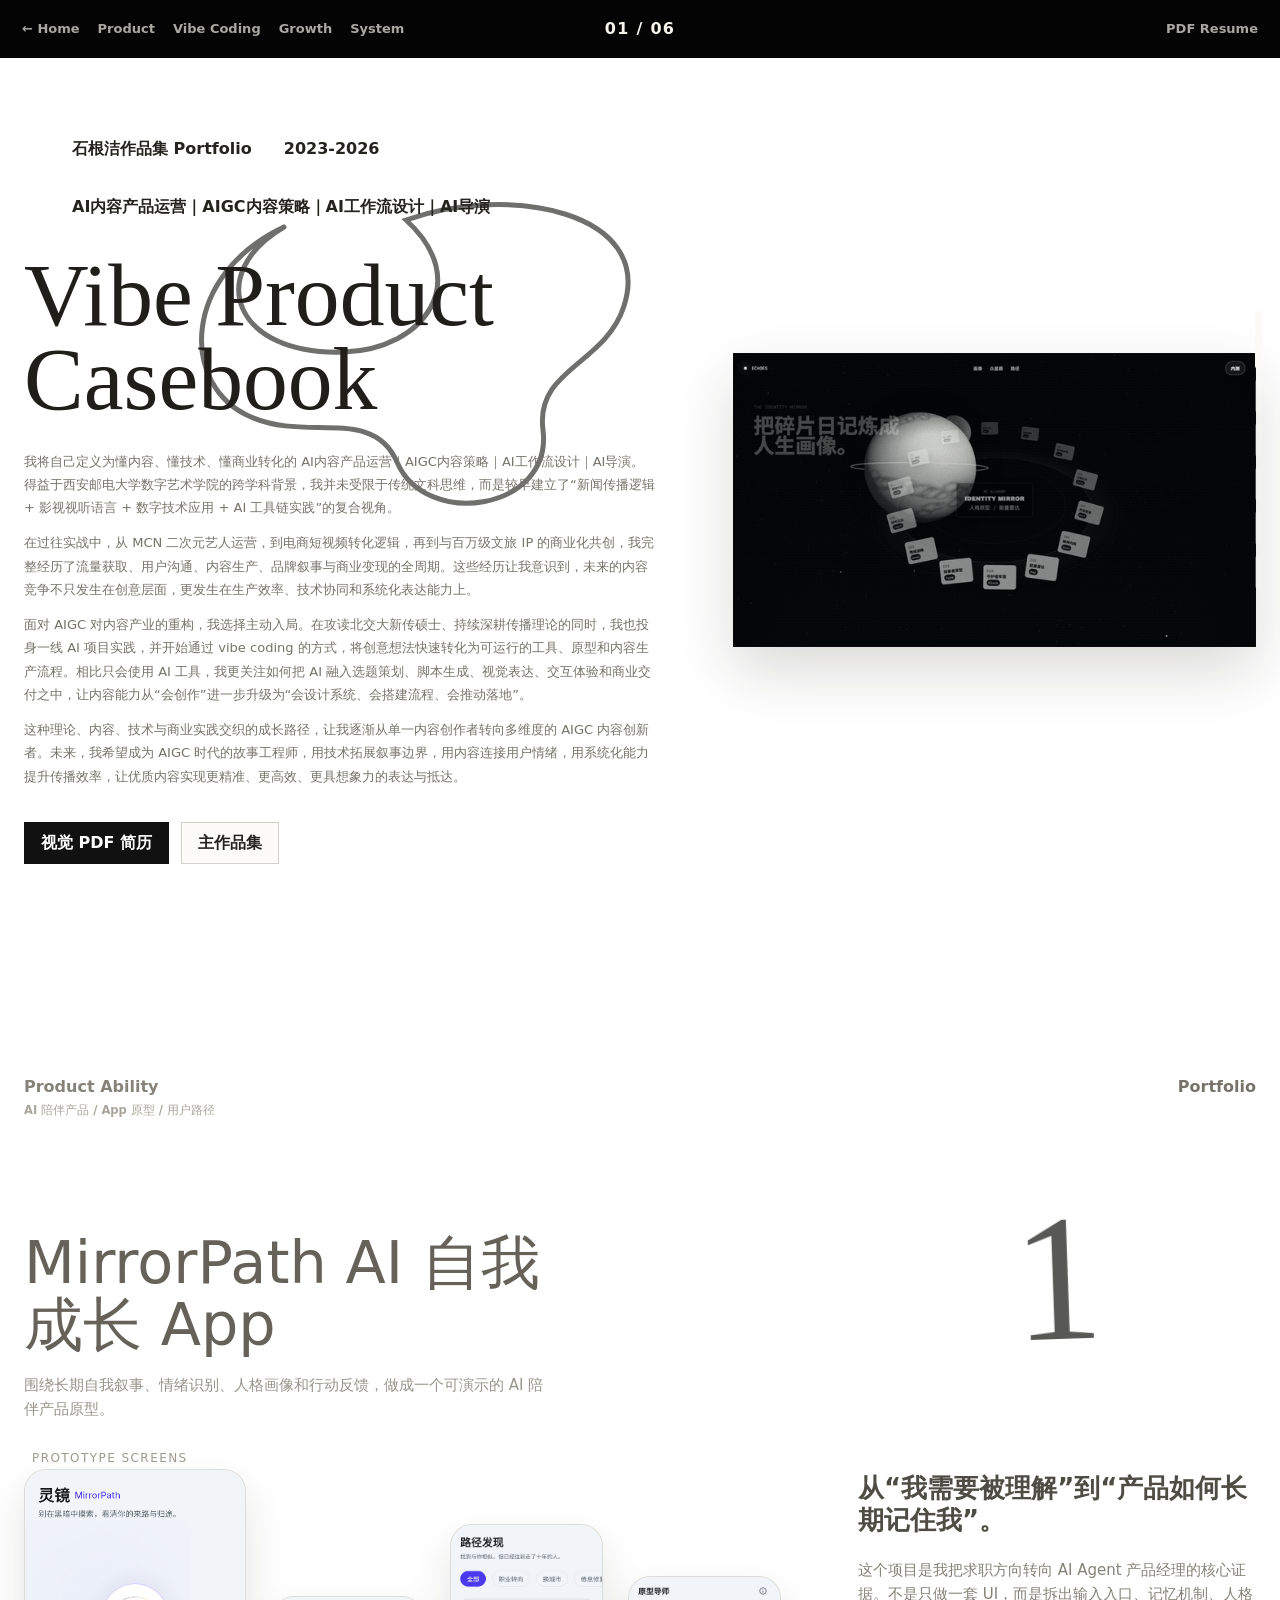
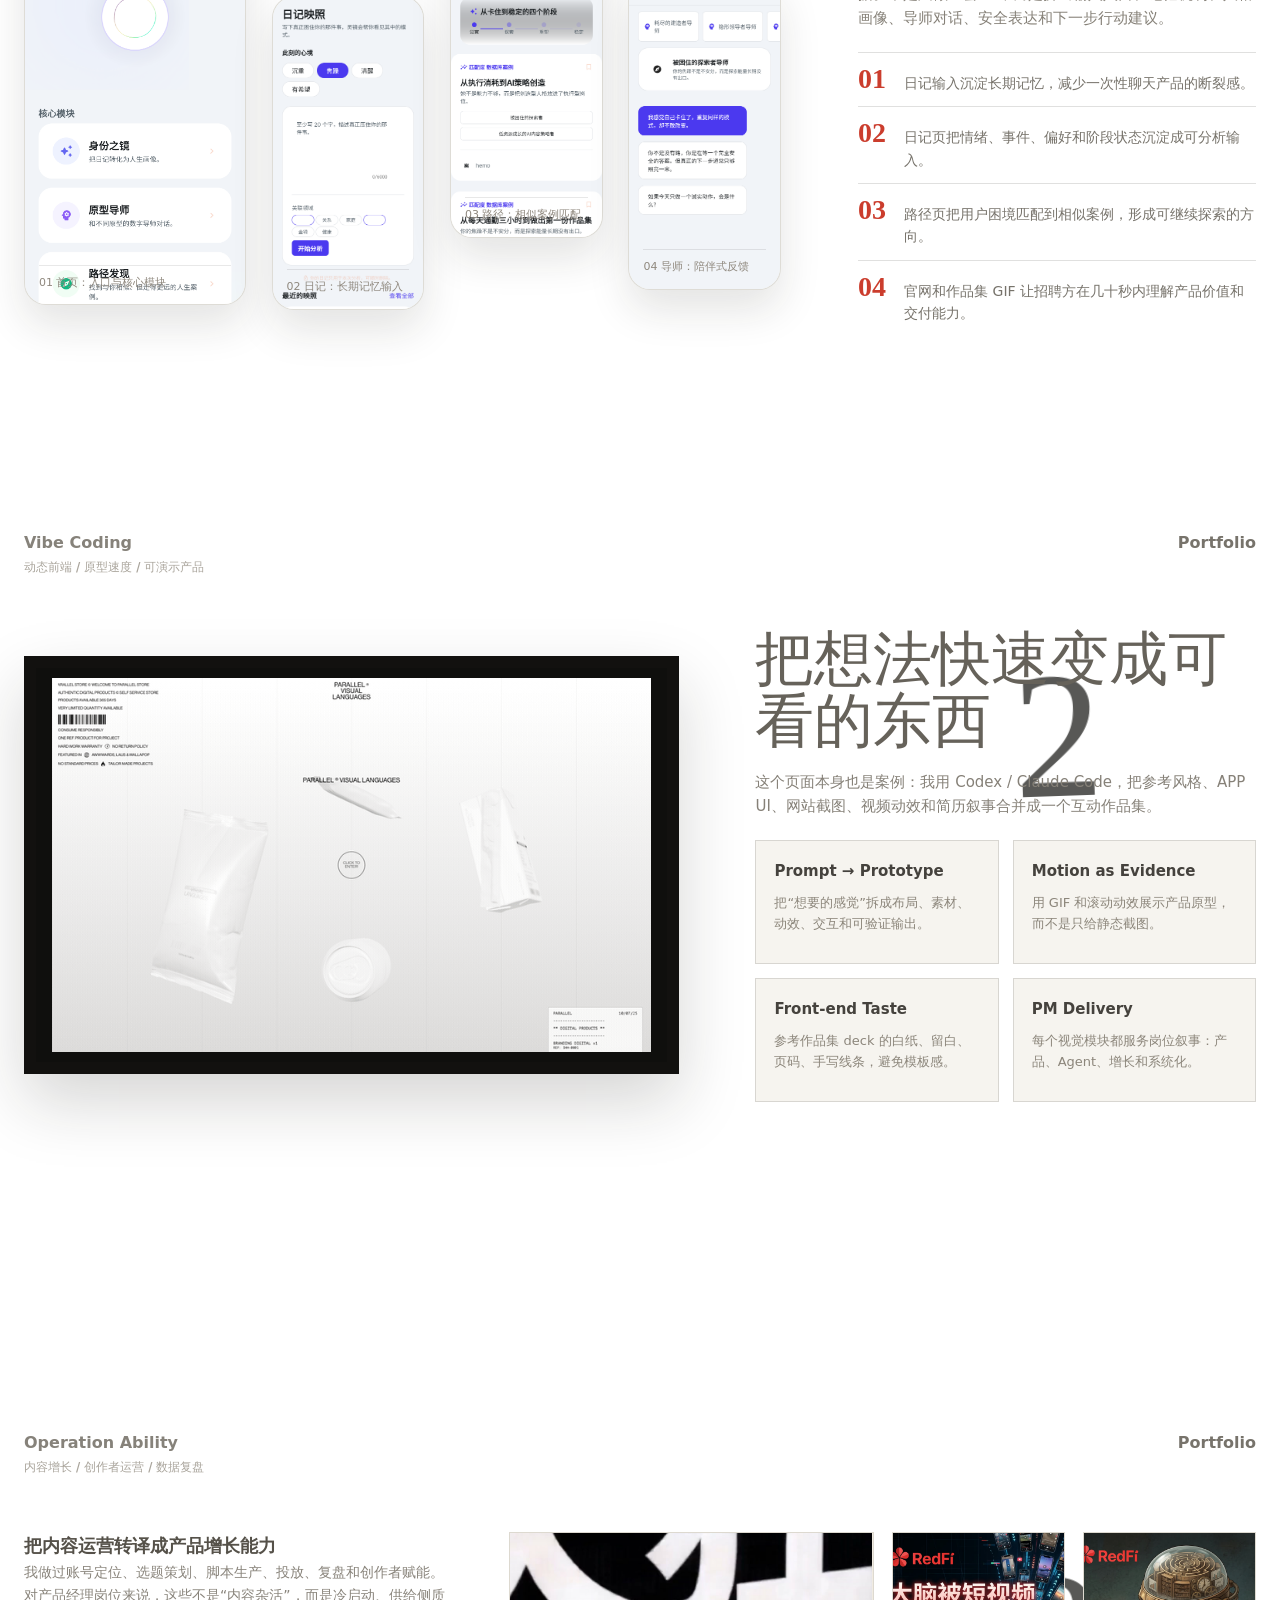
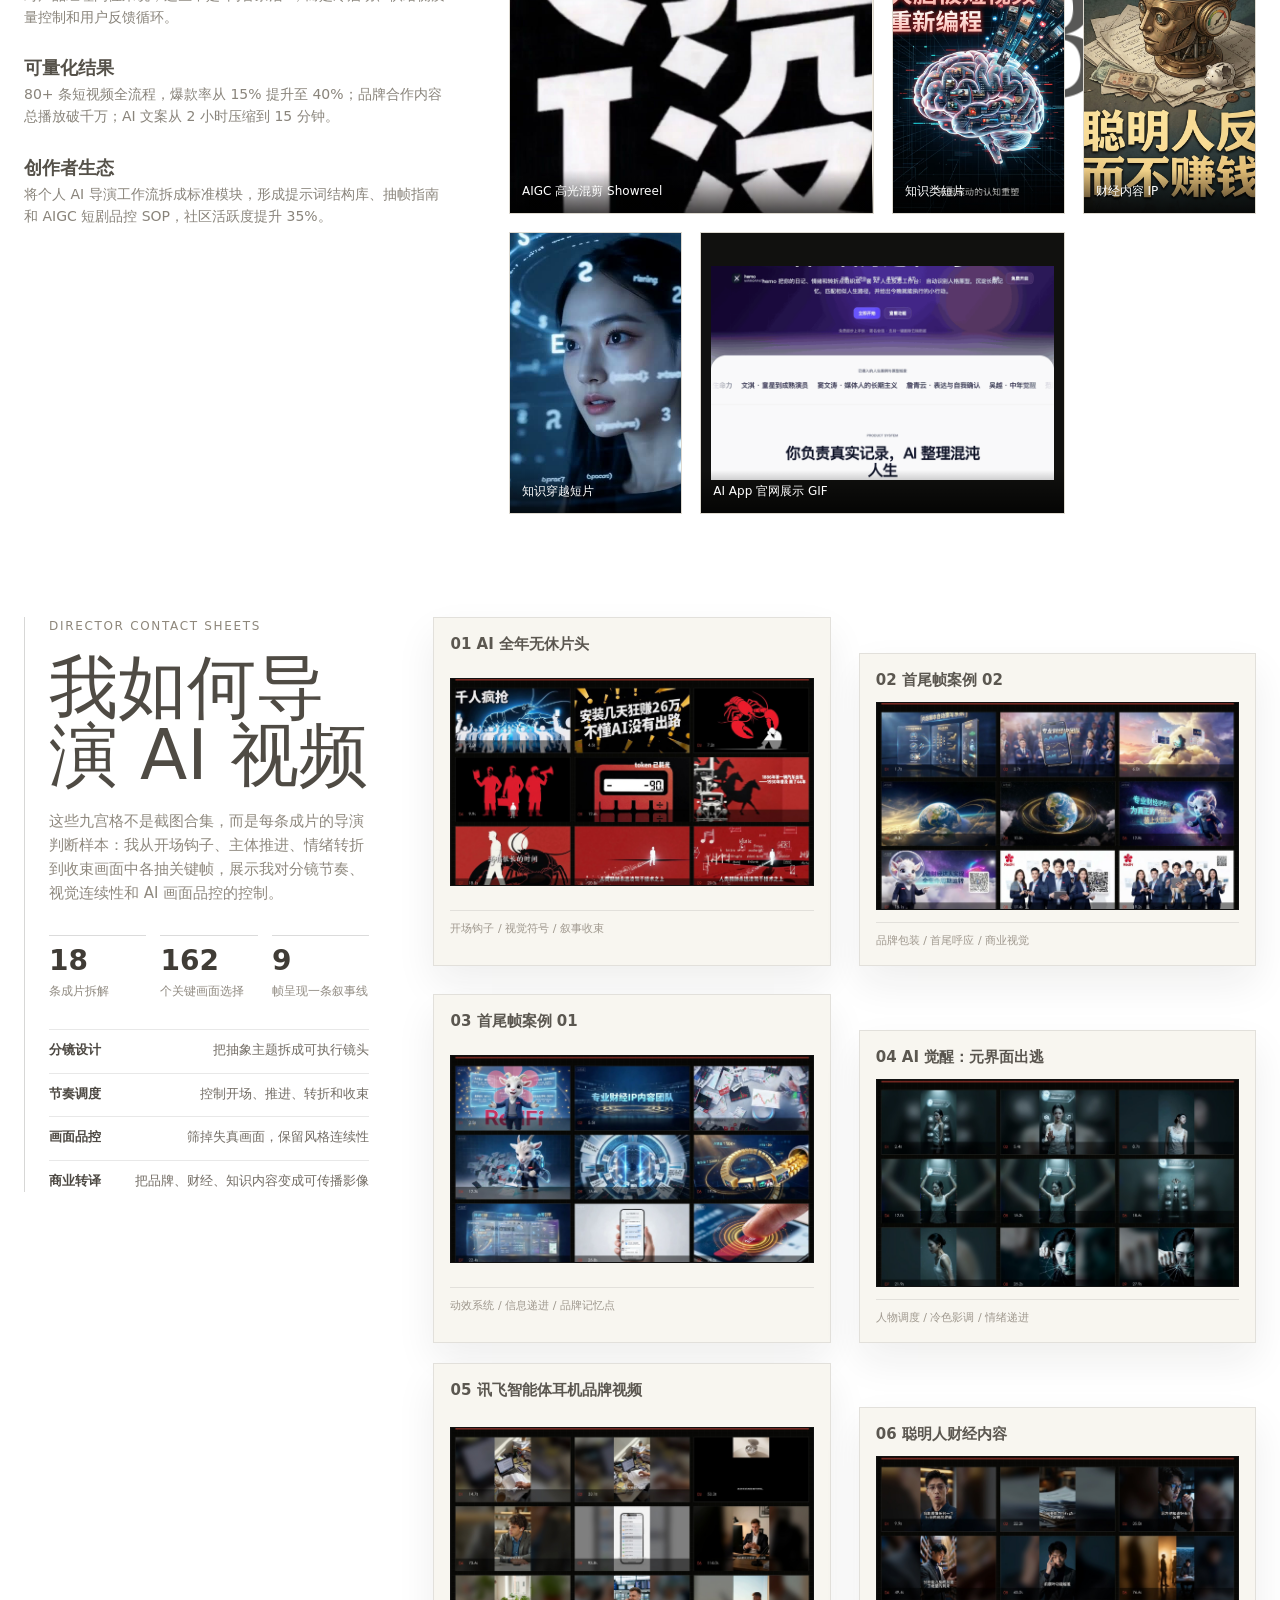
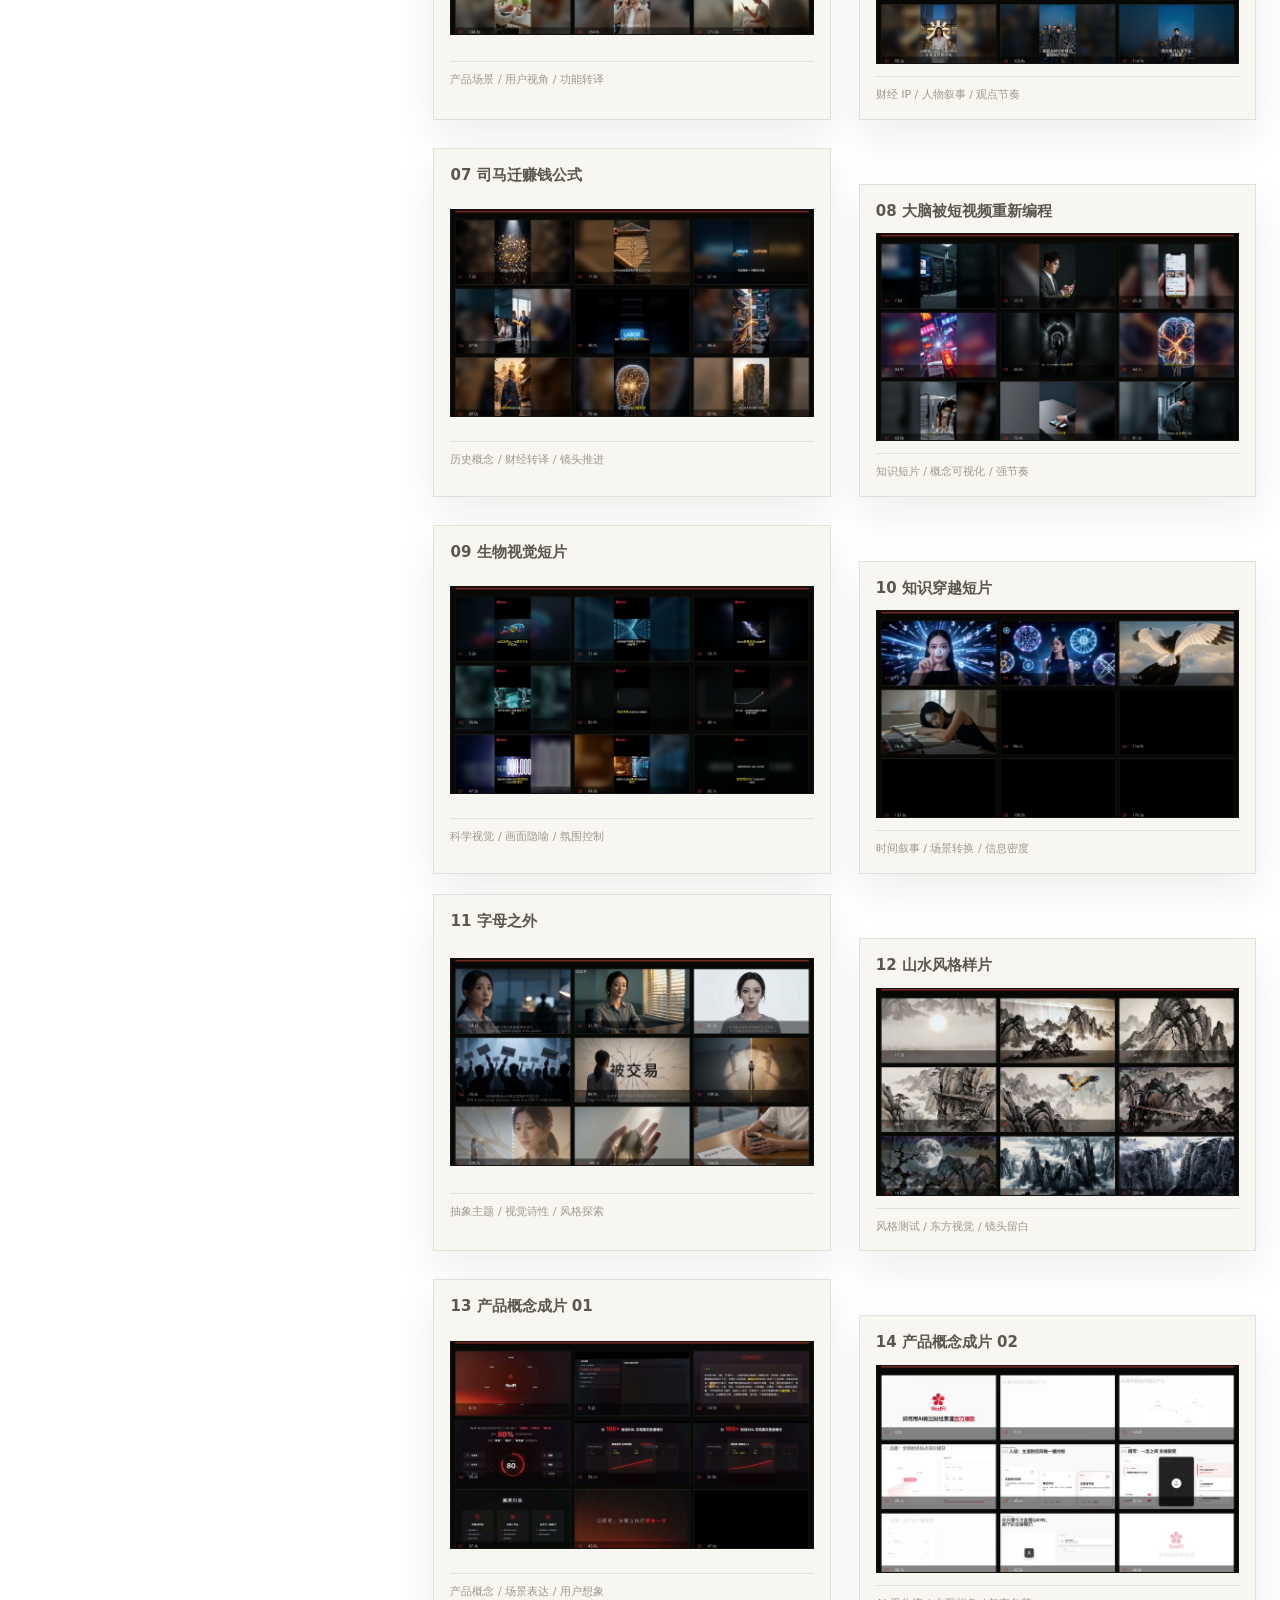
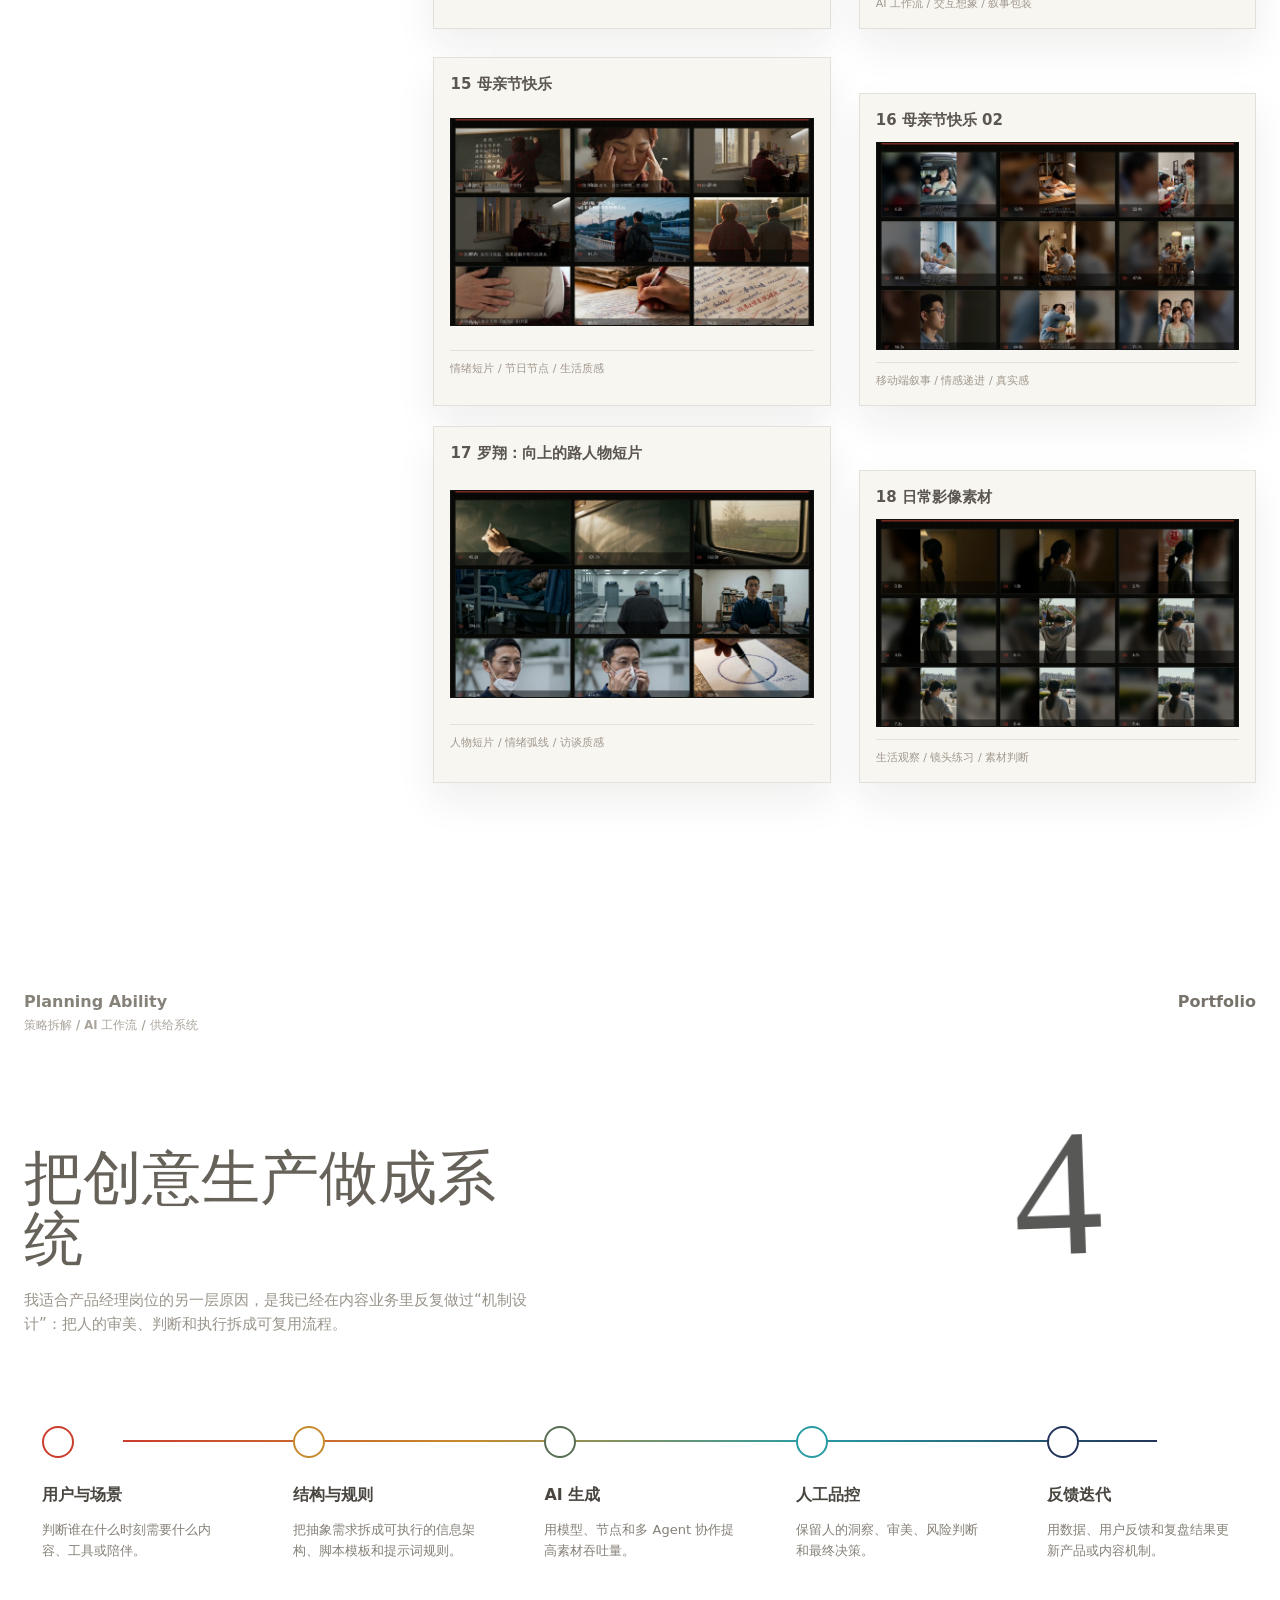
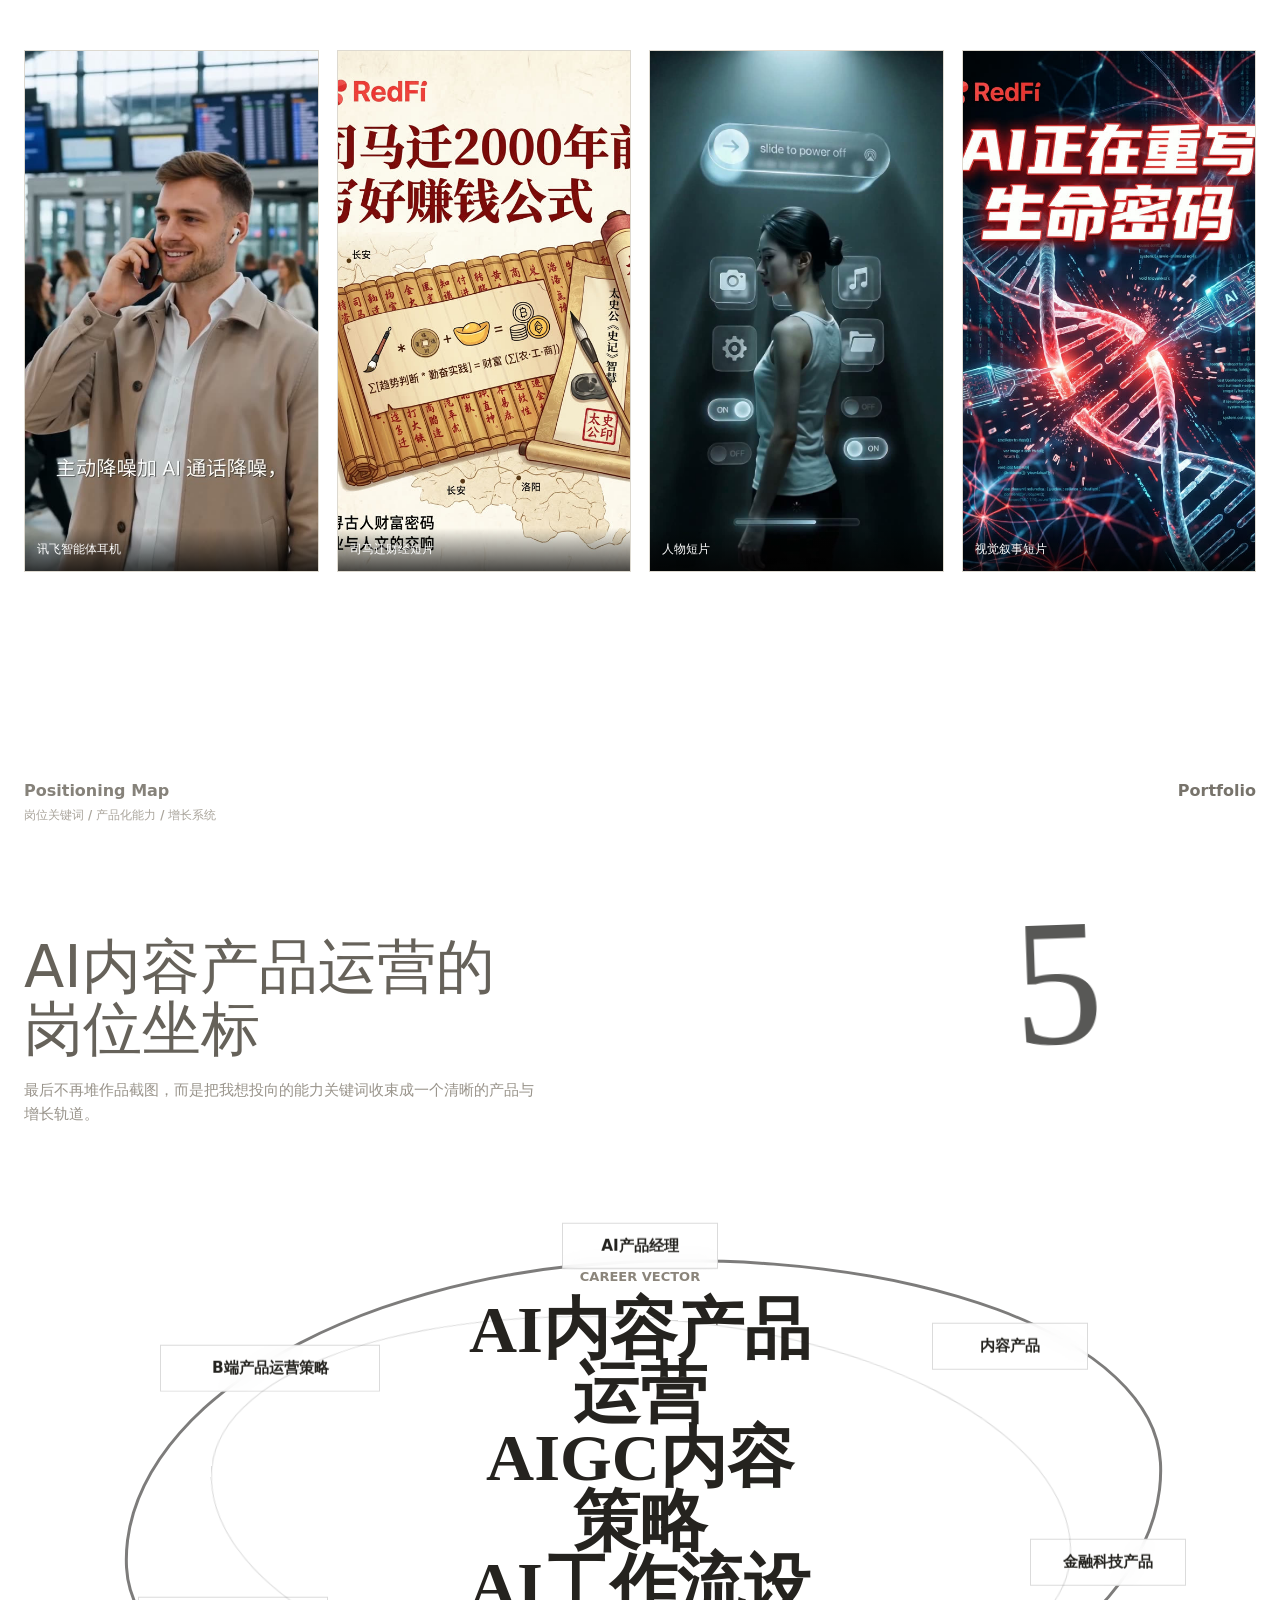
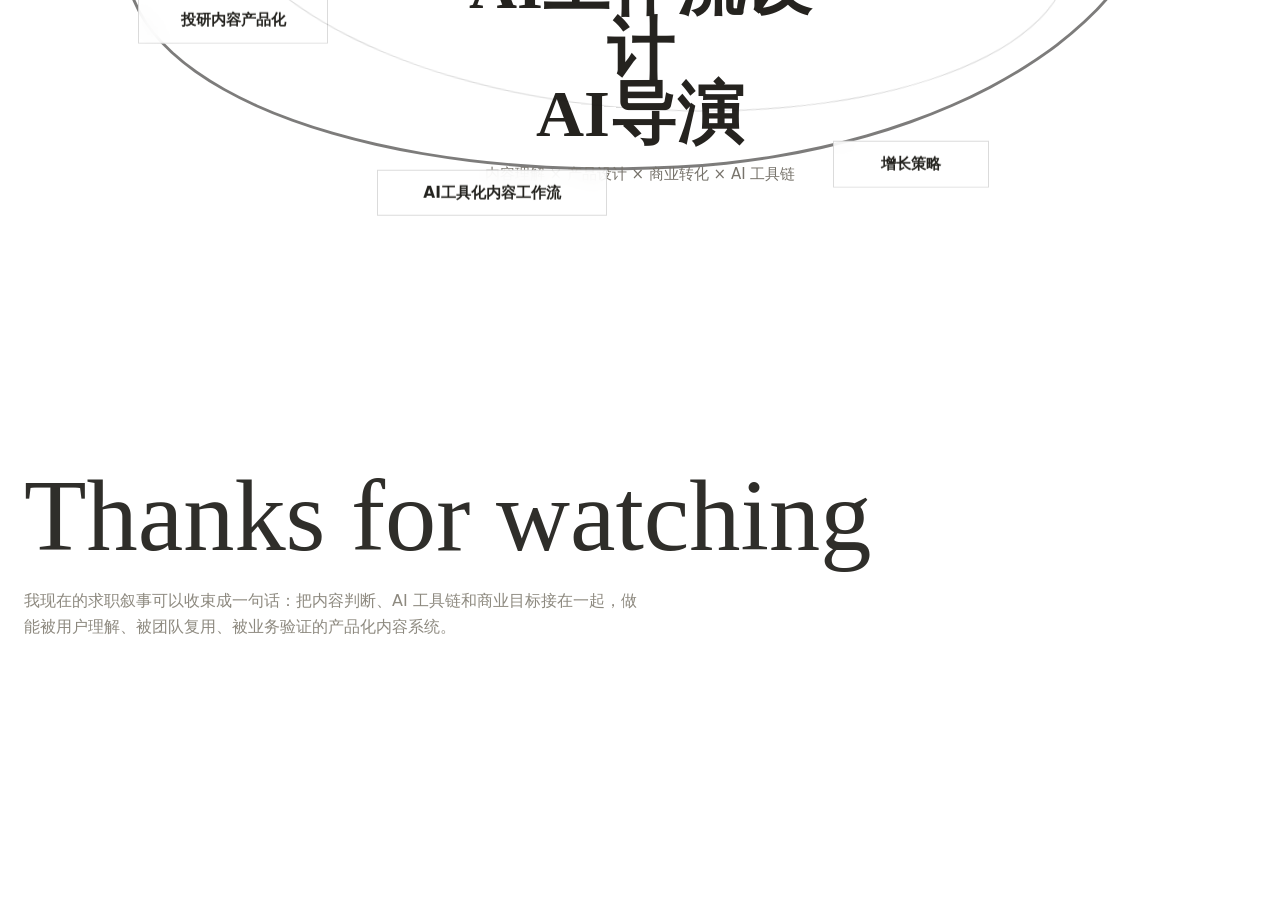
==== index.html @ d48fc0ad "Update portfolio positioning label" ====
<!doctype html>
<html lang="zh-CN">
  <head>
    <meta charset="UTF-8" />
    <meta name="viewport" content="width=device-width, initial-scale=1.0" />
    <meta
      name="description"
      content="石根洁 AI 产品经理、AI Agent、Vibe Coding 与 AIGC 内容增长作品集 Casebook。"
    />
    <title>石根洁 | AI Product Casebook</title>
    <style>
      :root {
        --paper: #ffffff;
        --paper-deep: #efebe4;
        --ink: #24231f;
        --muted: #8d897f;
        --quiet: #b5b0a6;
        --line: rgba(36, 35, 31, 0.14);
        --black: #070707;
        --red: #cb3d2d;
        --blue: #23345b;
        --green: #586f54;
        --cyan: #2a9ca3;
        --gold: #c78b2f;
        --max: 1380px;
        --mx: 0;
        --my: 0;
      }

      * {
        box-sizing: border-box;
      }

      html {
        scroll-behavior: smooth;
      }

      body {
        margin: 0;
        background: var(--black);
        color: var(--ink);
        font-family:
          ui-sans-serif, system-ui, -apple-system, BlinkMacSystemFont, "Segoe UI",
          "PingFang SC", "Microsoft YaHei", sans-serif;
        line-height: 1.6;
        overflow-x: hidden;
      }

      a {
        color: inherit;
        text-decoration: none;
      }

      img,
      video {
        display: block;
        max-width: 100%;
      }

      p,
      h1,
      h2,
      h3 {
        margin: 0;
      }

      .grain {
        background: var(--paper);
      }

      .sitebar {
        position: sticky;
        top: 0;
        z-index: 60;
        min-height: 58px;
        display: grid;
        grid-template-columns: 1fr auto 1fr;
        align-items: center;
        gap: 20px;
        padding: 0 max(22px, calc((100vw - var(--max)) / 2));
        background: rgba(5, 5, 5, 0.88);
        color: #f7f4ed;
        backdrop-filter: blur(18px);
      }

      .sitebar .left,
      .sitebar .right {
        display: flex;
        align-items: center;
        gap: 18px;
      }

      .sitebar .right {
        justify-content: flex-end;
      }

      .sitebar a {
        color: rgba(247, 244, 237, 0.68);
        font-size: 13px;
        font-weight: 680;
        white-space: nowrap;
      }

      .sitebar a:hover,
      .sitebar a.active {
        color: #fff;
      }

      .counter {
        font-size: 16px;
        font-weight: 820;
        letter-spacing: 0.08em;
      }

      .progress {
        position: fixed;
        left: 0;
        top: 58px;
        z-index: 70;
        width: 100%;
        height: 2px;
        background: rgba(255, 255, 255, 0.12);
      }

      .progress span {
        display: block;
        width: 0;
        height: 100%;
        background: #f7f4ed;
      }

      .side-index {
        position: fixed;
        right: 18px;
        top: 50%;
        z-index: 50;
        display: grid;
        gap: 10px;
        transform: translateY(-50%);
      }

      .side-index a {
        width: 7px;
        height: 34px;
        border-radius: 999px;
        background: rgba(251, 250, 246, 0.28);
        transition:
          height 180ms ease,
          background 180ms ease;
      }

      .side-index a.active {
        height: 58px;
        background: #fbfaf6;
      }

      .page {
        position: relative;
        min-height: 100svh;
        padding: clamp(54px, 8vw, 104px) 0;
        overflow: clip;
        border-bottom: 1px solid rgba(255, 255, 255, 0.08);
      }

      .page-inner {
        position: relative;
        width: min(var(--max), calc(100% - 48px));
        margin: 0 auto;
      }

      .page-head {
        position: relative;
        z-index: 3;
        display: flex;
        align-items: flex-start;
        justify-content: space-between;
        gap: 24px;
        color: #86827a;
        font-size: clamp(16px, 1.25vw, 22px);
        font-weight: 780;
      }

      .page-head small {
        display: block;
        margin-top: 2px;
        color: #aaa59c;
        font-size: 0.72em;
        font-weight: 560;
      }

      .portfolio-mark {
        color: #77736b;
      }

      .scribble {
        font-family: "Bradley Hand", "Marker Felt", "Comic Sans MS", cursive;
        font-weight: 300;
        letter-spacing: 0;
      }

      .page-number {
        position: absolute;
        top: clamp(80px, 9vw, 140px);
        right: clamp(54px, 12vw, 180px);
        z-index: 0;
        color: rgba(24, 23, 21, 0.72);
        font-size: clamp(88px, 14vw, 210px);
        line-height: 1;
        pointer-events: none;
        transform: translate3d(calc(var(--mx) * -10px), calc(var(--my) * 8px), 0) rotate(-2deg);
      }

      .cover {
        padding-top: clamp(44px, 6vw, 74px);
      }

      .cover-grid {
        min-height: calc(100svh - 164px);
        display: grid;
        grid-template-columns: minmax(0, 0.92fr) minmax(360px, 0.76fr);
        gap: clamp(36px, 6vw, 92px);
        align-items: center;
      }

      .cover-copy {
        position: relative;
        min-width: 0;
        min-height: 520px;
        display: grid;
        align-content: center;
      }

      .cover-loop {
        position: absolute;
        inset: 26px auto auto 132px;
        width: min(560px, 70vw);
        height: 390px;
        pointer-events: none;
      }

      .cover-loop path {
        fill: none;
        stroke: rgba(24, 23, 21, 0.62);
        stroke-width: 5;
        stroke-linecap: round;
        stroke-dasharray: 1680;
        stroke-dashoffset: 1680;
        animation: draw 2400ms ease forwards 240ms;
      }

      @keyframes draw {
        to {
          stroke-dashoffset: 0;
        }
      }

      .cover-kicker {
        position: relative;
        z-index: 1;
        display: flex;
        flex-wrap: wrap;
        gap: 32px;
        margin: 0 0 34px 48px;
        color: #24231f;
        font-weight: 860;
      }

      .cover-copy h1 {
        position: relative;
        z-index: 1;
        max-width: 760px;
        color: #1f1e1b;
        font-size: clamp(42px, 7vw, 96px);
        line-height: 0.94;
      }

      .cover-copy h1 span {
        display: block;
      }

      .cover-statement {
        position: relative;
        z-index: 1;
        max-width: 720px;
        margin-top: 28px;
        color: #77736b;
        font-size: clamp(13px, 1.02vw, 16px);
        line-height: 1.78;
        overflow-wrap: anywhere;
      }

      .cover-statement p {
        margin: 0;
      }

      .cover-statement p + p {
        margin-top: 12px;
      }

      .cover-actions {
        position: relative;
        z-index: 1;
        display: flex;
        flex-wrap: wrap;
        gap: 12px;
        margin-top: 34px;
      }

      .button {
        display: inline-flex;
        min-height: 42px;
        align-items: center;
        justify-content: center;
        padding: 0 16px;
        border: 1px solid rgba(36, 35, 31, 0.2);
        background: rgba(251, 250, 246, 0.72);
        color: #24231f;
        font-weight: 780;
        transition:
          transform 180ms ease,
          border-color 180ms ease,
          background 180ms ease;
      }

      .button:hover {
        transform: translateY(-2px);
        border-color: rgba(36, 35, 31, 0.42);
        background: #fff;
      }

      .button.dark {
        background: #111;
        color: #fff;
        border-color: #111;
      }

      .collage {
        position: relative;
        min-height: clamp(360px, 44vw, 620px);
        display: grid;
        align-items: center;
      }

      .cover-gif-shell {
        position: relative;
        width: min(720px, 100%);
        aspect-ratio: 16 / 9;
        margin-left: auto;
        overflow: hidden;
        border: 1px solid rgba(36, 35, 31, 0.18);
        background: #060606;
        box-shadow: 0 24px 54px rgba(32, 29, 24, 0.16);
        transform: translate3d(calc(var(--mx) * 12px), calc(var(--my) * 8px), 0);
        transition: transform 180ms ease;
      }

      .cover-gif-shell img {
        width: 100%;
        height: 100%;
        object-fit: cover;
      }

      .float {
        position: absolute;
        border: 1px solid rgba(36, 35, 31, 0.1);
        background: #f0ebe2;
        box-shadow: 0 22px 46px rgba(32, 29, 24, 0.13);
        transition: transform 180ms ease;
      }

      .float img,
      .float video {
        width: 100%;
        height: 100%;
        object-fit: cover;
      }

      .float-a {
        top: 14px;
        right: 4%;
        width: min(500px, 64vw);
        aspect-ratio: 16 / 10;
        transform: translate3d(calc(var(--mx) * 18px), calc(var(--my) * 16px), 0) rotate(2deg);
      }

      .full-gif {
        object-fit: contain !important;
        background: #11110f;
      }

      .float-a .full-gif,
      .demo-frame .full-gif,
      .work-card .full-gif {
        padding: 10px;
      }

      .float-b {
        left: 0;
        top: 250px;
        width: min(270px, 40vw);
        aspect-ratio: 9 / 16;
        transform: translate3d(calc(var(--mx) * -14px), calc(var(--my) * 10px), 0) rotate(-4deg);
      }

      .float-c {
        right: 10%;
        bottom: 34px;
        width: min(250px, 42vw);
        aspect-ratio: 9 / 16;
        transform: translate3d(calc(var(--mx) * 10px), calc(var(--my) * -12px), 0) rotate(5deg);
      }

      .section-title {
        position: relative;
        z-index: 2;
        max-width: 520px;
        margin-top: clamp(52px, 9vw, 112px);
      }

      .section-title h2 {
        color: #66625a;
        font-size: clamp(36px, 4.6vw, 64px);
        line-height: 1.05;
        font-weight: 520;
      }

      .section-title p {
        margin-top: 18px;
        color: #99948b;
        font-size: 15px;
      }

      .product-layout {
        position: relative;
        z-index: 2;
        display: grid;
        grid-template-columns: minmax(640px, 1.18fr) minmax(330px, 0.62fr);
        gap: clamp(42px, 6vw, 92px);
        align-items: center;
        margin-top: 52px;
      }

      .phone-row {
        position: relative;
        display: grid;
        grid-template-columns: minmax(210px, 0.9fr) repeat(3, minmax(130px, 0.62fr));
        gap: clamp(16px, 2vw, 28px);
        align-items: center;
      }

      .phone-row::before {
        content: "Prototype Screens";
        position: absolute;
        left: 8px;
        top: -32px;
        color: #a19a91;
        font-size: 12px;
        letter-spacing: 0.12em;
        text-transform: uppercase;
      }

      .phone-shot {
        position: relative;
        overflow: hidden;
        border-radius: 22px;
        border: 1px solid rgba(36, 35, 31, 0.12);
        background: #f8f6f0;
        box-shadow: 0 20px 42px rgba(34, 30, 24, 0.12);
      }

      .phone-shot::after {
        content: attr(data-label);
        position: absolute;
        left: 14px;
        right: 14px;
        bottom: 14px;
        border-top: 1px solid rgba(36, 35, 31, 0.1);
        padding-top: 10px;
        color: #8f887e;
        font-size: 11px;
        line-height: 1.35;
        pointer-events: none;
      }

      .phone-shot img {
        display: block;
        width: 100%;
        aspect-ratio: 9 / 18.6;
        object-fit: cover;
        object-position: top center;
        transition: transform 800ms ease;
      }

      .phone-shot.featured {
        transform: translateY(-12px);
      }

      .phone-shot.featured img {
        aspect-ratio: 9 / 17.8;
      }

      .phone-shot:nth-child(2) {
        transform: translateY(54px);
      }

      .phone-shot:nth-child(3) {
        transform: translateY(-18px);
      }

      .phone-shot:nth-child(4) {
        transform: translateY(34px);
      }

      .phone-shot:hover img {
        transform: translateY(-18%);
      }

      .evidence {
        display: grid;
        gap: 22px;
      }

      .evidence h3 {
        color: #4f4b45;
        font-size: 26px;
        line-height: 1.2;
      }

      .evidence p {
        color: #868178;
        font-size: 15px;
      }

      .proof-list {
        display: grid;
        gap: 12px;
        color: #77736b;
        font-size: 14px;
      }

      .proof-list div {
        display: grid;
        grid-template-columns: 34px 1fr;
        gap: 12px;
        align-items: baseline;
        border-top: 1px solid var(--line);
        padding-top: 12px;
      }

      .proof-list strong {
        color: var(--red);
        font-family: "Bradley Hand", "Marker Felt", "Comic Sans MS", cursive;
        font-size: 28px;
        line-height: 1;
      }

      .motion-grid {
        position: relative;
        z-index: 2;
        display: grid;
        grid-template-columns: minmax(420px, 1.02fr) minmax(360px, 0.78fr);
        gap: clamp(36px, 6vw, 88px);
        align-items: center;
        margin-top: 52px;
      }

      .demo-frame {
        position: relative;
        overflow: hidden;
        border: 12px solid #12110f;
        background: #12110f;
        box-shadow: 0 28px 62px rgba(28, 25, 21, 0.18);
      }

      .demo-frame img {
        width: 100%;
        aspect-ratio: 16 / 10;
        object-fit: cover;
        filter: saturate(1.04) contrast(1.02);
      }

      .scanline {
        position: absolute;
        inset: 0;
        pointer-events: none;
        opacity: 0.28;
        background: linear-gradient(180deg, transparent, rgba(255, 255, 255, 0.32), transparent);
        transform: translateY(-100%);
        animation: scan 4.2s ease-in-out infinite;
      }

      @keyframes scan {
        60%,
        100% {
          transform: translateY(100%);
        }
      }

      .code-notes {
        display: grid;
        grid-template-columns: repeat(2, minmax(0, 1fr));
        gap: 14px;
      }

      .note-card {
        min-height: 124px;
        padding: 18px;
        border: 1px solid var(--line);
        background: rgba(239, 235, 227, 0.56);
      }

      .note-card strong {
        display: block;
        margin-bottom: 10px;
        color: #45423d;
        font-size: 15px;
      }

      .note-card p {
        color: #8c867b;
        font-size: 13px;
      }

      .gallery-layout {
        position: relative;
        z-index: 2;
        display: grid;
        grid-template-columns: minmax(340px, 0.62fr) minmax(560px, 1.1fr);
        gap: clamp(32px, 5vw, 82px);
        align-items: start;
        margin-top: 56px;
      }

      .copy-block {
        display: grid;
        gap: 26px;
        color: #89847b;
      }

      .copy-block h3 {
        color: #555149;
        font-size: 18px;
      }

      .copy-block p {
        font-size: 14px;
      }

      .poster-grid {
        display: grid;
        grid-template-columns: repeat(4, minmax(0, 1fr));
        gap: 18px;
      }

      .highlight-gallery {
        position: relative;
        z-index: 2;
        display: grid;
        grid-template-columns: repeat(2, minmax(0, 1fr));
        gap: 18px;
        margin-top: 44px;
      }

      .highlight-card {
        display: block;
        overflow: hidden;
        border: 1px solid rgba(36, 35, 31, 0.12);
        background: #050505;
        transition:
          transform 180ms ease,
          box-shadow 180ms ease;
      }

      .highlight-card:hover {
        transform: translateY(-2px);
        box-shadow: 0 18px 34px rgba(34, 30, 24, 0.16);
      }

      .highlight-card img {
        display: block;
        width: 100%;
        height: auto;
      }

      .director-showcase {
        position: relative;
        z-index: 2;
        display: grid;
        grid-template-columns: minmax(300px, 0.42fr) minmax(680px, 1fr);
        gap: clamp(34px, 5vw, 78px);
        align-items: start;
        margin-top: clamp(58px, 8vw, 112px);
        scroll-margin-top: 96px;
      }

      .director-intro {
        position: sticky;
        top: 92px;
        padding-left: 24px;
        border-left: 1px solid rgba(36, 35, 31, 0.18);
      }

      .director-kicker {
        color: #8e877b;
        font-size: 12px;
        letter-spacing: 0.14em;
        text-transform: uppercase;
      }

      .director-intro h2 {
        margin-top: 18px;
        color: #4f4b44;
        font-size: clamp(38px, 5.4vw, 76px);
        font-weight: 520;
        line-height: 0.98;
      }

      .director-intro p {
        margin-top: 20px;
        color: #8f897f;
        font-size: 15px;
      }

      .director-metrics {
        display: grid;
        grid-template-columns: repeat(3, minmax(0, 1fr));
        gap: 14px;
        margin-top: 30px;
      }

      .director-metric {
        border-top: 1px solid rgba(36, 35, 31, 0.16);
        padding-top: 11px;
      }

      .director-metric strong {
        display: block;
        color: #403c36;
        font-size: 28px;
        line-height: 1;
      }

      .director-metric span {
        display: block;
        margin-top: 8px;
        color: #918b82;
        font-size: 12px;
        line-height: 1.45;
      }

      .director-abilities {
        display: grid;
        gap: 12px;
        margin-top: 28px;
        color: #726c64;
        font-size: 13px;
      }

      .director-abilities div {
        display: flex;
        justify-content: space-between;
        gap: 18px;
        border-top: 1px solid rgba(36, 35, 31, 0.1);
        padding-top: 10px;
      }

      .director-abilities strong {
        color: #4d4943;
        white-space: nowrap;
      }

      .director-gallery {
        grid-template-columns: repeat(2, minmax(0, 1fr));
        gap: 28px;
        margin-top: 0;
      }

      .director-gallery .highlight-card {
        display: grid;
        gap: 12px;
        overflow: hidden;
        padding: 16px;
        border: 1px solid rgba(36, 35, 31, 0.1);
        background: #f8f6f0;
        color: #5d5850;
        box-shadow: 0 18px 38px rgba(34, 30, 24, 0.07);
      }

      .director-gallery .highlight-card::before {
        content: attr(data-no) "  " attr(data-title);
        color: #5b5750;
        font-size: 15px;
        font-weight: 620;
        line-height: 1.35;
      }

      .director-gallery .highlight-card::after {
        content: attr(data-meta);
        border-top: 1px solid rgba(36, 35, 31, 0.1);
        padding-top: 10px;
        color: #9f988e;
        font-size: 11px;
        line-height: 1.45;
      }

      .director-gallery .highlight-card img {
        aspect-ratio: 1478 / 846;
        height: auto;
        object-fit: cover;
        object-position: center 57%;
        border: 1px solid rgba(36, 35, 31, 0.1);
        background: #111;
      }

      .director-gallery .highlight-card:nth-child(2n) {
        margin-top: 36px;
      }

      .director-gallery .highlight-card:nth-child(6n + 5) {
        margin-top: -8px;
      }

      .work-card {
        position: relative;
        overflow: hidden;
        min-height: 280px;
        border: 1px solid rgba(36, 35, 31, 0.09);
        background: #f0ebe2;
        transform-style: preserve-3d;
        transition:
          transform 180ms ease,
          box-shadow 180ms ease;
      }

      .work-card video,
      .work-card img {
        width: 100%;
        height: 100%;
        min-height: 280px;
        object-fit: cover;
      }

      .work-card .caption {
        position: absolute;
        left: 0;
        right: 0;
        bottom: 0;
        padding: 12px;
        color: #fff;
        background: linear-gradient(180deg, transparent, rgba(0, 0, 0, 0.72));
        font-size: 12px;
        transform: translateY(0);
      }

      .work-card:hover {
        box-shadow: 0 18px 34px rgba(34, 30, 24, 0.16);
      }

      .wide-card {
        grid-column: span 2;
      }

      .system-map {
        position: relative;
        z-index: 2;
        margin-top: 60px;
      }

      .map-line {
        position: relative;
        display: grid;
        grid-template-columns: repeat(5, minmax(0, 1fr));
        gap: 24px;
      }

      .map-line::before {
        content: "";
        position: absolute;
        left: 8%;
        right: 8%;
        top: 44px;
        height: 2px;
        background: linear-gradient(90deg, var(--red), var(--gold), var(--cyan), var(--blue));
      }

      .map-node {
        position: relative;
        min-height: 210px;
        padding: 86px 18px 18px;
      }

      .map-node::before {
        content: "";
        position: absolute;
        top: 30px;
        left: 18px;
        width: 28px;
        height: 28px;
        border: 2px solid currentColor;
        border-radius: 50%;
        background: var(--paper);
      }

      .map-node:nth-child(1) {
        color: var(--red);
      }

      .map-node:nth-child(2) {
        color: var(--gold);
      }

      .map-node:nth-child(3) {
        color: var(--green);
      }

      .map-node:nth-child(4) {
        color: var(--cyan);
      }

      .map-node:nth-child(5) {
        color: var(--blue);
      }

      .map-node h3 {
        color: #494640;
        font-size: 16px;
      }

      .map-node p {
        margin-top: 12px;
        color: #858078;
        font-size: 13px;
      }

      .keyword-orbit {
        position: relative;
        z-index: 2;
        min-height: clamp(520px, 58vw, 720px);
        margin-top: 48px;
      }

      .keyword-orbit::before,
      .keyword-orbit::after {
        content: "";
        position: absolute;
        pointer-events: none;
      }

      .keyword-orbit::before {
        left: 8%;
        top: 12%;
        width: 84%;
        height: 70%;
        border: 3px solid rgba(24, 23, 21, 0.56);
        border-radius: 49% 51% 48% 52% / 55% 45% 55% 45%;
        transform: rotate(-3deg);
      }

      .keyword-orbit::after {
        left: 15%;
        top: 20%;
        width: 70%;
        height: 54%;
        border: 1px solid rgba(24, 23, 21, 0.16);
        border-radius: 52% 48% 51% 49% / 48% 52% 48% 52%;
        transform: rotate(5deg);
      }

      .orbit-core {
        position: absolute;
        left: 50%;
        top: 49%;
        width: min(420px, 70vw);
        padding: 30px 34px;
        color: #25231f;
        text-align: center;
        transform: translate(-50%, -50%);
      }

      .orbit-core span {
        display: block;
        color: #8b857b;
        font-size: 13px;
        font-weight: 760;
      }

      .orbit-core strong {
        display: block;
        margin-top: 10px;
        font-size: clamp(34px, 5.2vw, 74px);
        line-height: 0.96;
        font-weight: 900;
      }

      .orbit-core p {
        margin-top: 16px;
        color: #77736b;
        font-size: 15px;
      }

      .orbit-keywords {
        position: absolute;
        inset: 0;
        margin: 0;
        padding: 0;
        list-style: none;
      }

      .orbit-keywords li {
        position: absolute;
        min-width: 156px;
        padding: 10px 16px;
        border: 1px solid rgba(36, 35, 31, 0.16);
        background: rgba(255, 255, 255, 0.86);
        color: #24231f;
        font-size: clamp(14px, 1.2vw, 18px);
        font-weight: 820;
        text-align: center;
        backdrop-filter: blur(10px);
        transform: translate(-50%, -50%);
        transition:
          transform 180ms ease,
          border-color 180ms ease,
          background 180ms ease;
      }

      .orbit-keywords li:hover {
        border-color: rgba(36, 35, 31, 0.38);
        background: #fff;
        transform: translate(-50%, -50%) scale(1.03);
      }

      .orbit-keywords li:nth-child(1) {
        left: 50%;
        top: 10%;
      }

      .orbit-keywords li:nth-child(2) {
        left: 80%;
        top: 24%;
      }

      .orbit-keywords li:nth-child(3) {
        left: 88%;
        top: 54%;
      }

      .orbit-keywords li:nth-child(4) {
        left: 72%;
        top: 82%;
      }

      .orbit-keywords li:nth-child(5) {
        left: 38%;
        top: 86%;
        min-width: 230px;
      }

      .orbit-keywords li:nth-child(6) {
        left: 17%;
        top: 62%;
        min-width: 190px;
      }

      .orbit-keywords li:nth-child(7) {
        left: 20%;
        top: 27%;
        min-width: 220px;
      }

      .end-note {
        min-height: 58svh;
        display: grid;
        align-content: center;
        color: #8d897f;
      }

      .end-note h2 {
        color: #2f2e2a;
        font-size: clamp(42px, 8vw, 112px);
        line-height: 0.9;
      }

      .end-note p {
        max-width: 620px;
        margin-top: 26px;
        font-size: 16px;
      }

      .reveal {
        opacity: 0;
        transform: translateY(34px);
        transition:
          opacity 700ms ease,
          transform 700ms ease;
      }

      .reveal.in {
        opacity: 1;
        transform: translateY(0);
      }

      @media (max-width: 1020px) {
        .sitebar {
          grid-template-columns: 1fr auto;
        }

        .sitebar .right {
          display: none;
        }

        .cover-grid,
        .product-layout,
        .motion-grid,
        .gallery-layout,
        .split {
          grid-template-columns: 1fr;
        }

        .collage {
          min-height: auto;
        }

        .poster-grid {
          grid-template-columns: repeat(2, minmax(0, 1fr));
        }

        .map-line {
          grid-template-columns: 1fr;
        }

        .map-line::before {
          left: 31px;
          right: auto;
          top: 30px;
          bottom: 30px;
          width: 2px;
          height: auto;
        }

        .map-node {
          min-height: 0;
          padding: 18px 18px 18px 78px;
        }

        .map-node::before {
          top: 18px;
        }
      }

      @media (max-width: 720px) {
        .sitebar {
          min-height: 54px;
          padding: 0 16px;
        }

        .counter {
          position: absolute;
          left: 50%;
          right: auto;
          transform: translateX(-50%);
          justify-self: end;
          font-size: 13px;
        }

        .sitebar .left a:not(:first-child) {
          display: none;
        }

        .progress {
          top: 54px;
        }

        .side-index {
          display: none;
        }

        .page {
          padding: 44px 0;
        }

        .page-inner {
          width: min(100% - 28px, var(--max));
        }

        .cover-copy {
          width: 100%;
          min-width: 0;
          min-height: 420px;
        }

        .cover-loop {
          left: 24px;
          width: 90vw;
        }

        .cover-kicker {
          display: grid;
          grid-template-columns: 1fr 1fr;
          margin-left: 8px;
          gap: 10px 18px;
          font-size: 13px;
        }

        .cover-kicker span:first-child {
          grid-column: 1 / -1;
        }

        .cover-copy h1 {
          width: min(320px, 100%);
          max-width: 100%;
          font-size: 40px;
        }

        .cover-statement {
          width: min(320px, 100%);
          max-width: 100%;
          font-size: 13px;
          line-height: 1.7;
          word-break: normal;
        }

        .cover-statement p + p {
          margin-top: 10px;
        }

        .cover-actions {
          display: grid;
          grid-template-columns: 1fr;
        }

        .button {
          width: 100%;
        }

        .collage {
          min-height: auto;
        }

        .cover-gif-shell {
          width: 100%;
          margin: 0;
          transform: none;
        }

        .phone-row {
          grid-template-columns: repeat(2, minmax(0, 1fr));
        }

        .phone-shot,
        .phone-shot.featured,
        .phone-shot:nth-child(2),
        .phone-shot:nth-child(3),
        .phone-shot:nth-child(4) {
          transform: none;
        }

        .code-notes {
          grid-template-columns: 1fr;
        }

        .poster-grid {
          grid-template-columns: 1fr;
        }

        .highlight-gallery {
          grid-template-columns: 1fr;
        }

        .director-showcase {
          grid-template-columns: 1fr;
        }

        .director-intro {
          position: relative;
          top: auto;
          padding-left: 18px;
        }

        .director-gallery .highlight-card {
          margin-top: 0 !important;
        }

        .wide-card {
          grid-column: span 1;
        }

        .keyword-orbit {
          min-height: 760px;
          margin-top: 34px;
        }

        .keyword-orbit::before {
          left: 0;
          top: 10%;
          width: 100%;
          height: 58%;
        }

        .keyword-orbit::after {
          display: none;
        }

        .orbit-core {
          top: 37%;
          width: min(300px, 84vw);
          padding: 18px 10px;
        }

        .orbit-keywords li {
          min-width: 0 !important;
          width: min(260px, 78vw);
          font-size: 14px;
        }

        .orbit-keywords li:nth-child(1) {
          left: 50%;
          top: 4%;
        }

        .orbit-keywords li:nth-child(2) {
          left: 84%;
          top: 20%;
        }

        .orbit-keywords li:nth-child(3) {
          left: 82%;
          top: 50%;
        }

        .orbit-keywords li:nth-child(4) {
          left: 64%;
          top: 68%;
        }

        .orbit-keywords li:nth-child(5) {
          left: 50%;
          top: 86%;
        }

        .orbit-keywords li:nth-child(6) {
          left: 18%;
          top: 54%;
        }

        .orbit-keywords li:nth-child(7) {
          left: 22%;
          top: 20%;
        }
      }
    </style>
  </head>
  <body>
    <header class="sitebar">
      <nav class="left" aria-label="主导航">
        <a href="index.html">← Home</a>
        <a href="#product">Product</a>
        <a href="#vibe">Vibe Coding</a>
        <a href="#growth">Growth</a>
        <a href="#system">System</a>
      </nav>
      <div class="counter"><span id="currentPage">01</span> / 06</div>
      <nav class="right" aria-label="资源">
        <a href="assets/portfolio/shigenjie-ai-product-pm-resume.pdf">PDF Resume</a>
      </nav>
    </header>
    <div class="progress" aria-hidden="true"><span id="progressBar"></span></div>
    <nav class="side-index" aria-label="章节索引">
      <a class="active" href="#cover" aria-label="Cover"></a>
      <a href="#product" aria-label="Product"></a>
      <a href="#vibe" aria-label="Vibe coding"></a>
      <a href="#growth" aria-label="Growth"></a>
      <a href="#system" aria-label="System"></a>
      <a href="#creation" aria-label="Creation"></a>
    </nav>

    <main>
      <section class="page cover grain" id="cover" data-page="01">
        <div class="page-inner cover-grid">
          <div class="cover-copy reveal">
            <svg class="cover-loop" viewBox="0 0 560 390" aria-hidden="true">
              <path
                d="M128 65 C48 112 78 194 188 190 C269 187 317 119 250 58 C355 21 498 51 468 144 C449 203 379 207 387 268 C397 348 270 368 241 300 C217 244 151 280 95 255 C23 224 26 113 128 65 Z"
              />
            </svg>
            <div class="cover-kicker">
              <span>石根洁作品集 Portfolio</span>
              <span>2023-2026</span>
              <span>AI内容产品运营｜AIGC内容策略｜AI工作流设计｜AI导演</span>
            </div>
            <h1 class="scribble"><span>Vibe Product</span><span>Casebook</span></h1>
            <div class="cover-statement">
              <p>
                我将自己定义为懂内容、懂技术、懂商业转化的 AI内容产品运营｜AIGC内容策略｜AI工作流设计｜AI导演。得益于西安邮电大学数字艺术学院的跨学科背景，我并未受限于传统文科思维，而是较早建立了“新闻传播逻辑 + 影视视听语言 + 数字技术应用 + AI 工具链实践”的复合视角。
              </p>
              <p>
                在过往实战中，从 MCN 二次元艺人运营，到电商短视频转化逻辑，再到与百万级文旅 IP 的商业化共创，我完整经历了流量获取、用户沟通、内容生产、品牌叙事与商业变现的全周期。这些经历让我意识到，未来的内容竞争不只发生在创意层面，更发生在生产效率、技术协同和系统化表达能力上。
              </p>
              <p>
                面对 AIGC 对内容产业的重构，我选择主动入局。在攻读北交大新传硕士、持续深耕传播理论的同时，我也投身一线 AI 项目实践，并开始通过 vibe coding 的方式，将创意想法快速转化为可运行的工具、原型和内容生产流程。相比只会使用 AI 工具，我更关注如何把 AI 融入选题策划、脚本生成、视觉表达、交互体验和商业交付之中，让内容能力从“会创作”进一步升级为“会设计系统、会搭建流程、会推动落地”。
              </p>
              <p>
                这种理论、内容、技术与商业实践交织的成长路径，让我逐渐从单一内容创作者转向多维度的 AIGC 内容创新者。未来，我希望成为 AIGC 时代的故事工程师，用技术拓展叙事边界，用内容连接用户情绪，用系统化能力提升传播效率，让优质内容实现更精准、更高效、更具想象力的表达与抵达。
              </p>
            </div>
            <div class="cover-actions">
              <a class="button dark" href="assets/portfolio/shigenjie-ai-product-pm-resume.pdf">视觉 PDF 简历</a>
              <a class="button" href="index.html">主作品集</a>
            </div>
          </div>
          <div class="collage reveal">
            <div class="cover-gif-shell">
              <img src="assets/portfolio/echoes-showcase-web.gif" alt="Echoes AI 产品动态展示" />
            </div>
          </div>
        </div>
      </section>

      <section class="page grain" id="product" data-page="02">
        <div class="page-inner">
          <div class="page-head">
            <div>Product Ability <small>AI 陪伴产品 / App 原型 / 用户路径</small></div>
            <div class="portfolio-mark">Portfolio</div>
          </div>
          <div class="page-number scribble">1</div>
          <div class="section-title reveal">
            <h2>MirrorPath AI 自我成长 App</h2>
            <p>围绕长期自我叙事、情绪识别、人格画像和行动反馈，做成一个可演示的 AI 陪伴产品原型。</p>
          </div>
          <div class="product-layout">
            <div class="phone-row reveal">
              <div class="phone-shot featured" data-label="01 首页：入口与核心模块">
                <img src="assets/portfolio/mirrorpath-app-home.png" alt="MirrorPath 首页" />
              </div>
              <div class="phone-shot" data-label="02 日记：长期记忆输入">
                <img src="assets/portfolio/mirrorpath-app-diary-screen.png" alt="MirrorPath 日记映照" />
              </div>
              <div class="phone-shot" data-label="03 路径：相似案例匹配">
                <img src="assets/portfolio/mirrorpath-app-path.png" alt="MirrorPath 路径发现" />
              </div>
              <div class="phone-shot" data-label="04 导师：陪伴式反馈">
                <img src="assets/portfolio/mirrorpath-app-mentor.png" alt="MirrorPath 导师对话" />
              </div>
            </div>
            <div class="evidence reveal">
              <h3>从“我需要被理解”到“产品如何长期记住我”。</h3>
              <p>
                这个项目是我把求职方向转向 AI Agent 产品经理的核心证据。不是只做一套 UI，而是拆出输入入口、记忆机制、人格画像、导师对话、安全表达和下一步行动建议。
              </p>
              <div class="proof-list">
                <div><strong>01</strong><span>日记输入沉淀长期记忆，减少一次性聊天产品的断裂感。</span></div>
                <div><strong>02</strong><span>日记页把情绪、事件、偏好和阶段状态沉淀成可分析输入。</span></div>
                <div><strong>03</strong><span>路径页把用户困境匹配到相似案例，形成可继续探索的方向。</span></div>
                <div><strong>04</strong><span>官网和作品集 GIF 让招聘方在几十秒内理解产品价值和交付能力。</span></div>
              </div>
            </div>
          </div>
        </div>
      </section>

      <section class="page grain" id="vibe" data-page="03">
        <div class="page-inner">
          <div class="page-head">
            <div>Vibe Coding <small>动态前端 / 原型速度 / 可演示产品</small></div>
            <div class="portfolio-mark">Portfolio</div>
          </div>
          <div class="page-number scribble">2</div>
          <div class="motion-grid">
            <div class="demo-frame reveal">
              <img class="full-gif" src="assets/portfolio/vibe-coding-parallel-demo.gif" alt="Vibe Coding Parallel 动效" />
              <div class="scanline"></div>
            </div>
            <div class="evidence reveal">
              <div class="section-title" style="margin-top: 0">
                <h2>把想法快速变成可看的东西</h2>
                <p>这个页面本身也是案例：我用 Codex / Claude Code，把参考风格、APP UI、网站截图、视频动效和简历叙事合并成一个互动作品集。</p>
              </div>
              <div class="code-notes">
                <div class="note-card">
                  <strong>Prompt → Prototype</strong>
                  <p>把“想要的感觉”拆成布局、素材、动效、交互和可验证输出。</p>
                </div>
                <div class="note-card">
                  <strong>Motion as Evidence</strong>
                  <p>用 GIF 和滚动动效展示产品原型，而不是只给静态截图。</p>
                </div>
                <div class="note-card">
                  <strong>Front-end Taste</strong>
                  <p>参考作品集 deck 的白纸、留白、页码、手写线条，避免模板感。</p>
                </div>
                <div class="note-card">
                  <strong>PM Delivery</strong>
                  <p>每个视觉模块都服务岗位叙事：产品、Agent、增长和系统化。</p>
                </div>
              </div>
            </div>
          </div>
        </div>
      </section>

      <section class="page grain" id="growth" data-page="04">
        <div class="page-inner">
          <div class="page-head">
            <div>Operation Ability <small>内容增长 / 创作者运营 / 数据复盘</small></div>
            <div class="portfolio-mark">Portfolio</div>
          </div>
          <div class="page-number scribble">3</div>
          <div class="gallery-layout">
            <div class="copy-block reveal">
              <div>
                <h3>把内容运营转译成产品增长能力</h3>
                <p>
                  我做过账号定位、选题策划、脚本生产、投放、复盘和创作者赋能。对产品经理岗位来说，这些不是“内容杂活”，而是冷启动、供给侧质量控制和用户反馈循环。
                </p>
              </div>
              <div>
                <h3>可量化结果</h3>
                <p>80+ 条短视频全流程，爆款率从 15% 提升至 40%；品牌合作内容总播放破千万；AI 文案从 2 小时压缩到 15 分钟。</p>
              </div>
              <div>
                <h3>创作者生态</h3>
                <p>将个人 AI 导演工作流拆成标准模块，形成提示词结构库、抽帧指南和 AIGC 短剧品控 SOP，社区活跃度提升 35%。</p>
              </div>
            </div>
            <div class="poster-grid reveal">
              <article class="work-card wide-card">
                <video class="work-video" muted playsinline loop preload="metadata" poster="assets/portfolio/aigc-highlight-reel-poster.jpg">
                  <source src="assets/portfolio/aigc-highlight-reel.mp4" type="video/mp4" />
                </video>
                <div class="caption">AIGC 高光混剪 Showreel</div>
              </article>
              <article class="work-card">
                <video class="work-video" muted playsinline loop preload="metadata" poster="assets/portfolio/brain-poster.jpg">
                  <source src="assets/portfolio/brain-preview.mp4" type="video/mp4" />
                </video>
                <div class="caption">知识类短片</div>
              </article>
              <article class="work-card">
                <video class="work-video" muted playsinline loop preload="metadata" poster="assets/portfolio/smart-poster.jpg">
                  <source src="assets/portfolio/smart-preview.mp4" type="video/mp4" />
                </video>
                <div class="caption">财经内容 IP</div>
              </article>
              <article class="work-card">
                <video class="work-video" muted playsinline loop preload="metadata" poster="assets/portfolio/knowledge-poster.jpg">
                  <source src="assets/portfolio/knowledge-preview.mp4" type="video/mp4" />
                </video>
                <div class="caption">知识穿越短片</div>
              </article>
              <article class="work-card wide-card">
                <img class="full-gif" src="assets/portfolio/hemo-product-demo.gif" alt="AI 产品官网动效" />
                <div class="caption">AI App 官网展示 GIF</div>
              </article>
            </div>
          </div>
          <section class="director-showcase reveal" aria-labelledby="director-title">
            <div class="director-intro">
              <div class="director-kicker">Director Contact Sheets</div>
              <h2 id="director-title">我如何导演 AI 视频</h2>
              <p>
                这些九宫格不是截图合集，而是每条成片的导演判断样本：我从开场钩子、主体推进、情绪转折到收束画面中各抽关键帧，展示我对分镜节奏、视觉连续性和 AI 画面品控的控制。
              </p>
              <div class="director-metrics" aria-label="AI 视频导演能力数据">
                <div class="director-metric"><strong>18</strong><span>条成片拆解</span></div>
                <div class="director-metric"><strong>162</strong><span>个关键画面选择</span></div>
                <div class="director-metric"><strong>9</strong><span>帧呈现一条叙事线</span></div>
              </div>
              <div class="director-abilities">
                <div><strong>分镜设计</strong><span>把抽象主题拆成可执行镜头</span></div>
                <div><strong>节奏调度</strong><span>控制开场、推进、转折和收束</span></div>
                <div><strong>画面品控</strong><span>筛掉失真画面，保留风格连续性</span></div>
                <div><strong>商业转译</strong><span>把品牌、财经、知识内容变成可传播影像</span></div>
              </div>
            </div>
            <div class="highlight-gallery director-gallery" aria-label="AI 视频导演 contact sheet">
              <a class="highlight-card" href="assets/portfolio/highlight-sheets/01-ai-opening.jpg" data-no="01" data-title="AI 全年无休片头" data-meta="开场钩子 / 视觉符号 / 叙事收束" aria-label="查看 AI 全年无休片头导演九宫格">
                <img loading="lazy" src="assets/portfolio/highlight-sheets/01-ai-opening.jpg" alt="AI 全年无休片头 9 张导演关键帧" />
              </a>
              <a class="highlight-card" href="assets/portfolio/highlight-sheets/02-brand-frame-02.jpg" data-no="02" data-title="首尾帧案例 02" data-meta="品牌包装 / 首尾呼应 / 商业视觉" aria-label="查看首尾帧案例 02导演九宫格">
                <img loading="lazy" src="assets/portfolio/highlight-sheets/02-brand-frame-02.jpg" alt="首尾帧案例 02 9 张导演关键帧" />
              </a>
              <a class="highlight-card" href="assets/portfolio/highlight-sheets/03-brand-frame-01.jpg" data-no="03" data-title="首尾帧案例 01" data-meta="动效系统 / 信息递进 / 品牌记忆点" aria-label="查看首尾帧案例 01导演九宫格">
                <img loading="lazy" src="assets/portfolio/highlight-sheets/03-brand-frame-01.jpg" alt="首尾帧案例 01 9 张导演关键帧" />
              </a>
              <a class="highlight-card" href="assets/portfolio/highlight-sheets/04-ai-awakening.jpg" data-no="04" data-title="AI 觉醒：元界面出逃" data-meta="人物调度 / 冷色影调 / 情绪递进" aria-label="查看 AI 觉醒：元界面出逃导演九宫格">
                <img loading="lazy" src="assets/portfolio/highlight-sheets/04-ai-awakening.jpg" alt="AI 觉醒：元界面出逃 9 张导演关键帧" />
              </a>
              <a class="highlight-card" href="assets/portfolio/highlight-sheets/05-xunfei-earbuds.jpg" data-no="05" data-title="讯飞智能体耳机品牌视频" data-meta="产品场景 / 用户视角 / 功能转译" aria-label="查看讯飞智能体耳机品牌视频导演九宫格">
                <img loading="lazy" src="assets/portfolio/highlight-sheets/05-xunfei-earbuds.jpg" alt="讯飞智能体耳机品牌视频 9 张导演关键帧" />
              </a>
              <a class="highlight-card" href="assets/portfolio/highlight-sheets/06-smart-finance.jpg" data-no="06" data-title="聪明人财经内容" data-meta="财经 IP / 人物叙事 / 观点节奏" aria-label="查看聪明人财经内容导演九宫格">
                <img loading="lazy" src="assets/portfolio/highlight-sheets/06-smart-finance.jpg" alt="聪明人财经内容 9 张导演关键帧" />
              </a>
              <a class="highlight-card" href="assets/portfolio/highlight-sheets/07-simaqian-finance.jpg" data-no="07" data-title="司马迁赚钱公式" data-meta="历史概念 / 财经转译 / 镜头推进" aria-label="查看司马迁赚钱公式导演九宫格">
                <img loading="lazy" src="assets/portfolio/highlight-sheets/07-simaqian-finance.jpg" alt="司马迁赚钱公式 9 张导演关键帧" />
              </a>
              <a class="highlight-card" href="assets/portfolio/highlight-sheets/08-brain-short-video.jpg" data-no="08" data-title="大脑被短视频重新编程" data-meta="知识短片 / 概念可视化 / 强节奏" aria-label="查看大脑被短视频重新编程导演九宫格">
                <img loading="lazy" src="assets/portfolio/highlight-sheets/08-brain-short-video.jpg" alt="大脑被短视频重新编程 9 张导演关键帧" />
              </a>
              <a class="highlight-card" href="assets/portfolio/highlight-sheets/09-biology-visual.jpg" data-no="09" data-title="生物视觉短片" data-meta="科学视觉 / 画面隐喻 / 氛围控制" aria-label="查看生物视觉短片导演九宫格">
                <img loading="lazy" src="assets/portfolio/highlight-sheets/09-biology-visual.jpg" alt="生物视觉短片 9 张导演关键帧" />
              </a>
              <a class="highlight-card" href="assets/portfolio/highlight-sheets/10-knowledge-time-travel.jpg" data-no="10" data-title="知识穿越短片" data-meta="时间叙事 / 场景转换 / 信息密度" aria-label="查看知识穿越短片导演九宫格">
                <img loading="lazy" src="assets/portfolio/highlight-sheets/10-knowledge-time-travel.jpg" alt="知识穿越短片 9 张导演关键帧" />
              </a>
              <a class="highlight-card" href="assets/portfolio/highlight-sheets/11-beyond-letters.jpg" data-no="11" data-title="字母之外" data-meta="抽象主题 / 视觉诗性 / 风格探索" aria-label="查看字母之外导演九宫格">
                <img loading="lazy" src="assets/portfolio/highlight-sheets/11-beyond-letters.jpg" alt="字母之外 9 张导演关键帧" />
              </a>
              <a class="highlight-card" href="assets/portfolio/highlight-sheets/12-ink-style-test.jpg" data-no="12" data-title="山水风格样片" data-meta="风格测试 / 东方视觉 / 镜头留白" aria-label="查看山水风格样片导演九宫格">
                <img loading="lazy" src="assets/portfolio/highlight-sheets/12-ink-style-test.jpg" alt="山水风格样片 9 张导演关键帧" />
              </a>
              <a class="highlight-card" href="assets/portfolio/highlight-sheets/13-product-concept-01.jpg" data-no="13" data-title="产品概念成片 01" data-meta="产品概念 / 场景表达 / 用户想象" aria-label="查看产品概念成片 01导演九宫格">
                <img loading="lazy" src="assets/portfolio/highlight-sheets/13-product-concept-01.jpg" alt="产品概念成片 01 9 张导演关键帧" />
              </a>
              <a class="highlight-card" href="assets/portfolio/highlight-sheets/14-product-concept-02.jpg" data-no="14" data-title="产品概念成片 02" data-meta="AI 工作流 / 交互想象 / 叙事包装" aria-label="查看产品概念成片 02导演九宫格">
                <img loading="lazy" src="assets/portfolio/highlight-sheets/14-product-concept-02.jpg" alt="产品概念成片 02 9 张导演关键帧" />
              </a>
              <a class="highlight-card" href="assets/portfolio/highlight-sheets/15-mothers-day.jpg" data-no="15" data-title="母亲节快乐" data-meta="情绪短片 / 节日节点 / 生活质感" aria-label="查看母亲节快乐导演九宫格">
                <img loading="lazy" src="assets/portfolio/highlight-sheets/15-mothers-day.jpg" alt="母亲节快乐 9 张导演关键帧" />
              </a>
              <a class="highlight-card" href="assets/portfolio/highlight-sheets/16-mothers-day-02.jpg" data-no="16" data-title="母亲节快乐 02" data-meta="移动端叙事 / 情感递进 / 真实感" aria-label="查看母亲节快乐 02导演九宫格">
                <img loading="lazy" src="assets/portfolio/highlight-sheets/16-mothers-day-02.jpg" alt="母亲节快乐 02 9 张导演关键帧" />
              </a>
              <a class="highlight-card" href="assets/portfolio/highlight-sheets/17-luoxiang-portrait.jpg" data-no="17" data-title="罗翔：向上的路人物短片" data-meta="人物短片 / 情绪弧线 / 访谈质感" aria-label="查看罗翔：向上的路人物短片导演九宫格">
                <img loading="lazy" src="assets/portfolio/highlight-sheets/17-luoxiang-portrait.jpg" alt="罗翔：向上的路人物短片 9 张导演关键帧" />
              </a>
              <a class="highlight-card" href="assets/portfolio/highlight-sheets/18-daily-footage.jpg" data-no="18" data-title="日常影像素材" data-meta="生活观察 / 镜头练习 / 素材判断" aria-label="查看日常影像素材导演九宫格">
                <img loading="lazy" src="assets/portfolio/highlight-sheets/18-daily-footage.jpg" alt="日常影像素材 9 张导演关键帧" />
              </a>
            </div>
          </section>
        </div>
      </section>

      <section class="page grain" id="system" data-page="05">
        <div class="page-inner">
          <div class="page-head">
            <div>Planning Ability <small>策略拆解 / AI 工作流 / 供给系统</small></div>
            <div class="portfolio-mark">Portfolio</div>
          </div>
          <div class="page-number scribble">4</div>
          <div class="section-title reveal">
            <h2>把创意生产做成系统</h2>
            <p>我适合产品经理岗位的另一层原因，是我已经在内容业务里反复做过“机制设计”：把人的审美、判断和执行拆成可复用流程。</p>
          </div>
          <div class="system-map reveal">
            <div class="map-line">
              <div class="map-node">
                <h3>用户与场景</h3>
                <p>判断谁在什么时刻需要什么内容、工具或陪伴。</p>
              </div>
              <div class="map-node">
                <h3>结构与规则</h3>
                <p>把抽象需求拆成可执行的信息架构、脚本模板和提示词规则。</p>
              </div>
              <div class="map-node">
                <h3>AI 生成</h3>
                <p>用模型、节点和多 Agent 协作提高素材吞吐量。</p>
              </div>
              <div class="map-node">
                <h3>人工品控</h3>
                <p>保留人的洞察、审美、风险判断和最终决策。</p>
              </div>
              <div class="map-node">
                <h3>反馈迭代</h3>
                <p>用数据、用户反馈和复盘结果更新产品或内容机制。</p>
              </div>
            </div>
          </div>
          <div class="poster-grid reveal" style="margin-top: 44px">
            <article class="work-card">
              <video class="work-video" muted playsinline loop preload="metadata" poster="assets/portfolio/xunfei-poster.jpg">
                <source src="assets/portfolio/xunfei-preview.mp4" type="video/mp4" />
              </video>
              <div class="caption">讯飞智能体耳机</div>
            </article>
            <article class="work-card">
              <video class="work-video" muted playsinline loop preload="metadata" poster="assets/portfolio/simaqian-poster.jpg">
                <source src="assets/portfolio/simaqian-preview.mp4" type="video/mp4" />
              </video>
              <div class="caption">司马迁财经短片</div>
            </article>
            <article class="work-card">
              <video class="work-video" muted playsinline loop preload="metadata" poster="assets/portfolio/flova-poster.jpg">
                <source src="assets/portfolio/flova-preview.mp4" type="video/mp4" />
              </video>
              <div class="caption">人物短片</div>
            </article>
            <article class="work-card">
              <video class="work-video" muted playsinline loop preload="metadata" poster="assets/portfolio/letters-poster.jpg">
                <source src="assets/portfolio/letters-preview.mp4" type="video/mp4" />
              </video>
              <div class="caption">视觉叙事短片</div>
            </article>
          </div>
        </div>
      </section>

      <section class="page grain" id="creation" data-page="06">
        <div class="page-inner">
          <div class="page-head">
            <div>Positioning Map <small>岗位关键词 / 产品化能力 / 增长系统</small></div>
            <div class="portfolio-mark">Portfolio</div>
          </div>
          <div class="page-number scribble">5</div>
          <div class="section-title reveal">
            <h2>AI内容产品运营的岗位坐标</h2>
            <p>最后不再堆作品截图，而是把我想投向的能力关键词收束成一个清晰的产品与增长轨道。</p>
          </div>
          <div class="keyword-orbit reveal" aria-label="求职关键词轨道">
            <div class="orbit-core">
              <span>CAREER VECTOR</span>
              <strong class="scribble">AI内容产品运营<br />AIGC内容策略<br />AI工作流设计<br />AI导演</strong>
              <p>内容理解 × 产品设计 × 商业转化 × AI 工具链</p>
            </div>
            <ul class="orbit-keywords">
              <li>AI产品经理</li>
              <li>内容产品</li>
              <li>金融科技产品</li>
              <li>增长策略</li>
              <li>AI工具化内容工作流</li>
              <li>投研内容产品化</li>
              <li>B端产品运营策略</li>
            </ul>
          </div>
          <div class="end-note reveal">
            <h2 class="scribble">Thanks for watching</h2>
            <p>
              我现在的求职叙事可以收束成一句话：把内容判断、AI 工具链和商业目标接在一起，做能被用户理解、被团队复用、被业务验证的产品化内容系统。
            </p>
          </div>
        </div>
      </section>
    </main>

    <script>
      const root = document.documentElement;
      const pages = [...document.querySelectorAll(".page")];
      const dots = [...document.querySelectorAll(".side-index a")];
      const navLinks = [...document.querySelectorAll(".sitebar a[href^='#']")];
      const currentPage = document.getElementById("currentPage");
      const progressBar = document.getElementById("progressBar");

      document.addEventListener("pointermove", (event) => {
        const x = event.clientX / window.innerWidth - 0.5;
        const y = event.clientY / window.innerHeight - 0.5;
        root.style.setProperty("--mx", x.toFixed(3));
        root.style.setProperty("--my", y.toFixed(3));
      });

      const revealObserver = new IntersectionObserver(
        (entries) => {
          entries.forEach((entry) => {
            if (entry.isIntersecting) {
              entry.target.classList.add("in");
              revealObserver.unobserve(entry.target);
            }
          });
        },
        { threshold: 0.16 },
      );
      document.querySelectorAll(".reveal").forEach((el) => revealObserver.observe(el));

      const pageObserver = new IntersectionObserver(
        (entries) => {
          const visible = entries
            .filter((entry) => entry.isIntersecting)
            .sort((a, b) => b.intersectionRatio - a.intersectionRatio)[0];
          if (!visible) return;
          const page = visible.target.dataset.page;
          currentPage.textContent = page;
          dots.forEach((dot) => dot.classList.toggle("active", dot.getAttribute("href") === `#${visible.target.id}`));
          navLinks.forEach((link) =>
            link.classList.toggle("active", link.getAttribute("href") === `#${visible.target.id}`),
          );
        },
        { threshold: [0.28, 0.45, 0.62] },
      );
      pages.forEach((page) => pageObserver.observe(page));

      const updateProgress = () => {
        const max = document.documentElement.scrollHeight - window.innerHeight;
        const value = max > 0 ? window.scrollY / max : 0;
        progressBar.style.width = `${Math.min(1, Math.max(0, value)) * 100}%`;
      };
      document.addEventListener("scroll", updateProgress, { passive: true });
      updateProgress();

      document.querySelectorAll(".work-video").forEach((video) => {
        video.addEventListener("pointerenter", () => video.play().catch(() => {}));
        video.addEventListener("pointerleave", () => {
          video.pause();
          video.currentTime = 0;
        });
      });

      document.querySelectorAll(".work-card, .note-card, .phone-shot").forEach((card) => {
        card.addEventListener("pointermove", (event) => {
          const rect = card.getBoundingClientRect();
          const x = (event.clientX - rect.left) / rect.width - 0.5;
          const y = (event.clientY - rect.top) / rect.height - 0.5;
          card.style.transform = `perspective(900px) rotateX(${(-y * 4).toFixed(2)}deg) rotateY(${(x * 5).toFixed(2)}deg) translateY(-2px)`;
        });
        card.addEventListener("pointerleave", () => {
          card.style.transform = "";
        });
      });
    </script>
  </body>
</html>
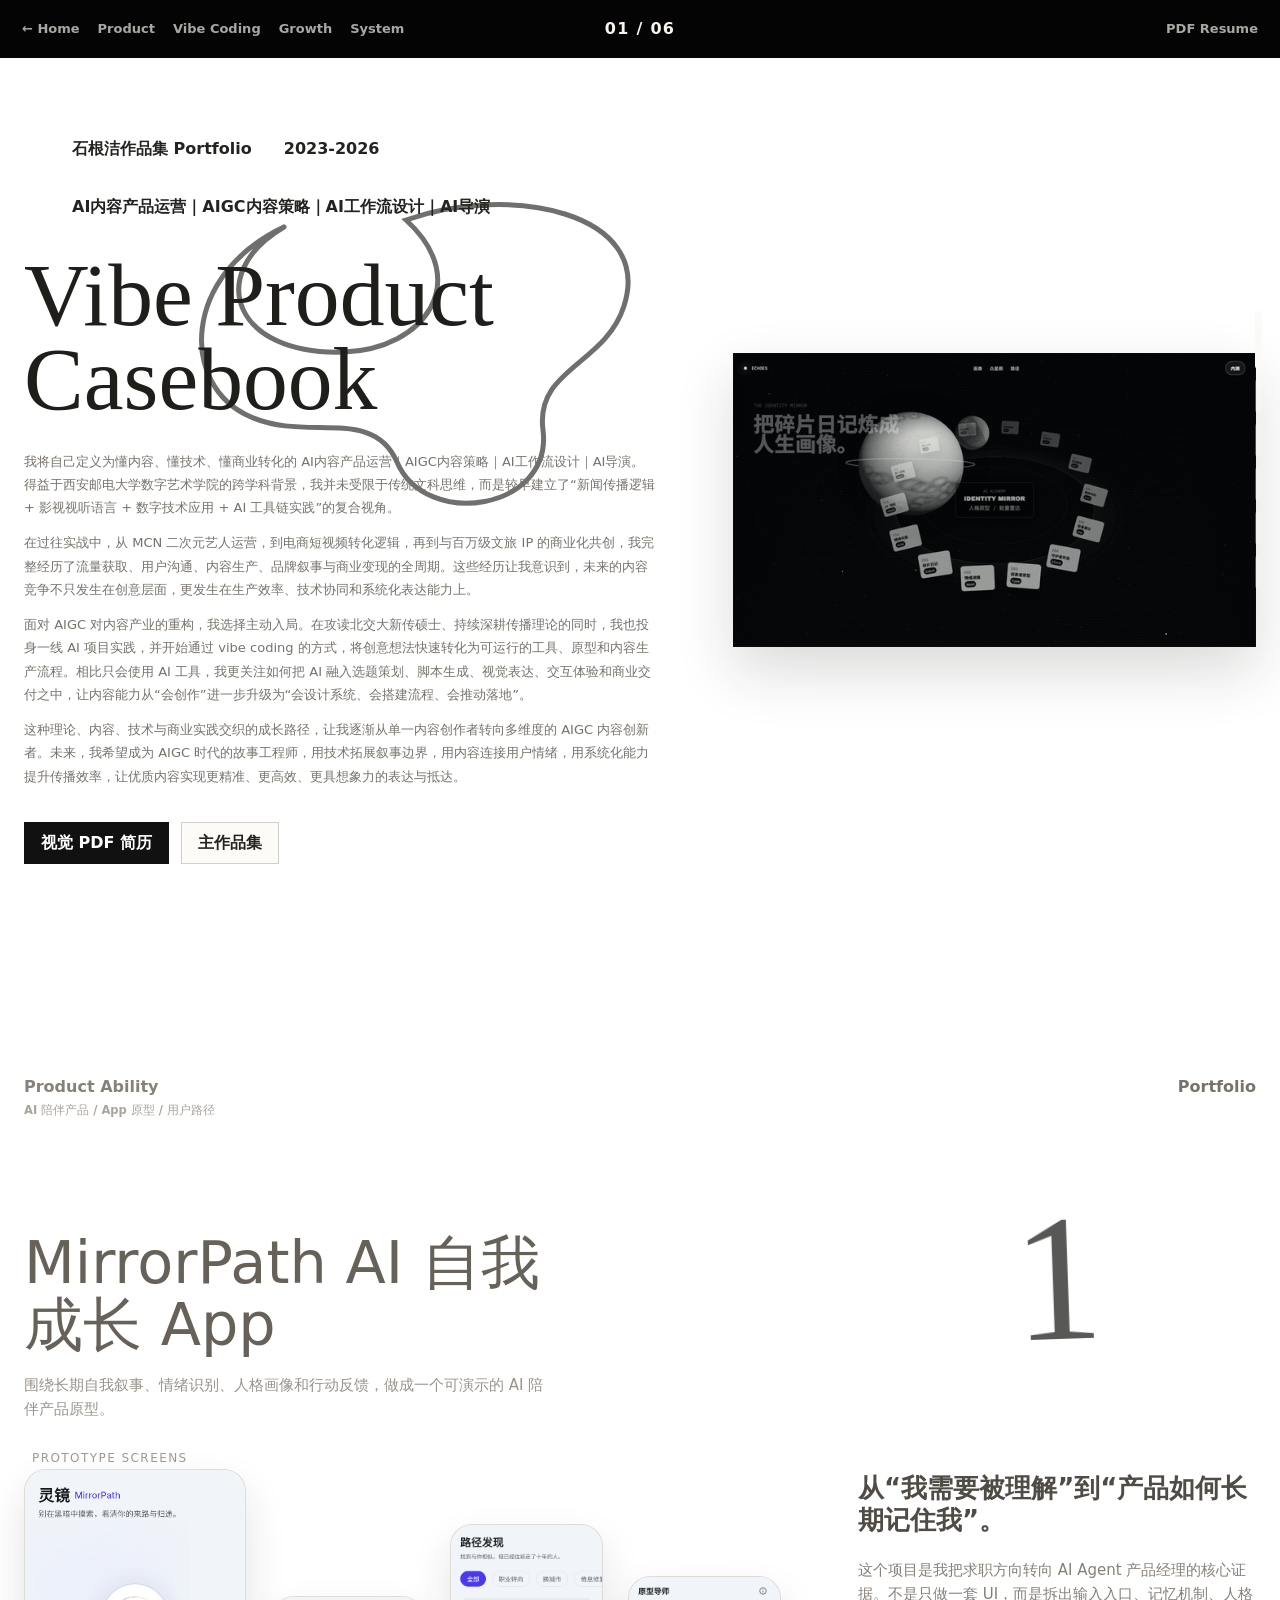
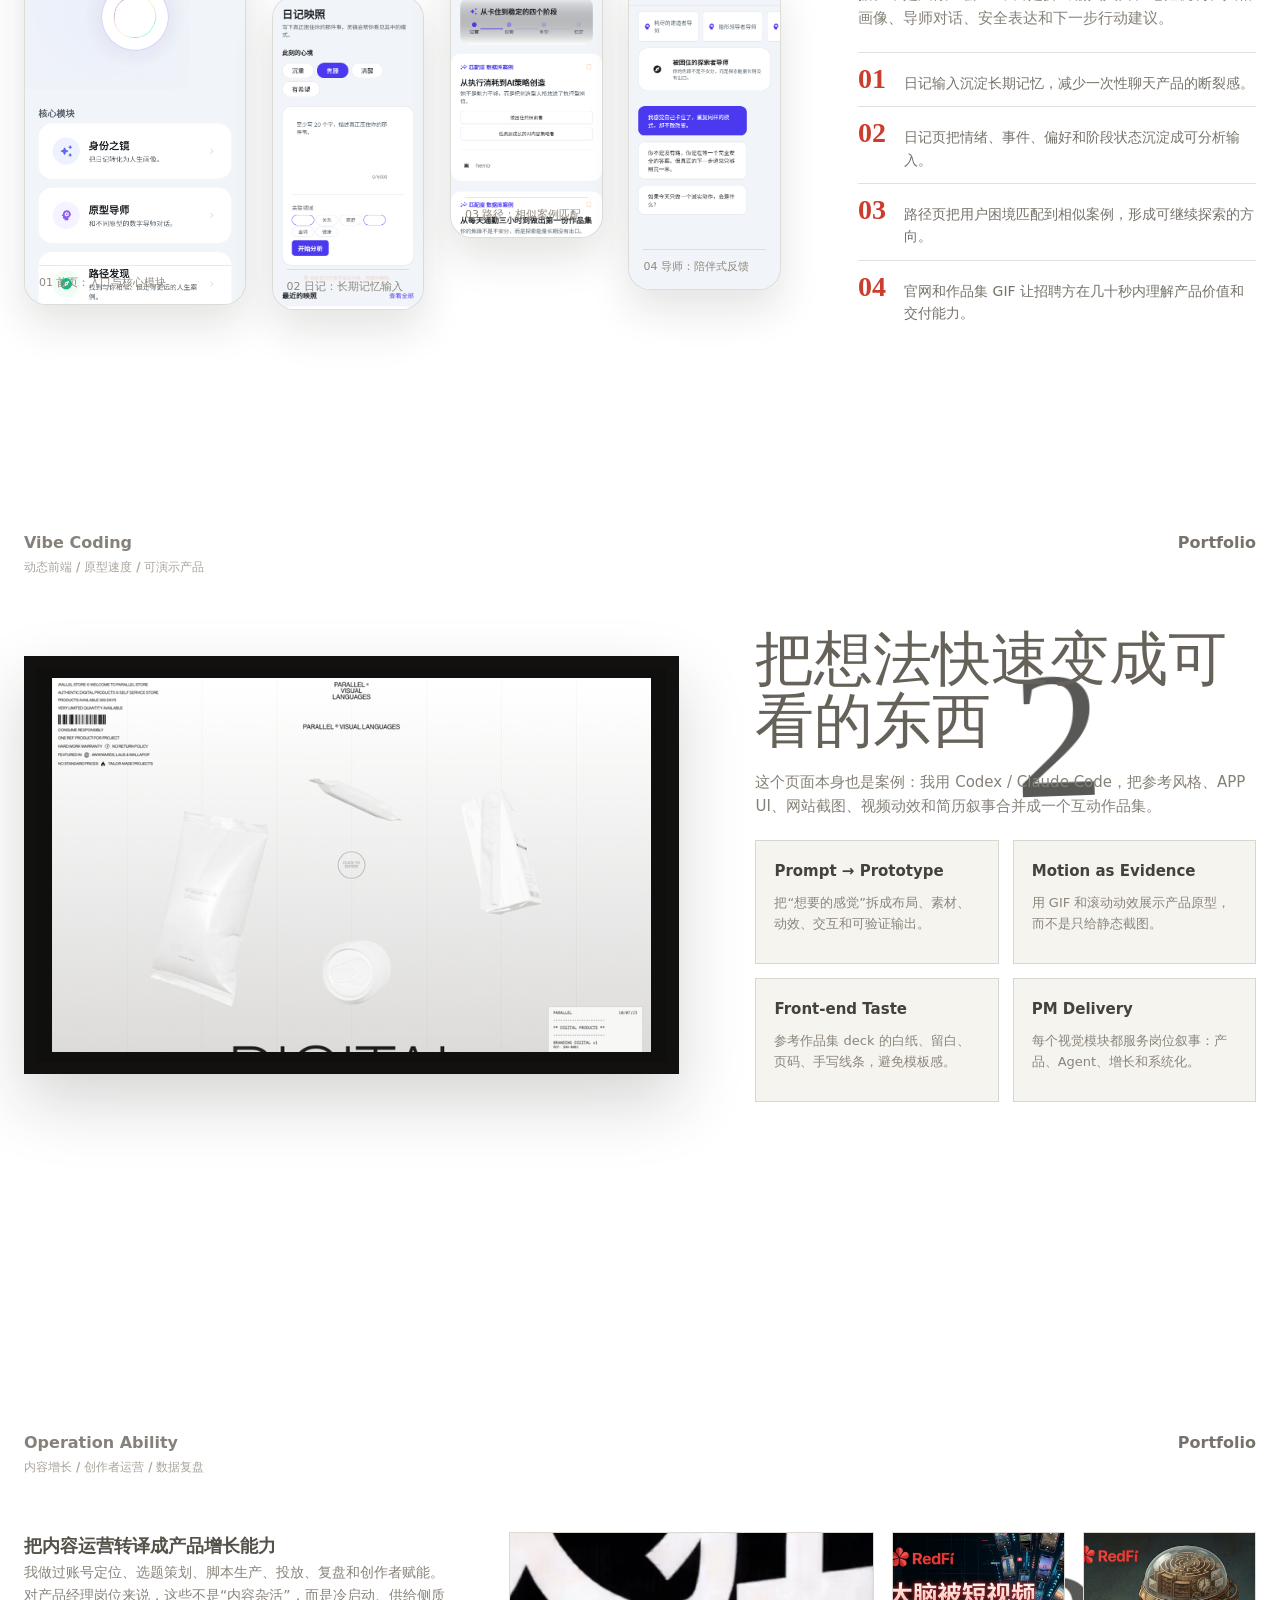
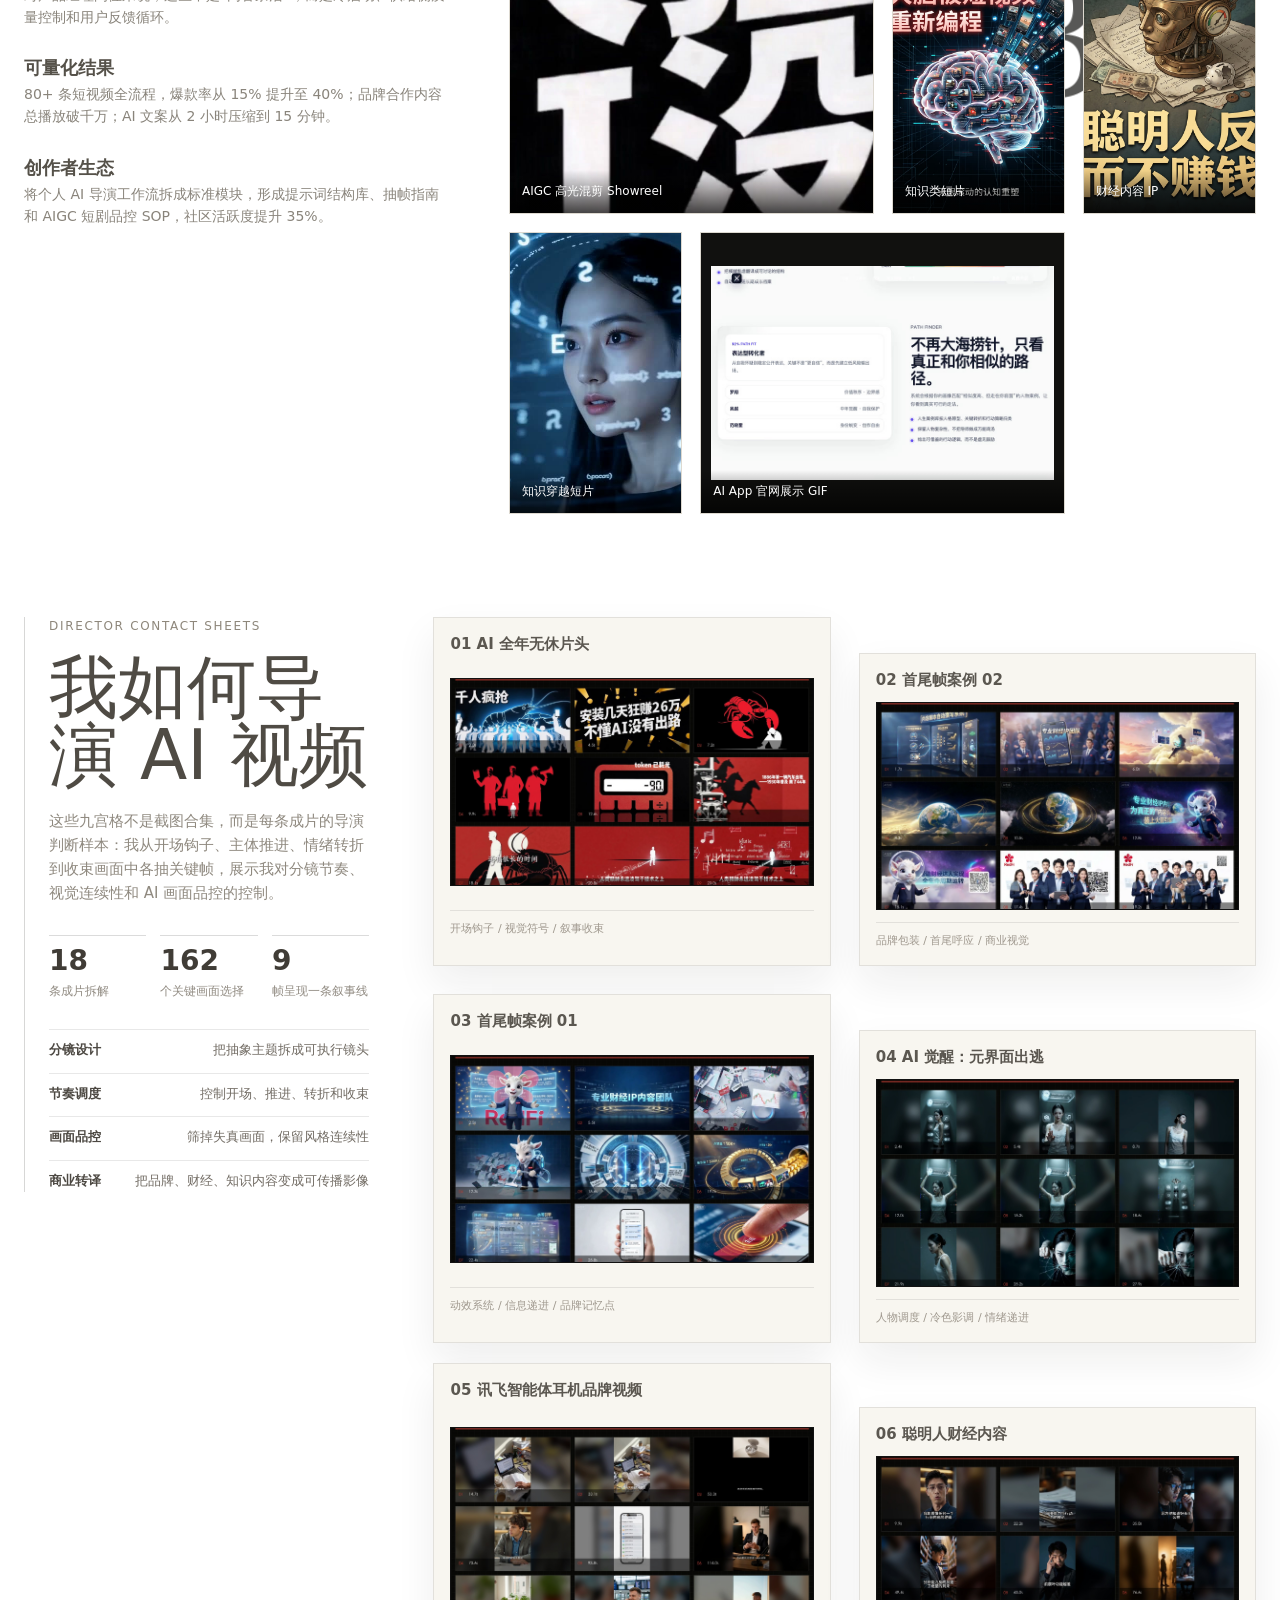
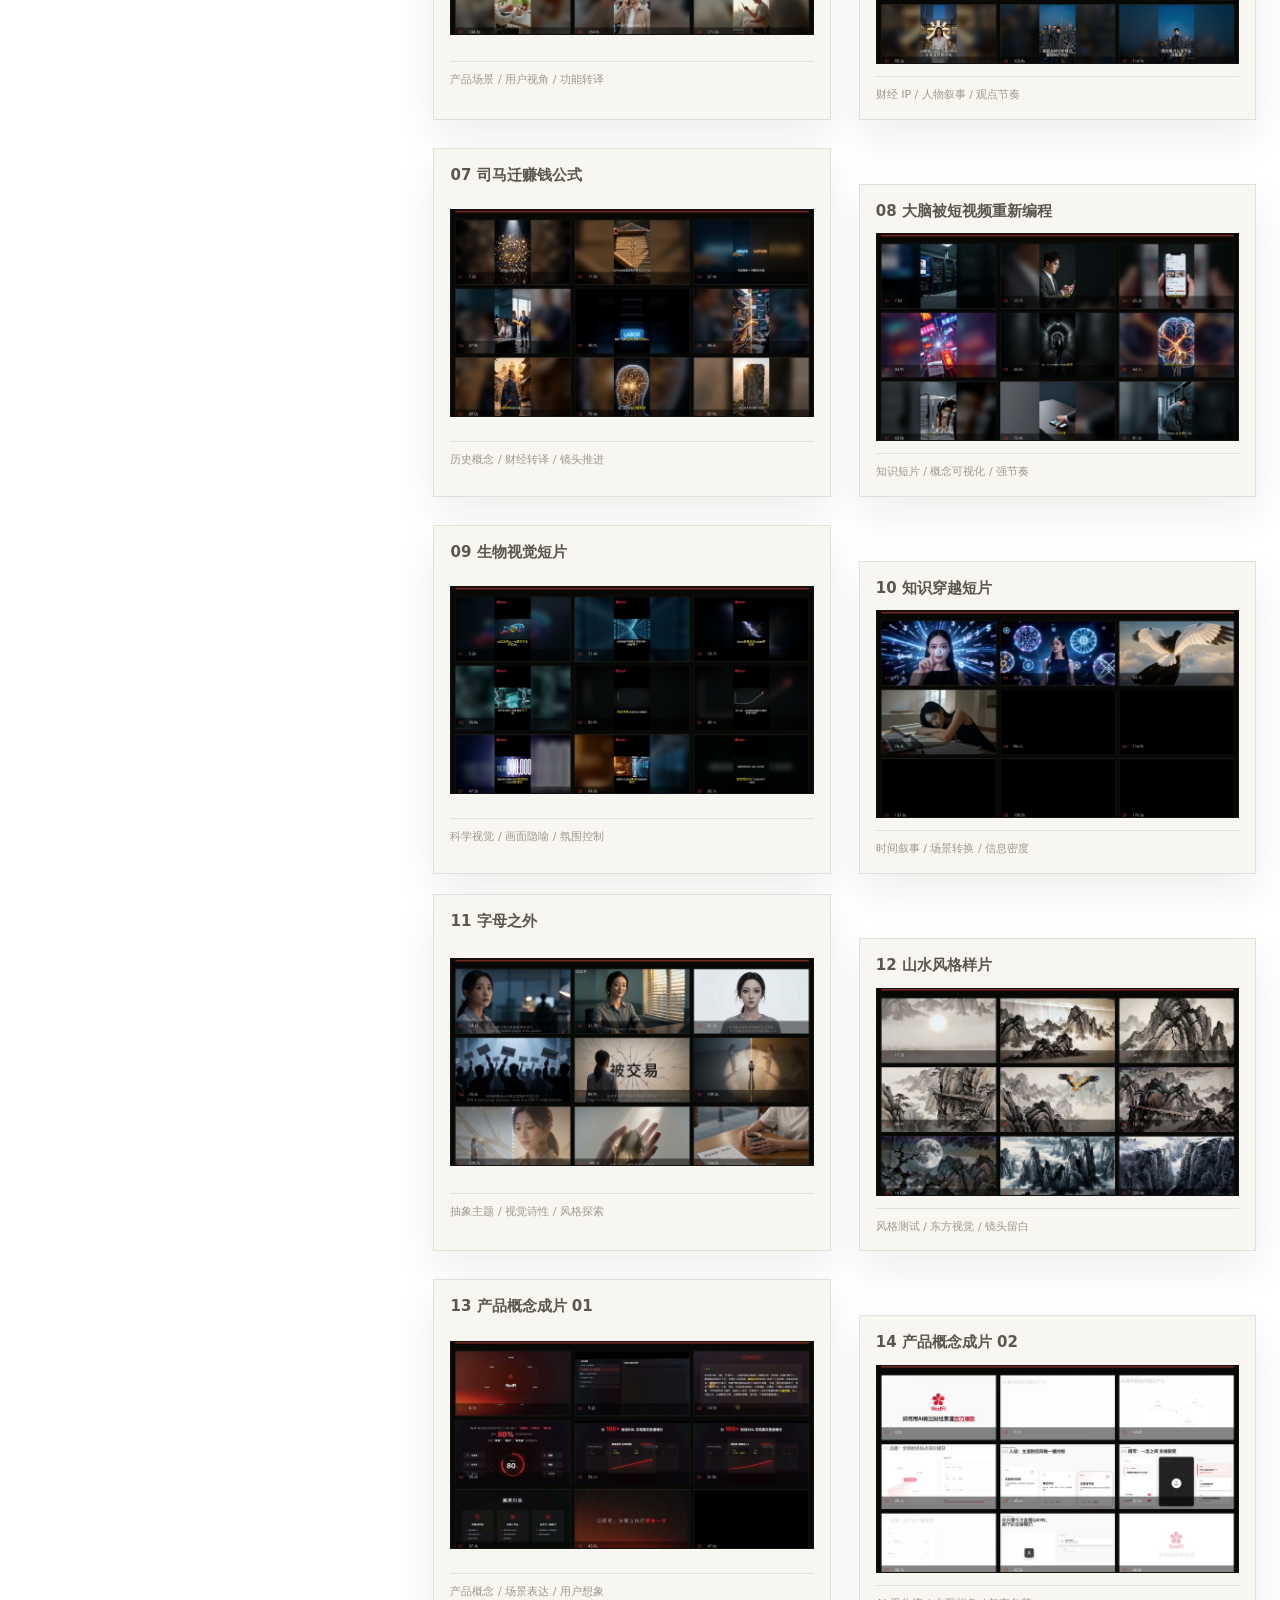
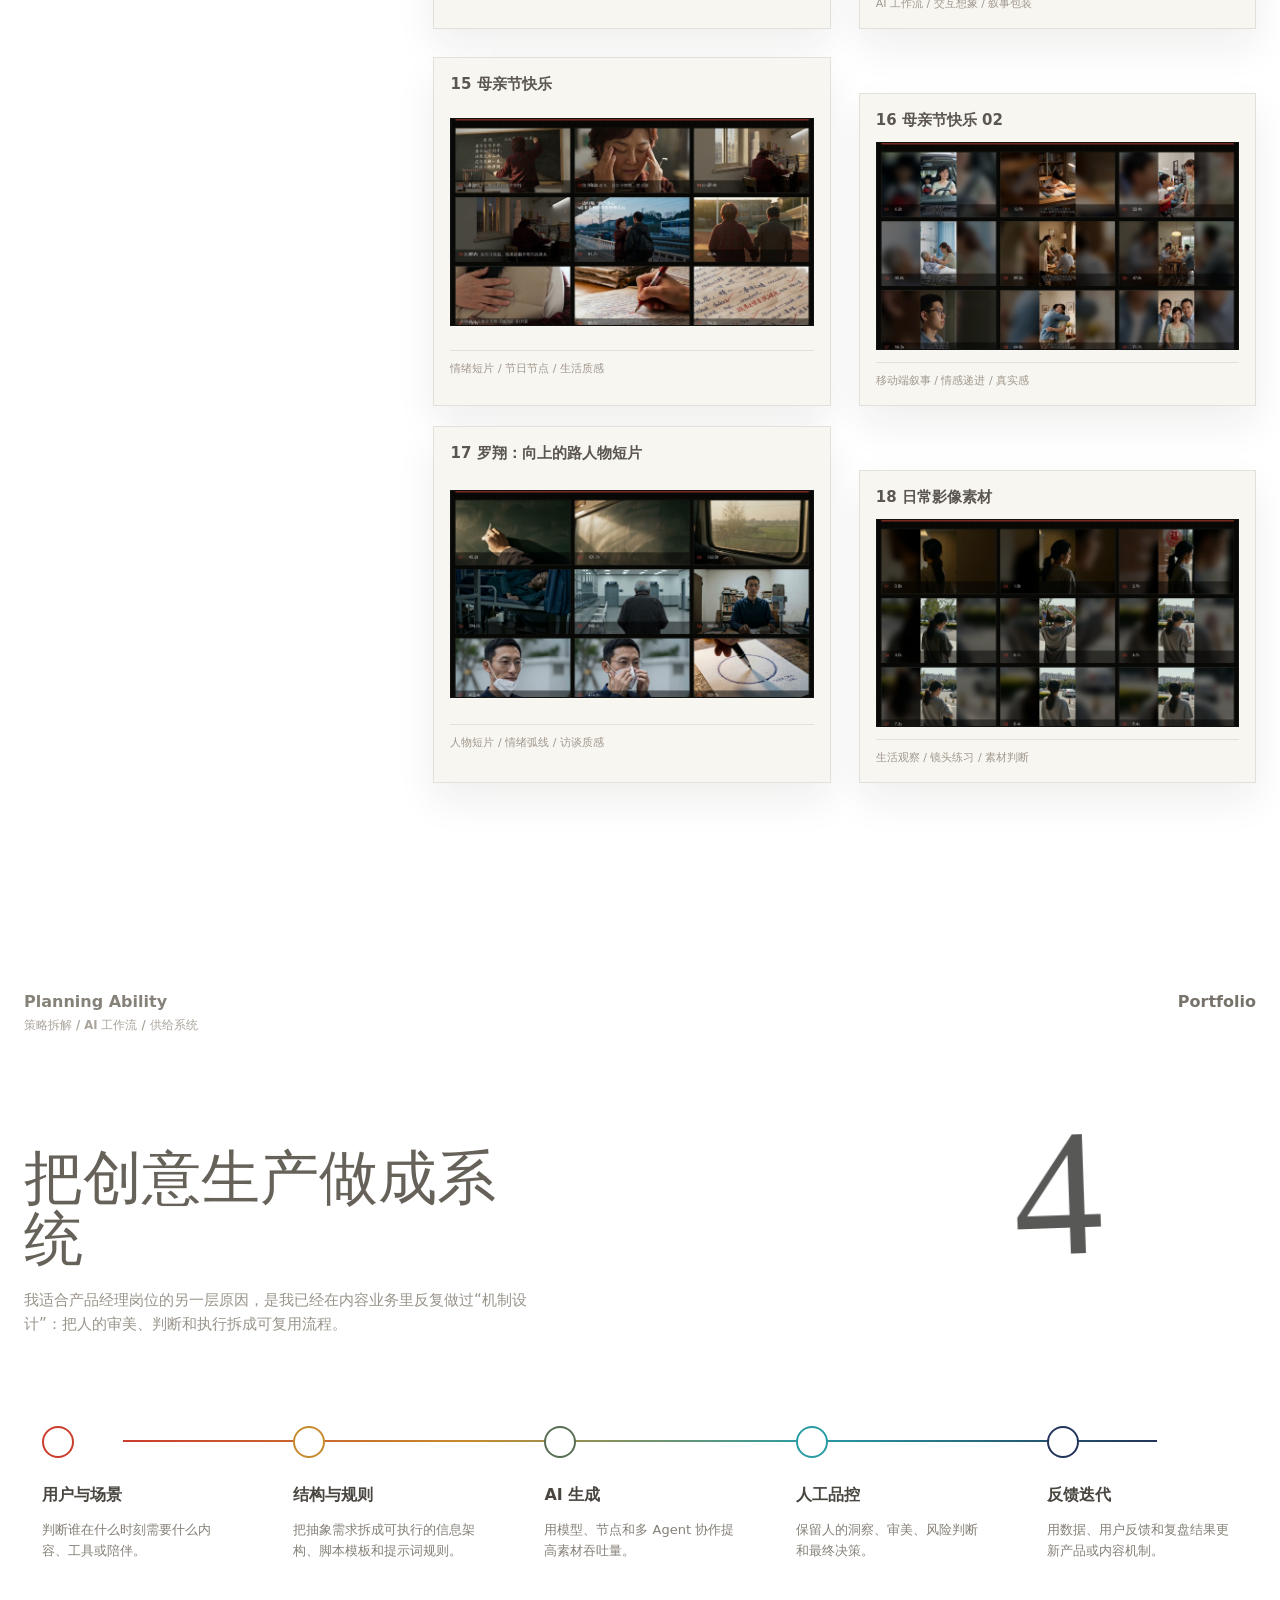
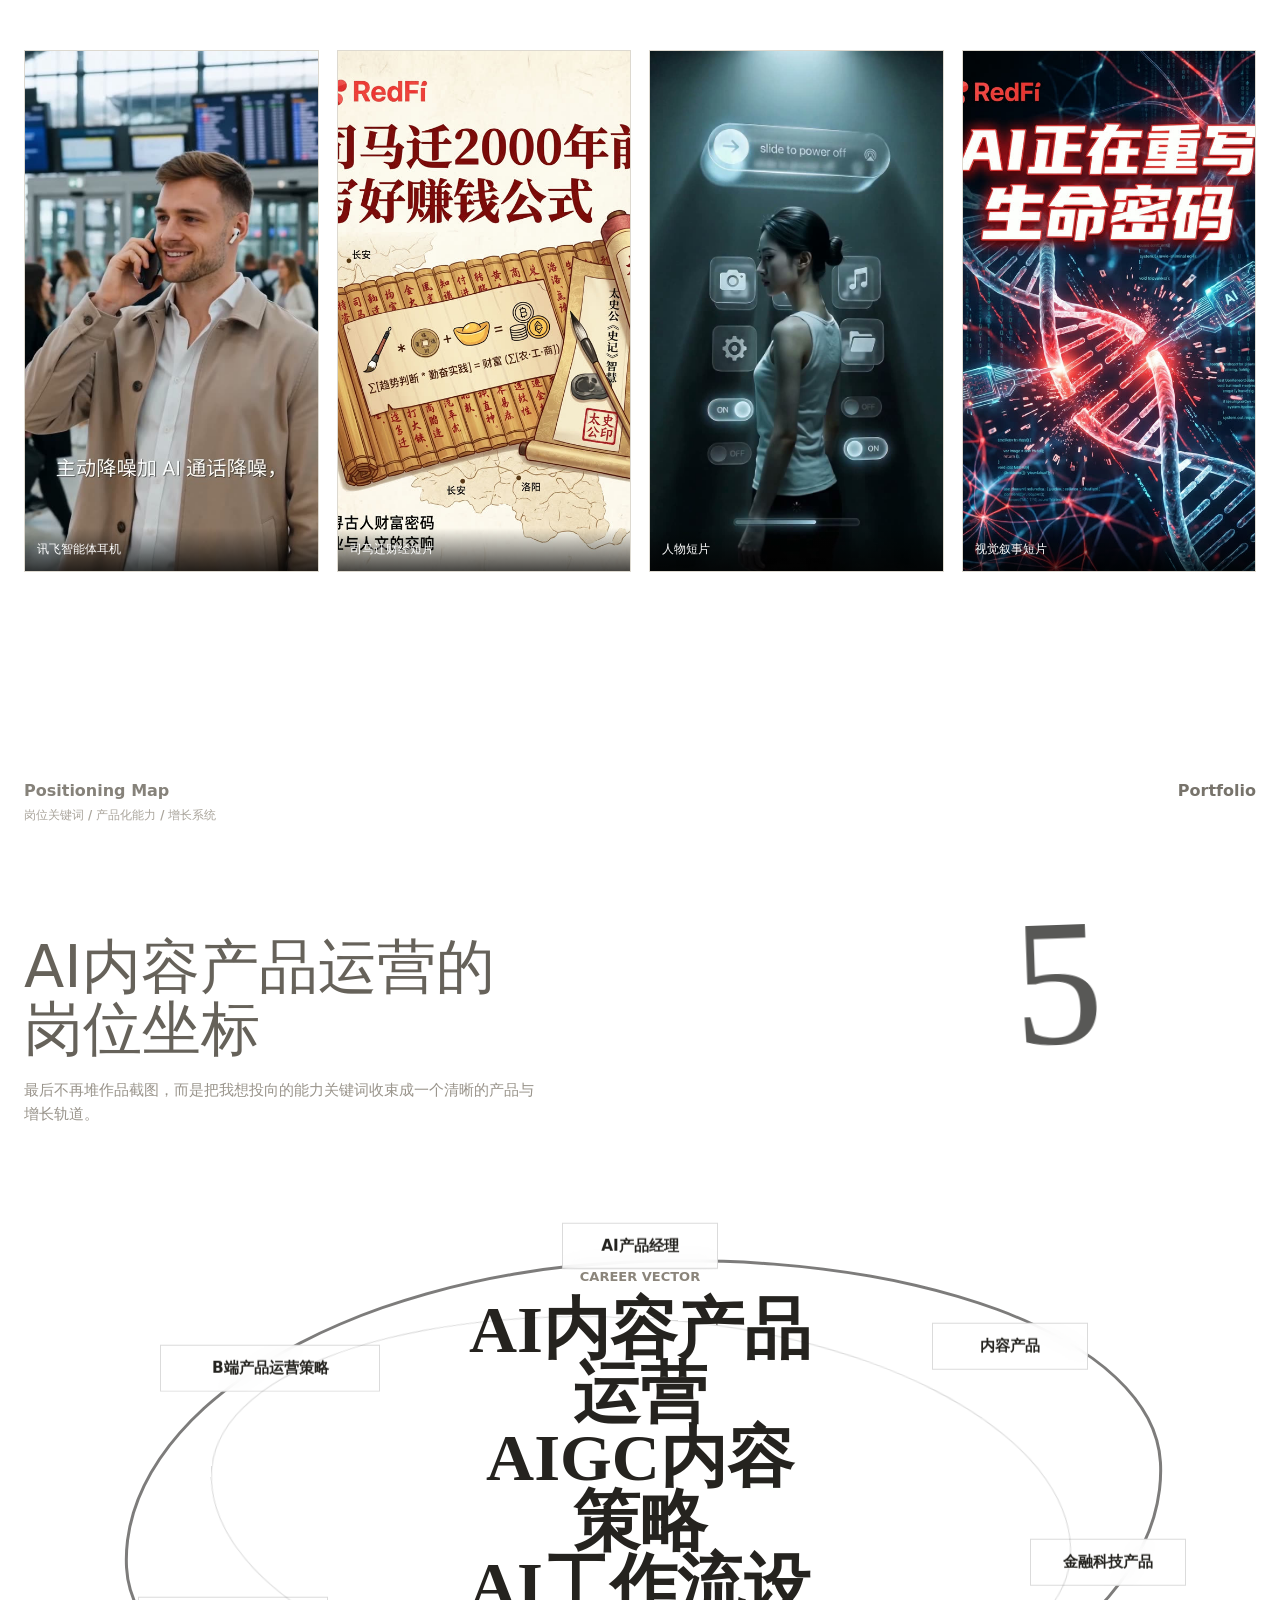
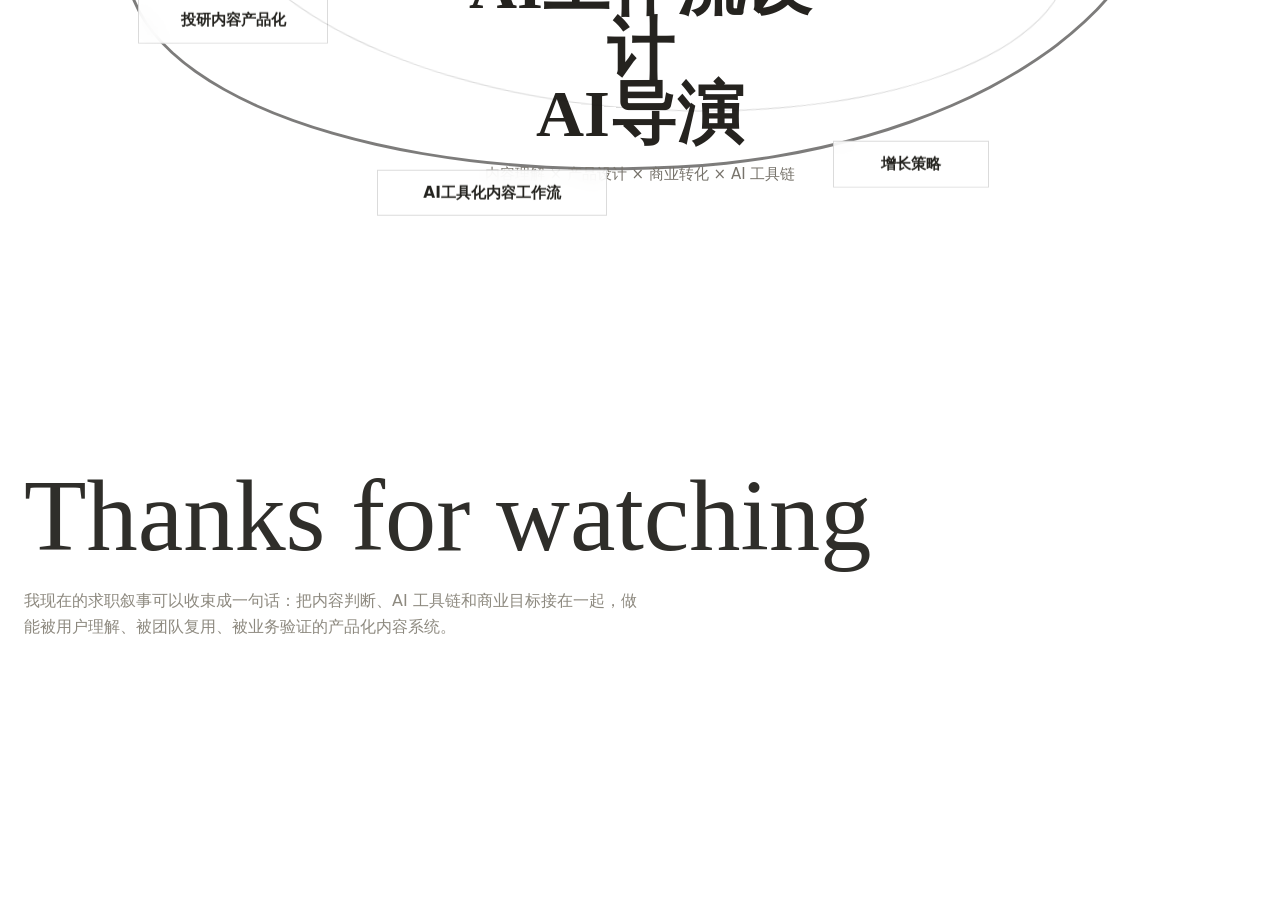
==== commit 4a0fca52: "Improve mobile media fallbacks" ====
--- a/index.html
+++ b/index.html
@@ -568,7 +568,7 @@
         position: relative;
         overflow: hidden;
         border: 12px solid #12110f;
-        background: #12110f;
+        background: url("assets/portfolio/vibe-coding-demo-poster.jpg") center / cover no-repeat #12110f;
         box-shadow: 0 28px 62px rgba(28, 25, 21, 0.18);
       }
 
@@ -804,6 +804,8 @@
       }
 
       .director-gallery .highlight-card img {
+        display: block;
+        width: 100%;
         aspect-ratio: 1478 / 846;
         height: auto;
         object-fit: cover;
@@ -832,6 +834,7 @@
           box-shadow 180ms ease;
       }
 
+      .work-poster,
       .work-card video,
       .work-card img {
         width: 100%;
@@ -840,11 +843,29 @@
         object-fit: cover;
       }
 
+      .work-poster {
+        display: block;
+      }
+
+      .work-card video {
+        position: absolute;
+        inset: 0;
+        z-index: 1;
+        opacity: 0;
+        transition: opacity 180ms ease;
+      }
+
+      .work-card.is-playing video,
+      .work-card:hover video {
+        opacity: 1;
+      }
+
       .work-card .caption {
         position: absolute;
         left: 0;
         right: 0;
         bottom: 0;
+        z-index: 2;
         padding: 12px;
         color: #fff;
         background: linear-gradient(180deg, transparent, rgba(0, 0, 0, 0.72));
@@ -1524,31 +1545,35 @@
             </div>
             <div class="poster-grid reveal">
               <article class="work-card wide-card">
+                <img class="work-poster" src="assets/portfolio/aigc-highlight-reel-poster.jpg" alt="AIGC 高光混剪 Showreel 封面" />
                 <video class="work-video" muted playsinline loop preload="metadata" poster="assets/portfolio/aigc-highlight-reel-poster.jpg">
                   <source src="assets/portfolio/aigc-highlight-reel.mp4" type="video/mp4" />
                 </video>
                 <div class="caption">AIGC 高光混剪 Showreel</div>
               </article>
               <article class="work-card">
+                <img class="work-poster" src="assets/portfolio/brain-poster.jpg" alt="知识类短片封面" />
                 <video class="work-video" muted playsinline loop preload="metadata" poster="assets/portfolio/brain-poster.jpg">
                   <source src="assets/portfolio/brain-preview.mp4" type="video/mp4" />
                 </video>
                 <div class="caption">知识类短片</div>
               </article>
               <article class="work-card">
+                <img class="work-poster" src="assets/portfolio/smart-poster.jpg" alt="财经内容 IP 封面" />
                 <video class="work-video" muted playsinline loop preload="metadata" poster="assets/portfolio/smart-poster.jpg">
                   <source src="assets/portfolio/smart-preview.mp4" type="video/mp4" />
                 </video>
                 <div class="caption">财经内容 IP</div>
               </article>
               <article class="work-card">
+                <img class="work-poster" src="assets/portfolio/knowledge-poster.jpg" alt="知识穿越短片封面" />
                 <video class="work-video" muted playsinline loop preload="metadata" poster="assets/portfolio/knowledge-poster.jpg">
                   <source src="assets/portfolio/knowledge-preview.mp4" type="video/mp4" />
                 </video>
                 <div class="caption">知识穿越短片</div>
               </article>
               <article class="work-card wide-card">
-                <img class="full-gif" src="assets/portfolio/hemo-product-demo.gif" alt="AI 产品官网动效" />
+                <img class="full-gif" src="assets/portfolio/hemo-product-demo-poster.jpg" alt="AI 产品官网展示封面" />
                 <div class="caption">AI App 官网展示 GIF</div>
               </article>
             </div>
@@ -1574,58 +1599,58 @@
             </div>
             <div class="highlight-gallery director-gallery" aria-label="AI 视频导演 contact sheet">
               <a class="highlight-card" href="assets/portfolio/highlight-sheets/01-ai-opening.jpg" data-no="01" data-title="AI 全年无休片头" data-meta="开场钩子 / 视觉符号 / 叙事收束" aria-label="查看 AI 全年无休片头导演九宫格">
-                <img loading="lazy" src="assets/portfolio/highlight-sheets/01-ai-opening.jpg" alt="AI 全年无休片头 9 张导演关键帧" />
+                <img decoding="async" src="assets/portfolio/highlight-sheets/01-ai-opening.jpg" alt="AI 全年无休片头 9 张导演关键帧" />
               </a>
               <a class="highlight-card" href="assets/portfolio/highlight-sheets/02-brand-frame-02.jpg" data-no="02" data-title="首尾帧案例 02" data-meta="品牌包装 / 首尾呼应 / 商业视觉" aria-label="查看首尾帧案例 02导演九宫格">
-                <img loading="lazy" src="assets/portfolio/highlight-sheets/02-brand-frame-02.jpg" alt="首尾帧案例 02 9 张导演关键帧" />
+                <img decoding="async" src="assets/portfolio/highlight-sheets/02-brand-frame-02.jpg" alt="首尾帧案例 02 9 张导演关键帧" />
               </a>
               <a class="highlight-card" href="assets/portfolio/highlight-sheets/03-brand-frame-01.jpg" data-no="03" data-title="首尾帧案例 01" data-meta="动效系统 / 信息递进 / 品牌记忆点" aria-label="查看首尾帧案例 01导演九宫格">
-                <img loading="lazy" src="assets/portfolio/highlight-sheets/03-brand-frame-01.jpg" alt="首尾帧案例 01 9 张导演关键帧" />
+                <img decoding="async" src="assets/portfolio/highlight-sheets/03-brand-frame-01.jpg" alt="首尾帧案例 01 9 张导演关键帧" />
               </a>
               <a class="highlight-card" href="assets/portfolio/highlight-sheets/04-ai-awakening.jpg" data-no="04" data-title="AI 觉醒：元界面出逃" data-meta="人物调度 / 冷色影调 / 情绪递进" aria-label="查看 AI 觉醒：元界面出逃导演九宫格">
-                <img loading="lazy" src="assets/portfolio/highlight-sheets/04-ai-awakening.jpg" alt="AI 觉醒：元界面出逃 9 张导演关键帧" />
+                <img decoding="async" src="assets/portfolio/highlight-sheets/04-ai-awakening.jpg" alt="AI 觉醒：元界面出逃 9 张导演关键帧" />
               </a>
               <a class="highlight-card" href="assets/portfolio/highlight-sheets/05-xunfei-earbuds.jpg" data-no="05" data-title="讯飞智能体耳机品牌视频" data-meta="产品场景 / 用户视角 / 功能转译" aria-label="查看讯飞智能体耳机品牌视频导演九宫格">
-                <img loading="lazy" src="assets/portfolio/highlight-sheets/05-xunfei-earbuds.jpg" alt="讯飞智能体耳机品牌视频 9 张导演关键帧" />
+                <img decoding="async" src="assets/portfolio/highlight-sheets/05-xunfei-earbuds.jpg" alt="讯飞智能体耳机品牌视频 9 张导演关键帧" />
               </a>
               <a class="highlight-card" href="assets/portfolio/highlight-sheets/06-smart-finance.jpg" data-no="06" data-title="聪明人财经内容" data-meta="财经 IP / 人物叙事 / 观点节奏" aria-label="查看聪明人财经内容导演九宫格">
-                <img loading="lazy" src="assets/portfolio/highlight-sheets/06-smart-finance.jpg" alt="聪明人财经内容 9 张导演关键帧" />
+                <img decoding="async" src="assets/portfolio/highlight-sheets/06-smart-finance.jpg" alt="聪明人财经内容 9 张导演关键帧" />
               </a>
               <a class="highlight-card" href="assets/portfolio/highlight-sheets/07-simaqian-finance.jpg" data-no="07" data-title="司马迁赚钱公式" data-meta="历史概念 / 财经转译 / 镜头推进" aria-label="查看司马迁赚钱公式导演九宫格">
-                <img loading="lazy" src="assets/portfolio/highlight-sheets/07-simaqian-finance.jpg" alt="司马迁赚钱公式 9 张导演关键帧" />
+                <img decoding="async" src="assets/portfolio/highlight-sheets/07-simaqian-finance.jpg" alt="司马迁赚钱公式 9 张导演关键帧" />
               </a>
               <a class="highlight-card" href="assets/portfolio/highlight-sheets/08-brain-short-video.jpg" data-no="08" data-title="大脑被短视频重新编程" data-meta="知识短片 / 概念可视化 / 强节奏" aria-label="查看大脑被短视频重新编程导演九宫格">
-                <img loading="lazy" src="assets/portfolio/highlight-sheets/08-brain-short-video.jpg" alt="大脑被短视频重新编程 9 张导演关键帧" />
+                <img decoding="async" src="assets/portfolio/highlight-sheets/08-brain-short-video.jpg" alt="大脑被短视频重新编程 9 张导演关键帧" />
               </a>
               <a class="highlight-card" href="assets/portfolio/highlight-sheets/09-biology-visual.jpg" data-no="09" data-title="生物视觉短片" data-meta="科学视觉 / 画面隐喻 / 氛围控制" aria-label="查看生物视觉短片导演九宫格">
-                <img loading="lazy" src="assets/portfolio/highlight-sheets/09-biology-visual.jpg" alt="生物视觉短片 9 张导演关键帧" />
+                <img decoding="async" src="assets/portfolio/highlight-sheets/09-biology-visual.jpg" alt="生物视觉短片 9 张导演关键帧" />
               </a>
               <a class="highlight-card" href="assets/portfolio/highlight-sheets/10-knowledge-time-travel.jpg" data-no="10" data-title="知识穿越短片" data-meta="时间叙事 / 场景转换 / 信息密度" aria-label="查看知识穿越短片导演九宫格">
-                <img loading="lazy" src="assets/portfolio/highlight-sheets/10-knowledge-time-travel.jpg" alt="知识穿越短片 9 张导演关键帧" />
+                <img decoding="async" src="assets/portfolio/highlight-sheets/10-knowledge-time-travel.jpg" alt="知识穿越短片 9 张导演关键帧" />
               </a>
               <a class="highlight-card" href="assets/portfolio/highlight-sheets/11-beyond-letters.jpg" data-no="11" data-title="字母之外" data-meta="抽象主题 / 视觉诗性 / 风格探索" aria-label="查看字母之外导演九宫格">
-                <img loading="lazy" src="assets/portfolio/highlight-sheets/11-beyond-letters.jpg" alt="字母之外 9 张导演关键帧" />
+                <img decoding="async" src="assets/portfolio/highlight-sheets/11-beyond-letters.jpg" alt="字母之外 9 张导演关键帧" />
               </a>
               <a class="highlight-card" href="assets/portfolio/highlight-sheets/12-ink-style-test.jpg" data-no="12" data-title="山水风格样片" data-meta="风格测试 / 东方视觉 / 镜头留白" aria-label="查看山水风格样片导演九宫格">
-                <img loading="lazy" src="assets/portfolio/highlight-sheets/12-ink-style-test.jpg" alt="山水风格样片 9 张导演关键帧" />
+                <img decoding="async" src="assets/portfolio/highlight-sheets/12-ink-style-test.jpg" alt="山水风格样片 9 张导演关键帧" />
               </a>
               <a class="highlight-card" href="assets/portfolio/highlight-sheets/13-product-concept-01.jpg" data-no="13" data-title="产品概念成片 01" data-meta="产品概念 / 场景表达 / 用户想象" aria-label="查看产品概念成片 01导演九宫格">
-                <img loading="lazy" src="assets/portfolio/highlight-sheets/13-product-concept-01.jpg" alt="产品概念成片 01 9 张导演关键帧" />
+                <img decoding="async" src="assets/portfolio/highlight-sheets/13-product-concept-01.jpg" alt="产品概念成片 01 9 张导演关键帧" />
               </a>
               <a class="highlight-card" href="assets/portfolio/highlight-sheets/14-product-concept-02.jpg" data-no="14" data-title="产品概念成片 02" data-meta="AI 工作流 / 交互想象 / 叙事包装" aria-label="查看产品概念成片 02导演九宫格">
-                <img loading="lazy" src="assets/portfolio/highlight-sheets/14-product-concept-02.jpg" alt="产品概念成片 02 9 张导演关键帧" />
+                <img decoding="async" src="assets/portfolio/highlight-sheets/14-product-concept-02.jpg" alt="产品概念成片 02 9 张导演关键帧" />
               </a>
               <a class="highlight-card" href="assets/portfolio/highlight-sheets/15-mothers-day.jpg" data-no="15" data-title="母亲节快乐" data-meta="情绪短片 / 节日节点 / 生活质感" aria-label="查看母亲节快乐导演九宫格">
-                <img loading="lazy" src="assets/portfolio/highlight-sheets/15-mothers-day.jpg" alt="母亲节快乐 9 张导演关键帧" />
+                <img decoding="async" src="assets/portfolio/highlight-sheets/15-mothers-day.jpg" alt="母亲节快乐 9 张导演关键帧" />
               </a>
               <a class="highlight-card" href="assets/portfolio/highlight-sheets/16-mothers-day-02.jpg" data-no="16" data-title="母亲节快乐 02" data-meta="移动端叙事 / 情感递进 / 真实感" aria-label="查看母亲节快乐 02导演九宫格">
-                <img loading="lazy" src="assets/portfolio/highlight-sheets/16-mothers-day-02.jpg" alt="母亲节快乐 02 9 张导演关键帧" />
+                <img decoding="async" src="assets/portfolio/highlight-sheets/16-mothers-day-02.jpg" alt="母亲节快乐 02 9 张导演关键帧" />
               </a>
               <a class="highlight-card" href="assets/portfolio/highlight-sheets/17-luoxiang-portrait.jpg" data-no="17" data-title="罗翔：向上的路人物短片" data-meta="人物短片 / 情绪弧线 / 访谈质感" aria-label="查看罗翔：向上的路人物短片导演九宫格">
-                <img loading="lazy" src="assets/portfolio/highlight-sheets/17-luoxiang-portrait.jpg" alt="罗翔：向上的路人物短片 9 张导演关键帧" />
+                <img decoding="async" src="assets/portfolio/highlight-sheets/17-luoxiang-portrait.jpg" alt="罗翔：向上的路人物短片 9 张导演关键帧" />
               </a>
               <a class="highlight-card" href="assets/portfolio/highlight-sheets/18-daily-footage.jpg" data-no="18" data-title="日常影像素材" data-meta="生活观察 / 镜头练习 / 素材判断" aria-label="查看日常影像素材导演九宫格">
-                <img loading="lazy" src="assets/portfolio/highlight-sheets/18-daily-footage.jpg" alt="日常影像素材 9 张导演关键帧" />
+                <img decoding="async" src="assets/portfolio/highlight-sheets/18-daily-footage.jpg" alt="日常影像素材 9 张导演关键帧" />
               </a>
             </div>
           </section>
@@ -1669,24 +1694,28 @@
           </div>
           <div class="poster-grid reveal" style="margin-top: 44px">
             <article class="work-card">
+              <img class="work-poster" src="assets/portfolio/xunfei-poster.jpg" alt="讯飞智能体耳机封面" />
               <video class="work-video" muted playsinline loop preload="metadata" poster="assets/portfolio/xunfei-poster.jpg">
                 <source src="assets/portfolio/xunfei-preview.mp4" type="video/mp4" />
               </video>
               <div class="caption">讯飞智能体耳机</div>
             </article>
             <article class="work-card">
+              <img class="work-poster" src="assets/portfolio/simaqian-poster.jpg" alt="司马迁财经短片封面" />
               <video class="work-video" muted playsinline loop preload="metadata" poster="assets/portfolio/simaqian-poster.jpg">
                 <source src="assets/portfolio/simaqian-preview.mp4" type="video/mp4" />
               </video>
               <div class="caption">司马迁财经短片</div>
             </article>
             <article class="work-card">
+              <img class="work-poster" src="assets/portfolio/flova-poster.jpg" alt="人物短片封面" />
               <video class="work-video" muted playsinline loop preload="metadata" poster="assets/portfolio/flova-poster.jpg">
                 <source src="assets/portfolio/flova-preview.mp4" type="video/mp4" />
               </video>
               <div class="caption">人物短片</div>
             </article>
             <article class="work-card">
+              <img class="work-poster" src="assets/portfolio/letters-poster.jpg" alt="视觉叙事短片封面" />
               <video class="work-video" muted playsinline loop preload="metadata" poster="assets/portfolio/letters-poster.jpg">
                 <source src="assets/portfolio/letters-preview.mp4" type="video/mp4" />
               </video>
@@ -1787,10 +1816,15 @@
       updateProgress();
 
       document.querySelectorAll(".work-video").forEach((video) => {
-        video.addEventListener("pointerenter", () => video.play().catch(() => {}));
+        const card = video.closest(".work-card");
+        video.addEventListener("pointerenter", () => {
+          card?.classList.add("is-playing");
+          video.play().catch(() => card?.classList.remove("is-playing"));
+        });
         video.addEventListener("pointerleave", () => {
           video.pause();
           video.currentTime = 0;
+          card?.classList.remove("is-playing");
         });
       });
 
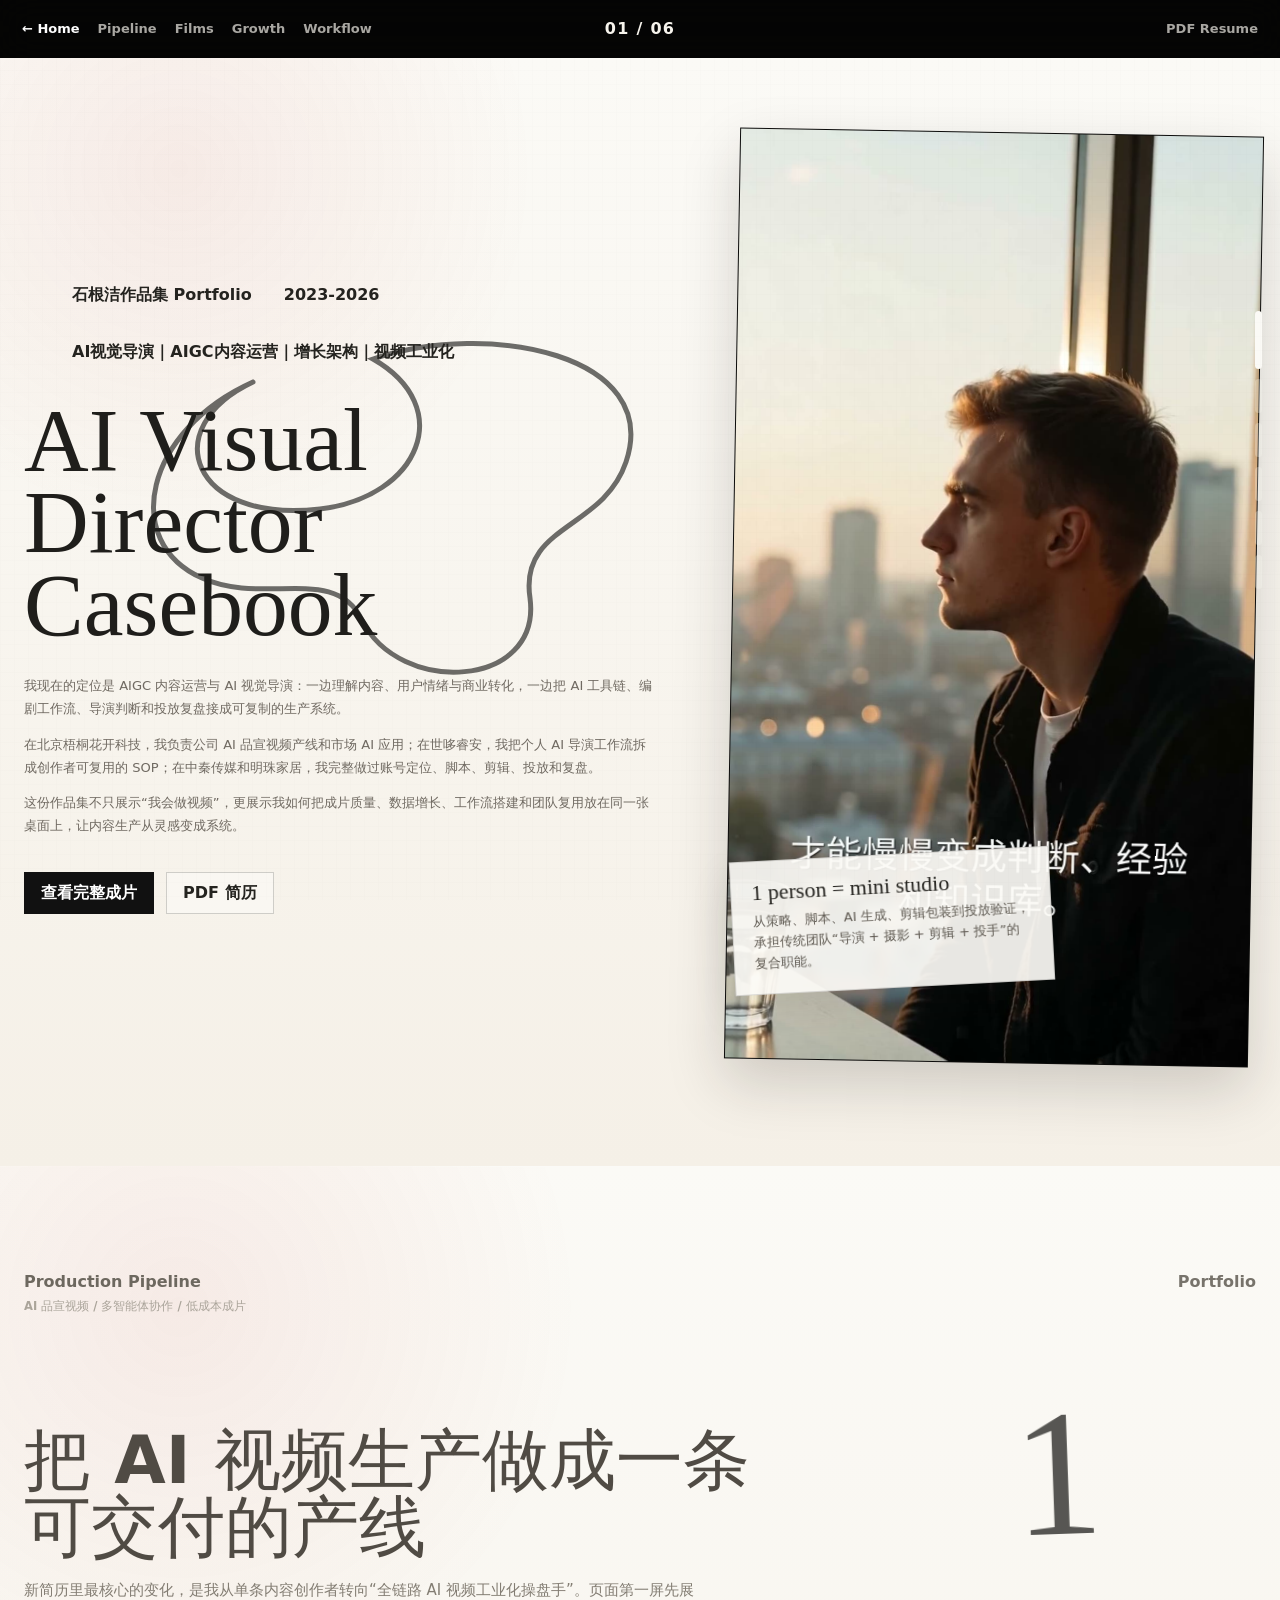
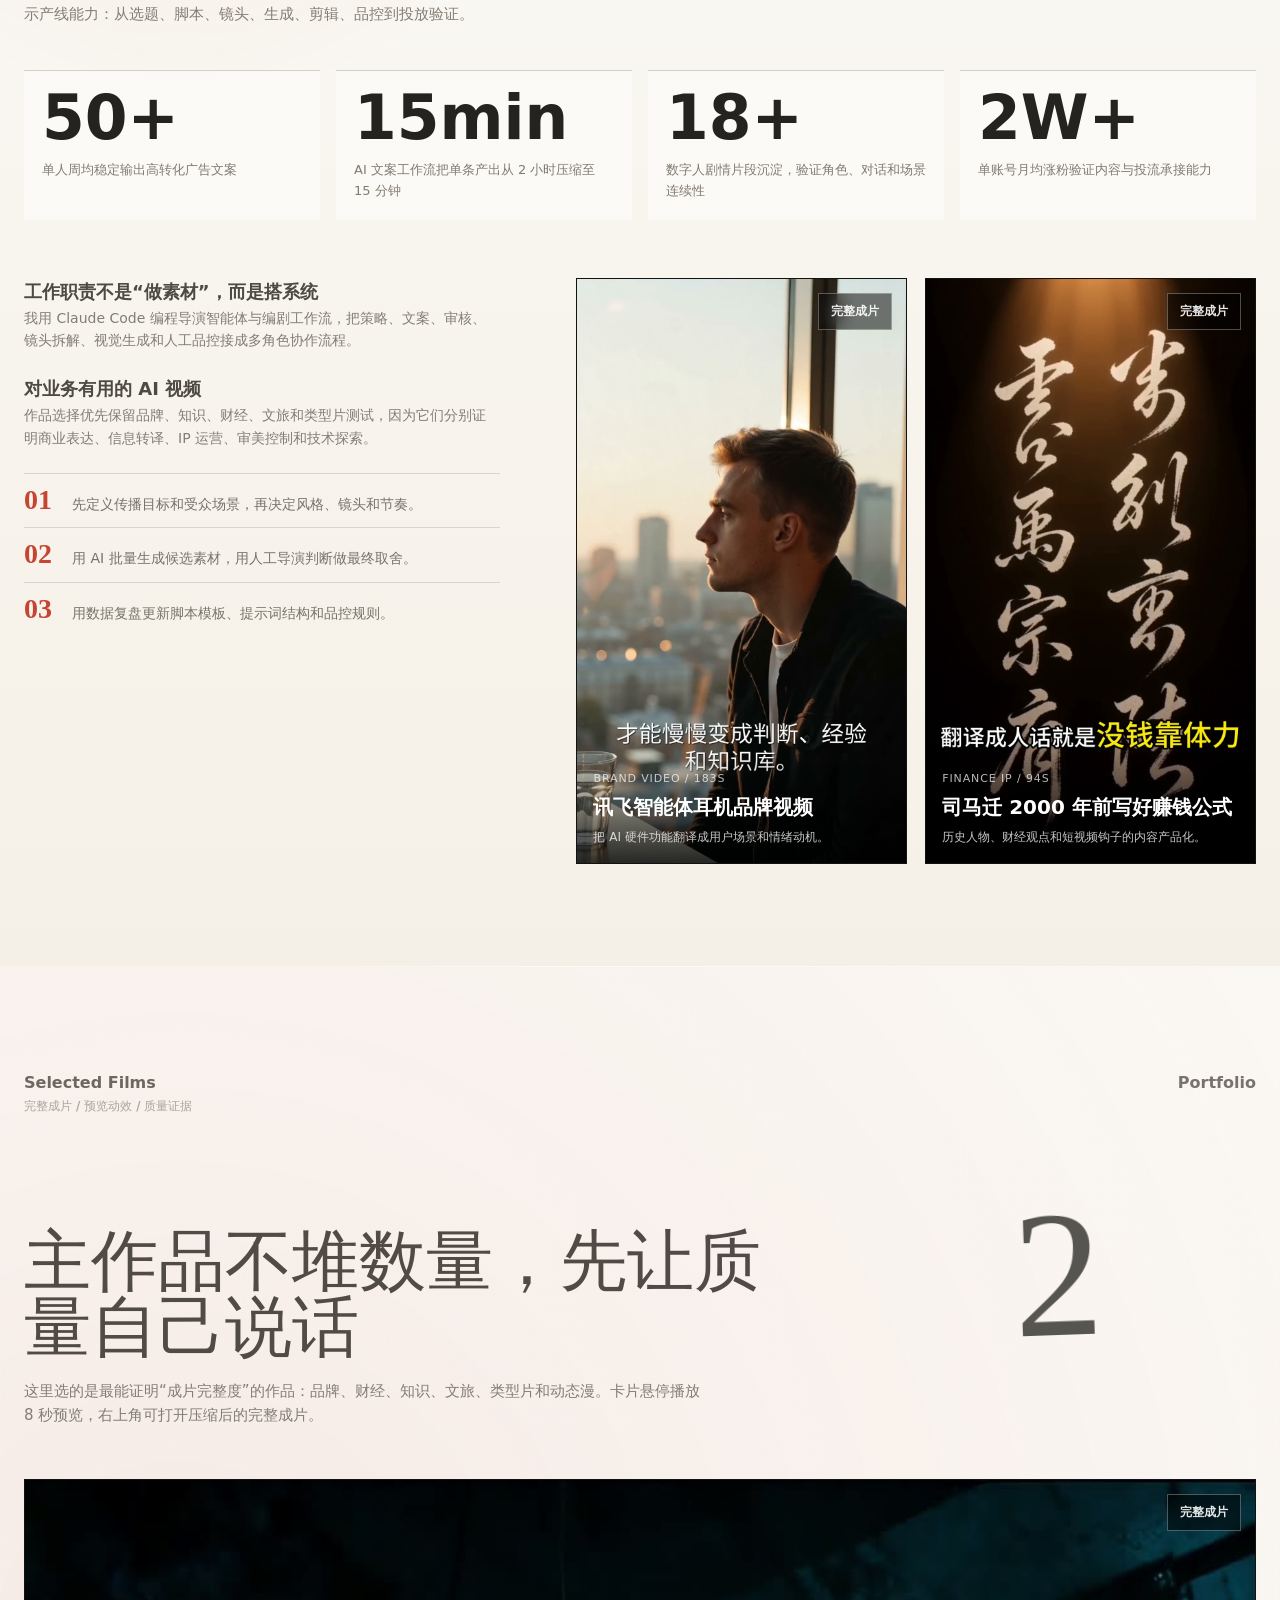
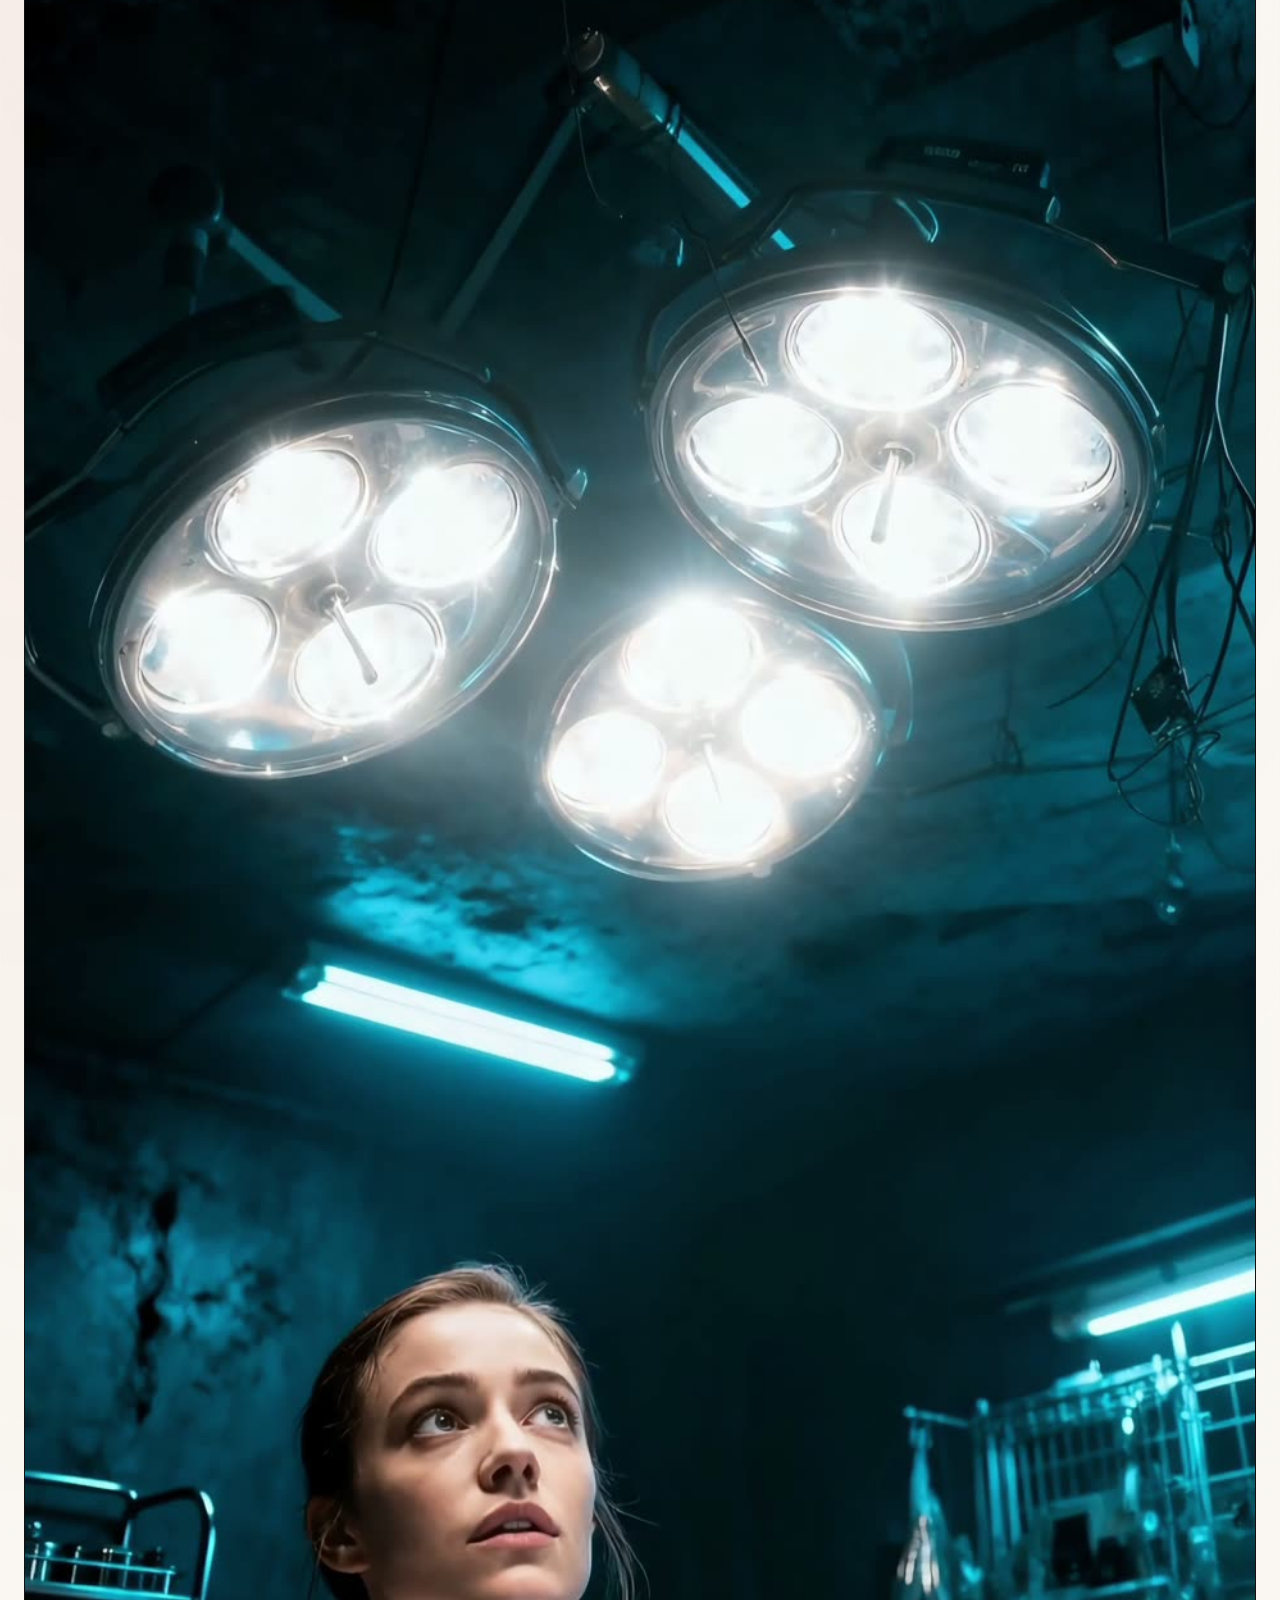
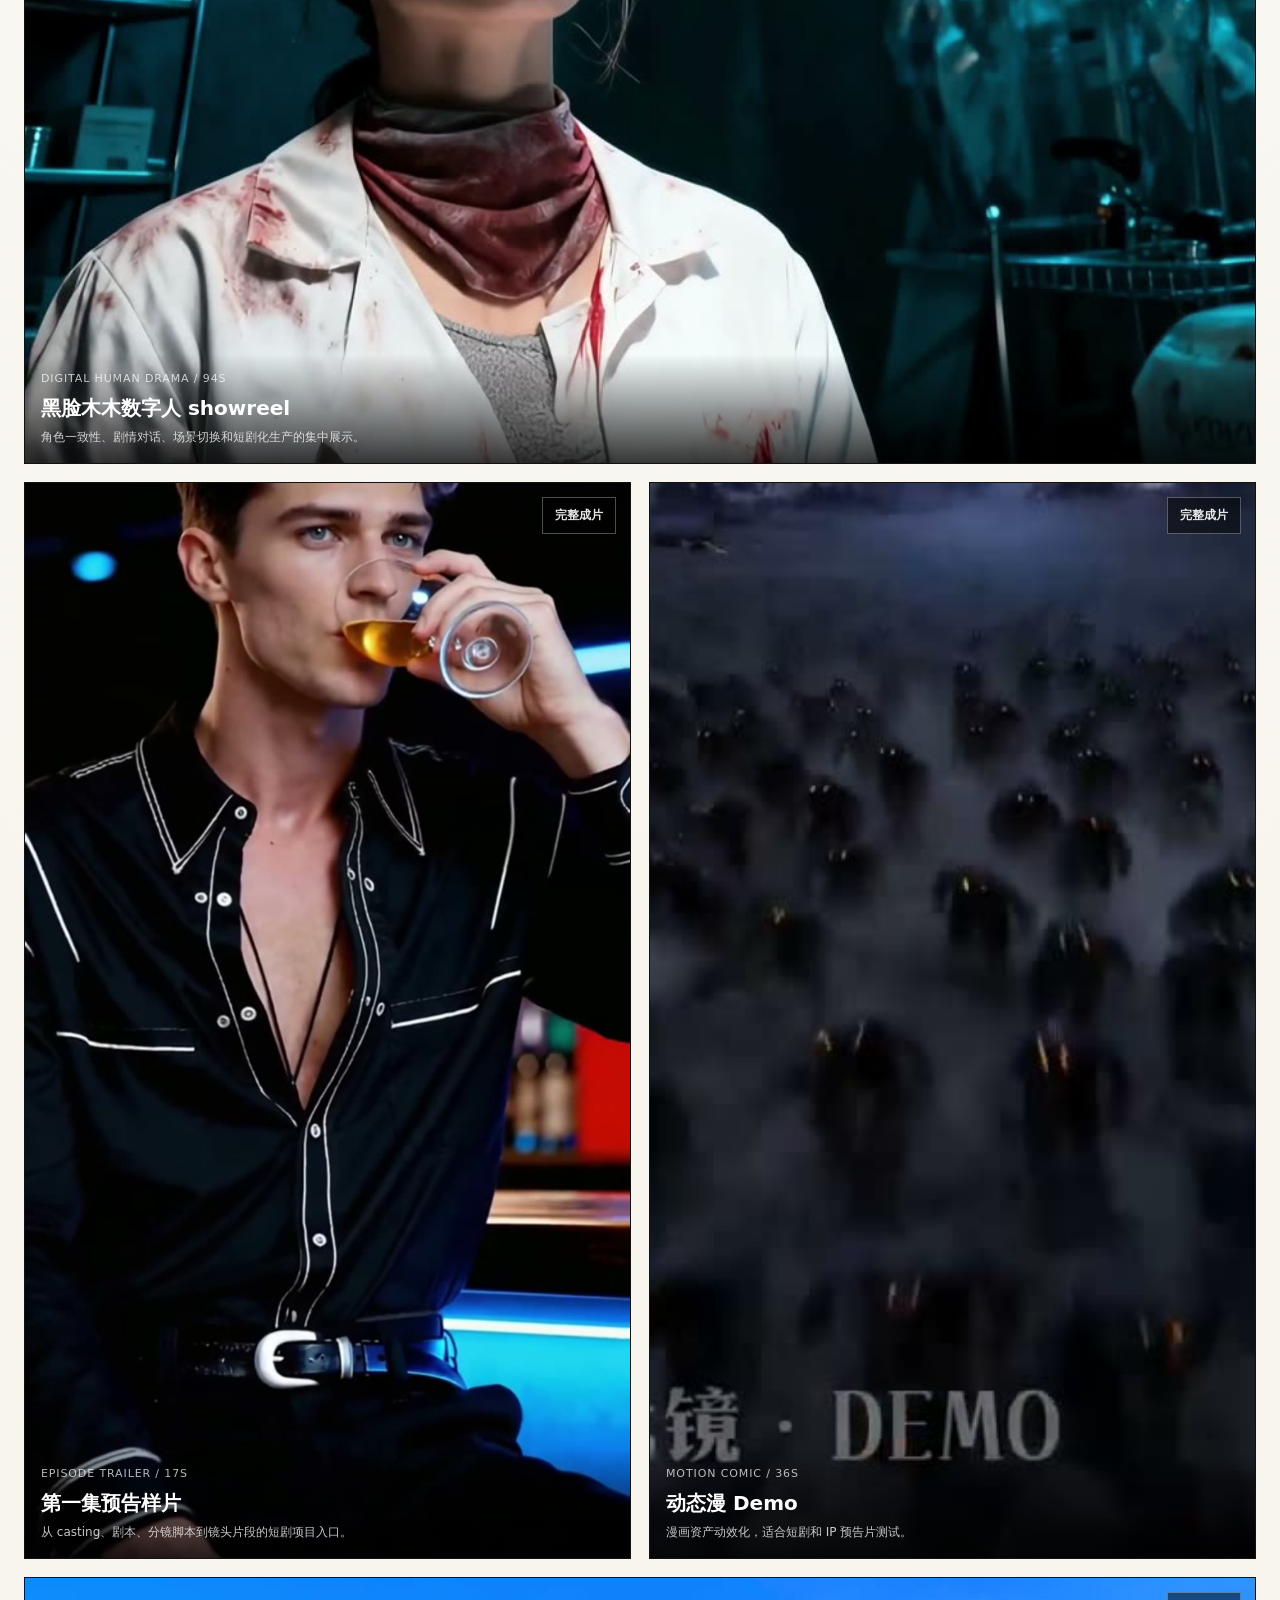
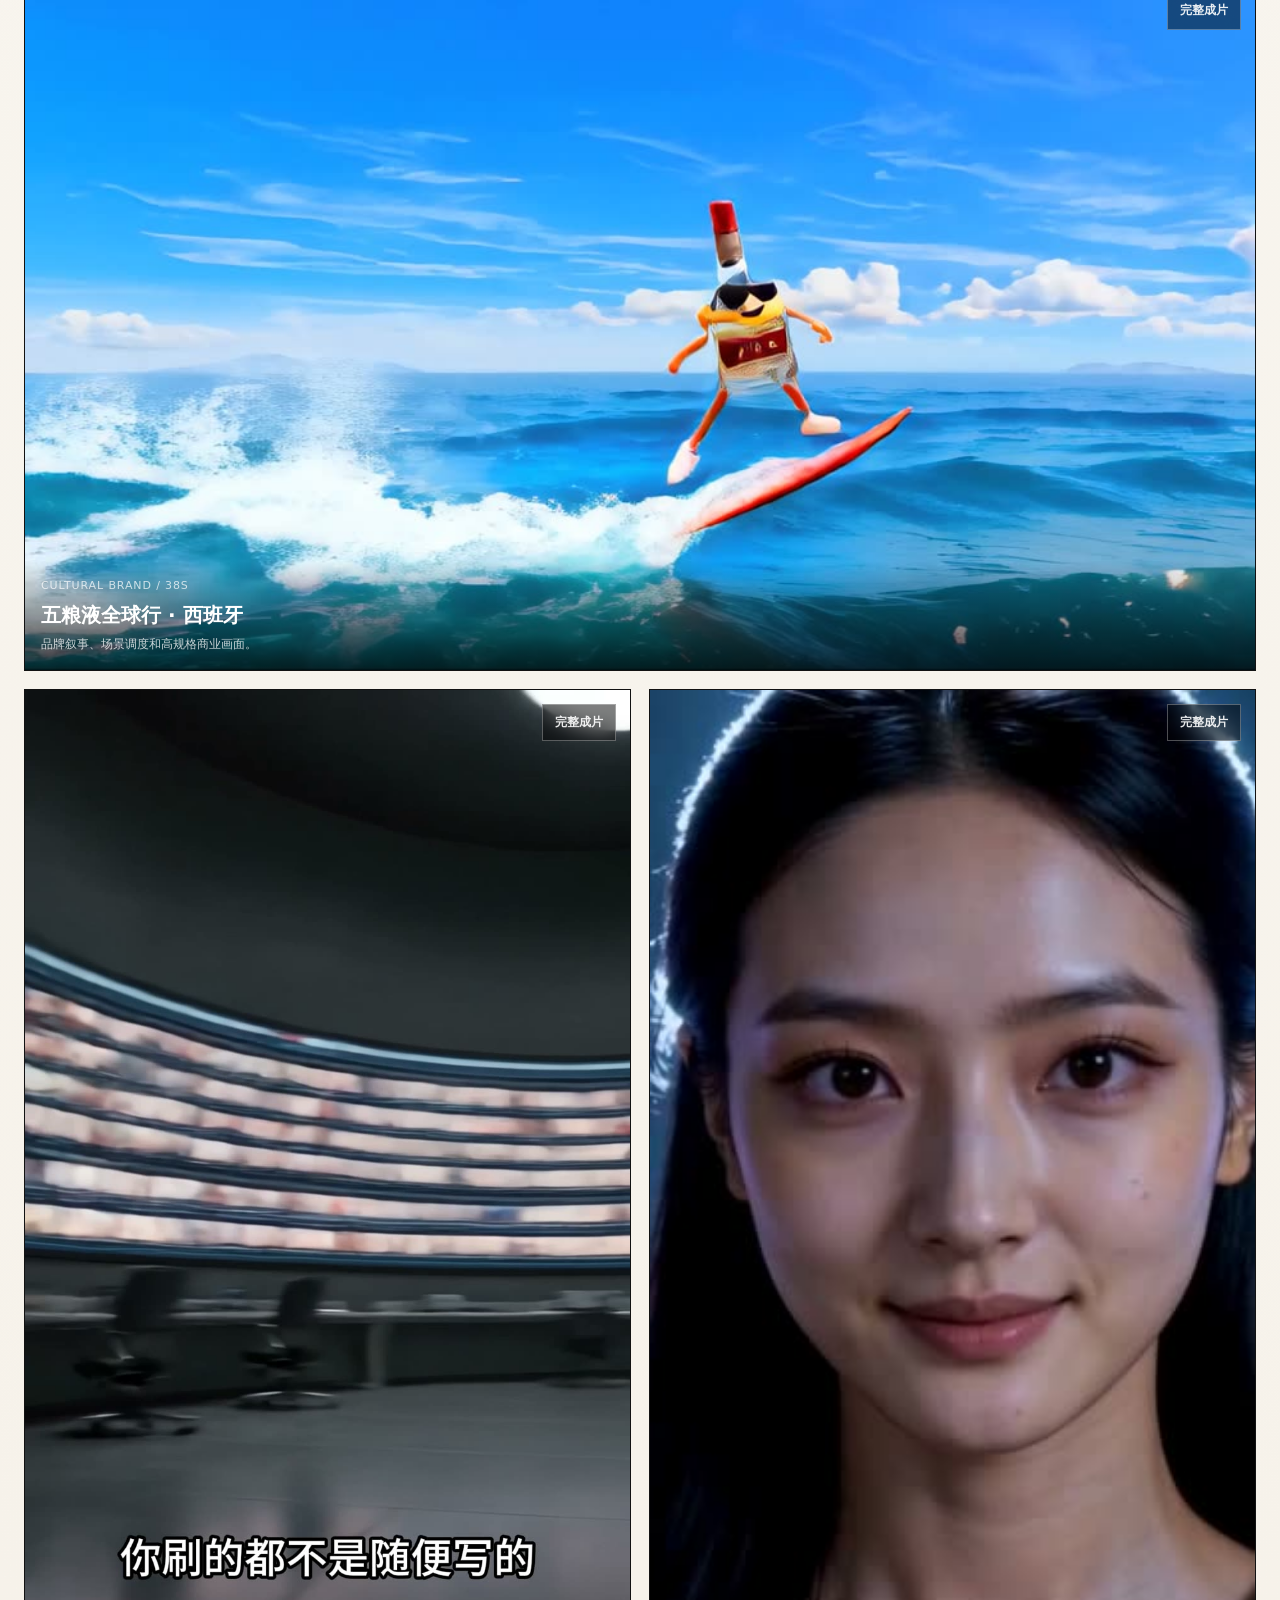
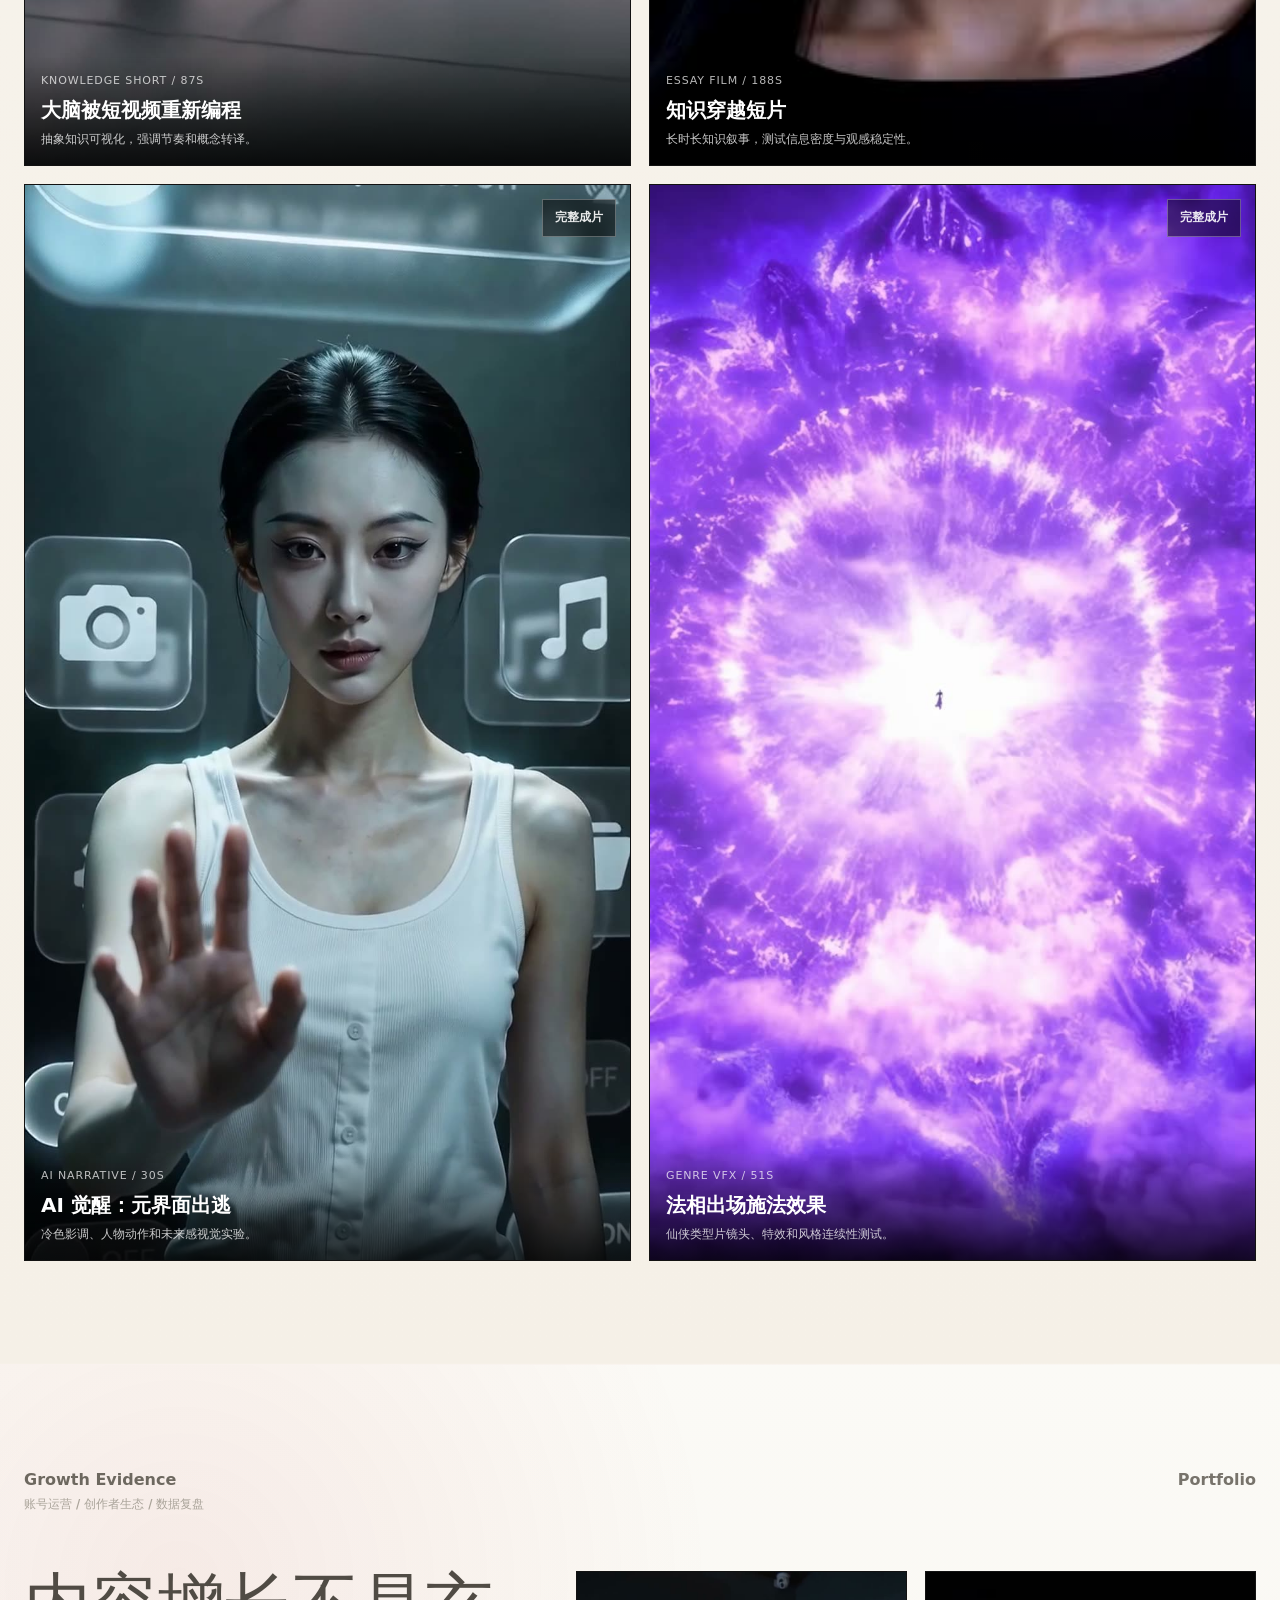
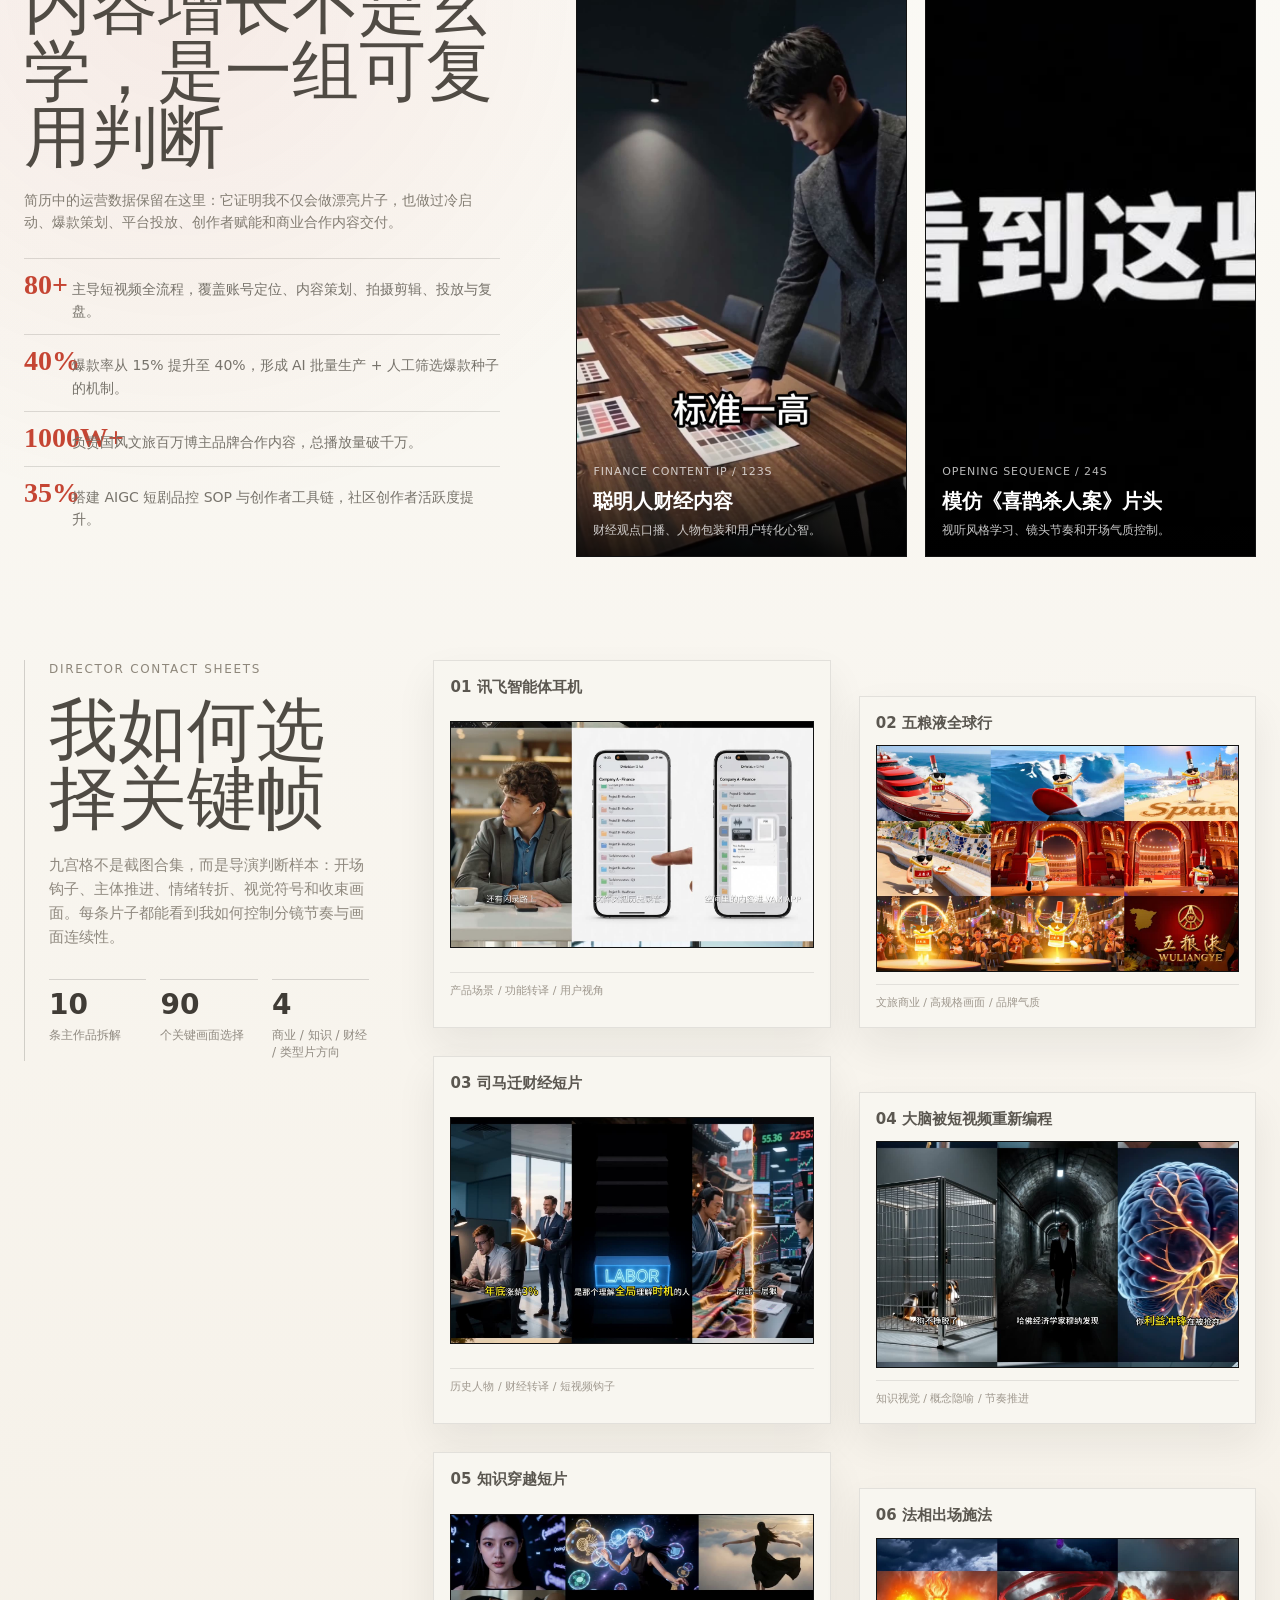
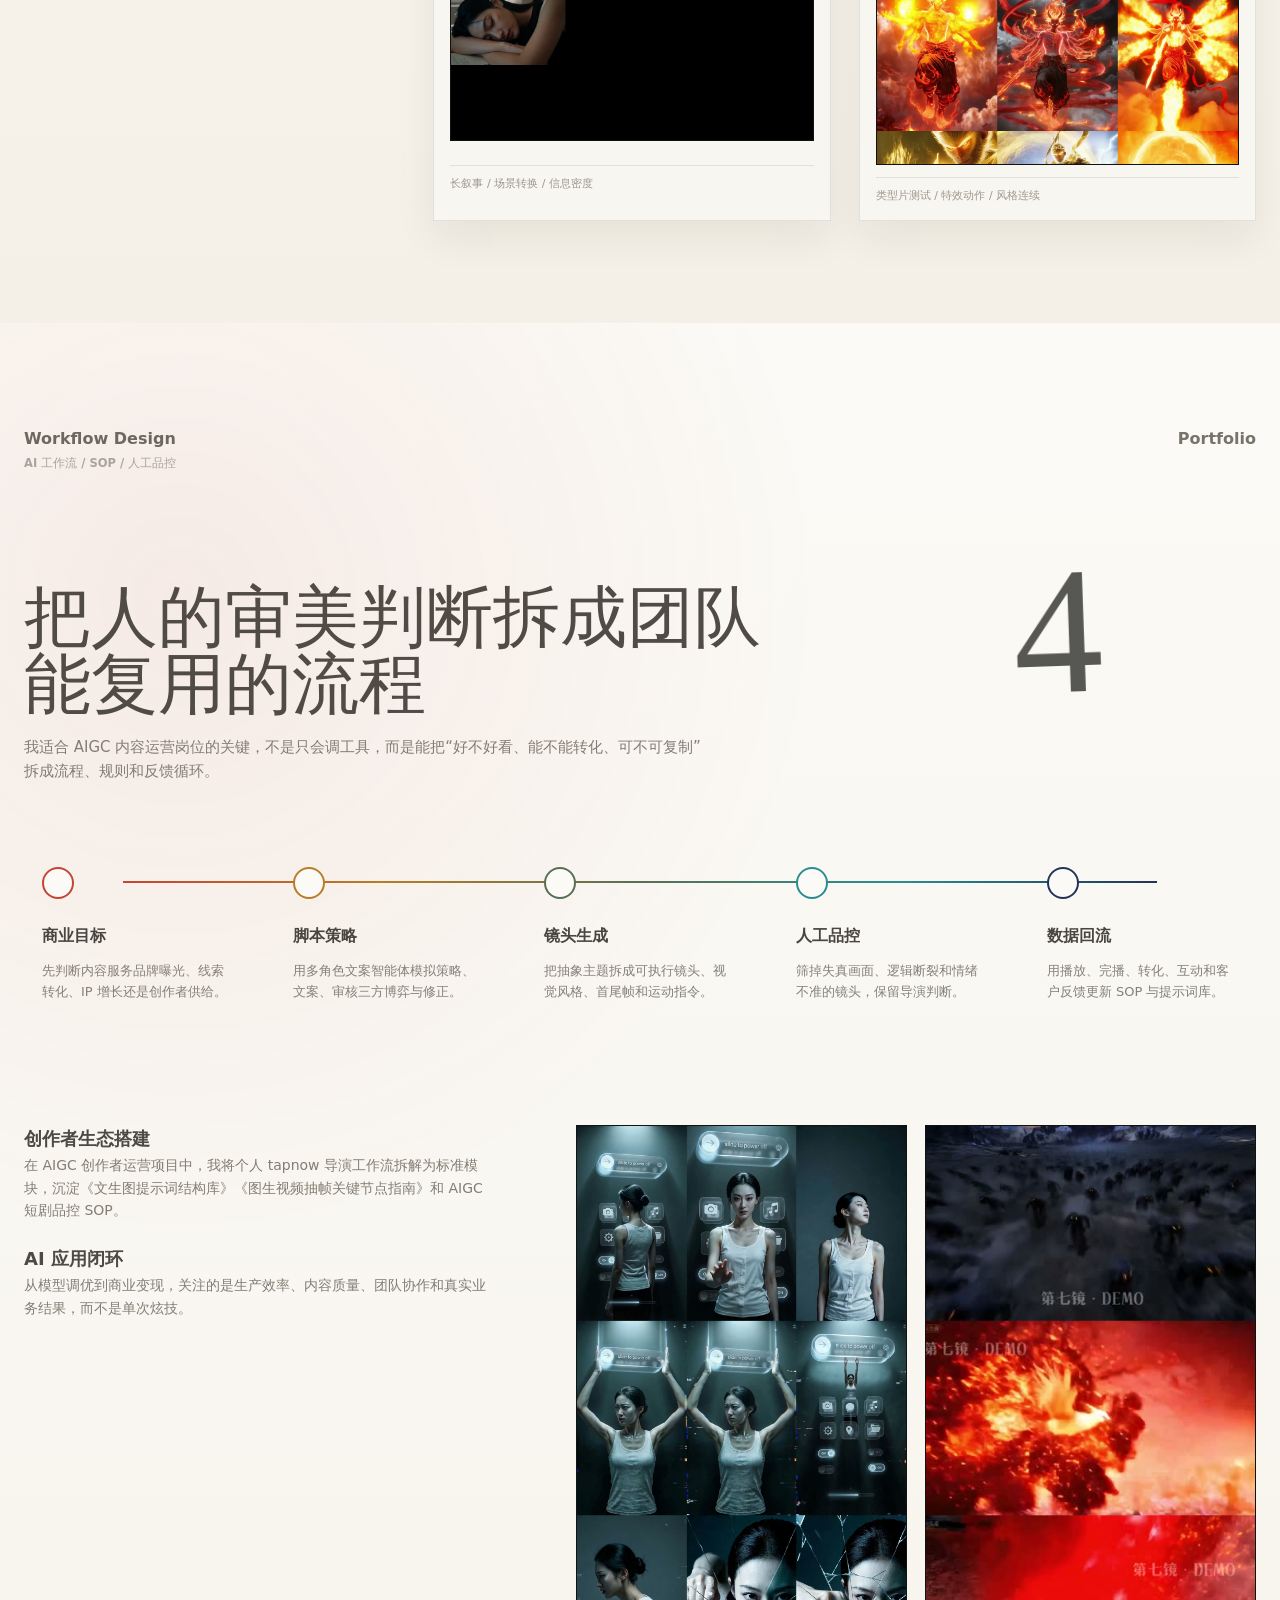
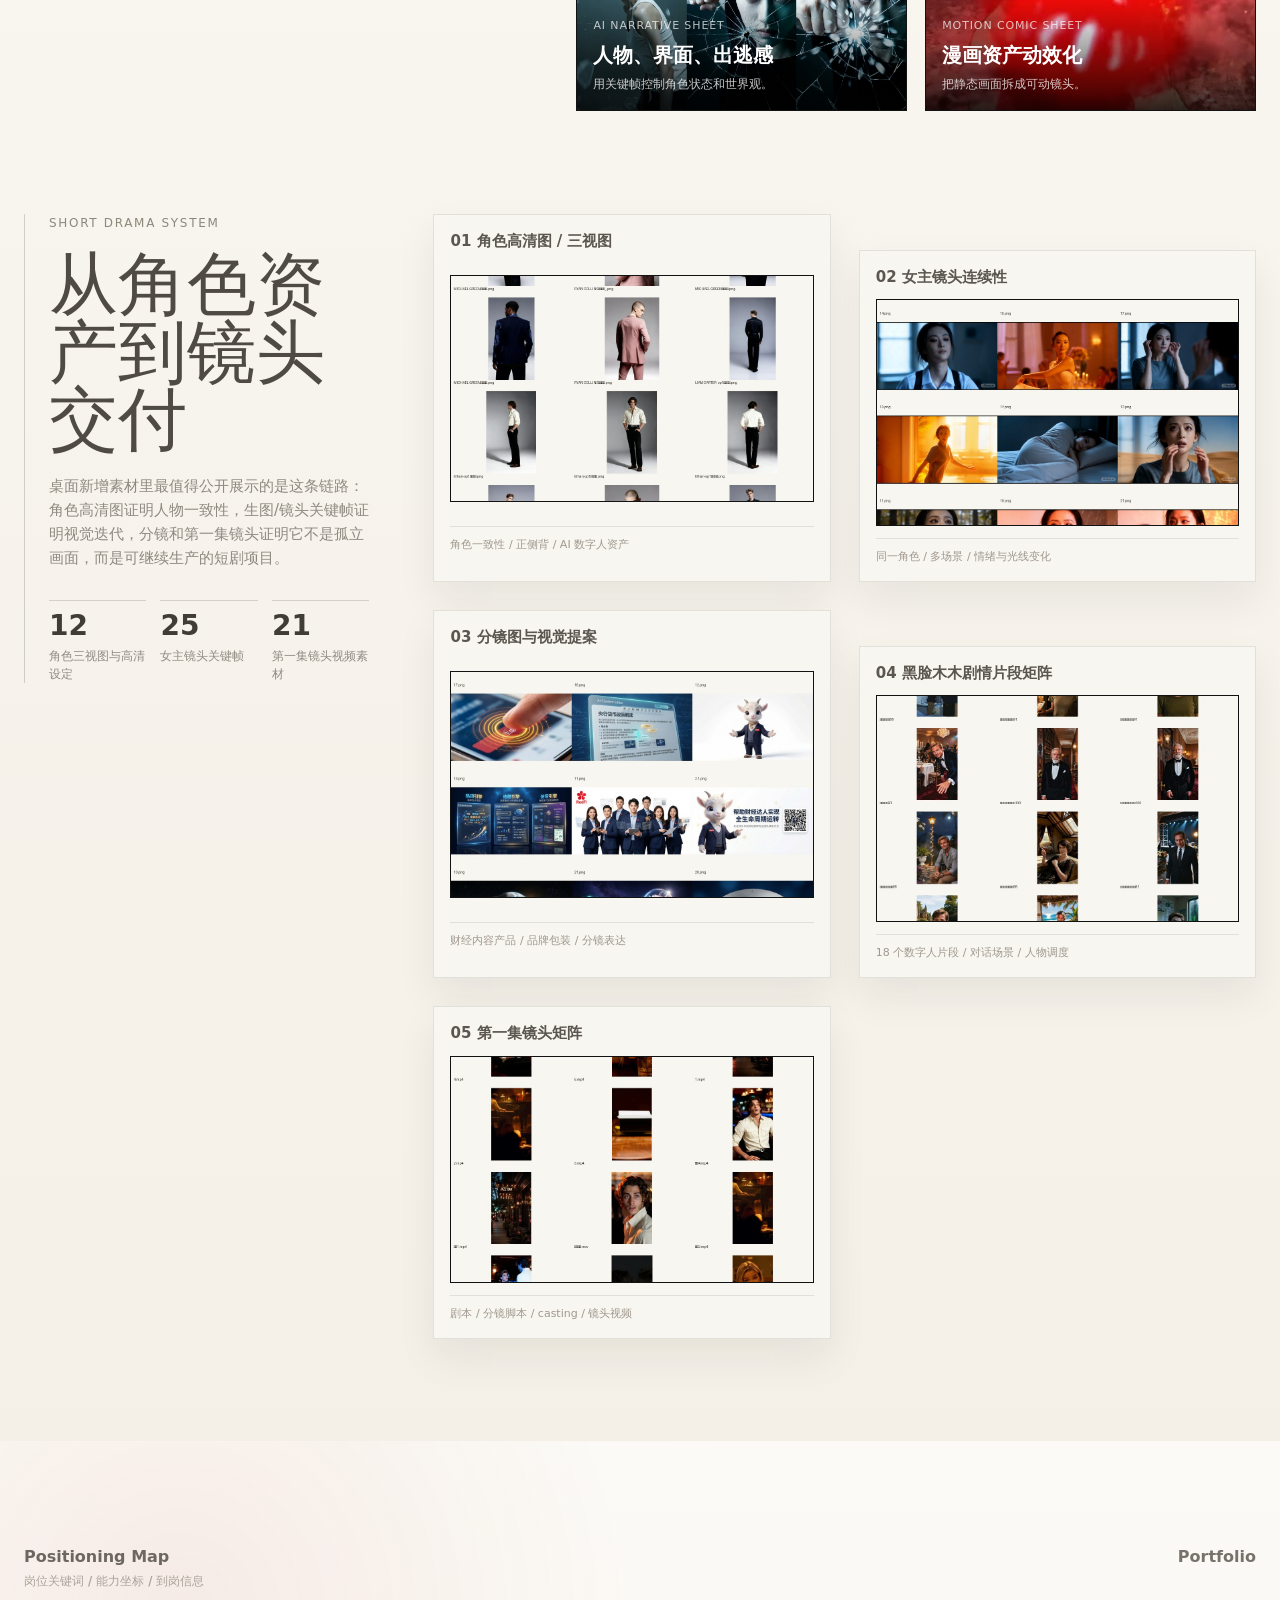
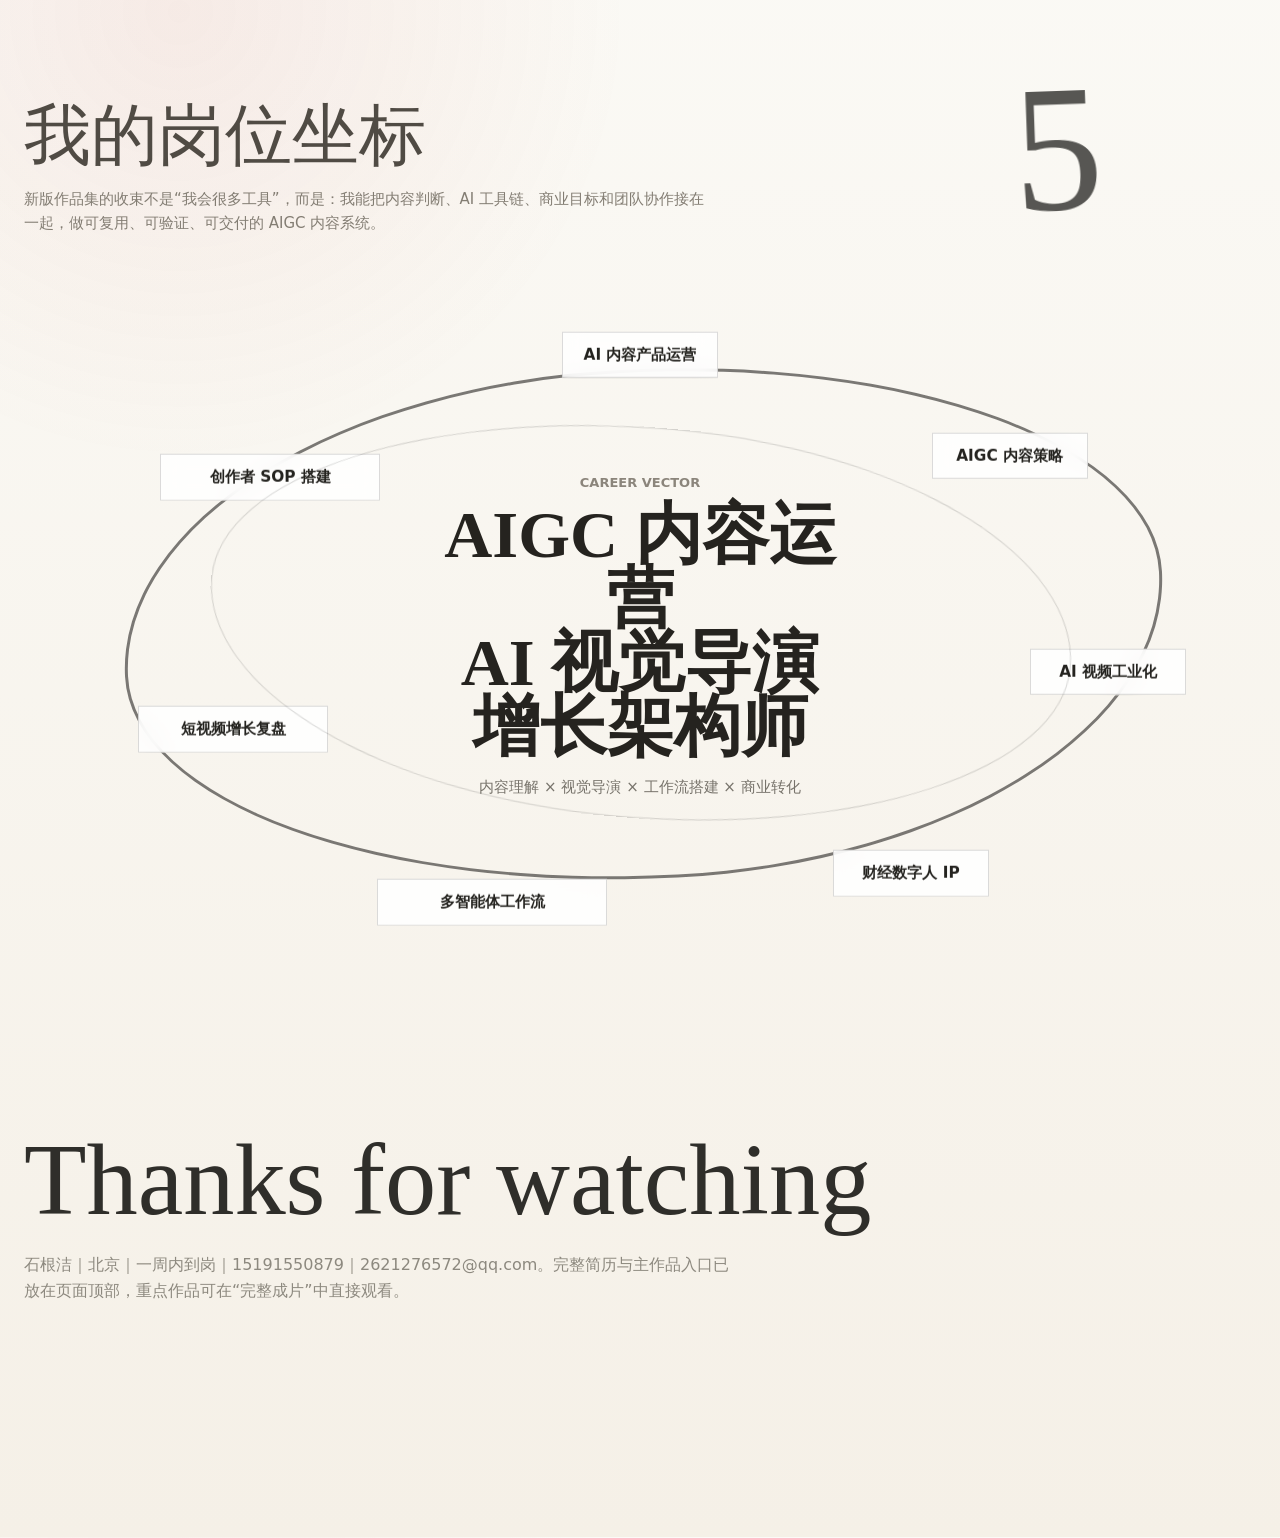
==== commit 7f98b5f5: "Refresh portfolio with AIGC director casebook" ====
--- a/index.html
+++ b/index.html
@@ -5,23 +5,24 @@
     <meta name="viewport" content="width=device-width, initial-scale=1.0" />
     <meta
       name="description"
-      content="石根洁 AI 产品经理、AI Agent、Vibe Coding 与 AIGC 内容增长作品集 Casebook。"
+      content="石根洁作品集：AI 视觉导演、AIGC 内容运营、AI 视频工业化、增长与内容工作流案例。"
     />
-    <title>石根洁 | AI Product Casebook</title>
+    <title>石根洁 | AI Visual Director Casebook</title>
     <style>
       :root {
-        --paper: #ffffff;
-        --paper-deep: #efebe4;
+        --paper: #fbfaf6;
+        --paper-deep: #eee8dc;
+        --paper-warm: #f5f0e7;
         --ink: #24231f;
-        --muted: #8d897f;
-        --quiet: #b5b0a6;
+        --muted: #827d74;
+        --quiet: #aaa49a;
         --line: rgba(36, 35, 31, 0.14);
-        --black: #070707;
-        --red: #cb3d2d;
+        --black: #080807;
+        --red: #c54533;
         --blue: #23345b;
-        --green: #586f54;
-        --cyan: #2a9ca3;
-        --gold: #c78b2f;
+        --green: #596f54;
+        --gold: #b87d27;
+        --cyan: #2a8e91;
         --max: 1380px;
         --mx: 0;
         --my: 0;
@@ -37,13 +38,27 @@
 
       body {
         margin: 0;
+        overflow-x: hidden;
         background: var(--black);
         color: var(--ink);
         font-family:
           ui-sans-serif, system-ui, -apple-system, BlinkMacSystemFont, "Segoe UI",
           "PingFang SC", "Microsoft YaHei", sans-serif;
         line-height: 1.6;
-        overflow-x: hidden;
+      }
+
+      body::before {
+        content: "";
+        position: fixed;
+        inset: 0;
+        z-index: 100;
+        pointer-events: none;
+        opacity: 0.08;
+        background-image:
+          linear-gradient(rgba(0, 0, 0, 0.08) 1px, transparent 1px),
+          linear-gradient(90deg, rgba(0, 0, 0, 0.05) 1px, transparent 1px);
+        background-size: 14px 14px;
+        mix-blend-mode: multiply;
       }
 
       a {
@@ -64,8 +79,9 @@
         margin: 0;
       }
 
-      .grain {
-        background: var(--paper);
+      .scribble {
+        font-family: "Bradley Hand", "Marker Felt", "Comic Sans MS", cursive;
+        font-weight: 300;
       }
 
       .sitebar {
@@ -83,8 +99,7 @@
         backdrop-filter: blur(18px);
       }
 
-      .sitebar .left,
-      .sitebar .right {
+      .sitebar nav {
         display: flex;
         align-items: center;
         gap: 18px;
@@ -97,7 +112,7 @@
       .sitebar a {
         color: rgba(247, 244, 237, 0.68);
         font-size: 13px;
-        font-weight: 680;
+        font-weight: 720;
         white-space: nowrap;
       }
 
@@ -157,9 +172,12 @@
       .page {
         position: relative;
         min-height: 100svh;
+        overflow: clip;
         padding: clamp(54px, 8vw, 104px) 0;
-        overflow: clip;
         border-bottom: 1px solid rgba(255, 255, 255, 0.08);
+        background:
+          radial-gradient(circle at 14% 10%, rgba(197, 69, 51, 0.08), transparent 24%),
+          linear-gradient(180deg, var(--paper), var(--paper-warm));
       }
 
       .page-inner {
@@ -175,7 +193,7 @@
         align-items: flex-start;
         justify-content: space-between;
         gap: 24px;
-        color: #86827a;
+        color: #6d685f;
         font-size: clamp(16px, 1.25vw, 22px);
         font-weight: 780;
       }
@@ -183,7 +201,7 @@
       .page-head small {
         display: block;
         margin-top: 2px;
-        color: #aaa59c;
+        color: #aaa49a;
         font-size: 0.72em;
         font-weight: 560;
       }
@@ -192,16 +210,10 @@
         color: #77736b;
       }
 
-      .scribble {
-        font-family: "Bradley Hand", "Marker Felt", "Comic Sans MS", cursive;
-        font-weight: 300;
-        letter-spacing: 0;
-      }
-
       .page-number {
         position: absolute;
-        top: clamp(80px, 9vw, 140px);
-        right: clamp(54px, 12vw, 180px);
+        top: clamp(78px, 9vw, 142px);
+        right: clamp(50px, 12vw, 180px);
         z-index: 0;
         color: rgba(24, 23, 21, 0.72);
         font-size: clamp(88px, 14vw, 210px);
@@ -217,24 +229,23 @@
       .cover-grid {
         min-height: calc(100svh - 164px);
         display: grid;
-        grid-template-columns: minmax(0, 0.92fr) minmax(360px, 0.76fr);
+        grid-template-columns: minmax(0, 0.94fr) minmax(360px, 0.78fr);
         gap: clamp(36px, 6vw, 92px);
         align-items: center;
       }
 
       .cover-copy {
         position: relative;
-        min-width: 0;
-        min-height: 520px;
+        min-height: 560px;
         display: grid;
         align-content: center;
       }
 
       .cover-loop {
         position: absolute;
-        inset: 26px auto auto 132px;
-        width: min(560px, 70vw);
-        height: 390px;
+        inset: 22px auto auto 92px;
+        width: min(620px, 74vw);
+        height: 420px;
         pointer-events: none;
       }
 
@@ -243,8 +254,8 @@
         stroke: rgba(24, 23, 21, 0.62);
         stroke-width: 5;
         stroke-linecap: round;
-        stroke-dasharray: 1680;
-        stroke-dashoffset: 1680;
+        stroke-dasharray: 1720;
+        stroke-dashoffset: 1720;
         animation: draw 2400ms ease forwards 240ms;
       }
 
@@ -268,10 +279,10 @@
       .cover-copy h1 {
         position: relative;
         z-index: 1;
-        max-width: 760px;
+        max-width: 830px;
         color: #1f1e1b;
-        font-size: clamp(42px, 7vw, 96px);
-        line-height: 0.94;
+        font-size: clamp(42px, 7vw, 100px);
+        line-height: 0.92;
       }
 
       .cover-copy h1 span {
@@ -281,16 +292,11 @@
       .cover-statement {
         position: relative;
         z-index: 1;
-        max-width: 720px;
+        max-width: 760px;
         margin-top: 28px;
-        color: #77736b;
+        color: #706a62;
         font-size: clamp(13px, 1.02vw, 16px);
         line-height: 1.78;
-        overflow-wrap: anywhere;
-      }
-
-      .cover-statement p {
-        margin: 0;
       }
 
       .cover-statement p + p {
@@ -336,199 +342,126 @@
 
       .collage {
         position: relative;
-        min-height: clamp(360px, 44vw, 620px);
+        min-height: clamp(420px, 48vw, 680px);
         display: grid;
         align-items: center;
       }
 
-      .cover-gif-shell {
-        position: relative;
-        width: min(720px, 100%);
-        aspect-ratio: 16 / 9;
+      .hero-film {
+        position: relative;
+        width: min(640px, 100%);
+        aspect-ratio: 9 / 16;
         margin-left: auto;
         overflow: hidden;
         border: 1px solid rgba(36, 35, 31, 0.18);
         background: #060606;
-        box-shadow: 0 24px 54px rgba(32, 29, 24, 0.16);
-        transform: translate3d(calc(var(--mx) * 12px), calc(var(--my) * 8px), 0);
+        box-shadow: 0 24px 54px rgba(32, 29, 24, 0.18);
+        transform: translate3d(calc(var(--mx) * 12px), calc(var(--my) * 8px), 0) rotate(1deg);
         transition: transform 180ms ease;
       }
 
-      .cover-gif-shell img {
+      .hero-film video {
         width: 100%;
         height: 100%;
         object-fit: cover;
       }
 
-      .float {
+      .float-note {
         position: absolute;
-        border: 1px solid rgba(36, 35, 31, 0.1);
-        background: #f0ebe2;
-        box-shadow: 0 22px 46px rgba(32, 29, 24, 0.13);
-        transition: transform 180ms ease;
-      }
-
-      .float img,
-      .float video {
-        width: 100%;
-        height: 100%;
-        object-fit: cover;
-      }
-
-      .float-a {
-        top: 14px;
-        right: 4%;
-        width: min(500px, 64vw);
-        aspect-ratio: 16 / 10;
-        transform: translate3d(calc(var(--mx) * 18px), calc(var(--my) * 16px), 0) rotate(2deg);
-      }
-
-      .full-gif {
-        object-fit: contain !important;
-        background: #11110f;
-      }
-
-      .float-a .full-gif,
-      .demo-frame .full-gif,
-      .work-card .full-gif {
-        padding: 10px;
-      }
-
-      .float-b {
         left: 0;
-        top: 250px;
-        width: min(270px, 40vw);
-        aspect-ratio: 9 / 16;
-        transform: translate3d(calc(var(--mx) * -14px), calc(var(--my) * 10px), 0) rotate(-4deg);
-      }
-
-      .float-c {
-        right: 10%;
-        bottom: 34px;
-        width: min(250px, 42vw);
-        aspect-ratio: 9 / 16;
-        transform: translate3d(calc(var(--mx) * 10px), calc(var(--my) * -12px), 0) rotate(5deg);
+        bottom: 8%;
+        width: min(320px, 54vw);
+        padding: 20px;
+        border: 1px solid rgba(36, 35, 31, 0.16);
+        background: rgba(251, 250, 246, 0.92);
+        color: #5d5850;
+        font-size: 13px;
+        box-shadow: 0 18px 40px rgba(32, 29, 24, 0.12);
+        transform: rotate(-3deg);
+      }
+
+      .float-note strong {
+        display: block;
+        margin-bottom: 8px;
+        color: #24231f;
+        font-size: 22px;
+        line-height: 1;
       }
 
       .section-title {
         position: relative;
         z-index: 2;
-        max-width: 520px;
+        max-width: 760px;
         margin-top: clamp(52px, 9vw, 112px);
       }
 
       .section-title h2 {
-        color: #66625a;
-        font-size: clamp(36px, 4.6vw, 64px);
-        line-height: 1.05;
-        font-weight: 520;
+        color: #504b44;
+        font-size: clamp(38px, 5.2vw, 76px);
+        line-height: 1;
+        font-weight: 560;
       }
 
       .section-title p {
+        max-width: 680px;
         margin-top: 18px;
-        color: #99948b;
+        color: #837d73;
         font-size: 15px;
       }
 
-      .product-layout {
+      .metrics-strip {
         position: relative;
         z-index: 2;
         display: grid;
-        grid-template-columns: minmax(640px, 1.18fr) minmax(330px, 0.62fr);
-        gap: clamp(42px, 6vw, 92px);
-        align-items: center;
-        margin-top: 52px;
-      }
-
-      .phone-row {
-        position: relative;
-        display: grid;
-        grid-template-columns: minmax(210px, 0.9fr) repeat(3, minmax(130px, 0.62fr));
-        gap: clamp(16px, 2vw, 28px);
-        align-items: center;
-      }
-
-      .phone-row::before {
-        content: "Prototype Screens";
-        position: absolute;
-        left: 8px;
-        top: -32px;
-        color: #a19a91;
-        font-size: 12px;
-        letter-spacing: 0.12em;
-        text-transform: uppercase;
-      }
-
-      .phone-shot {
-        position: relative;
-        overflow: hidden;
-        border-radius: 22px;
-        border: 1px solid rgba(36, 35, 31, 0.12);
-        background: #f8f6f0;
-        box-shadow: 0 20px 42px rgba(34, 30, 24, 0.12);
-      }
-
-      .phone-shot::after {
-        content: attr(data-label);
-        position: absolute;
-        left: 14px;
-        right: 14px;
-        bottom: 14px;
-        border-top: 1px solid rgba(36, 35, 31, 0.1);
-        padding-top: 10px;
-        color: #8f887e;
-        font-size: 11px;
-        line-height: 1.35;
-        pointer-events: none;
-      }
-
-      .phone-shot img {
+        grid-template-columns: repeat(4, minmax(0, 1fr));
+        gap: 16px;
+        margin-top: 44px;
+      }
+
+      .metric {
+        min-height: 148px;
+        padding: 18px;
+        border-top: 1px solid rgba(36, 35, 31, 0.2);
+        background: rgba(255, 255, 255, 0.36);
+      }
+
+      .metric strong {
         display: block;
-        width: 100%;
-        aspect-ratio: 9 / 18.6;
-        object-fit: cover;
-        object-position: top center;
-        transition: transform 800ms ease;
-      }
-
-      .phone-shot.featured {
-        transform: translateY(-12px);
-      }
-
-      .phone-shot.featured img {
-        aspect-ratio: 9 / 17.8;
-      }
-
-      .phone-shot:nth-child(2) {
-        transform: translateY(54px);
-      }
-
-      .phone-shot:nth-child(3) {
-        transform: translateY(-18px);
-      }
-
-      .phone-shot:nth-child(4) {
-        transform: translateY(34px);
-      }
-
-      .phone-shot:hover img {
-        transform: translateY(-18%);
-      }
-
-      .evidence {
-        display: grid;
-        gap: 22px;
-      }
-
-      .evidence h3 {
-        color: #4f4b45;
-        font-size: 26px;
-        line-height: 1.2;
-      }
-
-      .evidence p {
-        color: #868178;
-        font-size: 15px;
+        color: #25231f;
+        font-size: clamp(34px, 4.8vw, 68px);
+        line-height: 0.96;
+      }
+
+      .metric span {
+        display: block;
+        margin-top: 12px;
+        color: #817b71;
+        font-size: 13px;
+      }
+
+      .split {
+        position: relative;
+        z-index: 2;
+        display: grid;
+        grid-template-columns: minmax(360px, 0.7fr) minmax(620px, 1fr);
+        gap: clamp(36px, 6vw, 92px);
+        align-items: start;
+        margin-top: 58px;
+      }
+
+      .copy-block {
+        display: grid;
+        gap: 24px;
+        color: #837d73;
+      }
+
+      .copy-block h3 {
+        color: #4d4943;
+        font-size: 18px;
+      }
+
+      .copy-block p {
+        font-size: 14px;
       }
 
       .proof-list {
@@ -540,7 +473,7 @@
 
       .proof-list div {
         display: grid;
-        grid-template-columns: 34px 1fr;
+        grid-template-columns: 36px 1fr;
         gap: 12px;
         align-items: baseline;
         border-top: 1px solid var(--line);
@@ -554,135 +487,103 @@
         line-height: 1;
       }
 
-      .motion-grid {
-        position: relative;
-        z-index: 2;
-        display: grid;
-        grid-template-columns: minmax(420px, 1.02fr) minmax(360px, 0.78fr);
-        gap: clamp(36px, 6vw, 88px);
-        align-items: center;
-        margin-top: 52px;
-      }
-
-      .demo-frame {
-        position: relative;
-        overflow: hidden;
-        border: 12px solid #12110f;
-        background: url("assets/portfolio/vibe-coding-demo-poster.jpg") center / cover no-repeat #12110f;
-        box-shadow: 0 28px 62px rgba(28, 25, 21, 0.18);
-      }
-
-      .demo-frame img {
-        width: 100%;
-        aspect-ratio: 16 / 10;
-        object-fit: cover;
-        filter: saturate(1.04) contrast(1.02);
-      }
-
-      .scanline {
-        position: absolute;
-        inset: 0;
-        pointer-events: none;
-        opacity: 0.28;
-        background: linear-gradient(180deg, transparent, rgba(255, 255, 255, 0.32), transparent);
-        transform: translateY(-100%);
-        animation: scan 4.2s ease-in-out infinite;
-      }
-
-      @keyframes scan {
-        60%,
-        100% {
-          transform: translateY(100%);
-        }
-      }
-
-      .code-notes {
-        display: grid;
-        grid-template-columns: repeat(2, minmax(0, 1fr));
-        gap: 14px;
-      }
-
-      .note-card {
-        min-height: 124px;
-        padding: 18px;
-        border: 1px solid var(--line);
-        background: rgba(239, 235, 227, 0.56);
-      }
-
-      .note-card strong {
-        display: block;
-        margin-bottom: 10px;
-        color: #45423d;
-        font-size: 15px;
-      }
-
-      .note-card p {
-        color: #8c867b;
-        font-size: 13px;
-      }
-
-      .gallery-layout {
-        position: relative;
-        z-index: 2;
-        display: grid;
-        grid-template-columns: minmax(340px, 0.62fr) minmax(560px, 1.1fr);
-        gap: clamp(32px, 5vw, 82px);
-        align-items: start;
-        margin-top: 56px;
-      }
-
-      .copy-block {
-        display: grid;
-        gap: 26px;
-        color: #89847b;
-      }
-
-      .copy-block h3 {
-        color: #555149;
-        font-size: 18px;
-      }
-
-      .copy-block p {
-        font-size: 14px;
-      }
-
-      .poster-grid {
-        display: grid;
-        grid-template-columns: repeat(4, minmax(0, 1fr));
-        gap: 18px;
-      }
-
-      .highlight-gallery {
-        position: relative;
-        z-index: 2;
+      .case-grid {
         display: grid;
         grid-template-columns: repeat(2, minmax(0, 1fr));
         gap: 18px;
-        margin-top: 44px;
-      }
-
-      .highlight-card {
-        display: block;
+      }
+
+      .case-card {
+        position: relative;
         overflow: hidden;
-        border: 1px solid rgba(36, 35, 31, 0.12);
-        background: #050505;
+        min-height: 320px;
+        border: 1px solid rgba(36, 35, 31, 0.1);
+        background: #111;
+        color: #fff;
         transition:
           transform 180ms ease,
           box-shadow 180ms ease;
       }
 
-      .highlight-card:hover {
+      .case-card:hover {
         transform: translateY(-2px);
         box-shadow: 0 18px 34px rgba(34, 30, 24, 0.16);
       }
 
-      .highlight-card img {
-        display: block;
+      .case-card.tall {
+        min-height: 560px;
+      }
+
+      .case-card.wide {
+        grid-column: span 2;
+        min-height: 420px;
+      }
+
+      .case-card img,
+      .case-card video {
         width: 100%;
-        height: auto;
-      }
-
-      .director-showcase {
+        height: 100%;
+        min-height: inherit;
+        object-fit: cover;
+      }
+
+      .case-card video {
+        position: absolute;
+        inset: 0;
+        z-index: 1;
+        opacity: 0;
+        transition: opacity 180ms ease;
+      }
+
+      .case-card:hover video,
+      .case-card.is-playing video {
+        opacity: 1;
+      }
+
+      .case-caption {
+        position: absolute;
+        left: 0;
+        right: 0;
+        bottom: 0;
+        z-index: 2;
+        display: grid;
+        gap: 8px;
+        padding: 16px;
+        background: linear-gradient(180deg, transparent, rgba(0, 0, 0, 0.78));
+      }
+
+      .case-caption small {
+        color: rgba(255, 255, 255, 0.72);
+        font-size: 11px;
+        letter-spacing: 0.08em;
+        text-transform: uppercase;
+      }
+
+      .case-caption strong {
+        font-size: 20px;
+        line-height: 1.22;
+      }
+
+      .case-caption span {
+        color: rgba(255, 255, 255, 0.78);
+        font-size: 12px;
+      }
+
+      .full-link {
+        position: absolute;
+        top: 14px;
+        right: 14px;
+        z-index: 3;
+        padding: 8px 12px;
+        border: 1px solid rgba(255, 255, 255, 0.3);
+        background: rgba(0, 0, 0, 0.5);
+        color: rgba(255, 255, 255, 0.9);
+        font-size: 12px;
+        font-weight: 760;
+        backdrop-filter: blur(10px);
+      }
+
+      .sheet-showcase {
         position: relative;
         z-index: 2;
         display: grid;
@@ -690,24 +591,23 @@
         gap: clamp(34px, 5vw, 78px);
         align-items: start;
         margin-top: clamp(58px, 8vw, 112px);
-        scroll-margin-top: 96px;
-      }
-
-      .director-intro {
+      }
+
+      .sticky-note {
         position: sticky;
         top: 92px;
         padding-left: 24px;
         border-left: 1px solid rgba(36, 35, 31, 0.18);
       }
 
-      .director-kicker {
+      .sticky-note .kicker {
         color: #8e877b;
         font-size: 12px;
         letter-spacing: 0.14em;
         text-transform: uppercase;
       }
 
-      .director-intro h2 {
+      .sticky-note h2 {
         margin-top: 18px;
         color: #4f4b44;
         font-size: clamp(38px, 5.4vw, 76px);
@@ -715,7 +615,7 @@
         line-height: 0.98;
       }
 
-      .director-intro p {
+      .sticky-note p {
         margin-top: 20px;
         color: #8f897f;
         font-size: 15px;
@@ -748,34 +648,13 @@
         line-height: 1.45;
       }
 
-      .director-abilities {
-        display: grid;
-        gap: 12px;
-        margin-top: 28px;
-        color: #726c64;
-        font-size: 13px;
-      }
-
-      .director-abilities div {
-        display: flex;
-        justify-content: space-between;
-        gap: 18px;
-        border-top: 1px solid rgba(36, 35, 31, 0.1);
-        padding-top: 10px;
-      }
-
-      .director-abilities strong {
-        color: #4d4943;
-        white-space: nowrap;
-      }
-
-      .director-gallery {
+      .sheet-grid {
+        display: grid;
         grid-template-columns: repeat(2, minmax(0, 1fr));
         gap: 28px;
-        margin-top: 0;
-      }
-
-      .director-gallery .highlight-card {
+      }
+
+      .sheet-card {
         display: grid;
         gap: 12px;
         overflow: hidden;
@@ -786,7 +665,7 @@
         box-shadow: 0 18px 38px rgba(34, 30, 24, 0.07);
       }
 
-      .director-gallery .highlight-card::before {
+      .sheet-card::before {
         content: attr(data-no) "  " attr(data-title);
         color: #5b5750;
         font-size: 15px;
@@ -794,7 +673,7 @@
         line-height: 1.35;
       }
 
-      .director-gallery .highlight-card::after {
+      .sheet-card::after {
         content: attr(data-meta);
         border-top: 1px solid rgba(36, 35, 31, 0.1);
         padding-top: 10px;
@@ -803,88 +682,16 @@
         line-height: 1.45;
       }
 
-      .director-gallery .highlight-card img {
-        display: block;
+      .sheet-card img {
         width: 100%;
-        aspect-ratio: 1478 / 846;
-        height: auto;
+        aspect-ratio: 16 / 10;
         object-fit: cover;
-        object-position: center 57%;
         border: 1px solid rgba(36, 35, 31, 0.1);
         background: #111;
       }
 
-      .director-gallery .highlight-card:nth-child(2n) {
+      .sheet-card:nth-child(2n) {
         margin-top: 36px;
-      }
-
-      .director-gallery .highlight-card:nth-child(6n + 5) {
-        margin-top: -8px;
-      }
-
-      .work-card {
-        position: relative;
-        overflow: hidden;
-        min-height: 280px;
-        border: 1px solid rgba(36, 35, 31, 0.09);
-        background: #f0ebe2;
-        transform-style: preserve-3d;
-        transition:
-          transform 180ms ease,
-          box-shadow 180ms ease;
-      }
-
-      .work-poster,
-      .work-card video,
-      .work-card img {
-        width: 100%;
-        height: 100%;
-        min-height: 280px;
-        object-fit: cover;
-      }
-
-      .work-poster {
-        display: block;
-      }
-
-      .work-card video {
-        position: absolute;
-        inset: 0;
-        z-index: 1;
-        opacity: 0;
-        transition: opacity 180ms ease;
-      }
-
-      .work-card.is-playing video,
-      .work-card:hover video {
-        opacity: 1;
-      }
-
-      .work-card .caption {
-        position: absolute;
-        left: 0;
-        right: 0;
-        bottom: 0;
-        z-index: 2;
-        padding: 12px;
-        color: #fff;
-        background: linear-gradient(180deg, transparent, rgba(0, 0, 0, 0.72));
-        font-size: 12px;
-        transform: translateY(0);
-      }
-
-      .work-card:hover {
-        box-shadow: 0 18px 34px rgba(34, 30, 24, 0.16);
-      }
-
-      .wide-card {
-        grid-column: span 2;
-      }
-
-      .system-map {
-        position: relative;
-        z-index: 2;
-        margin-top: 60px;
       }
 
       .map-line {
@@ -892,6 +699,7 @@
         display: grid;
         grid-template-columns: repeat(5, minmax(0, 1fr));
         gap: 24px;
+        margin-top: 54px;
       }
 
       .map-line::before {
@@ -901,12 +709,12 @@
         right: 8%;
         top: 44px;
         height: 2px;
-        background: linear-gradient(90deg, var(--red), var(--gold), var(--cyan), var(--blue));
+        background: linear-gradient(90deg, var(--red), var(--gold), var(--green), var(--cyan), var(--blue));
       }
 
       .map-node {
         position: relative;
-        min-height: 210px;
+        min-height: 230px;
         padding: 86px 18px 18px;
       }
 
@@ -953,21 +761,21 @@
         font-size: 13px;
       }
 
-      .keyword-orbit {
+      .orbit {
         position: relative;
         z-index: 2;
-        min-height: clamp(520px, 58vw, 720px);
+        min-height: clamp(540px, 58vw, 720px);
         margin-top: 48px;
       }
 
-      .keyword-orbit::before,
-      .keyword-orbit::after {
+      .orbit::before,
+      .orbit::after {
         content: "";
         position: absolute;
         pointer-events: none;
       }
 
-      .keyword-orbit::before {
+      .orbit::before {
         left: 8%;
         top: 12%;
         width: 84%;
@@ -977,7 +785,7 @@
         transform: rotate(-3deg);
       }
 
-      .keyword-orbit::after {
+      .orbit::after {
         left: 15%;
         top: 20%;
         width: 70%;
@@ -991,7 +799,7 @@
         position: absolute;
         left: 50%;
         top: 49%;
-        width: min(420px, 70vw);
+        width: min(460px, 70vw);
         padding: 30px 34px;
         color: #25231f;
         text-align: center;
@@ -1039,58 +847,18 @@
         text-align: center;
         backdrop-filter: blur(10px);
         transform: translate(-50%, -50%);
-        transition:
-          transform 180ms ease,
-          border-color 180ms ease,
-          background 180ms ease;
-      }
-
-      .orbit-keywords li:hover {
-        border-color: rgba(36, 35, 31, 0.38);
-        background: #fff;
-        transform: translate(-50%, -50%) scale(1.03);
-      }
-
-      .orbit-keywords li:nth-child(1) {
-        left: 50%;
-        top: 10%;
-      }
-
-      .orbit-keywords li:nth-child(2) {
-        left: 80%;
-        top: 24%;
-      }
-
-      .orbit-keywords li:nth-child(3) {
-        left: 88%;
-        top: 54%;
-      }
-
-      .orbit-keywords li:nth-child(4) {
-        left: 72%;
-        top: 82%;
-      }
-
-      .orbit-keywords li:nth-child(5) {
-        left: 38%;
-        top: 86%;
-        min-width: 230px;
-      }
-
-      .orbit-keywords li:nth-child(6) {
-        left: 17%;
-        top: 62%;
-        min-width: 190px;
-      }
-
-      .orbit-keywords li:nth-child(7) {
-        left: 20%;
-        top: 27%;
-        min-width: 220px;
-      }
+      }
+
+      .orbit-keywords li:nth-child(1) { left: 50%; top: 10%; }
+      .orbit-keywords li:nth-child(2) { left: 80%; top: 24%; }
+      .orbit-keywords li:nth-child(3) { left: 88%; top: 54%; }
+      .orbit-keywords li:nth-child(4) { left: 72%; top: 82%; }
+      .orbit-keywords li:nth-child(5) { left: 38%; top: 86%; min-width: 230px; }
+      .orbit-keywords li:nth-child(6) { left: 17%; top: 62%; min-width: 190px; }
+      .orbit-keywords li:nth-child(7) { left: 20%; top: 27%; min-width: 220px; }
 
       .end-note {
-        min-height: 58svh;
+        min-height: 48svh;
         display: grid;
         align-content: center;
         color: #8d897f;
@@ -1103,7 +871,7 @@
       }
 
       .end-note p {
-        max-width: 620px;
+        max-width: 720px;
         margin-top: 26px;
         font-size: 16px;
       }
@@ -1131,10 +899,8 @@
         }
 
         .cover-grid,
-        .product-layout,
-        .motion-grid,
-        .gallery-layout,
-        .split {
+        .split,
+        .sheet-showcase {
           grid-template-columns: 1fr;
         }
 
@@ -1142,7 +908,12 @@
           min-height: auto;
         }
 
-        .poster-grid {
+        .hero-film {
+          width: min(430px, 100%);
+          margin: 0 auto;
+        }
+
+        .metrics-strip {
           grid-template-columns: repeat(2, minmax(0, 1fr));
         }
 
@@ -1178,9 +949,7 @@
         .counter {
           position: absolute;
           left: 50%;
-          right: auto;
           transform: translateX(-50%);
-          justify-self: end;
           font-size: 13px;
         }
 
@@ -1205,14 +974,12 @@
         }
 
         .cover-copy {
-          width: 100%;
-          min-width: 0;
-          min-height: 420px;
+          min-height: 500px;
         }
 
         .cover-loop {
-          left: 24px;
-          width: 90vw;
+          left: 12px;
+          width: 94vw;
         }
 
         .cover-kicker {
@@ -1228,21 +995,14 @@
         }
 
         .cover-copy h1 {
-          width: min(320px, 100%);
-          max-width: 100%;
-          font-size: 40px;
+          width: min(340px, 100%);
+          font-size: 42px;
         }
 
         .cover-statement {
-          width: min(320px, 100%);
-          max-width: 100%;
+          width: min(340px, 100%);
           font-size: 13px;
           line-height: 1.7;
-          word-break: normal;
-        }
-
-        .cover-statement p + p {
-          margin-top: 10px;
         }
 
         .cover-actions {
@@ -1254,71 +1014,52 @@
           width: 100%;
         }
 
-        .collage {
-          min-height: auto;
-        }
-
-        .cover-gif-shell {
+        .float-note {
+          position: relative;
           width: 100%;
-          margin: 0;
+          margin-top: 16px;
           transform: none;
         }
 
-        .phone-row {
-          grid-template-columns: repeat(2, minmax(0, 1fr));
-        }
-
-        .phone-shot,
-        .phone-shot.featured,
-        .phone-shot:nth-child(2),
-        .phone-shot:nth-child(3),
-        .phone-shot:nth-child(4) {
-          transform: none;
-        }
-
-        .code-notes {
+        .metrics-strip,
+        .case-grid,
+        .sheet-grid {
           grid-template-columns: 1fr;
         }
 
-        .poster-grid {
-          grid-template-columns: 1fr;
-        }
-
-        .highlight-gallery {
-          grid-template-columns: 1fr;
-        }
-
-        .director-showcase {
-          grid-template-columns: 1fr;
-        }
-
-        .director-intro {
+        .case-card.wide {
+          grid-column: span 1;
+        }
+
+        .case-card,
+        .case-card.wide,
+        .case-card.tall {
+          min-height: 360px;
+        }
+
+        .sticky-note {
           position: relative;
           top: auto;
           padding-left: 18px;
         }
 
-        .director-gallery .highlight-card {
+        .sheet-card {
           margin-top: 0 !important;
         }
 
-        .wide-card {
-          grid-column: span 1;
-        }
-
-        .keyword-orbit {
+        .orbit {
           min-height: 760px;
           margin-top: 34px;
         }
 
-        .keyword-orbit::before {
+        .orbit::before {
           left: 0;
           top: 10%;
           width: 100%;
           height: 58%;
         }
 
-        .keyword-orbit::after {
+        .orbit::after {
           display: none;
         }
 
@@ -1334,428 +1075,488 @@
           font-size: 14px;
         }
 
-        .orbit-keywords li:nth-child(1) {
-          left: 50%;
-          top: 4%;
-        }
-
-        .orbit-keywords li:nth-child(2) {
-          left: 84%;
-          top: 20%;
-        }
-
-        .orbit-keywords li:nth-child(3) {
-          left: 82%;
-          top: 50%;
-        }
-
-        .orbit-keywords li:nth-child(4) {
-          left: 64%;
-          top: 68%;
-        }
-
-        .orbit-keywords li:nth-child(5) {
-          left: 50%;
-          top: 86%;
-        }
-
-        .orbit-keywords li:nth-child(6) {
-          left: 18%;
-          top: 54%;
-        }
-
-        .orbit-keywords li:nth-child(7) {
-          left: 22%;
-          top: 20%;
-        }
+        .orbit-keywords li:nth-child(1) { left: 50%; top: 4%; }
+        .orbit-keywords li:nth-child(2) { left: 84%; top: 20%; }
+        .orbit-keywords li:nth-child(3) { left: 82%; top: 50%; }
+        .orbit-keywords li:nth-child(4) { left: 64%; top: 68%; }
+        .orbit-keywords li:nth-child(5) { left: 50%; top: 86%; }
+        .orbit-keywords li:nth-child(6) { left: 18%; top: 54%; }
+        .orbit-keywords li:nth-child(7) { left: 22%; top: 20%; }
       }
     </style>
   </head>
   <body>
     <header class="sitebar">
       <nav class="left" aria-label="主导航">
-        <a href="index.html">← Home</a>
-        <a href="#product">Product</a>
-        <a href="#vibe">Vibe Coding</a>
+        <a href="#cover">← Home</a>
+        <a href="#pipeline">Pipeline</a>
+        <a href="#films">Films</a>
         <a href="#growth">Growth</a>
-        <a href="#system">System</a>
+        <a href="#workflow">Workflow</a>
       </nav>
       <div class="counter"><span id="currentPage">01</span> / 06</div>
       <nav class="right" aria-label="资源">
-        <a href="assets/portfolio/shigenjie-ai-product-pm-resume.pdf">PDF Resume</a>
+        <a href="portfolio/new/shigenjie-resume.pdf">PDF Resume</a>
       </nav>
     </header>
     <div class="progress" aria-hidden="true"><span id="progressBar"></span></div>
     <nav class="side-index" aria-label="章节索引">
       <a class="active" href="#cover" aria-label="Cover"></a>
-      <a href="#product" aria-label="Product"></a>
-      <a href="#vibe" aria-label="Vibe coding"></a>
+      <a href="#pipeline" aria-label="Pipeline"></a>
+      <a href="#films" aria-label="Films"></a>
       <a href="#growth" aria-label="Growth"></a>
-      <a href="#system" aria-label="System"></a>
-      <a href="#creation" aria-label="Creation"></a>
+      <a href="#workflow" aria-label="Workflow"></a>
+      <a href="#position" aria-label="Position"></a>
     </nav>
 
     <main>
-      <section class="page cover grain" id="cover" data-page="01">
+      <section class="page cover" id="cover" data-page="01">
         <div class="page-inner cover-grid">
           <div class="cover-copy reveal">
-            <svg class="cover-loop" viewBox="0 0 560 390" aria-hidden="true">
+            <svg class="cover-loop" viewBox="0 0 620 420" aria-hidden="true">
               <path
-                d="M128 65 C48 112 78 194 188 190 C269 187 317 119 250 58 C355 21 498 51 468 144 C449 203 379 207 387 268 C397 348 270 368 241 300 C217 244 151 280 95 255 C23 224 26 113 128 65 Z"
+                d="M137 78 C40 124 75 220 204 205 C304 193 341 103 257 55 C374 16 546 51 510 158 C487 226 403 221 414 294 C426 385 283 392 246 316 C219 260 148 302 86 274 C5 238 28 127 137 78 Z"
               />
             </svg>
             <div class="cover-kicker">
               <span>石根洁作品集 Portfolio</span>
               <span>2023-2026</span>
-              <span>AI内容产品运营｜AIGC内容策略｜AI工作流设计｜AI导演</span>
-            </div>
-            <h1 class="scribble"><span>Vibe Product</span><span>Casebook</span></h1>
+              <span>AI视觉导演｜AIGC内容运营｜增长架构｜视频工业化</span>
+            </div>
+            <h1 class="scribble"><span>AI Visual</span><span>Director</span><span>Casebook</span></h1>
             <div class="cover-statement">
               <p>
-                我将自己定义为懂内容、懂技术、懂商业转化的 AI内容产品运营｜AIGC内容策略｜AI工作流设计｜AI导演。得益于西安邮电大学数字艺术学院的跨学科背景，我并未受限于传统文科思维，而是较早建立了“新闻传播逻辑 + 影视视听语言 + 数字技术应用 + AI 工具链实践”的复合视角。
+                我现在的定位是 AIGC 内容运营与 AI 视觉导演：一边理解内容、用户情绪与商业转化，一边把 AI 工具链、编剧工作流、导演判断和投放复盘接成可复制的生产系统。
               </p>
               <p>
-                在过往实战中，从 MCN 二次元艺人运营，到电商短视频转化逻辑，再到与百万级文旅 IP 的商业化共创，我完整经历了流量获取、用户沟通、内容生产、品牌叙事与商业变现的全周期。这些经历让我意识到，未来的内容竞争不只发生在创意层面，更发生在生产效率、技术协同和系统化表达能力上。
+                在北京梧桐花开科技，我负责公司 AI 品宣视频产线和市场 AI 应用；在世哆睿安，我把个人 AI 导演工作流拆成创作者可复用的 SOP；在中秦传媒和明珠家居，我完整做过账号定位、脚本、剪辑、投放和复盘。
               </p>
               <p>
-                面对 AIGC 对内容产业的重构，我选择主动入局。在攻读北交大新传硕士、持续深耕传播理论的同时，我也投身一线 AI 项目实践，并开始通过 vibe coding 的方式，将创意想法快速转化为可运行的工具、原型和内容生产流程。相比只会使用 AI 工具，我更关注如何把 AI 融入选题策划、脚本生成、视觉表达、交互体验和商业交付之中，让内容能力从“会创作”进一步升级为“会设计系统、会搭建流程、会推动落地”。
+                这份作品集不只展示“我会做视频”，更展示我如何把成片质量、数据增长、工作流搭建和团队复用放在同一张桌面上，让内容生产从灵感变成系统。
               </p>
-              <p>
-                这种理论、内容、技术与商业实践交织的成长路径，让我逐渐从单一内容创作者转向多维度的 AIGC 内容创新者。未来，我希望成为 AIGC 时代的故事工程师，用技术拓展叙事边界，用内容连接用户情绪，用系统化能力提升传播效率，让优质内容实现更精准、更高效、更具想象力的表达与抵达。
-              </p>
             </div>
             <div class="cover-actions">
-              <a class="button dark" href="assets/portfolio/shigenjie-ai-product-pm-resume.pdf">视觉 PDF 简历</a>
-              <a class="button" href="index.html">主作品集</a>
+              <a class="button dark" href="#films">查看完整成片</a>
+              <a class="button" href="portfolio/new/shigenjie-resume.pdf">PDF 简历</a>
             </div>
           </div>
           <div class="collage reveal">
-            <div class="cover-gif-shell">
-              <img src="assets/portfolio/echoes-showcase-web.gif" alt="Echoes AI 产品动态展示" />
+            <div class="hero-film">
+              <video muted autoplay loop playsinline poster="portfolio/new/posters/xunfei.jpg">
+                <source src="portfolio/new/previews/xunfei.mp4" type="video/mp4" />
+              </video>
+            </div>
+            <div class="float-note">
+              <strong class="scribble">1 person = mini studio</strong>
+              从策略、脚本、AI 生成、剪辑包装到投放验证，承担传统团队“导演 + 摄影 + 剪辑 + 投手”的复合职能。
             </div>
           </div>
         </div>
       </section>
 
-      <section class="page grain" id="product" data-page="02">
+      <section class="page" id="pipeline" data-page="02">
         <div class="page-inner">
           <div class="page-head">
-            <div>Product Ability <small>AI 陪伴产品 / App 原型 / 用户路径</small></div>
+            <div>Production Pipeline <small>AI 品宣视频 / 多智能体协作 / 低成本成片</small></div>
             <div class="portfolio-mark">Portfolio</div>
           </div>
           <div class="page-number scribble">1</div>
           <div class="section-title reveal">
-            <h2>MirrorPath AI 自我成长 App</h2>
-            <p>围绕长期自我叙事、情绪识别、人格画像和行动反馈，做成一个可演示的 AI 陪伴产品原型。</p>
-          </div>
-          <div class="product-layout">
-            <div class="phone-row reveal">
-              <div class="phone-shot featured" data-label="01 首页：入口与核心模块">
-                <img src="assets/portfolio/mirrorpath-app-home.png" alt="MirrorPath 首页" />
-              </div>
-              <div class="phone-shot" data-label="02 日记：长期记忆输入">
-                <img src="assets/portfolio/mirrorpath-app-diary-screen.png" alt="MirrorPath 日记映照" />
-              </div>
-              <div class="phone-shot" data-label="03 路径：相似案例匹配">
-                <img src="assets/portfolio/mirrorpath-app-path.png" alt="MirrorPath 路径发现" />
-              </div>
-              <div class="phone-shot" data-label="04 导师：陪伴式反馈">
-                <img src="assets/portfolio/mirrorpath-app-mentor.png" alt="MirrorPath 导师对话" />
-              </div>
-            </div>
-            <div class="evidence reveal">
-              <h3>从“我需要被理解”到“产品如何长期记住我”。</h3>
-              <p>
-                这个项目是我把求职方向转向 AI Agent 产品经理的核心证据。不是只做一套 UI，而是拆出输入入口、记忆机制、人格画像、导师对话、安全表达和下一步行动建议。
-              </p>
-              <div class="proof-list">
-                <div><strong>01</strong><span>日记输入沉淀长期记忆，减少一次性聊天产品的断裂感。</span></div>
-                <div><strong>02</strong><span>日记页把情绪、事件、偏好和阶段状态沉淀成可分析输入。</span></div>
-                <div><strong>03</strong><span>路径页把用户困境匹配到相似案例，形成可继续探索的方向。</span></div>
-                <div><strong>04</strong><span>官网和作品集 GIF 让招聘方在几十秒内理解产品价值和交付能力。</span></div>
-              </div>
-            </div>
-          </div>
-        </div>
-      </section>
-
-      <section class="page grain" id="vibe" data-page="03">
-        <div class="page-inner">
-          <div class="page-head">
-            <div>Vibe Coding <small>动态前端 / 原型速度 / 可演示产品</small></div>
-            <div class="portfolio-mark">Portfolio</div>
-          </div>
-          <div class="page-number scribble">2</div>
-          <div class="motion-grid">
-            <div class="demo-frame reveal">
-              <img class="full-gif" src="assets/portfolio/vibe-coding-parallel-demo.gif" alt="Vibe Coding Parallel 动效" />
-              <div class="scanline"></div>
-            </div>
-            <div class="evidence reveal">
-              <div class="section-title" style="margin-top: 0">
-                <h2>把想法快速变成可看的东西</h2>
-                <p>这个页面本身也是案例：我用 Codex / Claude Code，把参考风格、APP UI、网站截图、视频动效和简历叙事合并成一个互动作品集。</p>
-              </div>
-              <div class="code-notes">
-                <div class="note-card">
-                  <strong>Prompt → Prototype</strong>
-                  <p>把“想要的感觉”拆成布局、素材、动效、交互和可验证输出。</p>
-                </div>
-                <div class="note-card">
-                  <strong>Motion as Evidence</strong>
-                  <p>用 GIF 和滚动动效展示产品原型，而不是只给静态截图。</p>
-                </div>
-                <div class="note-card">
-                  <strong>Front-end Taste</strong>
-                  <p>参考作品集 deck 的白纸、留白、页码、手写线条，避免模板感。</p>
-                </div>
-                <div class="note-card">
-                  <strong>PM Delivery</strong>
-                  <p>每个视觉模块都服务岗位叙事：产品、Agent、增长和系统化。</p>
-                </div>
-              </div>
-            </div>
-          </div>
-        </div>
-      </section>
-
-      <section class="page grain" id="growth" data-page="04">
-        <div class="page-inner">
-          <div class="page-head">
-            <div>Operation Ability <small>内容增长 / 创作者运营 / 数据复盘</small></div>
-            <div class="portfolio-mark">Portfolio</div>
-          </div>
-          <div class="page-number scribble">3</div>
-          <div class="gallery-layout">
+            <h2>把 AI 视频生产做成一条可交付的产线</h2>
+            <p>
+              新简历里最核心的变化，是我从单条内容创作者转向“全链路 AI 视频工业化操盘手”。页面第一屏先展示产线能力：从选题、脚本、镜头、生成、剪辑、品控到投放验证。
+            </p>
+          </div>
+          <div class="metrics-strip reveal" aria-label="核心数据">
+            <div class="metric"><strong>50+</strong><span>单人周均稳定输出高转化广告文案</span></div>
+            <div class="metric"><strong>15min</strong><span>AI 文案工作流把单条产出从 2 小时压缩至 15 分钟</span></div>
+            <div class="metric"><strong>18+</strong><span>数字人剧情片段沉淀，验证角色、对话和场景连续性</span></div>
+            <div class="metric"><strong>2W+</strong><span>单账号月均涨粉验证内容与投流承接能力</span></div>
+          </div>
+          <div class="split">
             <div class="copy-block reveal">
               <div>
-                <h3>把内容运营转译成产品增长能力</h3>
+                <h3>工作职责不是“做素材”，而是搭系统</h3>
                 <p>
-                  我做过账号定位、选题策划、脚本生产、投放、复盘和创作者赋能。对产品经理岗位来说，这些不是“内容杂活”，而是冷启动、供给侧质量控制和用户反馈循环。
+                  我用 Claude Code 编程导演智能体与编剧工作流，把策略、文案、审核、镜头拆解、视觉生成和人工品控接成多角色协作流程。
                 </p>
               </div>
               <div>
-                <h3>可量化结果</h3>
-                <p>80+ 条短视频全流程，爆款率从 15% 提升至 40%；品牌合作内容总播放破千万；AI 文案从 2 小时压缩到 15 分钟。</p>
+                <h3>对业务有用的 AI 视频</h3>
+                <p>
+                  作品选择优先保留品牌、知识、财经、文旅和类型片测试，因为它们分别证明商业表达、信息转译、IP 运营、审美控制和技术探索。
+                </p>
               </div>
-              <div>
-                <h3>创作者生态</h3>
-                <p>将个人 AI 导演工作流拆成标准模块，形成提示词结构库、抽帧指南和 AIGC 短剧品控 SOP，社区活跃度提升 35%。</p>
+              <div class="proof-list">
+                <div><strong>01</strong><span>先定义传播目标和受众场景，再决定风格、镜头和节奏。</span></div>
+                <div><strong>02</strong><span>用 AI 批量生成候选素材，用人工导演判断做最终取舍。</span></div>
+                <div><strong>03</strong><span>用数据复盘更新脚本模板、提示词结构和品控规则。</span></div>
               </div>
             </div>
-            <div class="poster-grid reveal">
-              <article class="work-card wide-card">
-                <img class="work-poster" src="assets/portfolio/aigc-highlight-reel-poster.jpg" alt="AIGC 高光混剪 Showreel 封面" />
-                <video class="work-video" muted playsinline loop preload="metadata" poster="assets/portfolio/aigc-highlight-reel-poster.jpg">
-                  <source src="assets/portfolio/aigc-highlight-reel.mp4" type="video/mp4" />
+            <div class="case-grid reveal">
+              <article class="case-card tall">
+                <a class="full-link" href="portfolio/new/full/xunfei.mp4">完整成片</a>
+                <img src="portfolio/new/posters/xunfei.jpg" alt="讯飞智能体耳机品牌视频海报" />
+                <video muted playsinline loop preload="metadata" poster="portfolio/new/posters/xunfei.jpg">
+                  <source src="portfolio/new/previews/xunfei.mp4" type="video/mp4" />
                 </video>
-                <div class="caption">AIGC 高光混剪 Showreel</div>
+                <div class="case-caption">
+                  <small>Brand Video / 183s</small>
+                  <strong>讯飞智能体耳机品牌视频</strong>
+                  <span>把 AI 硬件功能翻译成用户场景和情绪动机。</span>
+                </div>
               </article>
-              <article class="work-card">
-                <img class="work-poster" src="assets/portfolio/brain-poster.jpg" alt="知识类短片封面" />
-                <video class="work-video" muted playsinline loop preload="metadata" poster="assets/portfolio/brain-poster.jpg">
-                  <source src="assets/portfolio/brain-preview.mp4" type="video/mp4" />
+              <article class="case-card tall">
+                <a class="full-link" href="portfolio/new/full/simaqian.mp4">完整成片</a>
+                <img src="portfolio/new/posters/simaqian.jpg" alt="司马迁财经短片海报" />
+                <video muted playsinline loop preload="metadata" poster="portfolio/new/posters/simaqian.jpg">
+                  <source src="portfolio/new/previews/simaqian.mp4" type="video/mp4" />
                 </video>
-                <div class="caption">知识类短片</div>
+                <div class="case-caption">
+                  <small>Finance IP / 94s</small>
+                  <strong>司马迁 2000 年前写好赚钱公式</strong>
+                  <span>历史人物、财经观点和短视频钩子的内容产品化。</span>
+                </div>
               </article>
-              <article class="work-card">
-                <img class="work-poster" src="assets/portfolio/smart-poster.jpg" alt="财经内容 IP 封面" />
-                <video class="work-video" muted playsinline loop preload="metadata" poster="assets/portfolio/smart-poster.jpg">
-                  <source src="assets/portfolio/smart-preview.mp4" type="video/mp4" />
+            </div>
+          </div>
+        </div>
+      </section>
+
+      <section class="page" id="films" data-page="03">
+        <div class="page-inner">
+          <div class="page-head">
+            <div>Selected Films <small>完整成片 / 预览动效 / 质量证据</small></div>
+            <div class="portfolio-mark">Portfolio</div>
+          </div>
+          <div class="page-number scribble">2</div>
+          <div class="section-title reveal">
+            <h2>主作品不堆数量，先让质量自己说话</h2>
+            <p>
+              这里选的是最能证明“成片完整度”的作品：品牌、财经、知识、文旅、类型片和动态漫。卡片悬停播放 8 秒预览，右上角可打开压缩后的完整成片。
+            </p>
+          </div>
+          <div class="case-grid reveal" style="margin-top: 52px">
+            <article class="case-card wide">
+              <a class="full-link" href="portfolio/new/full/blackface-showreel.mp4">完整成片</a>
+              <img src="portfolio/new/posters/blackface-showreel.jpg" alt="黑脸木木数字人 showreel 海报" />
+              <video muted playsinline loop preload="metadata" poster="portfolio/new/posters/blackface-showreel.jpg">
+                <source src="portfolio/new/previews/blackface-showreel.mp4" type="video/mp4" />
+              </video>
+              <div class="case-caption">
+                <small>Digital Human Drama / 94s</small>
+                <strong>黑脸木木数字人 showreel</strong>
+                <span>角色一致性、剧情对话、场景切换和短剧化生产的集中展示。</span>
+              </div>
+            </article>
+            <article class="case-card">
+              <a class="full-link" href="portfolio/new/full/episode1-trailer.mp4">完整成片</a>
+              <img src="portfolio/new/posters/episode1-trailer.jpg" alt="第一集预告样片海报" />
+              <video muted playsinline loop preload="metadata" poster="portfolio/new/posters/episode1-trailer.jpg">
+                <source src="portfolio/new/previews/episode1-trailer.mp4" type="video/mp4" />
+              </video>
+              <div class="case-caption">
+                <small>Episode Trailer / 17s</small>
+                <strong>第一集预告样片</strong>
+                <span>从 casting、剧本、分镜脚本到镜头片段的短剧项目入口。</span>
+              </div>
+            </article>
+            <article class="case-card">
+              <a class="full-link" href="portfolio/new/full/dynamic-comic.mp4">完整成片</a>
+              <img src="portfolio/new/posters/dynamic-comic.jpg" alt="动态漫 Demo 海报" />
+              <video muted playsinline loop preload="metadata" poster="portfolio/new/posters/dynamic-comic.jpg">
+                <source src="portfolio/new/previews/dynamic-comic.mp4" type="video/mp4" />
+              </video>
+              <div class="case-caption">
+                <small>Motion Comic / 36s</small>
+                <strong>动态漫 Demo</strong>
+                <span>漫画资产动效化，适合短剧和 IP 预告片测试。</span>
+              </div>
+            </article>
+            <article class="case-card wide">
+              <a class="full-link" href="portfolio/new/full/wuliangye-spain.mp4">完整成片</a>
+              <img src="portfolio/new/posters/wuliangye-spain.jpg" alt="五粮液全球行西班牙海报" />
+              <video muted playsinline loop preload="metadata" poster="portfolio/new/posters/wuliangye-spain.jpg">
+                <source src="portfolio/new/previews/wuliangye-spain.mp4" type="video/mp4" />
+              </video>
+              <div class="case-caption">
+                <small>Cultural Brand / 38s</small>
+                <strong>五粮液全球行 · 西班牙</strong>
+                <span>品牌叙事、场景调度和高规格商业画面。</span>
+              </div>
+            </article>
+            <article class="case-card">
+              <a class="full-link" href="portfolio/new/full/brain.mp4">完整成片</a>
+              <img src="portfolio/new/posters/brain.jpg" alt="大脑被短视频重新编程海报" />
+              <video muted playsinline loop preload="metadata" poster="portfolio/new/posters/brain.jpg">
+                <source src="portfolio/new/previews/brain.mp4" type="video/mp4" />
+              </video>
+              <div class="case-caption">
+                <small>Knowledge Short / 87s</small>
+                <strong>大脑被短视频重新编程</strong>
+                <span>抽象知识可视化，强调节奏和概念转译。</span>
+              </div>
+            </article>
+            <article class="case-card">
+              <a class="full-link" href="portfolio/new/full/knowledge.mp4">完整成片</a>
+              <img src="portfolio/new/posters/knowledge.jpg" alt="知识穿越短片海报" />
+              <video muted playsinline loop preload="metadata" poster="portfolio/new/posters/knowledge.jpg">
+                <source src="portfolio/new/previews/knowledge.mp4" type="video/mp4" />
+              </video>
+              <div class="case-caption">
+                <small>Essay Film / 188s</small>
+                <strong>知识穿越短片</strong>
+                <span>长时长知识叙事，测试信息密度与观感稳定性。</span>
+              </div>
+            </article>
+            <article class="case-card">
+              <a class="full-link" href="portfolio/new/full/ai-awakening.mp4">完整成片</a>
+              <img src="portfolio/new/posters/ai-awakening.jpg" alt="AI觉醒元界面出逃海报" />
+              <video muted playsinline loop preload="metadata" poster="portfolio/new/posters/ai-awakening.jpg">
+                <source src="portfolio/new/previews/ai-awakening.mp4" type="video/mp4" />
+              </video>
+              <div class="case-caption">
+                <small>AI Narrative / 30s</small>
+                <strong>AI 觉醒：元界面出逃</strong>
+                <span>冷色影调、人物动作和未来感视觉实验。</span>
+              </div>
+            </article>
+            <article class="case-card">
+              <a class="full-link" href="portfolio/new/full/xianxia-vfx.mp4">完整成片</a>
+              <img src="portfolio/new/posters/xianxia-vfx.jpg" alt="法相出场施法效果海报" />
+              <video muted playsinline loop preload="metadata" poster="portfolio/new/posters/xianxia-vfx.jpg">
+                <source src="portfolio/new/previews/xianxia-vfx.mp4" type="video/mp4" />
+              </video>
+              <div class="case-caption">
+                <small>Genre VFX / 51s</small>
+                <strong>法相出场施法效果</strong>
+                <span>仙侠类型片镜头、特效和风格连续性测试。</span>
+              </div>
+            </article>
+          </div>
+        </div>
+      </section>
+
+      <section class="page" id="growth" data-page="04">
+        <div class="page-inner">
+          <div class="page-head">
+            <div>Growth Evidence <small>账号运营 / 创作者生态 / 数据复盘</small></div>
+            <div class="portfolio-mark">Portfolio</div>
+          </div>
+          <div class="page-number scribble">3</div>
+          <div class="split">
+            <div class="copy-block reveal">
+              <div class="section-title" style="margin-top: 0">
+                <h2>内容增长不是玄学，是一组可复用判断</h2>
+                <p>
+                  简历中的运营数据保留在这里：它证明我不仅会做漂亮片子，也做过冷启动、爆款策划、平台投放、创作者赋能和商业合作内容交付。
+                </p>
+              </div>
+              <div class="proof-list">
+                <div><strong>80+</strong><span>主导短视频全流程，覆盖账号定位、内容策划、拍摄剪辑、投放与复盘。</span></div>
+                <div><strong>40%</strong><span>爆款率从 15% 提升至 40%，形成 AI 批量生产 + 人工筛选爆款种子的机制。</span></div>
+                <div><strong>1000W+</strong><span>负责国风文旅百万博主品牌合作内容，总播放量破千万。</span></div>
+                <div><strong>35%</strong><span>搭建 AIGC 短剧品控 SOP 与创作者工具链，社区创作者活跃度提升。</span></div>
+              </div>
+            </div>
+            <div class="case-grid reveal">
+              <article class="case-card tall">
+                <img src="portfolio/new/posters/smart-finance.jpg" alt="聪明人财经内容海报" />
+                <video muted playsinline loop preload="metadata" poster="portfolio/new/posters/smart-finance.jpg">
+                  <source src="portfolio/new/previews/smart-finance.mp4" type="video/mp4" />
                 </video>
-                <div class="caption">财经内容 IP</div>
+                <div class="case-caption">
+                  <small>Finance Content IP / 123s</small>
+                  <strong>聪明人财经内容</strong>
+                  <span>财经观点口播、人物包装和用户转化心智。</span>
+                </div>
               </article>
-              <article class="work-card">
-                <img class="work-poster" src="assets/portfolio/knowledge-poster.jpg" alt="知识穿越短片封面" />
-                <video class="work-video" muted playsinline loop preload="metadata" poster="assets/portfolio/knowledge-poster.jpg">
-                  <source src="assets/portfolio/knowledge-preview.mp4" type="video/mp4" />
+              <article class="case-card tall">
+                <img src="portfolio/new/posters/magpie.jpg" alt="喜鹊杀人案片头模仿海报" />
+                <video muted playsinline loop preload="metadata" poster="portfolio/new/posters/magpie.jpg">
+                  <source src="portfolio/new/previews/magpie.mp4" type="video/mp4" />
                 </video>
-                <div class="caption">知识穿越短片</div>
+                <div class="case-caption">
+                  <small>Opening Sequence / 24s</small>
+                  <strong>模仿《喜鹊杀人案》片头</strong>
+                  <span>视听风格学习、镜头节奏和开场气质控制。</span>
+                </div>
               </article>
-              <article class="work-card wide-card">
-                <img class="full-gif" src="assets/portfolio/hemo-product-demo-poster.jpg" alt="AI 产品官网展示封面" />
-                <div class="caption">AI App 官网展示 GIF</div>
-              </article>
-            </div>
-          </div>
-          <section class="director-showcase reveal" aria-labelledby="director-title">
-            <div class="director-intro">
-              <div class="director-kicker">Director Contact Sheets</div>
-              <h2 id="director-title">我如何导演 AI 视频</h2>
+            </div>
+          </div>
+          <section class="sheet-showcase reveal" aria-labelledby="sheet-title">
+            <div class="sticky-note">
+              <div class="kicker">Director Contact Sheets</div>
+              <h2 id="sheet-title">我如何选择关键帧</h2>
               <p>
-                这些九宫格不是截图合集，而是每条成片的导演判断样本：我从开场钩子、主体推进、情绪转折到收束画面中各抽关键帧，展示我对分镜节奏、视觉连续性和 AI 画面品控的控制。
+                九宫格不是截图合集，而是导演判断样本：开场钩子、主体推进、情绪转折、视觉符号和收束画面。每条片子都能看到我如何控制分镜节奏与画面连续性。
               </p>
               <div class="director-metrics" aria-label="AI 视频导演能力数据">
-                <div class="director-metric"><strong>18</strong><span>条成片拆解</span></div>
-                <div class="director-metric"><strong>162</strong><span>个关键画面选择</span></div>
-                <div class="director-metric"><strong>9</strong><span>帧呈现一条叙事线</span></div>
+                <div class="director-metric"><strong>10</strong><span>条主作品拆解</span></div>
+                <div class="director-metric"><strong>90</strong><span>个关键画面选择</span></div>
+                <div class="director-metric"><strong>4</strong><span>商业 / 知识 / 财经 / 类型片方向</span></div>
               </div>
-              <div class="director-abilities">
-                <div><strong>分镜设计</strong><span>把抽象主题拆成可执行镜头</span></div>
-                <div><strong>节奏调度</strong><span>控制开场、推进、转折和收束</span></div>
-                <div><strong>画面品控</strong><span>筛掉失真画面，保留风格连续性</span></div>
-                <div><strong>商业转译</strong><span>把品牌、财经、知识内容变成可传播影像</span></div>
-              </div>
-            </div>
-            <div class="highlight-gallery director-gallery" aria-label="AI 视频导演 contact sheet">
-              <a class="highlight-card" href="assets/portfolio/highlight-sheets/01-ai-opening.jpg" data-no="01" data-title="AI 全年无休片头" data-meta="开场钩子 / 视觉符号 / 叙事收束" aria-label="查看 AI 全年无休片头导演九宫格">
-                <img decoding="async" src="assets/portfolio/highlight-sheets/01-ai-opening.jpg" alt="AI 全年无休片头 9 张导演关键帧" />
+            </div>
+            <div class="sheet-grid">
+              <a class="sheet-card" href="portfolio/new/sheets/xunfei.jpg" data-no="01" data-title="讯飞智能体耳机" data-meta="产品场景 / 功能转译 / 用户视角">
+                <img src="portfolio/new/sheets/xunfei.jpg" alt="讯飞智能体耳机 9 张导演关键帧" />
               </a>
-              <a class="highlight-card" href="assets/portfolio/highlight-sheets/02-brand-frame-02.jpg" data-no="02" data-title="首尾帧案例 02" data-meta="品牌包装 / 首尾呼应 / 商业视觉" aria-label="查看首尾帧案例 02导演九宫格">
-                <img decoding="async" src="assets/portfolio/highlight-sheets/02-brand-frame-02.jpg" alt="首尾帧案例 02 9 张导演关键帧" />
+              <a class="sheet-card" href="portfolio/new/sheets/wuliangye-spain.jpg" data-no="02" data-title="五粮液全球行" data-meta="文旅商业 / 高规格画面 / 品牌气质">
+                <img src="portfolio/new/sheets/wuliangye-spain.jpg" alt="五粮液全球行 9 张导演关键帧" />
               </a>
-              <a class="highlight-card" href="assets/portfolio/highlight-sheets/03-brand-frame-01.jpg" data-no="03" data-title="首尾帧案例 01" data-meta="动效系统 / 信息递进 / 品牌记忆点" aria-label="查看首尾帧案例 01导演九宫格">
-                <img decoding="async" src="assets/portfolio/highlight-sheets/03-brand-frame-01.jpg" alt="首尾帧案例 01 9 张导演关键帧" />
+              <a class="sheet-card" href="portfolio/new/sheets/simaqian.jpg" data-no="03" data-title="司马迁财经短片" data-meta="历史人物 / 财经转译 / 短视频钩子">
+                <img src="portfolio/new/sheets/simaqian.jpg" alt="司马迁财经短片 9 张导演关键帧" />
               </a>
-              <a class="highlight-card" href="assets/portfolio/highlight-sheets/04-ai-awakening.jpg" data-no="04" data-title="AI 觉醒：元界面出逃" data-meta="人物调度 / 冷色影调 / 情绪递进" aria-label="查看 AI 觉醒：元界面出逃导演九宫格">
-                <img decoding="async" src="assets/portfolio/highlight-sheets/04-ai-awakening.jpg" alt="AI 觉醒：元界面出逃 9 张导演关键帧" />
+              <a class="sheet-card" href="portfolio/new/sheets/brain.jpg" data-no="04" data-title="大脑被短视频重新编程" data-meta="知识视觉 / 概念隐喻 / 节奏推进">
+                <img src="portfolio/new/sheets/brain.jpg" alt="大脑短片 9 张导演关键帧" />
               </a>
-              <a class="highlight-card" href="assets/portfolio/highlight-sheets/05-xunfei-earbuds.jpg" data-no="05" data-title="讯飞智能体耳机品牌视频" data-meta="产品场景 / 用户视角 / 功能转译" aria-label="查看讯飞智能体耳机品牌视频导演九宫格">
-                <img decoding="async" src="assets/portfolio/highlight-sheets/05-xunfei-earbuds.jpg" alt="讯飞智能体耳机品牌视频 9 张导演关键帧" />
+              <a class="sheet-card" href="portfolio/new/sheets/knowledge.jpg" data-no="05" data-title="知识穿越短片" data-meta="长叙事 / 场景转换 / 信息密度">
+                <img src="portfolio/new/sheets/knowledge.jpg" alt="知识穿越短片 9 张导演关键帧" />
               </a>
-              <a class="highlight-card" href="assets/portfolio/highlight-sheets/06-smart-finance.jpg" data-no="06" data-title="聪明人财经内容" data-meta="财经 IP / 人物叙事 / 观点节奏" aria-label="查看聪明人财经内容导演九宫格">
-                <img decoding="async" src="assets/portfolio/highlight-sheets/06-smart-finance.jpg" alt="聪明人财经内容 9 张导演关键帧" />
-              </a>
-              <a class="highlight-card" href="assets/portfolio/highlight-sheets/07-simaqian-finance.jpg" data-no="07" data-title="司马迁赚钱公式" data-meta="历史概念 / 财经转译 / 镜头推进" aria-label="查看司马迁赚钱公式导演九宫格">
-                <img decoding="async" src="assets/portfolio/highlight-sheets/07-simaqian-finance.jpg" alt="司马迁赚钱公式 9 张导演关键帧" />
-              </a>
-              <a class="highlight-card" href="assets/portfolio/highlight-sheets/08-brain-short-video.jpg" data-no="08" data-title="大脑被短视频重新编程" data-meta="知识短片 / 概念可视化 / 强节奏" aria-label="查看大脑被短视频重新编程导演九宫格">
-                <img decoding="async" src="assets/portfolio/highlight-sheets/08-brain-short-video.jpg" alt="大脑被短视频重新编程 9 张导演关键帧" />
-              </a>
-              <a class="highlight-card" href="assets/portfolio/highlight-sheets/09-biology-visual.jpg" data-no="09" data-title="生物视觉短片" data-meta="科学视觉 / 画面隐喻 / 氛围控制" aria-label="查看生物视觉短片导演九宫格">
-                <img decoding="async" src="assets/portfolio/highlight-sheets/09-biology-visual.jpg" alt="生物视觉短片 9 张导演关键帧" />
-              </a>
-              <a class="highlight-card" href="assets/portfolio/highlight-sheets/10-knowledge-time-travel.jpg" data-no="10" data-title="知识穿越短片" data-meta="时间叙事 / 场景转换 / 信息密度" aria-label="查看知识穿越短片导演九宫格">
-                <img decoding="async" src="assets/portfolio/highlight-sheets/10-knowledge-time-travel.jpg" alt="知识穿越短片 9 张导演关键帧" />
-              </a>
-              <a class="highlight-card" href="assets/portfolio/highlight-sheets/11-beyond-letters.jpg" data-no="11" data-title="字母之外" data-meta="抽象主题 / 视觉诗性 / 风格探索" aria-label="查看字母之外导演九宫格">
-                <img decoding="async" src="assets/portfolio/highlight-sheets/11-beyond-letters.jpg" alt="字母之外 9 张导演关键帧" />
-              </a>
-              <a class="highlight-card" href="assets/portfolio/highlight-sheets/12-ink-style-test.jpg" data-no="12" data-title="山水风格样片" data-meta="风格测试 / 东方视觉 / 镜头留白" aria-label="查看山水风格样片导演九宫格">
-                <img decoding="async" src="assets/portfolio/highlight-sheets/12-ink-style-test.jpg" alt="山水风格样片 9 张导演关键帧" />
-              </a>
-              <a class="highlight-card" href="assets/portfolio/highlight-sheets/13-product-concept-01.jpg" data-no="13" data-title="产品概念成片 01" data-meta="产品概念 / 场景表达 / 用户想象" aria-label="查看产品概念成片 01导演九宫格">
-                <img decoding="async" src="assets/portfolio/highlight-sheets/13-product-concept-01.jpg" alt="产品概念成片 01 9 张导演关键帧" />
-              </a>
-              <a class="highlight-card" href="assets/portfolio/highlight-sheets/14-product-concept-02.jpg" data-no="14" data-title="产品概念成片 02" data-meta="AI 工作流 / 交互想象 / 叙事包装" aria-label="查看产品概念成片 02导演九宫格">
-                <img decoding="async" src="assets/portfolio/highlight-sheets/14-product-concept-02.jpg" alt="产品概念成片 02 9 张导演关键帧" />
-              </a>
-              <a class="highlight-card" href="assets/portfolio/highlight-sheets/15-mothers-day.jpg" data-no="15" data-title="母亲节快乐" data-meta="情绪短片 / 节日节点 / 生活质感" aria-label="查看母亲节快乐导演九宫格">
-                <img decoding="async" src="assets/portfolio/highlight-sheets/15-mothers-day.jpg" alt="母亲节快乐 9 张导演关键帧" />
-              </a>
-              <a class="highlight-card" href="assets/portfolio/highlight-sheets/16-mothers-day-02.jpg" data-no="16" data-title="母亲节快乐 02" data-meta="移动端叙事 / 情感递进 / 真实感" aria-label="查看母亲节快乐 02导演九宫格">
-                <img decoding="async" src="assets/portfolio/highlight-sheets/16-mothers-day-02.jpg" alt="母亲节快乐 02 9 张导演关键帧" />
-              </a>
-              <a class="highlight-card" href="assets/portfolio/highlight-sheets/17-luoxiang-portrait.jpg" data-no="17" data-title="罗翔：向上的路人物短片" data-meta="人物短片 / 情绪弧线 / 访谈质感" aria-label="查看罗翔：向上的路人物短片导演九宫格">
-                <img decoding="async" src="assets/portfolio/highlight-sheets/17-luoxiang-portrait.jpg" alt="罗翔：向上的路人物短片 9 张导演关键帧" />
-              </a>
-              <a class="highlight-card" href="assets/portfolio/highlight-sheets/18-daily-footage.jpg" data-no="18" data-title="日常影像素材" data-meta="生活观察 / 镜头练习 / 素材判断" aria-label="查看日常影像素材导演九宫格">
-                <img decoding="async" src="assets/portfolio/highlight-sheets/18-daily-footage.jpg" alt="日常影像素材 9 张导演关键帧" />
+              <a class="sheet-card" href="portfolio/new/sheets/xianxia-vfx.jpg" data-no="06" data-title="法相出场施法" data-meta="类型片测试 / 特效动作 / 风格连续">
+                <img src="portfolio/new/sheets/xianxia-vfx.jpg" alt="法相出场施法 9 张导演关键帧" />
               </a>
             </div>
           </section>
         </div>
       </section>
 
-      <section class="page grain" id="system" data-page="05">
+      <section class="page" id="workflow" data-page="05">
         <div class="page-inner">
           <div class="page-head">
-            <div>Planning Ability <small>策略拆解 / AI 工作流 / 供给系统</small></div>
+            <div>Workflow Design <small>AI 工作流 / SOP / 人工品控</small></div>
             <div class="portfolio-mark">Portfolio</div>
           </div>
           <div class="page-number scribble">4</div>
           <div class="section-title reveal">
-            <h2>把创意生产做成系统</h2>
-            <p>我适合产品经理岗位的另一层原因，是我已经在内容业务里反复做过“机制设计”：把人的审美、判断和执行拆成可复用流程。</p>
-          </div>
-          <div class="system-map reveal">
-            <div class="map-line">
-              <div class="map-node">
-                <h3>用户与场景</h3>
-                <p>判断谁在什么时刻需要什么内容、工具或陪伴。</p>
+            <h2>把人的审美判断拆成团队能复用的流程</h2>
+            <p>
+              我适合 AIGC 内容运营岗位的关键，不是只会调工具，而是能把“好不好看、能不能转化、可不可复制”拆成流程、规则和反馈循环。
+            </p>
+          </div>
+          <div class="map-line reveal">
+            <div class="map-node">
+              <h3>商业目标</h3>
+              <p>先判断内容服务品牌曝光、线索转化、IP 增长还是创作者供给。</p>
+            </div>
+            <div class="map-node">
+              <h3>脚本策略</h3>
+              <p>用多角色文案智能体模拟策略、文案、审核三方博弈与修正。</p>
+            </div>
+            <div class="map-node">
+              <h3>镜头生成</h3>
+              <p>把抽象主题拆成可执行镜头、视觉风格、首尾帧和运动指令。</p>
+            </div>
+            <div class="map-node">
+              <h3>人工品控</h3>
+              <p>筛掉失真画面、逻辑断裂和情绪不准的镜头，保留导演判断。</p>
+            </div>
+            <div class="map-node">
+              <h3>数据回流</h3>
+              <p>用播放、完播、转化、互动和客户反馈更新 SOP 与提示词库。</p>
+            </div>
+          </div>
+          <div class="split">
+            <div class="copy-block reveal">
+              <div>
+                <h3>创作者生态搭建</h3>
+                <p>
+                  在 AIGC 创作者运营项目中，我将个人 tapnow 导演工作流拆解为标准模块，沉淀《文生图提示词结构库》《图生视频抽帧关键节点指南》和 AIGC 短剧品控 SOP。
+                </p>
               </div>
-              <div class="map-node">
-                <h3>结构与规则</h3>
-                <p>把抽象需求拆成可执行的信息架构、脚本模板和提示词规则。</p>
+              <div>
+                <h3>AI 应用闭环</h3>
+                <p>
+                  从模型调优到商业变现，关注的是生产效率、内容质量、团队协作和真实业务结果，而不是单次炫技。
+                </p>
               </div>
-              <div class="map-node">
-                <h3>AI 生成</h3>
-                <p>用模型、节点和多 Agent 协作提高素材吞吐量。</p>
+            </div>
+            <div class="case-grid reveal">
+              <article class="case-card">
+                <img src="portfolio/new/sheets/ai-awakening.jpg" alt="AI觉醒导演拆解" />
+                <div class="case-caption">
+                  <small>AI Narrative Sheet</small>
+                  <strong>人物、界面、出逃感</strong>
+                  <span>用关键帧控制角色状态和世界观。</span>
+                </div>
+              </article>
+              <article class="case-card">
+                <img src="portfolio/new/sheets/dynamic-comic.jpg" alt="动态漫导演拆解" />
+                <div class="case-caption">
+                  <small>Motion Comic Sheet</small>
+                  <strong>漫画资产动效化</strong>
+                  <span>把静态画面拆成可动镜头。</span>
+                </div>
+              </article>
+            </div>
+          </div>
+          <section class="sheet-showcase reveal" aria-labelledby="drama-title">
+            <div class="sticky-note">
+              <div class="kicker">Short Drama System</div>
+              <h2 id="drama-title">从角色资产到镜头交付</h2>
+              <p>
+                桌面新增素材里最值得公开展示的是这条链路：角色高清图证明人物一致性，生图/镜头关键帧证明视觉迭代，分镜和第一集镜头证明它不是孤立画面，而是可继续生产的短剧项目。
+              </p>
+              <div class="director-metrics" aria-label="短剧流程数据">
+                <div class="director-metric"><strong>12</strong><span>角色三视图与高清设定</span></div>
+                <div class="director-metric"><strong>25</strong><span>女主镜头关键帧</span></div>
+                <div class="director-metric"><strong>21</strong><span>第一集镜头视频素材</span></div>
               </div>
-              <div class="map-node">
-                <h3>人工品控</h3>
-                <p>保留人的洞察、审美、风险判断和最终决策。</p>
-              </div>
-              <div class="map-node">
-                <h3>反馈迭代</h3>
-                <p>用数据、用户反馈和复盘结果更新产品或内容机制。</p>
-              </div>
-            </div>
-          </div>
-          <div class="poster-grid reveal" style="margin-top: 44px">
-            <article class="work-card">
-              <img class="work-poster" src="assets/portfolio/xunfei-poster.jpg" alt="讯飞智能体耳机封面" />
-              <video class="work-video" muted playsinline loop preload="metadata" poster="assets/portfolio/xunfei-poster.jpg">
-                <source src="assets/portfolio/xunfei-preview.mp4" type="video/mp4" />
-              </video>
-              <div class="caption">讯飞智能体耳机</div>
-            </article>
-            <article class="work-card">
-              <img class="work-poster" src="assets/portfolio/simaqian-poster.jpg" alt="司马迁财经短片封面" />
-              <video class="work-video" muted playsinline loop preload="metadata" poster="assets/portfolio/simaqian-poster.jpg">
-                <source src="assets/portfolio/simaqian-preview.mp4" type="video/mp4" />
-              </video>
-              <div class="caption">司马迁财经短片</div>
-            </article>
-            <article class="work-card">
-              <img class="work-poster" src="assets/portfolio/flova-poster.jpg" alt="人物短片封面" />
-              <video class="work-video" muted playsinline loop preload="metadata" poster="assets/portfolio/flova-poster.jpg">
-                <source src="assets/portfolio/flova-preview.mp4" type="video/mp4" />
-              </video>
-              <div class="caption">人物短片</div>
-            </article>
-            <article class="work-card">
-              <img class="work-poster" src="assets/portfolio/letters-poster.jpg" alt="视觉叙事短片封面" />
-              <video class="work-video" muted playsinline loop preload="metadata" poster="assets/portfolio/letters-poster.jpg">
-                <source src="assets/portfolio/letters-preview.mp4" type="video/mp4" />
-              </video>
-              <div class="caption">视觉叙事短片</div>
-            </article>
-          </div>
+            </div>
+            <div class="sheet-grid">
+              <a class="sheet-card" href="portfolio/new/process/character-turnaround.jpg" data-no="01" data-title="角色高清图 / 三视图" data-meta="角色一致性 / 正侧背 / AI 数字人资产">
+                <img src="portfolio/new/process/character-turnaround.jpg" alt="角色高清图三视图总览" />
+              </a>
+              <a class="sheet-card" href="portfolio/new/process/shot-continuity.jpg" data-no="02" data-title="女主镜头连续性" data-meta="同一角色 / 多场景 / 情绪与光线变化">
+                <img src="portfolio/new/process/shot-continuity.jpg" alt="女主镜头连续性关键帧" />
+              </a>
+              <a class="sheet-card" href="portfolio/new/process/storyboard-board.jpg" data-no="03" data-title="分镜图与视觉提案" data-meta="财经内容产品 / 品牌包装 / 分镜表达">
+                <img src="portfolio/new/process/storyboard-board.jpg" alt="分镜图与视觉提案总览" />
+              </a>
+              <a class="sheet-card" href="portfolio/new/process/blackface-scenes.jpg" data-no="04" data-title="黑脸木木剧情片段矩阵" data-meta="18 个数字人片段 / 对话场景 / 人物调度">
+                <img src="portfolio/new/process/blackface-scenes.jpg" alt="黑脸木木数字人剧情片段矩阵" />
+              </a>
+              <a class="sheet-card" href="portfolio/new/process/episode1-scenes.jpg" data-no="05" data-title="第一集镜头矩阵" data-meta="剧本 / 分镜脚本 / casting / 镜头视频">
+                <img src="portfolio/new/process/episode1-scenes.jpg" alt="第一集镜头视频矩阵" />
+              </a>
+            </div>
+          </section>
         </div>
       </section>
 
-      <section class="page grain" id="creation" data-page="06">
+      <section class="page" id="position" data-page="06">
         <div class="page-inner">
           <div class="page-head">
-            <div>Positioning Map <small>岗位关键词 / 产品化能力 / 增长系统</small></div>
+            <div>Positioning Map <small>岗位关键词 / 能力坐标 / 到岗信息</small></div>
             <div class="portfolio-mark">Portfolio</div>
           </div>
           <div class="page-number scribble">5</div>
           <div class="section-title reveal">
-            <h2>AI内容产品运营的岗位坐标</h2>
-            <p>最后不再堆作品截图，而是把我想投向的能力关键词收束成一个清晰的产品与增长轨道。</p>
-          </div>
-          <div class="keyword-orbit reveal" aria-label="求职关键词轨道">
+            <h2>我的岗位坐标</h2>
+            <p>
+              新版作品集的收束不是“我会很多工具”，而是：我能把内容判断、AI 工具链、商业目标和团队协作接在一起，做可复用、可验证、可交付的 AIGC 内容系统。
+            </p>
+          </div>
+          <div class="orbit reveal" aria-label="求职关键词轨道">
             <div class="orbit-core">
               <span>CAREER VECTOR</span>
-              <strong class="scribble">AI内容产品运营<br />AIGC内容策略<br />AI工作流设计<br />AI导演</strong>
-              <p>内容理解 × 产品设计 × 商业转化 × AI 工具链</p>
+              <strong class="scribble">AIGC 内容运营<br />AI 视觉导演<br />增长架构师</strong>
+              <p>内容理解 × 视觉导演 × 工作流搭建 × 商业转化</p>
             </div>
             <ul class="orbit-keywords">
-              <li>AI产品经理</li>
-              <li>内容产品</li>
-              <li>金融科技产品</li>
-              <li>增长策略</li>
-              <li>AI工具化内容工作流</li>
-              <li>投研内容产品化</li>
-              <li>B端产品运营策略</li>
+              <li>AI 内容产品运营</li>
+              <li>AIGC 内容策略</li>
+              <li>AI 视频工业化</li>
+              <li>财经数字人 IP</li>
+              <li>多智能体工作流</li>
+              <li>短视频增长复盘</li>
+              <li>创作者 SOP 搭建</li>
             </ul>
           </div>
           <div class="end-note reveal">
             <h2 class="scribble">Thanks for watching</h2>
             <p>
-              我现在的求职叙事可以收束成一句话：把内容判断、AI 工具链和商业目标接在一起，做能被用户理解、被团队复用、被业务验证的产品化内容系统。
+              石根洁｜北京｜一周内到岗｜15191550879｜2621276572@qq.com。完整简历与主作品入口已放在页面顶部，重点作品可在“完整成片”中直接观看。
             </p>
           </div>
         </div>
@@ -1779,16 +1580,14 @@
 
       const revealObserver = new IntersectionObserver(
         (entries) => {
-          entries.forEach((entry) => {
-            if (entry.isIntersecting) {
-              entry.target.classList.add("in");
-              revealObserver.unobserve(entry.target);
-            }
-          });
+          for (const entry of entries) {
+            if (entry.isIntersecting) entry.target.classList.add("in");
+          }
         },
-        { threshold: 0.16 },
+        { threshold: 0.12 },
       );
-      document.querySelectorAll(".reveal").forEach((el) => revealObserver.observe(el));
+
+      document.querySelectorAll(".reveal").forEach((node) => revealObserver.observe(node));
 
       const pageObserver = new IntersectionObserver(
         (entries) => {
@@ -1796,48 +1595,41 @@
             .filter((entry) => entry.isIntersecting)
             .sort((a, b) => b.intersectionRatio - a.intersectionRatio)[0];
           if (!visible) return;
-          const page = visible.target.dataset.page;
-          currentPage.textContent = page;
-          dots.forEach((dot) => dot.classList.toggle("active", dot.getAttribute("href") === `#${visible.target.id}`));
-          navLinks.forEach((link) =>
-            link.classList.toggle("active", link.getAttribute("href") === `#${visible.target.id}`),
-          );
+
+          const id = visible.target.id;
+          currentPage.textContent = visible.target.dataset.page;
+          dots.forEach((dot) => dot.classList.toggle("active", dot.getAttribute("href") === `#${id}`));
+          navLinks.forEach((link) => link.classList.toggle("active", link.getAttribute("href") === `#${id}`));
         },
-        { threshold: [0.28, 0.45, 0.62] },
+        { threshold: [0.26, 0.42, 0.62] },
       );
+
       pages.forEach((page) => pageObserver.observe(page));
 
       const updateProgress = () => {
-        const max = document.documentElement.scrollHeight - window.innerHeight;
-        const value = max > 0 ? window.scrollY / max : 0;
-        progressBar.style.width = `${Math.min(1, Math.max(0, value)) * 100}%`;
+        const scrollable = document.documentElement.scrollHeight - window.innerHeight;
+        const progress = scrollable > 0 ? window.scrollY / scrollable : 0;
+        progressBar.style.width = `${Math.min(1, Math.max(0, progress)) * 100}%`;
       };
-      document.addEventListener("scroll", updateProgress, { passive: true });
+
       updateProgress();
-
-      document.querySelectorAll(".work-video").forEach((video) => {
-        const card = video.closest(".work-card");
-        video.addEventListener("pointerenter", () => {
-          card?.classList.add("is-playing");
-          video.play().catch(() => card?.classList.remove("is-playing"));
-        });
-        video.addEventListener("pointerleave", () => {
+      window.addEventListener("scroll", updateProgress, { passive: true });
+
+      document.querySelectorAll(".case-card video").forEach((video) => {
+        const card = video.closest(".case-card");
+        const play = () => {
+          card.classList.add("is-playing");
+          video.play().catch(() => {});
+        };
+        const pause = () => {
+          card.classList.remove("is-playing");
           video.pause();
           video.currentTime = 0;
-          card?.classList.remove("is-playing");
-        });
-      });
-
-      document.querySelectorAll(".work-card, .note-card, .phone-shot").forEach((card) => {
-        card.addEventListener("pointermove", (event) => {
-          const rect = card.getBoundingClientRect();
-          const x = (event.clientX - rect.left) / rect.width - 0.5;
-          const y = (event.clientY - rect.top) / rect.height - 0.5;
-          card.style.transform = `perspective(900px) rotateX(${(-y * 4).toFixed(2)}deg) rotateY(${(x * 5).toFixed(2)}deg) translateY(-2px)`;
-        });
-        card.addEventListener("pointerleave", () => {
-          card.style.transform = "";
-        });
+        };
+        card.addEventListener("mouseenter", play);
+        card.addEventListener("mouseleave", pause);
+        card.addEventListener("focusin", play);
+        card.addEventListener("focusout", pause);
       });
     </script>
   </body>
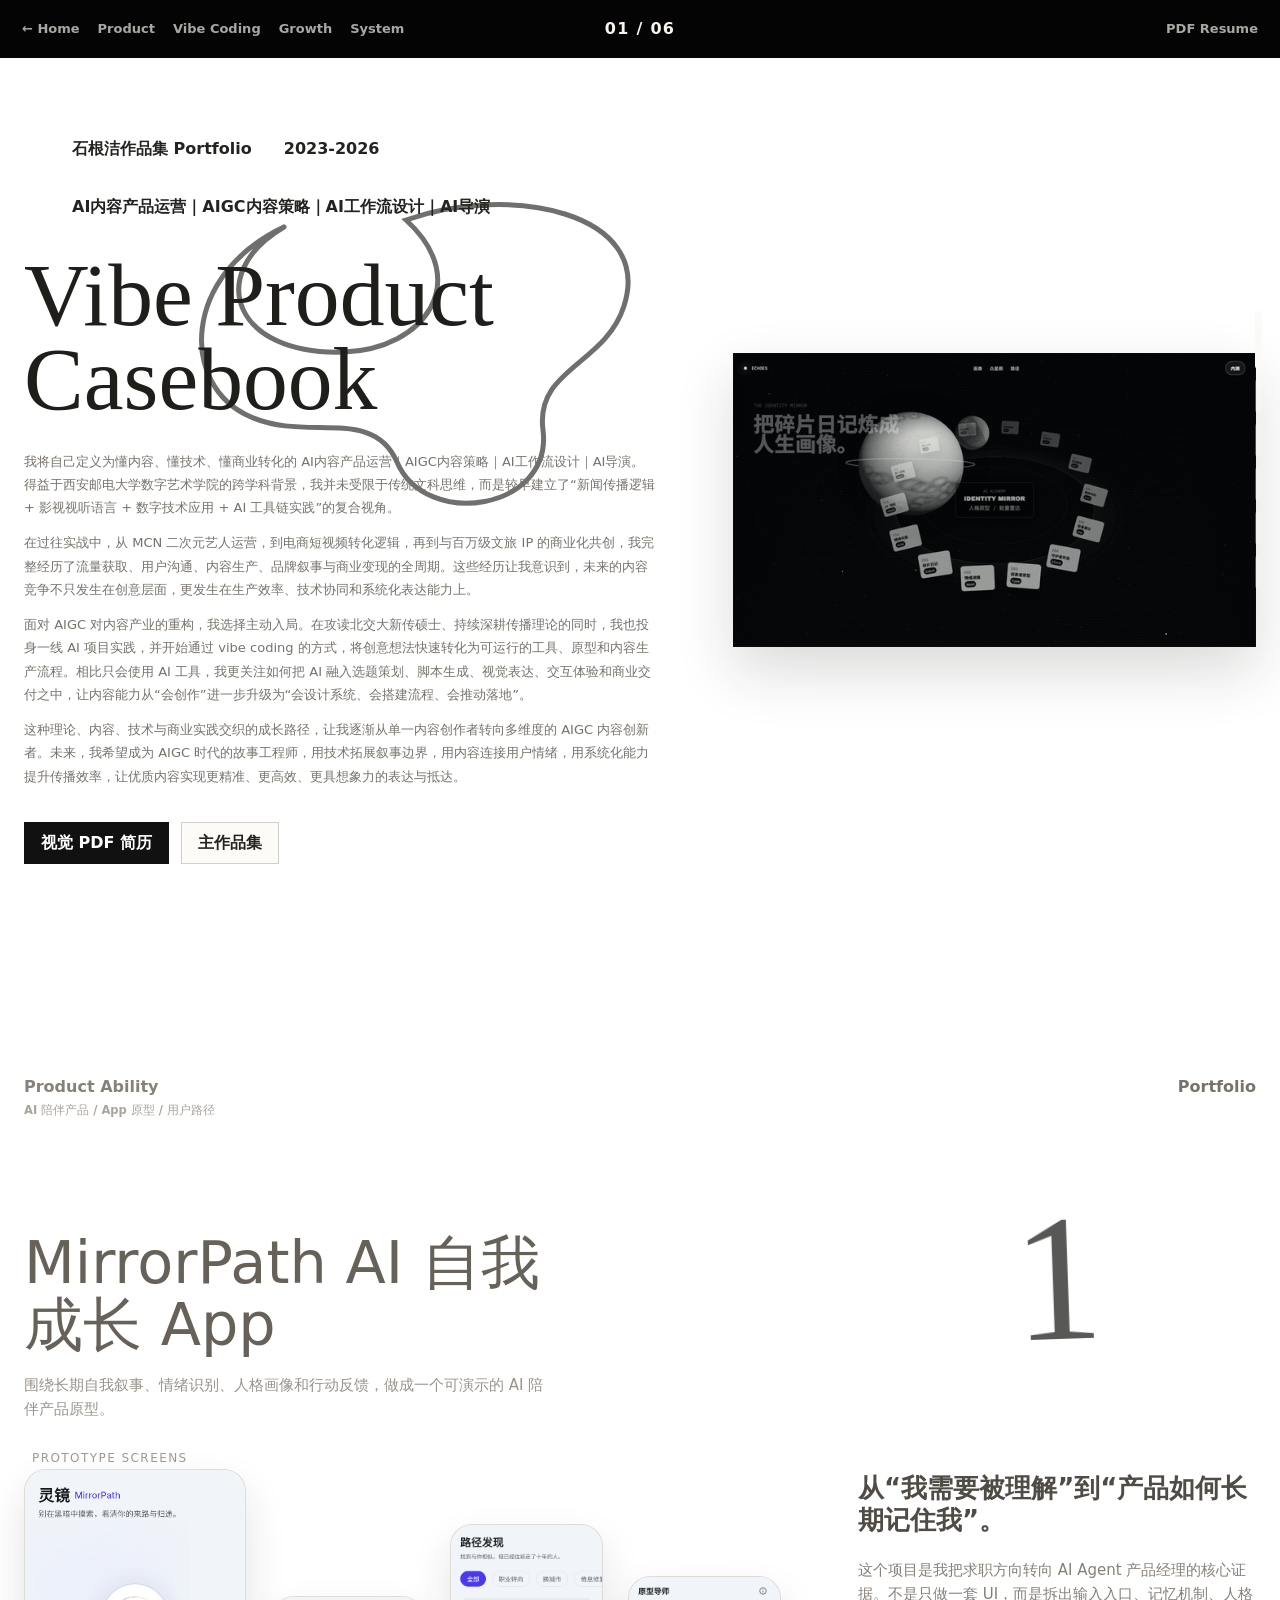
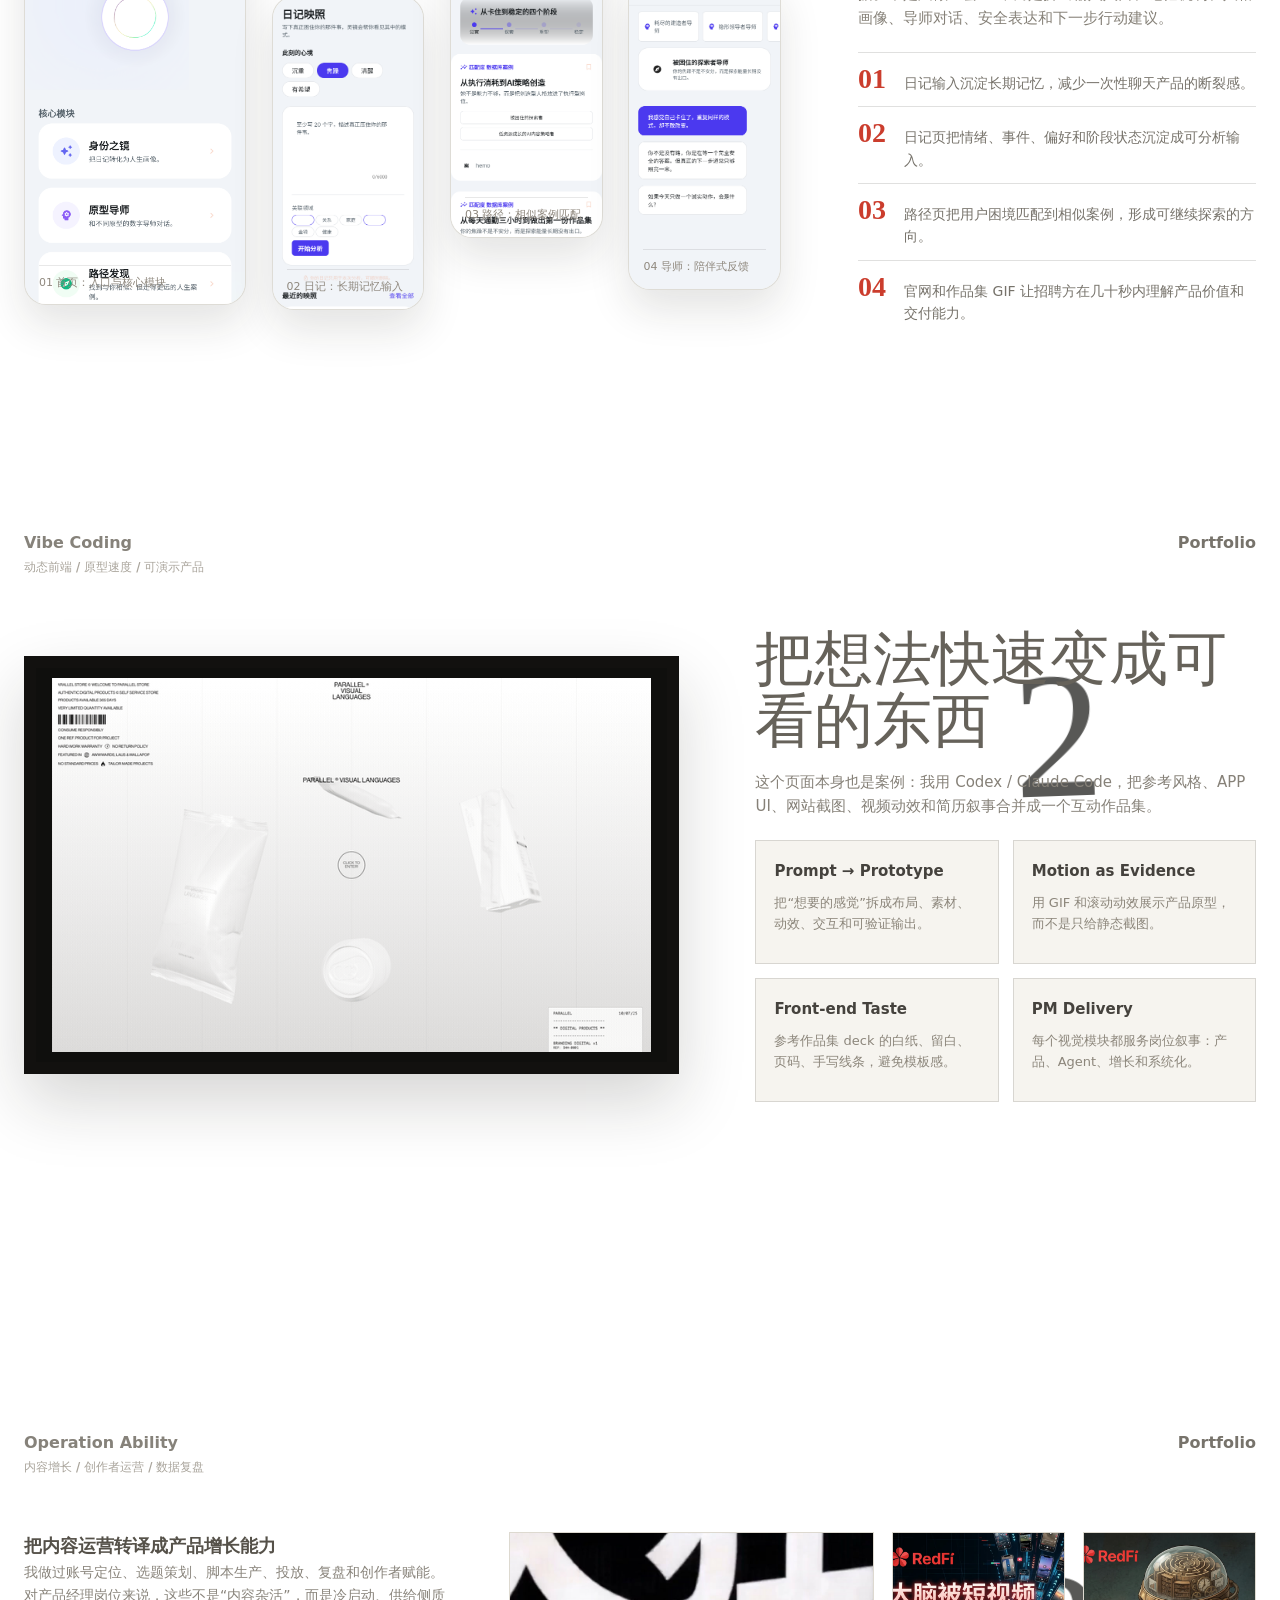
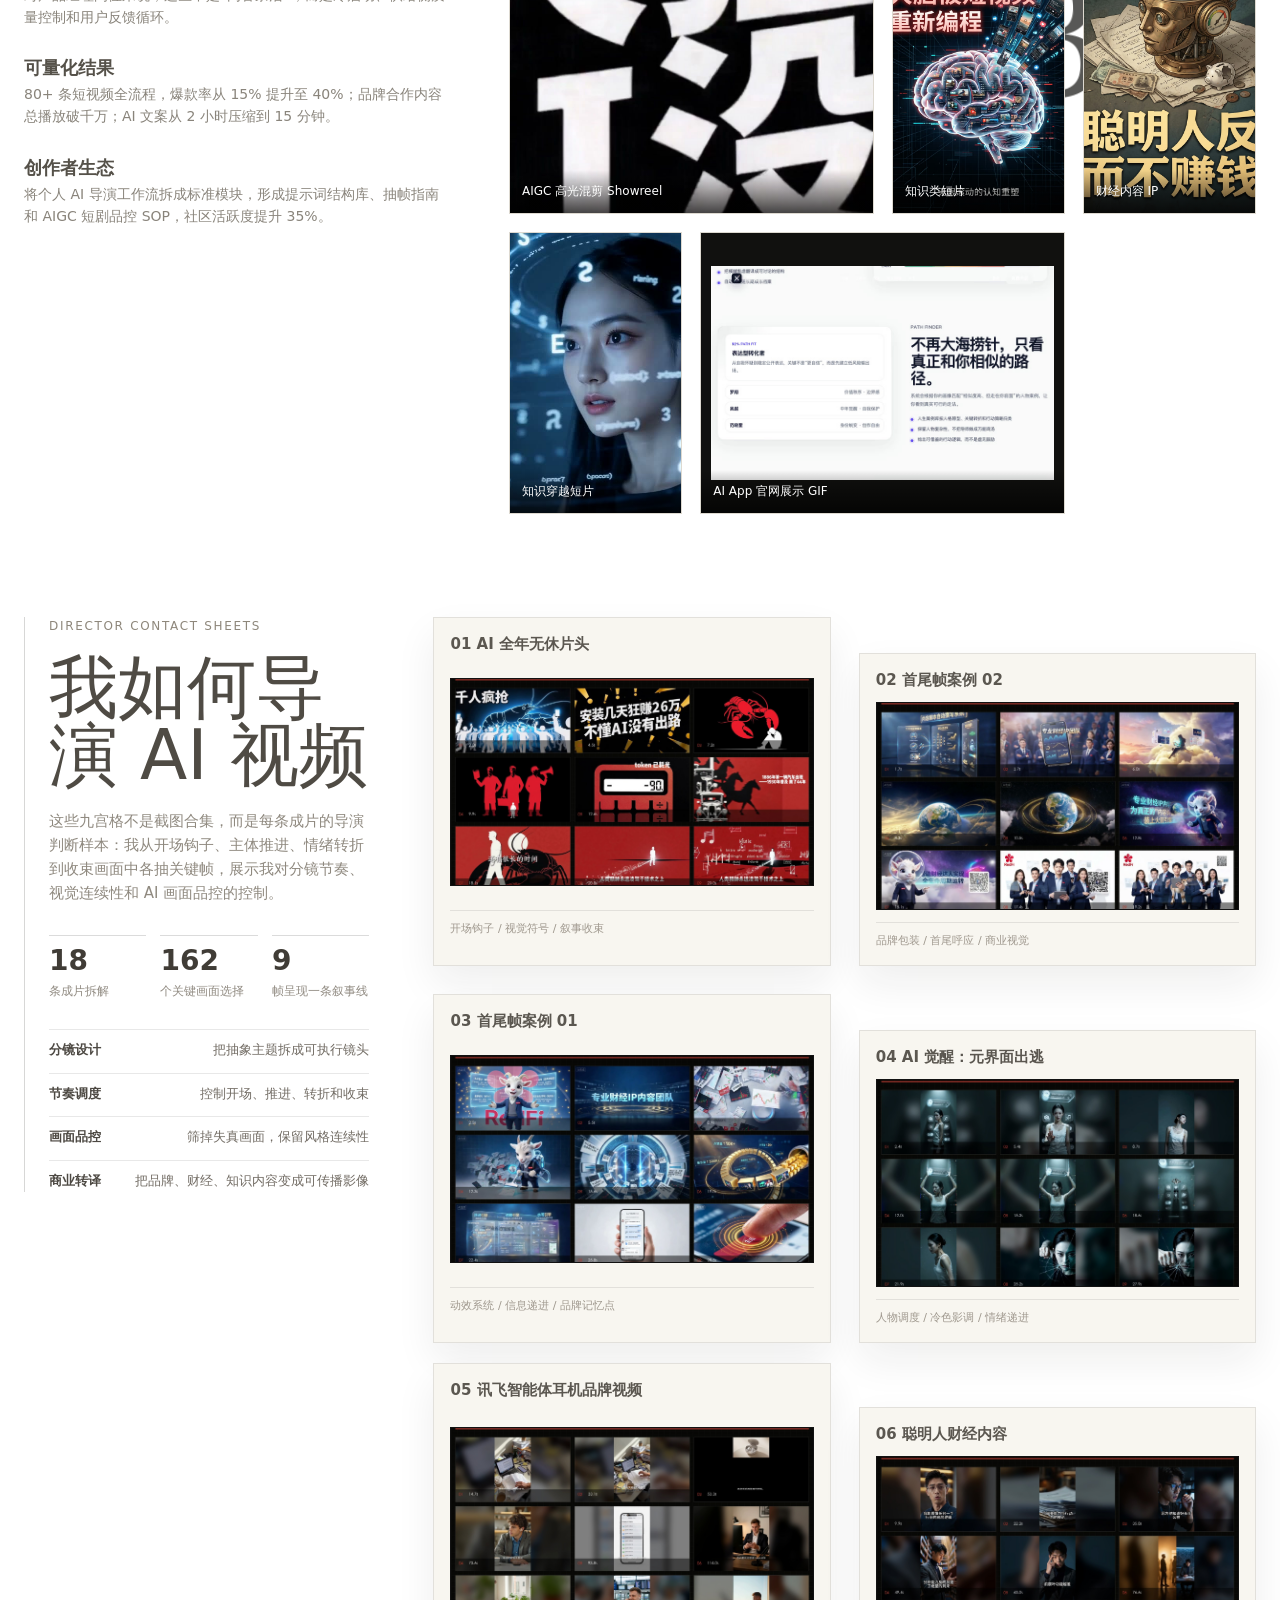
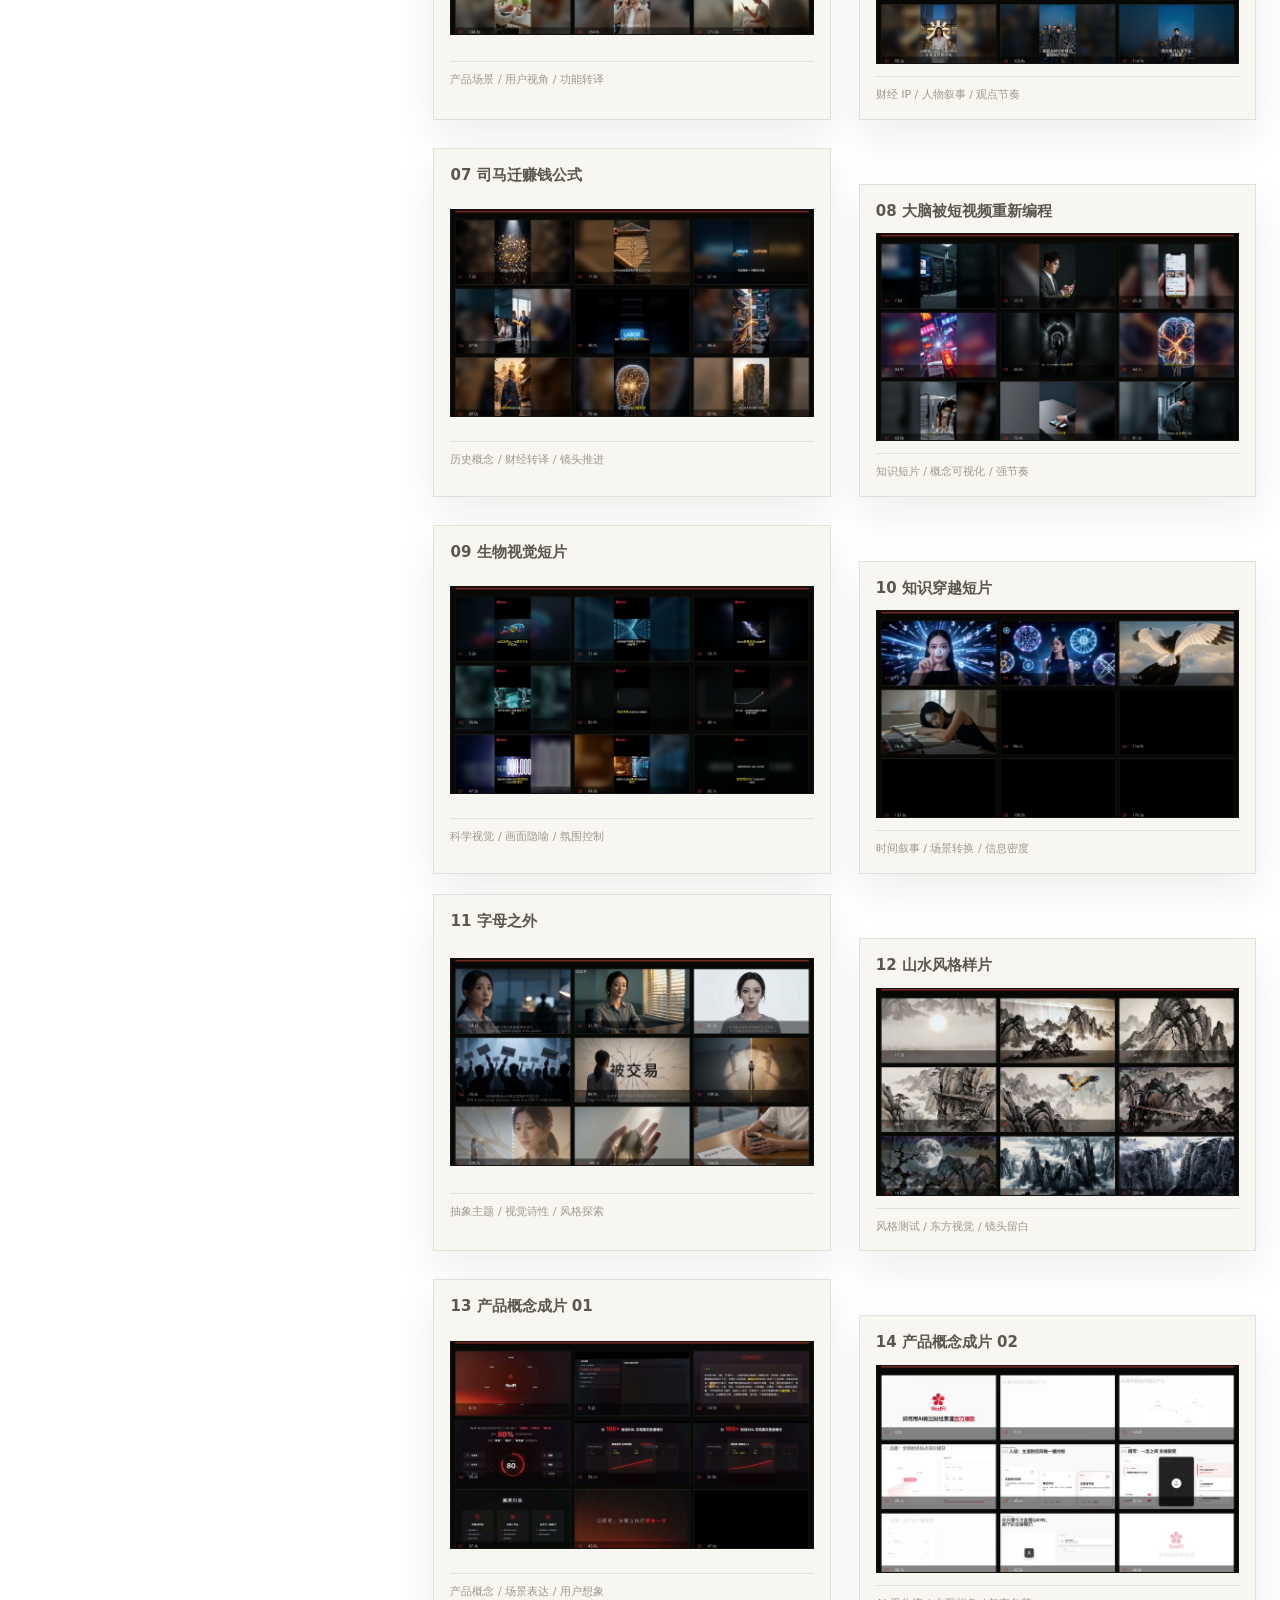
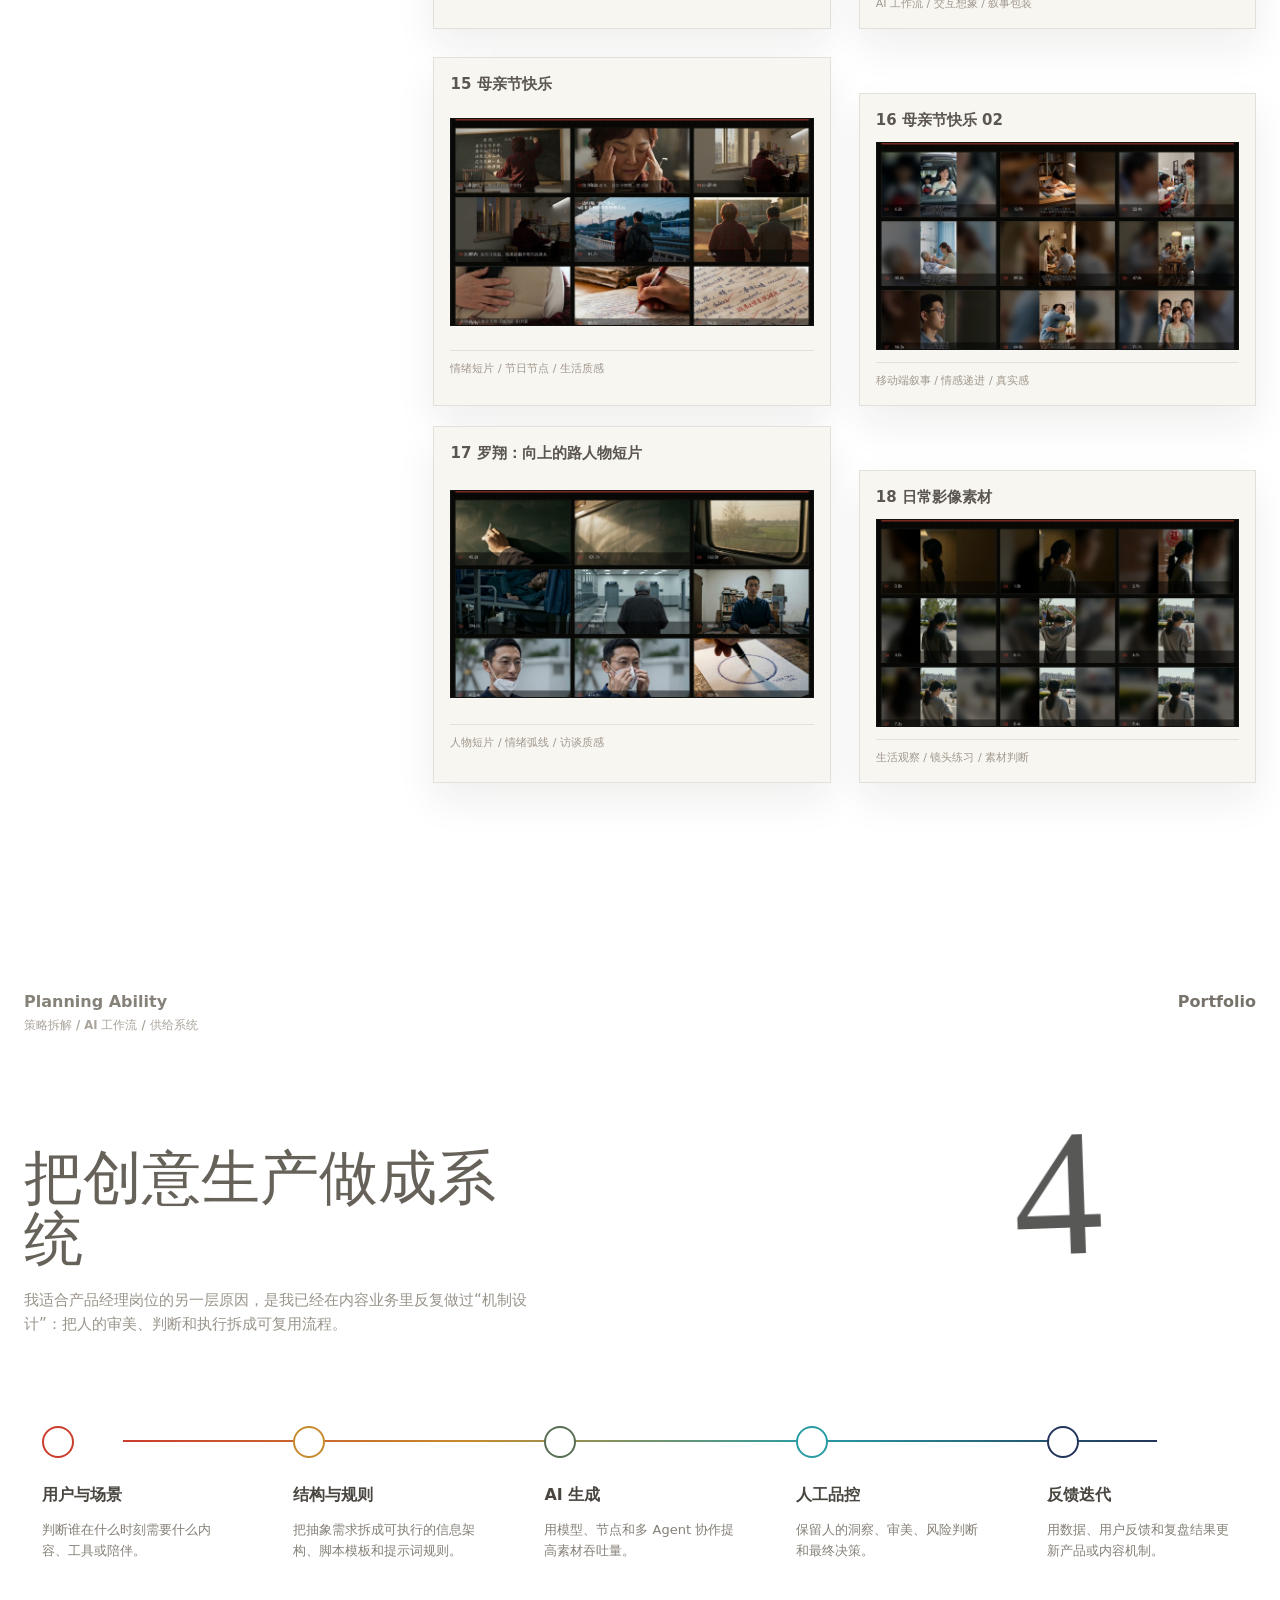
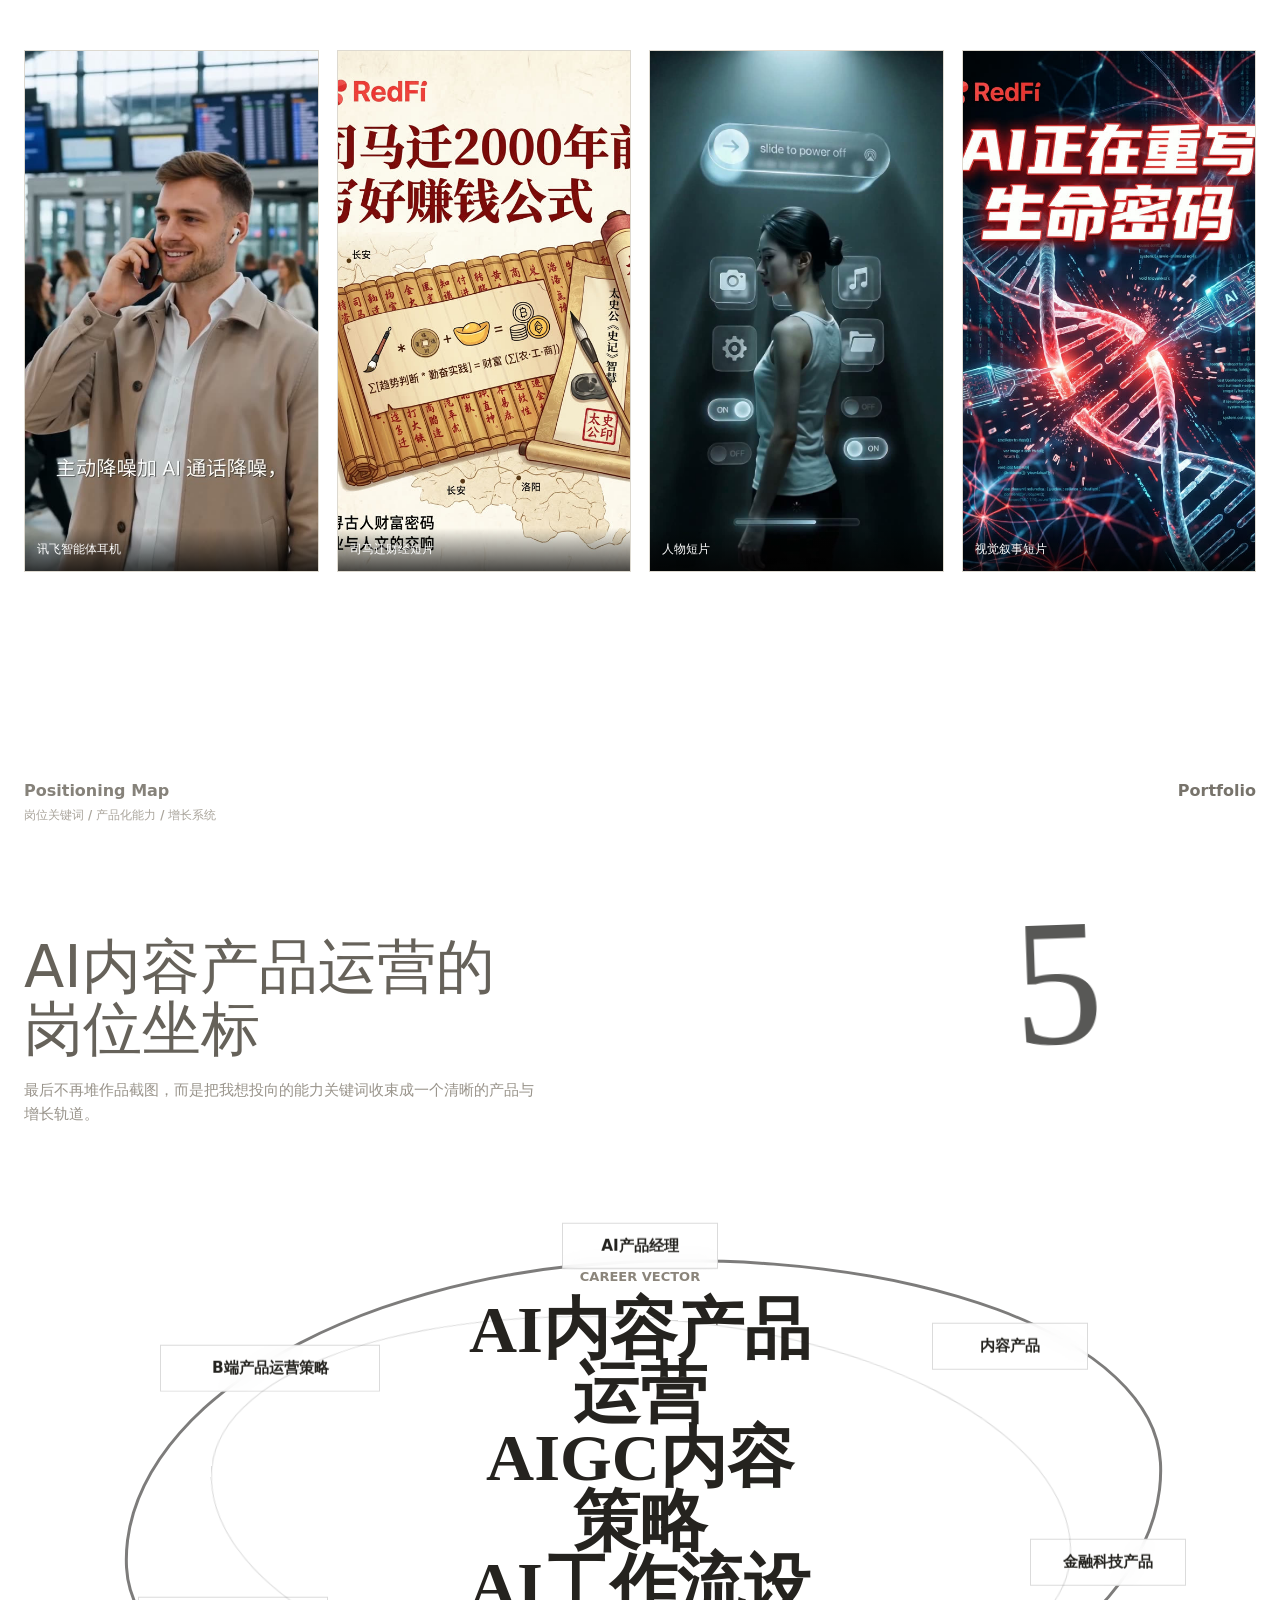
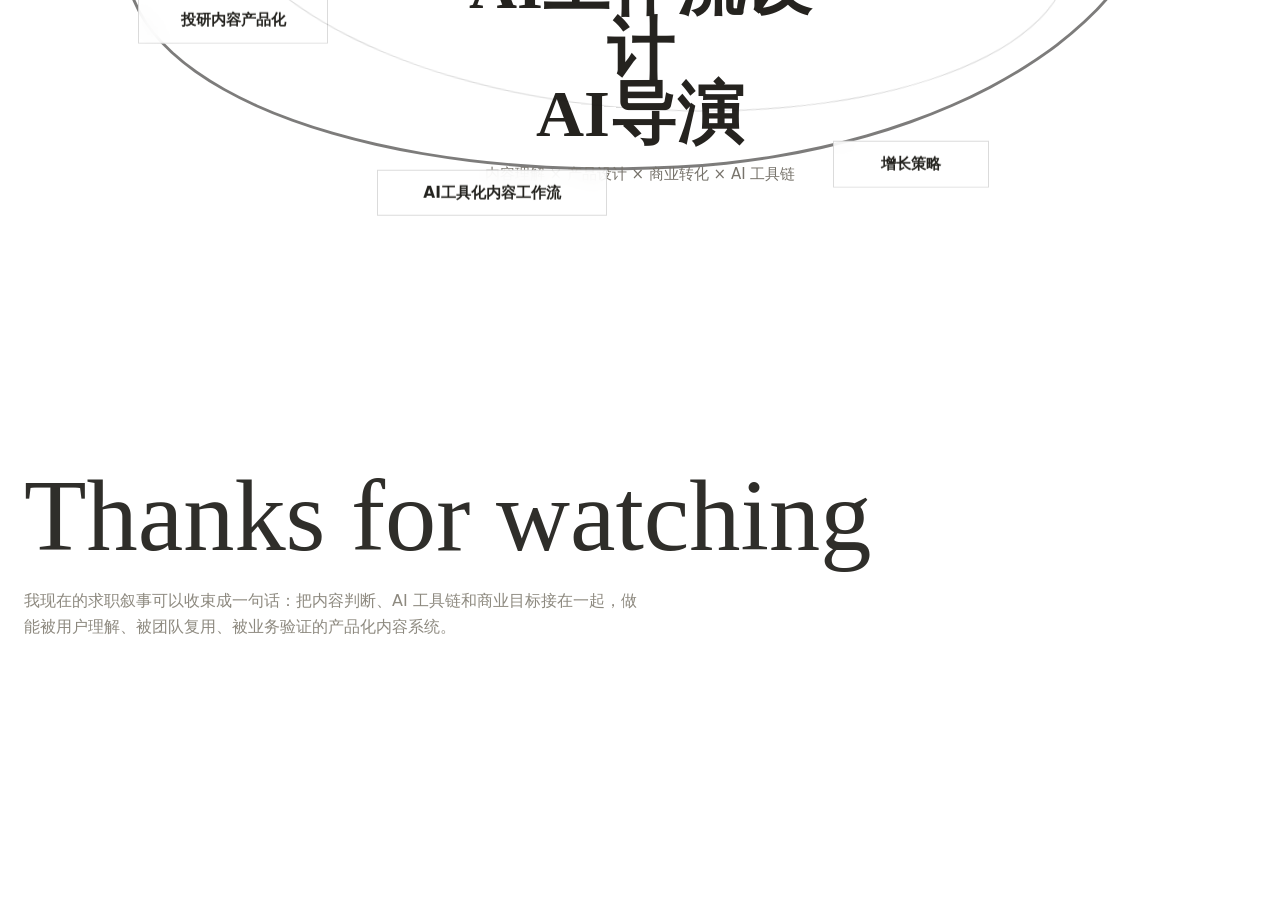
==== commit bc8556e5: "Add separate director and operations portfolios" ====
--- a/index.html
+++ b/index.html
@@ -5,24 +5,23 @@
     <meta name="viewport" content="width=device-width, initial-scale=1.0" />
     <meta
       name="description"
-      content="石根洁作品集：AI 视觉导演、AIGC 内容运营、AI 视频工业化、增长与内容工作流案例。"
+      content="石根洁 AI 产品经理、AI Agent、Vibe Coding 与 AIGC 内容增长作品集 Casebook。"
     />
-    <title>石根洁 | AI Visual Director Casebook</title>
+    <title>石根洁 | AI Product Casebook</title>
     <style>
       :root {
-        --paper: #fbfaf6;
-        --paper-deep: #eee8dc;
-        --paper-warm: #f5f0e7;
+        --paper: #ffffff;
+        --paper-deep: #efebe4;
         --ink: #24231f;
-        --muted: #827d74;
-        --quiet: #aaa49a;
+        --muted: #8d897f;
+        --quiet: #b5b0a6;
         --line: rgba(36, 35, 31, 0.14);
-        --black: #080807;
-        --red: #c54533;
+        --black: #070707;
+        --red: #cb3d2d;
         --blue: #23345b;
-        --green: #596f54;
-        --gold: #b87d27;
-        --cyan: #2a8e91;
+        --green: #586f54;
+        --cyan: #2a9ca3;
+        --gold: #c78b2f;
         --max: 1380px;
         --mx: 0;
         --my: 0;
@@ -38,27 +37,13 @@
 
       body {
         margin: 0;
-        overflow-x: hidden;
         background: var(--black);
         color: var(--ink);
         font-family:
           ui-sans-serif, system-ui, -apple-system, BlinkMacSystemFont, "Segoe UI",
           "PingFang SC", "Microsoft YaHei", sans-serif;
         line-height: 1.6;
-      }
-
-      body::before {
-        content: "";
-        position: fixed;
-        inset: 0;
-        z-index: 100;
-        pointer-events: none;
-        opacity: 0.08;
-        background-image:
-          linear-gradient(rgba(0, 0, 0, 0.08) 1px, transparent 1px),
-          linear-gradient(90deg, rgba(0, 0, 0, 0.05) 1px, transparent 1px);
-        background-size: 14px 14px;
-        mix-blend-mode: multiply;
+        overflow-x: hidden;
       }
 
       a {
@@ -79,9 +64,8 @@
         margin: 0;
       }
 
-      .scribble {
-        font-family: "Bradley Hand", "Marker Felt", "Comic Sans MS", cursive;
-        font-weight: 300;
+      .grain {
+        background: var(--paper);
       }
 
       .sitebar {
@@ -99,7 +83,8 @@
         backdrop-filter: blur(18px);
       }
 
-      .sitebar nav {
+      .sitebar .left,
+      .sitebar .right {
         display: flex;
         align-items: center;
         gap: 18px;
@@ -112,7 +97,7 @@
       .sitebar a {
         color: rgba(247, 244, 237, 0.68);
         font-size: 13px;
-        font-weight: 720;
+        font-weight: 680;
         white-space: nowrap;
       }
 
@@ -172,12 +157,9 @@
       .page {
         position: relative;
         min-height: 100svh;
+        padding: clamp(54px, 8vw, 104px) 0;
         overflow: clip;
-        padding: clamp(54px, 8vw, 104px) 0;
         border-bottom: 1px solid rgba(255, 255, 255, 0.08);
-        background:
-          radial-gradient(circle at 14% 10%, rgba(197, 69, 51, 0.08), transparent 24%),
-          linear-gradient(180deg, var(--paper), var(--paper-warm));
       }
 
       .page-inner {
@@ -193,7 +175,7 @@
         align-items: flex-start;
         justify-content: space-between;
         gap: 24px;
-        color: #6d685f;
+        color: #86827a;
         font-size: clamp(16px, 1.25vw, 22px);
         font-weight: 780;
       }
@@ -201,7 +183,7 @@
       .page-head small {
         display: block;
         margin-top: 2px;
-        color: #aaa49a;
+        color: #aaa59c;
         font-size: 0.72em;
         font-weight: 560;
       }
@@ -210,10 +192,16 @@
         color: #77736b;
       }
 
+      .scribble {
+        font-family: "Bradley Hand", "Marker Felt", "Comic Sans MS", cursive;
+        font-weight: 300;
+        letter-spacing: 0;
+      }
+
       .page-number {
         position: absolute;
-        top: clamp(78px, 9vw, 142px);
-        right: clamp(50px, 12vw, 180px);
+        top: clamp(80px, 9vw, 140px);
+        right: clamp(54px, 12vw, 180px);
         z-index: 0;
         color: rgba(24, 23, 21, 0.72);
         font-size: clamp(88px, 14vw, 210px);
@@ -229,23 +217,24 @@
       .cover-grid {
         min-height: calc(100svh - 164px);
         display: grid;
-        grid-template-columns: minmax(0, 0.94fr) minmax(360px, 0.78fr);
+        grid-template-columns: minmax(0, 0.92fr) minmax(360px, 0.76fr);
         gap: clamp(36px, 6vw, 92px);
         align-items: center;
       }
 
       .cover-copy {
         position: relative;
-        min-height: 560px;
+        min-width: 0;
+        min-height: 520px;
         display: grid;
         align-content: center;
       }
 
       .cover-loop {
         position: absolute;
-        inset: 22px auto auto 92px;
-        width: min(620px, 74vw);
-        height: 420px;
+        inset: 26px auto auto 132px;
+        width: min(560px, 70vw);
+        height: 390px;
         pointer-events: none;
       }
 
@@ -254,8 +243,8 @@
         stroke: rgba(24, 23, 21, 0.62);
         stroke-width: 5;
         stroke-linecap: round;
-        stroke-dasharray: 1720;
-        stroke-dashoffset: 1720;
+        stroke-dasharray: 1680;
+        stroke-dashoffset: 1680;
         animation: draw 2400ms ease forwards 240ms;
       }
 
@@ -279,10 +268,10 @@
       .cover-copy h1 {
         position: relative;
         z-index: 1;
-        max-width: 830px;
+        max-width: 760px;
         color: #1f1e1b;
-        font-size: clamp(42px, 7vw, 100px);
-        line-height: 0.92;
+        font-size: clamp(42px, 7vw, 96px);
+        line-height: 0.94;
       }
 
       .cover-copy h1 span {
@@ -292,11 +281,16 @@
       .cover-statement {
         position: relative;
         z-index: 1;
-        max-width: 760px;
+        max-width: 720px;
         margin-top: 28px;
-        color: #706a62;
+        color: #77736b;
         font-size: clamp(13px, 1.02vw, 16px);
         line-height: 1.78;
+        overflow-wrap: anywhere;
+      }
+
+      .cover-statement p {
+        margin: 0;
       }
 
       .cover-statement p + p {
@@ -342,126 +336,199 @@
 
       .collage {
         position: relative;
-        min-height: clamp(420px, 48vw, 680px);
+        min-height: clamp(360px, 44vw, 620px);
         display: grid;
         align-items: center;
       }
 
-      .hero-film {
-        position: relative;
-        width: min(640px, 100%);
-        aspect-ratio: 9 / 16;
+      .cover-gif-shell {
+        position: relative;
+        width: min(720px, 100%);
+        aspect-ratio: 16 / 9;
         margin-left: auto;
         overflow: hidden;
         border: 1px solid rgba(36, 35, 31, 0.18);
         background: #060606;
-        box-shadow: 0 24px 54px rgba(32, 29, 24, 0.18);
-        transform: translate3d(calc(var(--mx) * 12px), calc(var(--my) * 8px), 0) rotate(1deg);
+        box-shadow: 0 24px 54px rgba(32, 29, 24, 0.16);
+        transform: translate3d(calc(var(--mx) * 12px), calc(var(--my) * 8px), 0);
         transition: transform 180ms ease;
       }
 
-      .hero-film video {
+      .cover-gif-shell img {
         width: 100%;
         height: 100%;
         object-fit: cover;
       }
 
-      .float-note {
+      .float {
         position: absolute;
+        border: 1px solid rgba(36, 35, 31, 0.1);
+        background: #f0ebe2;
+        box-shadow: 0 22px 46px rgba(32, 29, 24, 0.13);
+        transition: transform 180ms ease;
+      }
+
+      .float img,
+      .float video {
+        width: 100%;
+        height: 100%;
+        object-fit: cover;
+      }
+
+      .float-a {
+        top: 14px;
+        right: 4%;
+        width: min(500px, 64vw);
+        aspect-ratio: 16 / 10;
+        transform: translate3d(calc(var(--mx) * 18px), calc(var(--my) * 16px), 0) rotate(2deg);
+      }
+
+      .full-gif {
+        object-fit: contain !important;
+        background: #11110f;
+      }
+
+      .float-a .full-gif,
+      .demo-frame .full-gif,
+      .work-card .full-gif {
+        padding: 10px;
+      }
+
+      .float-b {
         left: 0;
-        bottom: 8%;
-        width: min(320px, 54vw);
-        padding: 20px;
-        border: 1px solid rgba(36, 35, 31, 0.16);
-        background: rgba(251, 250, 246, 0.92);
-        color: #5d5850;
-        font-size: 13px;
-        box-shadow: 0 18px 40px rgba(32, 29, 24, 0.12);
-        transform: rotate(-3deg);
-      }
-
-      .float-note strong {
+        top: 250px;
+        width: min(270px, 40vw);
+        aspect-ratio: 9 / 16;
+        transform: translate3d(calc(var(--mx) * -14px), calc(var(--my) * 10px), 0) rotate(-4deg);
+      }
+
+      .float-c {
+        right: 10%;
+        bottom: 34px;
+        width: min(250px, 42vw);
+        aspect-ratio: 9 / 16;
+        transform: translate3d(calc(var(--mx) * 10px), calc(var(--my) * -12px), 0) rotate(5deg);
+      }
+
+      .section-title {
+        position: relative;
+        z-index: 2;
+        max-width: 520px;
+        margin-top: clamp(52px, 9vw, 112px);
+      }
+
+      .section-title h2 {
+        color: #66625a;
+        font-size: clamp(36px, 4.6vw, 64px);
+        line-height: 1.05;
+        font-weight: 520;
+      }
+
+      .section-title p {
+        margin-top: 18px;
+        color: #99948b;
+        font-size: 15px;
+      }
+
+      .product-layout {
+        position: relative;
+        z-index: 2;
+        display: grid;
+        grid-template-columns: minmax(640px, 1.18fr) minmax(330px, 0.62fr);
+        gap: clamp(42px, 6vw, 92px);
+        align-items: center;
+        margin-top: 52px;
+      }
+
+      .phone-row {
+        position: relative;
+        display: grid;
+        grid-template-columns: minmax(210px, 0.9fr) repeat(3, minmax(130px, 0.62fr));
+        gap: clamp(16px, 2vw, 28px);
+        align-items: center;
+      }
+
+      .phone-row::before {
+        content: "Prototype Screens";
+        position: absolute;
+        left: 8px;
+        top: -32px;
+        color: #a19a91;
+        font-size: 12px;
+        letter-spacing: 0.12em;
+        text-transform: uppercase;
+      }
+
+      .phone-shot {
+        position: relative;
+        overflow: hidden;
+        border-radius: 22px;
+        border: 1px solid rgba(36, 35, 31, 0.12);
+        background: #f8f6f0;
+        box-shadow: 0 20px 42px rgba(34, 30, 24, 0.12);
+      }
+
+      .phone-shot::after {
+        content: attr(data-label);
+        position: absolute;
+        left: 14px;
+        right: 14px;
+        bottom: 14px;
+        border-top: 1px solid rgba(36, 35, 31, 0.1);
+        padding-top: 10px;
+        color: #8f887e;
+        font-size: 11px;
+        line-height: 1.35;
+        pointer-events: none;
+      }
+
+      .phone-shot img {
         display: block;
-        margin-bottom: 8px;
-        color: #24231f;
-        font-size: 22px;
-        line-height: 1;
-      }
-
-      .section-title {
-        position: relative;
-        z-index: 2;
-        max-width: 760px;
-        margin-top: clamp(52px, 9vw, 112px);
-      }
-
-      .section-title h2 {
-        color: #504b44;
-        font-size: clamp(38px, 5.2vw, 76px);
-        line-height: 1;
-        font-weight: 560;
-      }
-
-      .section-title p {
-        max-width: 680px;
-        margin-top: 18px;
-        color: #837d73;
+        width: 100%;
+        aspect-ratio: 9 / 18.6;
+        object-fit: cover;
+        object-position: top center;
+        transition: transform 800ms ease;
+      }
+
+      .phone-shot.featured {
+        transform: translateY(-12px);
+      }
+
+      .phone-shot.featured img {
+        aspect-ratio: 9 / 17.8;
+      }
+
+      .phone-shot:nth-child(2) {
+        transform: translateY(54px);
+      }
+
+      .phone-shot:nth-child(3) {
+        transform: translateY(-18px);
+      }
+
+      .phone-shot:nth-child(4) {
+        transform: translateY(34px);
+      }
+
+      .phone-shot:hover img {
+        transform: translateY(-18%);
+      }
+
+      .evidence {
+        display: grid;
+        gap: 22px;
+      }
+
+      .evidence h3 {
+        color: #4f4b45;
+        font-size: 26px;
+        line-height: 1.2;
+      }
+
+      .evidence p {
+        color: #868178;
         font-size: 15px;
-      }
-
-      .metrics-strip {
-        position: relative;
-        z-index: 2;
-        display: grid;
-        grid-template-columns: repeat(4, minmax(0, 1fr));
-        gap: 16px;
-        margin-top: 44px;
-      }
-
-      .metric {
-        min-height: 148px;
-        padding: 18px;
-        border-top: 1px solid rgba(36, 35, 31, 0.2);
-        background: rgba(255, 255, 255, 0.36);
-      }
-
-      .metric strong {
-        display: block;
-        color: #25231f;
-        font-size: clamp(34px, 4.8vw, 68px);
-        line-height: 0.96;
-      }
-
-      .metric span {
-        display: block;
-        margin-top: 12px;
-        color: #817b71;
-        font-size: 13px;
-      }
-
-      .split {
-        position: relative;
-        z-index: 2;
-        display: grid;
-        grid-template-columns: minmax(360px, 0.7fr) minmax(620px, 1fr);
-        gap: clamp(36px, 6vw, 92px);
-        align-items: start;
-        margin-top: 58px;
-      }
-
-      .copy-block {
-        display: grid;
-        gap: 24px;
-        color: #837d73;
-      }
-
-      .copy-block h3 {
-        color: #4d4943;
-        font-size: 18px;
-      }
-
-      .copy-block p {
-        font-size: 14px;
       }
 
       .proof-list {
@@ -473,7 +540,7 @@
 
       .proof-list div {
         display: grid;
-        grid-template-columns: 36px 1fr;
+        grid-template-columns: 34px 1fr;
         gap: 12px;
         align-items: baseline;
         border-top: 1px solid var(--line);
@@ -487,103 +554,135 @@
         line-height: 1;
       }
 
-      .case-grid {
+      .motion-grid {
+        position: relative;
+        z-index: 2;
+        display: grid;
+        grid-template-columns: minmax(420px, 1.02fr) minmax(360px, 0.78fr);
+        gap: clamp(36px, 6vw, 88px);
+        align-items: center;
+        margin-top: 52px;
+      }
+
+      .demo-frame {
+        position: relative;
+        overflow: hidden;
+        border: 12px solid #12110f;
+        background: url("assets/portfolio/vibe-coding-demo-poster.jpg") center / cover no-repeat #12110f;
+        box-shadow: 0 28px 62px rgba(28, 25, 21, 0.18);
+      }
+
+      .demo-frame img {
+        width: 100%;
+        aspect-ratio: 16 / 10;
+        object-fit: cover;
+        filter: saturate(1.04) contrast(1.02);
+      }
+
+      .scanline {
+        position: absolute;
+        inset: 0;
+        pointer-events: none;
+        opacity: 0.28;
+        background: linear-gradient(180deg, transparent, rgba(255, 255, 255, 0.32), transparent);
+        transform: translateY(-100%);
+        animation: scan 4.2s ease-in-out infinite;
+      }
+
+      @keyframes scan {
+        60%,
+        100% {
+          transform: translateY(100%);
+        }
+      }
+
+      .code-notes {
+        display: grid;
+        grid-template-columns: repeat(2, minmax(0, 1fr));
+        gap: 14px;
+      }
+
+      .note-card {
+        min-height: 124px;
+        padding: 18px;
+        border: 1px solid var(--line);
+        background: rgba(239, 235, 227, 0.56);
+      }
+
+      .note-card strong {
+        display: block;
+        margin-bottom: 10px;
+        color: #45423d;
+        font-size: 15px;
+      }
+
+      .note-card p {
+        color: #8c867b;
+        font-size: 13px;
+      }
+
+      .gallery-layout {
+        position: relative;
+        z-index: 2;
+        display: grid;
+        grid-template-columns: minmax(340px, 0.62fr) minmax(560px, 1.1fr);
+        gap: clamp(32px, 5vw, 82px);
+        align-items: start;
+        margin-top: 56px;
+      }
+
+      .copy-block {
+        display: grid;
+        gap: 26px;
+        color: #89847b;
+      }
+
+      .copy-block h3 {
+        color: #555149;
+        font-size: 18px;
+      }
+
+      .copy-block p {
+        font-size: 14px;
+      }
+
+      .poster-grid {
+        display: grid;
+        grid-template-columns: repeat(4, minmax(0, 1fr));
+        gap: 18px;
+      }
+
+      .highlight-gallery {
+        position: relative;
+        z-index: 2;
         display: grid;
         grid-template-columns: repeat(2, minmax(0, 1fr));
         gap: 18px;
-      }
-
-      .case-card {
-        position: relative;
+        margin-top: 44px;
+      }
+
+      .highlight-card {
+        display: block;
         overflow: hidden;
-        min-height: 320px;
-        border: 1px solid rgba(36, 35, 31, 0.1);
-        background: #111;
-        color: #fff;
+        border: 1px solid rgba(36, 35, 31, 0.12);
+        background: #050505;
         transition:
           transform 180ms ease,
           box-shadow 180ms ease;
       }
 
-      .case-card:hover {
+      .highlight-card:hover {
         transform: translateY(-2px);
         box-shadow: 0 18px 34px rgba(34, 30, 24, 0.16);
       }
 
-      .case-card.tall {
-        min-height: 560px;
-      }
-
-      .case-card.wide {
-        grid-column: span 2;
-        min-height: 420px;
-      }
-
-      .case-card img,
-      .case-card video {
+      .highlight-card img {
+        display: block;
         width: 100%;
-        height: 100%;
-        min-height: inherit;
-        object-fit: cover;
-      }
-
-      .case-card video {
-        position: absolute;
-        inset: 0;
-        z-index: 1;
-        opacity: 0;
-        transition: opacity 180ms ease;
-      }
-
-      .case-card:hover video,
-      .case-card.is-playing video {
-        opacity: 1;
-      }
-
-      .case-caption {
-        position: absolute;
-        left: 0;
-        right: 0;
-        bottom: 0;
-        z-index: 2;
-        display: grid;
-        gap: 8px;
-        padding: 16px;
-        background: linear-gradient(180deg, transparent, rgba(0, 0, 0, 0.78));
-      }
-
-      .case-caption small {
-        color: rgba(255, 255, 255, 0.72);
-        font-size: 11px;
-        letter-spacing: 0.08em;
-        text-transform: uppercase;
-      }
-
-      .case-caption strong {
-        font-size: 20px;
-        line-height: 1.22;
-      }
-
-      .case-caption span {
-        color: rgba(255, 255, 255, 0.78);
-        font-size: 12px;
-      }
-
-      .full-link {
-        position: absolute;
-        top: 14px;
-        right: 14px;
-        z-index: 3;
-        padding: 8px 12px;
-        border: 1px solid rgba(255, 255, 255, 0.3);
-        background: rgba(0, 0, 0, 0.5);
-        color: rgba(255, 255, 255, 0.9);
-        font-size: 12px;
-        font-weight: 760;
-        backdrop-filter: blur(10px);
-      }
-
-      .sheet-showcase {
+        height: auto;
+      }
+
+      .director-showcase {
         position: relative;
         z-index: 2;
         display: grid;
@@ -591,23 +690,24 @@
         gap: clamp(34px, 5vw, 78px);
         align-items: start;
         margin-top: clamp(58px, 8vw, 112px);
-      }
-
-      .sticky-note {
+        scroll-margin-top: 96px;
+      }
+
+      .director-intro {
         position: sticky;
         top: 92px;
         padding-left: 24px;
         border-left: 1px solid rgba(36, 35, 31, 0.18);
       }
 
-      .sticky-note .kicker {
+      .director-kicker {
         color: #8e877b;
         font-size: 12px;
         letter-spacing: 0.14em;
         text-transform: uppercase;
       }
 
-      .sticky-note h2 {
+      .director-intro h2 {
         margin-top: 18px;
         color: #4f4b44;
         font-size: clamp(38px, 5.4vw, 76px);
@@ -615,7 +715,7 @@
         line-height: 0.98;
       }
 
-      .sticky-note p {
+      .director-intro p {
         margin-top: 20px;
         color: #8f897f;
         font-size: 15px;
@@ -648,13 +748,34 @@
         line-height: 1.45;
       }
 
-      .sheet-grid {
-        display: grid;
+      .director-abilities {
+        display: grid;
+        gap: 12px;
+        margin-top: 28px;
+        color: #726c64;
+        font-size: 13px;
+      }
+
+      .director-abilities div {
+        display: flex;
+        justify-content: space-between;
+        gap: 18px;
+        border-top: 1px solid rgba(36, 35, 31, 0.1);
+        padding-top: 10px;
+      }
+
+      .director-abilities strong {
+        color: #4d4943;
+        white-space: nowrap;
+      }
+
+      .director-gallery {
         grid-template-columns: repeat(2, minmax(0, 1fr));
         gap: 28px;
-      }
-
-      .sheet-card {
+        margin-top: 0;
+      }
+
+      .director-gallery .highlight-card {
         display: grid;
         gap: 12px;
         overflow: hidden;
@@ -665,7 +786,7 @@
         box-shadow: 0 18px 38px rgba(34, 30, 24, 0.07);
       }
 
-      .sheet-card::before {
+      .director-gallery .highlight-card::before {
         content: attr(data-no) "  " attr(data-title);
         color: #5b5750;
         font-size: 15px;
@@ -673,7 +794,7 @@
         line-height: 1.35;
       }
 
-      .sheet-card::after {
+      .director-gallery .highlight-card::after {
         content: attr(data-meta);
         border-top: 1px solid rgba(36, 35, 31, 0.1);
         padding-top: 10px;
@@ -682,16 +803,88 @@
         line-height: 1.45;
       }
 
-      .sheet-card img {
+      .director-gallery .highlight-card img {
+        display: block;
         width: 100%;
-        aspect-ratio: 16 / 10;
+        aspect-ratio: 1478 / 846;
+        height: auto;
         object-fit: cover;
+        object-position: center 57%;
         border: 1px solid rgba(36, 35, 31, 0.1);
         background: #111;
       }
 
-      .sheet-card:nth-child(2n) {
+      .director-gallery .highlight-card:nth-child(2n) {
         margin-top: 36px;
+      }
+
+      .director-gallery .highlight-card:nth-child(6n + 5) {
+        margin-top: -8px;
+      }
+
+      .work-card {
+        position: relative;
+        overflow: hidden;
+        min-height: 280px;
+        border: 1px solid rgba(36, 35, 31, 0.09);
+        background: #f0ebe2;
+        transform-style: preserve-3d;
+        transition:
+          transform 180ms ease,
+          box-shadow 180ms ease;
+      }
+
+      .work-poster,
+      .work-card video,
+      .work-card img {
+        width: 100%;
+        height: 100%;
+        min-height: 280px;
+        object-fit: cover;
+      }
+
+      .work-poster {
+        display: block;
+      }
+
+      .work-card video {
+        position: absolute;
+        inset: 0;
+        z-index: 1;
+        opacity: 0;
+        transition: opacity 180ms ease;
+      }
+
+      .work-card.is-playing video,
+      .work-card:hover video {
+        opacity: 1;
+      }
+
+      .work-card .caption {
+        position: absolute;
+        left: 0;
+        right: 0;
+        bottom: 0;
+        z-index: 2;
+        padding: 12px;
+        color: #fff;
+        background: linear-gradient(180deg, transparent, rgba(0, 0, 0, 0.72));
+        font-size: 12px;
+        transform: translateY(0);
+      }
+
+      .work-card:hover {
+        box-shadow: 0 18px 34px rgba(34, 30, 24, 0.16);
+      }
+
+      .wide-card {
+        grid-column: span 2;
+      }
+
+      .system-map {
+        position: relative;
+        z-index: 2;
+        margin-top: 60px;
       }
 
       .map-line {
@@ -699,7 +892,6 @@
         display: grid;
         grid-template-columns: repeat(5, minmax(0, 1fr));
         gap: 24px;
-        margin-top: 54px;
       }
 
       .map-line::before {
@@ -709,12 +901,12 @@
         right: 8%;
         top: 44px;
         height: 2px;
-        background: linear-gradient(90deg, var(--red), var(--gold), var(--green), var(--cyan), var(--blue));
+        background: linear-gradient(90deg, var(--red), var(--gold), var(--cyan), var(--blue));
       }
 
       .map-node {
         position: relative;
-        min-height: 230px;
+        min-height: 210px;
         padding: 86px 18px 18px;
       }
 
@@ -761,21 +953,21 @@
         font-size: 13px;
       }
 
-      .orbit {
+      .keyword-orbit {
         position: relative;
         z-index: 2;
-        min-height: clamp(540px, 58vw, 720px);
+        min-height: clamp(520px, 58vw, 720px);
         margin-top: 48px;
       }
 
-      .orbit::before,
-      .orbit::after {
+      .keyword-orbit::before,
+      .keyword-orbit::after {
         content: "";
         position: absolute;
         pointer-events: none;
       }
 
-      .orbit::before {
+      .keyword-orbit::before {
         left: 8%;
         top: 12%;
         width: 84%;
@@ -785,7 +977,7 @@
         transform: rotate(-3deg);
       }
 
-      .orbit::after {
+      .keyword-orbit::after {
         left: 15%;
         top: 20%;
         width: 70%;
@@ -799,7 +991,7 @@
         position: absolute;
         left: 50%;
         top: 49%;
-        width: min(460px, 70vw);
+        width: min(420px, 70vw);
         padding: 30px 34px;
         color: #25231f;
         text-align: center;
@@ -847,18 +1039,58 @@
         text-align: center;
         backdrop-filter: blur(10px);
         transform: translate(-50%, -50%);
-      }
-
-      .orbit-keywords li:nth-child(1) { left: 50%; top: 10%; }
-      .orbit-keywords li:nth-child(2) { left: 80%; top: 24%; }
-      .orbit-keywords li:nth-child(3) { left: 88%; top: 54%; }
-      .orbit-keywords li:nth-child(4) { left: 72%; top: 82%; }
-      .orbit-keywords li:nth-child(5) { left: 38%; top: 86%; min-width: 230px; }
-      .orbit-keywords li:nth-child(6) { left: 17%; top: 62%; min-width: 190px; }
-      .orbit-keywords li:nth-child(7) { left: 20%; top: 27%; min-width: 220px; }
+        transition:
+          transform 180ms ease,
+          border-color 180ms ease,
+          background 180ms ease;
+      }
+
+      .orbit-keywords li:hover {
+        border-color: rgba(36, 35, 31, 0.38);
+        background: #fff;
+        transform: translate(-50%, -50%) scale(1.03);
+      }
+
+      .orbit-keywords li:nth-child(1) {
+        left: 50%;
+        top: 10%;
+      }
+
+      .orbit-keywords li:nth-child(2) {
+        left: 80%;
+        top: 24%;
+      }
+
+      .orbit-keywords li:nth-child(3) {
+        left: 88%;
+        top: 54%;
+      }
+
+      .orbit-keywords li:nth-child(4) {
+        left: 72%;
+        top: 82%;
+      }
+
+      .orbit-keywords li:nth-child(5) {
+        left: 38%;
+        top: 86%;
+        min-width: 230px;
+      }
+
+      .orbit-keywords li:nth-child(6) {
+        left: 17%;
+        top: 62%;
+        min-width: 190px;
+      }
+
+      .orbit-keywords li:nth-child(7) {
+        left: 20%;
+        top: 27%;
+        min-width: 220px;
+      }
 
       .end-note {
-        min-height: 48svh;
+        min-height: 58svh;
         display: grid;
         align-content: center;
         color: #8d897f;
@@ -871,7 +1103,7 @@
       }
 
       .end-note p {
-        max-width: 720px;
+        max-width: 620px;
         margin-top: 26px;
         font-size: 16px;
       }
@@ -899,8 +1131,10 @@
         }
 
         .cover-grid,
-        .split,
-        .sheet-showcase {
+        .product-layout,
+        .motion-grid,
+        .gallery-layout,
+        .split {
           grid-template-columns: 1fr;
         }
 
@@ -908,12 +1142,7 @@
           min-height: auto;
         }
 
-        .hero-film {
-          width: min(430px, 100%);
-          margin: 0 auto;
-        }
-
-        .metrics-strip {
+        .poster-grid {
           grid-template-columns: repeat(2, minmax(0, 1fr));
         }
 
@@ -949,7 +1178,9 @@
         .counter {
           position: absolute;
           left: 50%;
+          right: auto;
           transform: translateX(-50%);
+          justify-self: end;
           font-size: 13px;
         }
 
@@ -974,12 +1205,14 @@
         }
 
         .cover-copy {
-          min-height: 500px;
+          width: 100%;
+          min-width: 0;
+          min-height: 420px;
         }
 
         .cover-loop {
-          left: 12px;
-          width: 94vw;
+          left: 24px;
+          width: 90vw;
         }
 
         .cover-kicker {
@@ -995,14 +1228,21 @@
         }
 
         .cover-copy h1 {
-          width: min(340px, 100%);
-          font-size: 42px;
+          width: min(320px, 100%);
+          max-width: 100%;
+          font-size: 40px;
         }
 
         .cover-statement {
-          width: min(340px, 100%);
+          width: min(320px, 100%);
+          max-width: 100%;
           font-size: 13px;
           line-height: 1.7;
+          word-break: normal;
+        }
+
+        .cover-statement p + p {
+          margin-top: 10px;
         }
 
         .cover-actions {
@@ -1014,52 +1254,71 @@
           width: 100%;
         }
 
-        .float-note {
-          position: relative;
+        .collage {
+          min-height: auto;
+        }
+
+        .cover-gif-shell {
           width: 100%;
-          margin-top: 16px;
+          margin: 0;
           transform: none;
         }
 
-        .metrics-strip,
-        .case-grid,
-        .sheet-grid {
+        .phone-row {
+          grid-template-columns: repeat(2, minmax(0, 1fr));
+        }
+
+        .phone-shot,
+        .phone-shot.featured,
+        .phone-shot:nth-child(2),
+        .phone-shot:nth-child(3),
+        .phone-shot:nth-child(4) {
+          transform: none;
+        }
+
+        .code-notes {
           grid-template-columns: 1fr;
         }
 
-        .case-card.wide {
-          grid-column: span 1;
-        }
-
-        .case-card,
-        .case-card.wide,
-        .case-card.tall {
-          min-height: 360px;
-        }
-
-        .sticky-note {
+        .poster-grid {
+          grid-template-columns: 1fr;
+        }
+
+        .highlight-gallery {
+          grid-template-columns: 1fr;
+        }
+
+        .director-showcase {
+          grid-template-columns: 1fr;
+        }
+
+        .director-intro {
           position: relative;
           top: auto;
           padding-left: 18px;
         }
 
-        .sheet-card {
+        .director-gallery .highlight-card {
           margin-top: 0 !important;
         }
 
-        .orbit {
+        .wide-card {
+          grid-column: span 1;
+        }
+
+        .keyword-orbit {
           min-height: 760px;
           margin-top: 34px;
         }
 
-        .orbit::before {
+        .keyword-orbit::before {
           left: 0;
           top: 10%;
           width: 100%;
           height: 58%;
         }
 
-        .orbit::after {
+        .keyword-orbit::after {
           display: none;
         }
 
@@ -1075,488 +1334,428 @@
           font-size: 14px;
         }
 
-        .orbit-keywords li:nth-child(1) { left: 50%; top: 4%; }
-        .orbit-keywords li:nth-child(2) { left: 84%; top: 20%; }
-        .orbit-keywords li:nth-child(3) { left: 82%; top: 50%; }
-        .orbit-keywords li:nth-child(4) { left: 64%; top: 68%; }
-        .orbit-keywords li:nth-child(5) { left: 50%; top: 86%; }
-        .orbit-keywords li:nth-child(6) { left: 18%; top: 54%; }
-        .orbit-keywords li:nth-child(7) { left: 22%; top: 20%; }
+        .orbit-keywords li:nth-child(1) {
+          left: 50%;
+          top: 4%;
+        }
+
+        .orbit-keywords li:nth-child(2) {
+          left: 84%;
+          top: 20%;
+        }
+
+        .orbit-keywords li:nth-child(3) {
+          left: 82%;
+          top: 50%;
+        }
+
+        .orbit-keywords li:nth-child(4) {
+          left: 64%;
+          top: 68%;
+        }
+
+        .orbit-keywords li:nth-child(5) {
+          left: 50%;
+          top: 86%;
+        }
+
+        .orbit-keywords li:nth-child(6) {
+          left: 18%;
+          top: 54%;
+        }
+
+        .orbit-keywords li:nth-child(7) {
+          left: 22%;
+          top: 20%;
+        }
       }
     </style>
   </head>
   <body>
     <header class="sitebar">
       <nav class="left" aria-label="主导航">
-        <a href="#cover">← Home</a>
-        <a href="#pipeline">Pipeline</a>
-        <a href="#films">Films</a>
+        <a href="index.html">← Home</a>
+        <a href="#product">Product</a>
+        <a href="#vibe">Vibe Coding</a>
         <a href="#growth">Growth</a>
-        <a href="#workflow">Workflow</a>
+        <a href="#system">System</a>
       </nav>
       <div class="counter"><span id="currentPage">01</span> / 06</div>
       <nav class="right" aria-label="资源">
-        <a href="portfolio/new/shigenjie-resume.pdf">PDF Resume</a>
+        <a href="assets/portfolio/shigenjie-ai-product-pm-resume.pdf">PDF Resume</a>
       </nav>
     </header>
     <div class="progress" aria-hidden="true"><span id="progressBar"></span></div>
     <nav class="side-index" aria-label="章节索引">
       <a class="active" href="#cover" aria-label="Cover"></a>
-      <a href="#pipeline" aria-label="Pipeline"></a>
-      <a href="#films" aria-label="Films"></a>
+      <a href="#product" aria-label="Product"></a>
+      <a href="#vibe" aria-label="Vibe coding"></a>
       <a href="#growth" aria-label="Growth"></a>
-      <a href="#workflow" aria-label="Workflow"></a>
-      <a href="#position" aria-label="Position"></a>
+      <a href="#system" aria-label="System"></a>
+      <a href="#creation" aria-label="Creation"></a>
     </nav>
 
     <main>
-      <section class="page cover" id="cover" data-page="01">
+      <section class="page cover grain" id="cover" data-page="01">
         <div class="page-inner cover-grid">
           <div class="cover-copy reveal">
-            <svg class="cover-loop" viewBox="0 0 620 420" aria-hidden="true">
+            <svg class="cover-loop" viewBox="0 0 560 390" aria-hidden="true">
               <path
-                d="M137 78 C40 124 75 220 204 205 C304 193 341 103 257 55 C374 16 546 51 510 158 C487 226 403 221 414 294 C426 385 283 392 246 316 C219 260 148 302 86 274 C5 238 28 127 137 78 Z"
+                d="M128 65 C48 112 78 194 188 190 C269 187 317 119 250 58 C355 21 498 51 468 144 C449 203 379 207 387 268 C397 348 270 368 241 300 C217 244 151 280 95 255 C23 224 26 113 128 65 Z"
               />
             </svg>
             <div class="cover-kicker">
               <span>石根洁作品集 Portfolio</span>
               <span>2023-2026</span>
-              <span>AI视觉导演｜AIGC内容运营｜增长架构｜视频工业化</span>
+              <span>AI内容产品运营｜AIGC内容策略｜AI工作流设计｜AI导演</span>
             </div>
-            <h1 class="scribble"><span>AI Visual</span><span>Director</span><span>Casebook</span></h1>
+            <h1 class="scribble"><span>Vibe Product</span><span>Casebook</span></h1>
             <div class="cover-statement">
               <p>
-                我现在的定位是 AIGC 内容运营与 AI 视觉导演：一边理解内容、用户情绪与商业转化，一边把 AI 工具链、编剧工作流、导演判断和投放复盘接成可复制的生产系统。
+                我将自己定义为懂内容、懂技术、懂商业转化的 AI内容产品运营｜AIGC内容策略｜AI工作流设计｜AI导演。得益于西安邮电大学数字艺术学院的跨学科背景，我并未受限于传统文科思维，而是较早建立了“新闻传播逻辑 + 影视视听语言 + 数字技术应用 + AI 工具链实践”的复合视角。
               </p>
               <p>
-                在北京梧桐花开科技，我负责公司 AI 品宣视频产线和市场 AI 应用；在世哆睿安，我把个人 AI 导演工作流拆成创作者可复用的 SOP；在中秦传媒和明珠家居，我完整做过账号定位、脚本、剪辑、投放和复盘。
+                在过往实战中，从 MCN 二次元艺人运营，到电商短视频转化逻辑，再到与百万级文旅 IP 的商业化共创，我完整经历了流量获取、用户沟通、内容生产、品牌叙事与商业变现的全周期。这些经历让我意识到，未来的内容竞争不只发生在创意层面，更发生在生产效率、技术协同和系统化表达能力上。
               </p>
               <p>
-                这份作品集不只展示“我会做视频”，更展示我如何把成片质量、数据增长、工作流搭建和团队复用放在同一张桌面上，让内容生产从灵感变成系统。
+                面对 AIGC 对内容产业的重构，我选择主动入局。在攻读北交大新传硕士、持续深耕传播理论的同时，我也投身一线 AI 项目实践，并开始通过 vibe coding 的方式，将创意想法快速转化为可运行的工具、原型和内容生产流程。相比只会使用 AI 工具，我更关注如何把 AI 融入选题策划、脚本生成、视觉表达、交互体验和商业交付之中，让内容能力从“会创作”进一步升级为“会设计系统、会搭建流程、会推动落地”。
+              </p>
+              <p>
+                这种理论、内容、技术与商业实践交织的成长路径，让我逐渐从单一内容创作者转向多维度的 AIGC 内容创新者。未来，我希望成为 AIGC 时代的故事工程师，用技术拓展叙事边界，用内容连接用户情绪，用系统化能力提升传播效率，让优质内容实现更精准、更高效、更具想象力的表达与抵达。
               </p>
             </div>
             <div class="cover-actions">
-              <a class="button dark" href="#films">查看完整成片</a>
-              <a class="button" href="portfolio/new/shigenjie-resume.pdf">PDF 简历</a>
+              <a class="button dark" href="assets/portfolio/shigenjie-ai-product-pm-resume.pdf">视觉 PDF 简历</a>
+              <a class="button" href="index.html">主作品集</a>
             </div>
           </div>
           <div class="collage reveal">
-            <div class="hero-film">
-              <video muted autoplay loop playsinline poster="portfolio/new/posters/xunfei.jpg">
-                <source src="portfolio/new/previews/xunfei.mp4" type="video/mp4" />
-              </video>
-            </div>
-            <div class="float-note">
-              <strong class="scribble">1 person = mini studio</strong>
-              从策略、脚本、AI 生成、剪辑包装到投放验证，承担传统团队“导演 + 摄影 + 剪辑 + 投手”的复合职能。
+            <div class="cover-gif-shell">
+              <img src="assets/portfolio/echoes-showcase-web.gif" alt="Echoes AI 产品动态展示" />
             </div>
           </div>
         </div>
       </section>
 
-      <section class="page" id="pipeline" data-page="02">
+      <section class="page grain" id="product" data-page="02">
         <div class="page-inner">
           <div class="page-head">
-            <div>Production Pipeline <small>AI 品宣视频 / 多智能体协作 / 低成本成片</small></div>
+            <div>Product Ability <small>AI 陪伴产品 / App 原型 / 用户路径</small></div>
             <div class="portfolio-mark">Portfolio</div>
           </div>
           <div class="page-number scribble">1</div>
           <div class="section-title reveal">
-            <h2>把 AI 视频生产做成一条可交付的产线</h2>
-            <p>
-              新简历里最核心的变化，是我从单条内容创作者转向“全链路 AI 视频工业化操盘手”。页面第一屏先展示产线能力：从选题、脚本、镜头、生成、剪辑、品控到投放验证。
-            </p>
+            <h2>MirrorPath AI 自我成长 App</h2>
+            <p>围绕长期自我叙事、情绪识别、人格画像和行动反馈，做成一个可演示的 AI 陪伴产品原型。</p>
           </div>
-          <div class="metrics-strip reveal" aria-label="核心数据">
-            <div class="metric"><strong>50+</strong><span>单人周均稳定输出高转化广告文案</span></div>
-            <div class="metric"><strong>15min</strong><span>AI 文案工作流把单条产出从 2 小时压缩至 15 分钟</span></div>
-            <div class="metric"><strong>18+</strong><span>数字人剧情片段沉淀，验证角色、对话和场景连续性</span></div>
-            <div class="metric"><strong>2W+</strong><span>单账号月均涨粉验证内容与投流承接能力</span></div>
-          </div>
-          <div class="split">
-            <div class="copy-block reveal">
-              <div>
-                <h3>工作职责不是“做素材”，而是搭系统</h3>
-                <p>
-                  我用 Claude Code 编程导演智能体与编剧工作流，把策略、文案、审核、镜头拆解、视觉生成和人工品控接成多角色协作流程。
-                </p>
+          <div class="product-layout">
+            <div class="phone-row reveal">
+              <div class="phone-shot featured" data-label="01 首页：入口与核心模块">
+                <img src="assets/portfolio/mirrorpath-app-home.png" alt="MirrorPath 首页" />
               </div>
-              <div>
-                <h3>对业务有用的 AI 视频</h3>
-                <p>
-                  作品选择优先保留品牌、知识、财经、文旅和类型片测试，因为它们分别证明商业表达、信息转译、IP 运营、审美控制和技术探索。
-                </p>
+              <div class="phone-shot" data-label="02 日记：长期记忆输入">
+                <img src="assets/portfolio/mirrorpath-app-diary-screen.png" alt="MirrorPath 日记映照" />
               </div>
-              <div class="proof-list">
-                <div><strong>01</strong><span>先定义传播目标和受众场景，再决定风格、镜头和节奏。</span></div>
-                <div><strong>02</strong><span>用 AI 批量生成候选素材，用人工导演判断做最终取舍。</span></div>
-                <div><strong>03</strong><span>用数据复盘更新脚本模板、提示词结构和品控规则。</span></div>
+              <div class="phone-shot" data-label="03 路径：相似案例匹配">
+                <img src="assets/portfolio/mirrorpath-app-path.png" alt="MirrorPath 路径发现" />
+              </div>
+              <div class="phone-shot" data-label="04 导师：陪伴式反馈">
+                <img src="assets/portfolio/mirrorpath-app-mentor.png" alt="MirrorPath 导师对话" />
               </div>
             </div>
-            <div class="case-grid reveal">
-              <article class="case-card tall">
-                <a class="full-link" href="portfolio/new/full/xunfei.mp4">完整成片</a>
-                <img src="portfolio/new/posters/xunfei.jpg" alt="讯飞智能体耳机品牌视频海报" />
-                <video muted playsinline loop preload="metadata" poster="portfolio/new/posters/xunfei.jpg">
-                  <source src="portfolio/new/previews/xunfei.mp4" type="video/mp4" />
-                </video>
-                <div class="case-caption">
-                  <small>Brand Video / 183s</small>
-                  <strong>讯飞智能体耳机品牌视频</strong>
-                  <span>把 AI 硬件功能翻译成用户场景和情绪动机。</span>
-                </div>
-              </article>
-              <article class="case-card tall">
-                <a class="full-link" href="portfolio/new/full/simaqian.mp4">完整成片</a>
-                <img src="portfolio/new/posters/simaqian.jpg" alt="司马迁财经短片海报" />
-                <video muted playsinline loop preload="metadata" poster="portfolio/new/posters/simaqian.jpg">
-                  <source src="portfolio/new/previews/simaqian.mp4" type="video/mp4" />
-                </video>
-                <div class="case-caption">
-                  <small>Finance IP / 94s</small>
-                  <strong>司马迁 2000 年前写好赚钱公式</strong>
-                  <span>历史人物、财经观点和短视频钩子的内容产品化。</span>
-                </div>
-              </article>
+            <div class="evidence reveal">
+              <h3>从“我需要被理解”到“产品如何长期记住我”。</h3>
+              <p>
+                这个项目是我把求职方向转向 AI Agent 产品经理的核心证据。不是只做一套 UI，而是拆出输入入口、记忆机制、人格画像、导师对话、安全表达和下一步行动建议。
+              </p>
+              <div class="proof-list">
+                <div><strong>01</strong><span>日记输入沉淀长期记忆，减少一次性聊天产品的断裂感。</span></div>
+                <div><strong>02</strong><span>日记页把情绪、事件、偏好和阶段状态沉淀成可分析输入。</span></div>
+                <div><strong>03</strong><span>路径页把用户困境匹配到相似案例，形成可继续探索的方向。</span></div>
+                <div><strong>04</strong><span>官网和作品集 GIF 让招聘方在几十秒内理解产品价值和交付能力。</span></div>
+              </div>
             </div>
           </div>
         </div>
       </section>
 
-      <section class="page" id="films" data-page="03">
+      <section class="page grain" id="vibe" data-page="03">
         <div class="page-inner">
           <div class="page-head">
-            <div>Selected Films <small>完整成片 / 预览动效 / 质量证据</small></div>
+            <div>Vibe Coding <small>动态前端 / 原型速度 / 可演示产品</small></div>
             <div class="portfolio-mark">Portfolio</div>
           </div>
           <div class="page-number scribble">2</div>
-          <div class="section-title reveal">
-            <h2>主作品不堆数量，先让质量自己说话</h2>
-            <p>
-              这里选的是最能证明“成片完整度”的作品：品牌、财经、知识、文旅、类型片和动态漫。卡片悬停播放 8 秒预览，右上角可打开压缩后的完整成片。
-            </p>
-          </div>
-          <div class="case-grid reveal" style="margin-top: 52px">
-            <article class="case-card wide">
-              <a class="full-link" href="portfolio/new/full/blackface-showreel.mp4">完整成片</a>
-              <img src="portfolio/new/posters/blackface-showreel.jpg" alt="黑脸木木数字人 showreel 海报" />
-              <video muted playsinline loop preload="metadata" poster="portfolio/new/posters/blackface-showreel.jpg">
-                <source src="portfolio/new/previews/blackface-showreel.mp4" type="video/mp4" />
-              </video>
-              <div class="case-caption">
-                <small>Digital Human Drama / 94s</small>
-                <strong>黑脸木木数字人 showreel</strong>
-                <span>角色一致性、剧情对话、场景切换和短剧化生产的集中展示。</span>
+          <div class="motion-grid">
+            <div class="demo-frame reveal">
+              <img class="full-gif" src="assets/portfolio/vibe-coding-parallel-demo.gif" alt="Vibe Coding Parallel 动效" />
+              <div class="scanline"></div>
+            </div>
+            <div class="evidence reveal">
+              <div class="section-title" style="margin-top: 0">
+                <h2>把想法快速变成可看的东西</h2>
+                <p>这个页面本身也是案例：我用 Codex / Claude Code，把参考风格、APP UI、网站截图、视频动效和简历叙事合并成一个互动作品集。</p>
               </div>
-            </article>
-            <article class="case-card">
-              <a class="full-link" href="portfolio/new/full/episode1-trailer.mp4">完整成片</a>
-              <img src="portfolio/new/posters/episode1-trailer.jpg" alt="第一集预告样片海报" />
-              <video muted playsinline loop preload="metadata" poster="portfolio/new/posters/episode1-trailer.jpg">
-                <source src="portfolio/new/previews/episode1-trailer.mp4" type="video/mp4" />
-              </video>
-              <div class="case-caption">
-                <small>Episode Trailer / 17s</small>
-                <strong>第一集预告样片</strong>
-                <span>从 casting、剧本、分镜脚本到镜头片段的短剧项目入口。</span>
+              <div class="code-notes">
+                <div class="note-card">
+                  <strong>Prompt → Prototype</strong>
+                  <p>把“想要的感觉”拆成布局、素材、动效、交互和可验证输出。</p>
+                </div>
+                <div class="note-card">
+                  <strong>Motion as Evidence</strong>
+                  <p>用 GIF 和滚动动效展示产品原型，而不是只给静态截图。</p>
+                </div>
+                <div class="note-card">
+                  <strong>Front-end Taste</strong>
+                  <p>参考作品集 deck 的白纸、留白、页码、手写线条，避免模板感。</p>
+                </div>
+                <div class="note-card">
+                  <strong>PM Delivery</strong>
+                  <p>每个视觉模块都服务岗位叙事：产品、Agent、增长和系统化。</p>
+                </div>
               </div>
-            </article>
-            <article class="case-card">
-              <a class="full-link" href="portfolio/new/full/dynamic-comic.mp4">完整成片</a>
-              <img src="portfolio/new/posters/dynamic-comic.jpg" alt="动态漫 Demo 海报" />
-              <video muted playsinline loop preload="metadata" poster="portfolio/new/posters/dynamic-comic.jpg">
-                <source src="portfolio/new/previews/dynamic-comic.mp4" type="video/mp4" />
-              </video>
-              <div class="case-caption">
-                <small>Motion Comic / 36s</small>
-                <strong>动态漫 Demo</strong>
-                <span>漫画资产动效化，适合短剧和 IP 预告片测试。</span>
-              </div>
-            </article>
-            <article class="case-card wide">
-              <a class="full-link" href="portfolio/new/full/wuliangye-spain.mp4">完整成片</a>
-              <img src="portfolio/new/posters/wuliangye-spain.jpg" alt="五粮液全球行西班牙海报" />
-              <video muted playsinline loop preload="metadata" poster="portfolio/new/posters/wuliangye-spain.jpg">
-                <source src="portfolio/new/previews/wuliangye-spain.mp4" type="video/mp4" />
-              </video>
-              <div class="case-caption">
-                <small>Cultural Brand / 38s</small>
-                <strong>五粮液全球行 · 西班牙</strong>
-                <span>品牌叙事、场景调度和高规格商业画面。</span>
-              </div>
-            </article>
-            <article class="case-card">
-              <a class="full-link" href="portfolio/new/full/brain.mp4">完整成片</a>
-              <img src="portfolio/new/posters/brain.jpg" alt="大脑被短视频重新编程海报" />
-              <video muted playsinline loop preload="metadata" poster="portfolio/new/posters/brain.jpg">
-                <source src="portfolio/new/previews/brain.mp4" type="video/mp4" />
-              </video>
-              <div class="case-caption">
-                <small>Knowledge Short / 87s</small>
-                <strong>大脑被短视频重新编程</strong>
-                <span>抽象知识可视化，强调节奏和概念转译。</span>
-              </div>
-            </article>
-            <article class="case-card">
-              <a class="full-link" href="portfolio/new/full/knowledge.mp4">完整成片</a>
-              <img src="portfolio/new/posters/knowledge.jpg" alt="知识穿越短片海报" />
-              <video muted playsinline loop preload="metadata" poster="portfolio/new/posters/knowledge.jpg">
-                <source src="portfolio/new/previews/knowledge.mp4" type="video/mp4" />
-              </video>
-              <div class="case-caption">
-                <small>Essay Film / 188s</small>
-                <strong>知识穿越短片</strong>
-                <span>长时长知识叙事，测试信息密度与观感稳定性。</span>
-              </div>
-            </article>
-            <article class="case-card">
-              <a class="full-link" href="portfolio/new/full/ai-awakening.mp4">完整成片</a>
-              <img src="portfolio/new/posters/ai-awakening.jpg" alt="AI觉醒元界面出逃海报" />
-              <video muted playsinline loop preload="metadata" poster="portfolio/new/posters/ai-awakening.jpg">
-                <source src="portfolio/new/previews/ai-awakening.mp4" type="video/mp4" />
-              </video>
-              <div class="case-caption">
-                <small>AI Narrative / 30s</small>
-                <strong>AI 觉醒：元界面出逃</strong>
-                <span>冷色影调、人物动作和未来感视觉实验。</span>
-              </div>
-            </article>
-            <article class="case-card">
-              <a class="full-link" href="portfolio/new/full/xianxia-vfx.mp4">完整成片</a>
-              <img src="portfolio/new/posters/xianxia-vfx.jpg" alt="法相出场施法效果海报" />
-              <video muted playsinline loop preload="metadata" poster="portfolio/new/posters/xianxia-vfx.jpg">
-                <source src="portfolio/new/previews/xianxia-vfx.mp4" type="video/mp4" />
-              </video>
-              <div class="case-caption">
-                <small>Genre VFX / 51s</small>
-                <strong>法相出场施法效果</strong>
-                <span>仙侠类型片镜头、特效和风格连续性测试。</span>
-              </div>
-            </article>
+            </div>
           </div>
         </div>
       </section>
 
-      <section class="page" id="growth" data-page="04">
+      <section class="page grain" id="growth" data-page="04">
         <div class="page-inner">
           <div class="page-head">
-            <div>Growth Evidence <small>账号运营 / 创作者生态 / 数据复盘</small></div>
+            <div>Operation Ability <small>内容增长 / 创作者运营 / 数据复盘</small></div>
             <div class="portfolio-mark">Portfolio</div>
           </div>
           <div class="page-number scribble">3</div>
-          <div class="split">
+          <div class="gallery-layout">
             <div class="copy-block reveal">
-              <div class="section-title" style="margin-top: 0">
-                <h2>内容增长不是玄学，是一组可复用判断</h2>
+              <div>
+                <h3>把内容运营转译成产品增长能力</h3>
                 <p>
-                  简历中的运营数据保留在这里：它证明我不仅会做漂亮片子，也做过冷启动、爆款策划、平台投放、创作者赋能和商业合作内容交付。
+                  我做过账号定位、选题策划、脚本生产、投放、复盘和创作者赋能。对产品经理岗位来说，这些不是“内容杂活”，而是冷启动、供给侧质量控制和用户反馈循环。
                 </p>
               </div>
-              <div class="proof-list">
-                <div><strong>80+</strong><span>主导短视频全流程，覆盖账号定位、内容策划、拍摄剪辑、投放与复盘。</span></div>
-                <div><strong>40%</strong><span>爆款率从 15% 提升至 40%，形成 AI 批量生产 + 人工筛选爆款种子的机制。</span></div>
-                <div><strong>1000W+</strong><span>负责国风文旅百万博主品牌合作内容，总播放量破千万。</span></div>
-                <div><strong>35%</strong><span>搭建 AIGC 短剧品控 SOP 与创作者工具链，社区创作者活跃度提升。</span></div>
+              <div>
+                <h3>可量化结果</h3>
+                <p>80+ 条短视频全流程，爆款率从 15% 提升至 40%；品牌合作内容总播放破千万；AI 文案从 2 小时压缩到 15 分钟。</p>
+              </div>
+              <div>
+                <h3>创作者生态</h3>
+                <p>将个人 AI 导演工作流拆成标准模块，形成提示词结构库、抽帧指南和 AIGC 短剧品控 SOP，社区活跃度提升 35%。</p>
               </div>
             </div>
-            <div class="case-grid reveal">
-              <article class="case-card tall">
-                <img src="portfolio/new/posters/smart-finance.jpg" alt="聪明人财经内容海报" />
-                <video muted playsinline loop preload="metadata" poster="portfolio/new/posters/smart-finance.jpg">
-                  <source src="portfolio/new/previews/smart-finance.mp4" type="video/mp4" />
+            <div class="poster-grid reveal">
+              <article class="work-card wide-card">
+                <img class="work-poster" src="assets/portfolio/aigc-highlight-reel-poster.jpg" alt="AIGC 高光混剪 Showreel 封面" />
+                <video class="work-video" muted playsinline loop preload="metadata" poster="assets/portfolio/aigc-highlight-reel-poster.jpg">
+                  <source src="assets/portfolio/aigc-highlight-reel.mp4" type="video/mp4" />
                 </video>
-                <div class="case-caption">
-                  <small>Finance Content IP / 123s</small>
-                  <strong>聪明人财经内容</strong>
-                  <span>财经观点口播、人物包装和用户转化心智。</span>
-                </div>
+                <div class="caption">AIGC 高光混剪 Showreel</div>
               </article>
-              <article class="case-card tall">
-                <img src="portfolio/new/posters/magpie.jpg" alt="喜鹊杀人案片头模仿海报" />
-                <video muted playsinline loop preload="metadata" poster="portfolio/new/posters/magpie.jpg">
-                  <source src="portfolio/new/previews/magpie.mp4" type="video/mp4" />
+              <article class="work-card">
+                <img class="work-poster" src="assets/portfolio/brain-poster.jpg" alt="知识类短片封面" />
+                <video class="work-video" muted playsinline loop preload="metadata" poster="assets/portfolio/brain-poster.jpg">
+                  <source src="assets/portfolio/brain-preview.mp4" type="video/mp4" />
                 </video>
-                <div class="case-caption">
-                  <small>Opening Sequence / 24s</small>
-                  <strong>模仿《喜鹊杀人案》片头</strong>
-                  <span>视听风格学习、镜头节奏和开场气质控制。</span>
-                </div>
+                <div class="caption">知识类短片</div>
+              </article>
+              <article class="work-card">
+                <img class="work-poster" src="assets/portfolio/smart-poster.jpg" alt="财经内容 IP 封面" />
+                <video class="work-video" muted playsinline loop preload="metadata" poster="assets/portfolio/smart-poster.jpg">
+                  <source src="assets/portfolio/smart-preview.mp4" type="video/mp4" />
+                </video>
+                <div class="caption">财经内容 IP</div>
+              </article>
+              <article class="work-card">
+                <img class="work-poster" src="assets/portfolio/knowledge-poster.jpg" alt="知识穿越短片封面" />
+                <video class="work-video" muted playsinline loop preload="metadata" poster="assets/portfolio/knowledge-poster.jpg">
+                  <source src="assets/portfolio/knowledge-preview.mp4" type="video/mp4" />
+                </video>
+                <div class="caption">知识穿越短片</div>
+              </article>
+              <article class="work-card wide-card">
+                <img class="full-gif" src="assets/portfolio/hemo-product-demo-poster.jpg" alt="AI 产品官网展示封面" />
+                <div class="caption">AI App 官网展示 GIF</div>
               </article>
             </div>
           </div>
-          <section class="sheet-showcase reveal" aria-labelledby="sheet-title">
-            <div class="sticky-note">
-              <div class="kicker">Director Contact Sheets</div>
-              <h2 id="sheet-title">我如何选择关键帧</h2>
+          <section class="director-showcase reveal" aria-labelledby="director-title">
+            <div class="director-intro">
+              <div class="director-kicker">Director Contact Sheets</div>
+              <h2 id="director-title">我如何导演 AI 视频</h2>
               <p>
-                九宫格不是截图合集，而是导演判断样本：开场钩子、主体推进、情绪转折、视觉符号和收束画面。每条片子都能看到我如何控制分镜节奏与画面连续性。
+                这些九宫格不是截图合集，而是每条成片的导演判断样本：我从开场钩子、主体推进、情绪转折到收束画面中各抽关键帧，展示我对分镜节奏、视觉连续性和 AI 画面品控的控制。
               </p>
               <div class="director-metrics" aria-label="AI 视频导演能力数据">
-                <div class="director-metric"><strong>10</strong><span>条主作品拆解</span></div>
-                <div class="director-metric"><strong>90</strong><span>个关键画面选择</span></div>
-                <div class="director-metric"><strong>4</strong><span>商业 / 知识 / 财经 / 类型片方向</span></div>
+                <div class="director-metric"><strong>18</strong><span>条成片拆解</span></div>
+                <div class="director-metric"><strong>162</strong><span>个关键画面选择</span></div>
+                <div class="director-metric"><strong>9</strong><span>帧呈现一条叙事线</span></div>
+              </div>
+              <div class="director-abilities">
+                <div><strong>分镜设计</strong><span>把抽象主题拆成可执行镜头</span></div>
+                <div><strong>节奏调度</strong><span>控制开场、推进、转折和收束</span></div>
+                <div><strong>画面品控</strong><span>筛掉失真画面，保留风格连续性</span></div>
+                <div><strong>商业转译</strong><span>把品牌、财经、知识内容变成可传播影像</span></div>
               </div>
             </div>
-            <div class="sheet-grid">
-              <a class="sheet-card" href="portfolio/new/sheets/xunfei.jpg" data-no="01" data-title="讯飞智能体耳机" data-meta="产品场景 / 功能转译 / 用户视角">
-                <img src="portfolio/new/sheets/xunfei.jpg" alt="讯飞智能体耳机 9 张导演关键帧" />
+            <div class="highlight-gallery director-gallery" aria-label="AI 视频导演 contact sheet">
+              <a class="highlight-card" href="assets/portfolio/highlight-sheets/01-ai-opening.jpg" data-no="01" data-title="AI 全年无休片头" data-meta="开场钩子 / 视觉符号 / 叙事收束" aria-label="查看 AI 全年无休片头导演九宫格">
+                <img decoding="async" src="assets/portfolio/highlight-sheets/01-ai-opening.jpg" alt="AI 全年无休片头 9 张导演关键帧" />
               </a>
-              <a class="sheet-card" href="portfolio/new/sheets/wuliangye-spain.jpg" data-no="02" data-title="五粮液全球行" data-meta="文旅商业 / 高规格画面 / 品牌气质">
-                <img src="portfolio/new/sheets/wuliangye-spain.jpg" alt="五粮液全球行 9 张导演关键帧" />
+              <a class="highlight-card" href="assets/portfolio/highlight-sheets/02-brand-frame-02.jpg" data-no="02" data-title="首尾帧案例 02" data-meta="品牌包装 / 首尾呼应 / 商业视觉" aria-label="查看首尾帧案例 02导演九宫格">
+                <img decoding="async" src="assets/portfolio/highlight-sheets/02-brand-frame-02.jpg" alt="首尾帧案例 02 9 张导演关键帧" />
               </a>
-              <a class="sheet-card" href="portfolio/new/sheets/simaqian.jpg" data-no="03" data-title="司马迁财经短片" data-meta="历史人物 / 财经转译 / 短视频钩子">
-                <img src="portfolio/new/sheets/simaqian.jpg" alt="司马迁财经短片 9 张导演关键帧" />
+              <a class="highlight-card" href="assets/portfolio/highlight-sheets/03-brand-frame-01.jpg" data-no="03" data-title="首尾帧案例 01" data-meta="动效系统 / 信息递进 / 品牌记忆点" aria-label="查看首尾帧案例 01导演九宫格">
+                <img decoding="async" src="assets/portfolio/highlight-sheets/03-brand-frame-01.jpg" alt="首尾帧案例 01 9 张导演关键帧" />
               </a>
-              <a class="sheet-card" href="portfolio/new/sheets/brain.jpg" data-no="04" data-title="大脑被短视频重新编程" data-meta="知识视觉 / 概念隐喻 / 节奏推进">
-                <img src="portfolio/new/sheets/brain.jpg" alt="大脑短片 9 张导演关键帧" />
+              <a class="highlight-card" href="assets/portfolio/highlight-sheets/04-ai-awakening.jpg" data-no="04" data-title="AI 觉醒：元界面出逃" data-meta="人物调度 / 冷色影调 / 情绪递进" aria-label="查看 AI 觉醒：元界面出逃导演九宫格">
+                <img decoding="async" src="assets/portfolio/highlight-sheets/04-ai-awakening.jpg" alt="AI 觉醒：元界面出逃 9 张导演关键帧" />
               </a>
-              <a class="sheet-card" href="portfolio/new/sheets/knowledge.jpg" data-no="05" data-title="知识穿越短片" data-meta="长叙事 / 场景转换 / 信息密度">
-                <img src="portfolio/new/sheets/knowledge.jpg" alt="知识穿越短片 9 张导演关键帧" />
+              <a class="highlight-card" href="assets/portfolio/highlight-sheets/05-xunfei-earbuds.jpg" data-no="05" data-title="讯飞智能体耳机品牌视频" data-meta="产品场景 / 用户视角 / 功能转译" aria-label="查看讯飞智能体耳机品牌视频导演九宫格">
+                <img decoding="async" src="assets/portfolio/highlight-sheets/05-xunfei-earbuds.jpg" alt="讯飞智能体耳机品牌视频 9 张导演关键帧" />
               </a>
-              <a class="sheet-card" href="portfolio/new/sheets/xianxia-vfx.jpg" data-no="06" data-title="法相出场施法" data-meta="类型片测试 / 特效动作 / 风格连续">
-                <img src="portfolio/new/sheets/xianxia-vfx.jpg" alt="法相出场施法 9 张导演关键帧" />
+              <a class="highlight-card" href="assets/portfolio/highlight-sheets/06-smart-finance.jpg" data-no="06" data-title="聪明人财经内容" data-meta="财经 IP / 人物叙事 / 观点节奏" aria-label="查看聪明人财经内容导演九宫格">
+                <img decoding="async" src="assets/portfolio/highlight-sheets/06-smart-finance.jpg" alt="聪明人财经内容 9 张导演关键帧" />
+              </a>
+              <a class="highlight-card" href="assets/portfolio/highlight-sheets/07-simaqian-finance.jpg" data-no="07" data-title="司马迁赚钱公式" data-meta="历史概念 / 财经转译 / 镜头推进" aria-label="查看司马迁赚钱公式导演九宫格">
+                <img decoding="async" src="assets/portfolio/highlight-sheets/07-simaqian-finance.jpg" alt="司马迁赚钱公式 9 张导演关键帧" />
+              </a>
+              <a class="highlight-card" href="assets/portfolio/highlight-sheets/08-brain-short-video.jpg" data-no="08" data-title="大脑被短视频重新编程" data-meta="知识短片 / 概念可视化 / 强节奏" aria-label="查看大脑被短视频重新编程导演九宫格">
+                <img decoding="async" src="assets/portfolio/highlight-sheets/08-brain-short-video.jpg" alt="大脑被短视频重新编程 9 张导演关键帧" />
+              </a>
+              <a class="highlight-card" href="assets/portfolio/highlight-sheets/09-biology-visual.jpg" data-no="09" data-title="生物视觉短片" data-meta="科学视觉 / 画面隐喻 / 氛围控制" aria-label="查看生物视觉短片导演九宫格">
+                <img decoding="async" src="assets/portfolio/highlight-sheets/09-biology-visual.jpg" alt="生物视觉短片 9 张导演关键帧" />
+              </a>
+              <a class="highlight-card" href="assets/portfolio/highlight-sheets/10-knowledge-time-travel.jpg" data-no="10" data-title="知识穿越短片" data-meta="时间叙事 / 场景转换 / 信息密度" aria-label="查看知识穿越短片导演九宫格">
+                <img decoding="async" src="assets/portfolio/highlight-sheets/10-knowledge-time-travel.jpg" alt="知识穿越短片 9 张导演关键帧" />
+              </a>
+              <a class="highlight-card" href="assets/portfolio/highlight-sheets/11-beyond-letters.jpg" data-no="11" data-title="字母之外" data-meta="抽象主题 / 视觉诗性 / 风格探索" aria-label="查看字母之外导演九宫格">
+                <img decoding="async" src="assets/portfolio/highlight-sheets/11-beyond-letters.jpg" alt="字母之外 9 张导演关键帧" />
+              </a>
+              <a class="highlight-card" href="assets/portfolio/highlight-sheets/12-ink-style-test.jpg" data-no="12" data-title="山水风格样片" data-meta="风格测试 / 东方视觉 / 镜头留白" aria-label="查看山水风格样片导演九宫格">
+                <img decoding="async" src="assets/portfolio/highlight-sheets/12-ink-style-test.jpg" alt="山水风格样片 9 张导演关键帧" />
+              </a>
+              <a class="highlight-card" href="assets/portfolio/highlight-sheets/13-product-concept-01.jpg" data-no="13" data-title="产品概念成片 01" data-meta="产品概念 / 场景表达 / 用户想象" aria-label="查看产品概念成片 01导演九宫格">
+                <img decoding="async" src="assets/portfolio/highlight-sheets/13-product-concept-01.jpg" alt="产品概念成片 01 9 张导演关键帧" />
+              </a>
+              <a class="highlight-card" href="assets/portfolio/highlight-sheets/14-product-concept-02.jpg" data-no="14" data-title="产品概念成片 02" data-meta="AI 工作流 / 交互想象 / 叙事包装" aria-label="查看产品概念成片 02导演九宫格">
+                <img decoding="async" src="assets/portfolio/highlight-sheets/14-product-concept-02.jpg" alt="产品概念成片 02 9 张导演关键帧" />
+              </a>
+              <a class="highlight-card" href="assets/portfolio/highlight-sheets/15-mothers-day.jpg" data-no="15" data-title="母亲节快乐" data-meta="情绪短片 / 节日节点 / 生活质感" aria-label="查看母亲节快乐导演九宫格">
+                <img decoding="async" src="assets/portfolio/highlight-sheets/15-mothers-day.jpg" alt="母亲节快乐 9 张导演关键帧" />
+              </a>
+              <a class="highlight-card" href="assets/portfolio/highlight-sheets/16-mothers-day-02.jpg" data-no="16" data-title="母亲节快乐 02" data-meta="移动端叙事 / 情感递进 / 真实感" aria-label="查看母亲节快乐 02导演九宫格">
+                <img decoding="async" src="assets/portfolio/highlight-sheets/16-mothers-day-02.jpg" alt="母亲节快乐 02 9 张导演关键帧" />
+              </a>
+              <a class="highlight-card" href="assets/portfolio/highlight-sheets/17-luoxiang-portrait.jpg" data-no="17" data-title="罗翔：向上的路人物短片" data-meta="人物短片 / 情绪弧线 / 访谈质感" aria-label="查看罗翔：向上的路人物短片导演九宫格">
+                <img decoding="async" src="assets/portfolio/highlight-sheets/17-luoxiang-portrait.jpg" alt="罗翔：向上的路人物短片 9 张导演关键帧" />
+              </a>
+              <a class="highlight-card" href="assets/portfolio/highlight-sheets/18-daily-footage.jpg" data-no="18" data-title="日常影像素材" data-meta="生活观察 / 镜头练习 / 素材判断" aria-label="查看日常影像素材导演九宫格">
+                <img decoding="async" src="assets/portfolio/highlight-sheets/18-daily-footage.jpg" alt="日常影像素材 9 张导演关键帧" />
               </a>
             </div>
           </section>
         </div>
       </section>
 
-      <section class="page" id="workflow" data-page="05">
+      <section class="page grain" id="system" data-page="05">
         <div class="page-inner">
           <div class="page-head">
-            <div>Workflow Design <small>AI 工作流 / SOP / 人工品控</small></div>
+            <div>Planning Ability <small>策略拆解 / AI 工作流 / 供给系统</small></div>
             <div class="portfolio-mark">Portfolio</div>
           </div>
           <div class="page-number scribble">4</div>
           <div class="section-title reveal">
-            <h2>把人的审美判断拆成团队能复用的流程</h2>
-            <p>
-              我适合 AIGC 内容运营岗位的关键，不是只会调工具，而是能把“好不好看、能不能转化、可不可复制”拆成流程、规则和反馈循环。
-            </p>
+            <h2>把创意生产做成系统</h2>
+            <p>我适合产品经理岗位的另一层原因，是我已经在内容业务里反复做过“机制设计”：把人的审美、判断和执行拆成可复用流程。</p>
           </div>
-          <div class="map-line reveal">
-            <div class="map-node">
-              <h3>商业目标</h3>
-              <p>先判断内容服务品牌曝光、线索转化、IP 增长还是创作者供给。</p>
-            </div>
-            <div class="map-node">
-              <h3>脚本策略</h3>
-              <p>用多角色文案智能体模拟策略、文案、审核三方博弈与修正。</p>
-            </div>
-            <div class="map-node">
-              <h3>镜头生成</h3>
-              <p>把抽象主题拆成可执行镜头、视觉风格、首尾帧和运动指令。</p>
-            </div>
-            <div class="map-node">
-              <h3>人工品控</h3>
-              <p>筛掉失真画面、逻辑断裂和情绪不准的镜头，保留导演判断。</p>
-            </div>
-            <div class="map-node">
-              <h3>数据回流</h3>
-              <p>用播放、完播、转化、互动和客户反馈更新 SOP 与提示词库。</p>
+          <div class="system-map reveal">
+            <div class="map-line">
+              <div class="map-node">
+                <h3>用户与场景</h3>
+                <p>判断谁在什么时刻需要什么内容、工具或陪伴。</p>
+              </div>
+              <div class="map-node">
+                <h3>结构与规则</h3>
+                <p>把抽象需求拆成可执行的信息架构、脚本模板和提示词规则。</p>
+              </div>
+              <div class="map-node">
+                <h3>AI 生成</h3>
+                <p>用模型、节点和多 Agent 协作提高素材吞吐量。</p>
+              </div>
+              <div class="map-node">
+                <h3>人工品控</h3>
+                <p>保留人的洞察、审美、风险判断和最终决策。</p>
+              </div>
+              <div class="map-node">
+                <h3>反馈迭代</h3>
+                <p>用数据、用户反馈和复盘结果更新产品或内容机制。</p>
+              </div>
             </div>
           </div>
-          <div class="split">
-            <div class="copy-block reveal">
-              <div>
-                <h3>创作者生态搭建</h3>
-                <p>
-                  在 AIGC 创作者运营项目中，我将个人 tapnow 导演工作流拆解为标准模块，沉淀《文生图提示词结构库》《图生视频抽帧关键节点指南》和 AIGC 短剧品控 SOP。
-                </p>
-              </div>
-              <div>
-                <h3>AI 应用闭环</h3>
-                <p>
-                  从模型调优到商业变现，关注的是生产效率、内容质量、团队协作和真实业务结果，而不是单次炫技。
-                </p>
-              </div>
-            </div>
-            <div class="case-grid reveal">
-              <article class="case-card">
-                <img src="portfolio/new/sheets/ai-awakening.jpg" alt="AI觉醒导演拆解" />
-                <div class="case-caption">
-                  <small>AI Narrative Sheet</small>
-                  <strong>人物、界面、出逃感</strong>
-                  <span>用关键帧控制角色状态和世界观。</span>
-                </div>
-              </article>
-              <article class="case-card">
-                <img src="portfolio/new/sheets/dynamic-comic.jpg" alt="动态漫导演拆解" />
-                <div class="case-caption">
-                  <small>Motion Comic Sheet</small>
-                  <strong>漫画资产动效化</strong>
-                  <span>把静态画面拆成可动镜头。</span>
-                </div>
-              </article>
-            </div>
+          <div class="poster-grid reveal" style="margin-top: 44px">
+            <article class="work-card">
+              <img class="work-poster" src="assets/portfolio/xunfei-poster.jpg" alt="讯飞智能体耳机封面" />
+              <video class="work-video" muted playsinline loop preload="metadata" poster="assets/portfolio/xunfei-poster.jpg">
+                <source src="assets/portfolio/xunfei-preview.mp4" type="video/mp4" />
+              </video>
+              <div class="caption">讯飞智能体耳机</div>
+            </article>
+            <article class="work-card">
+              <img class="work-poster" src="assets/portfolio/simaqian-poster.jpg" alt="司马迁财经短片封面" />
+              <video class="work-video" muted playsinline loop preload="metadata" poster="assets/portfolio/simaqian-poster.jpg">
+                <source src="assets/portfolio/simaqian-preview.mp4" type="video/mp4" />
+              </video>
+              <div class="caption">司马迁财经短片</div>
+            </article>
+            <article class="work-card">
+              <img class="work-poster" src="assets/portfolio/flova-poster.jpg" alt="人物短片封面" />
+              <video class="work-video" muted playsinline loop preload="metadata" poster="assets/portfolio/flova-poster.jpg">
+                <source src="assets/portfolio/flova-preview.mp4" type="video/mp4" />
+              </video>
+              <div class="caption">人物短片</div>
+            </article>
+            <article class="work-card">
+              <img class="work-poster" src="assets/portfolio/letters-poster.jpg" alt="视觉叙事短片封面" />
+              <video class="work-video" muted playsinline loop preload="metadata" poster="assets/portfolio/letters-poster.jpg">
+                <source src="assets/portfolio/letters-preview.mp4" type="video/mp4" />
+              </video>
+              <div class="caption">视觉叙事短片</div>
+            </article>
           </div>
-          <section class="sheet-showcase reveal" aria-labelledby="drama-title">
-            <div class="sticky-note">
-              <div class="kicker">Short Drama System</div>
-              <h2 id="drama-title">从角色资产到镜头交付</h2>
-              <p>
-                桌面新增素材里最值得公开展示的是这条链路：角色高清图证明人物一致性，生图/镜头关键帧证明视觉迭代，分镜和第一集镜头证明它不是孤立画面，而是可继续生产的短剧项目。
-              </p>
-              <div class="director-metrics" aria-label="短剧流程数据">
-                <div class="director-metric"><strong>12</strong><span>角色三视图与高清设定</span></div>
-                <div class="director-metric"><strong>25</strong><span>女主镜头关键帧</span></div>
-                <div class="director-metric"><strong>21</strong><span>第一集镜头视频素材</span></div>
-              </div>
-            </div>
-            <div class="sheet-grid">
-              <a class="sheet-card" href="portfolio/new/process/character-turnaround.jpg" data-no="01" data-title="角色高清图 / 三视图" data-meta="角色一致性 / 正侧背 / AI 数字人资产">
-                <img src="portfolio/new/process/character-turnaround.jpg" alt="角色高清图三视图总览" />
-              </a>
-              <a class="sheet-card" href="portfolio/new/process/shot-continuity.jpg" data-no="02" data-title="女主镜头连续性" data-meta="同一角色 / 多场景 / 情绪与光线变化">
-                <img src="portfolio/new/process/shot-continuity.jpg" alt="女主镜头连续性关键帧" />
-              </a>
-              <a class="sheet-card" href="portfolio/new/process/storyboard-board.jpg" data-no="03" data-title="分镜图与视觉提案" data-meta="财经内容产品 / 品牌包装 / 分镜表达">
-                <img src="portfolio/new/process/storyboard-board.jpg" alt="分镜图与视觉提案总览" />
-              </a>
-              <a class="sheet-card" href="portfolio/new/process/blackface-scenes.jpg" data-no="04" data-title="黑脸木木剧情片段矩阵" data-meta="18 个数字人片段 / 对话场景 / 人物调度">
-                <img src="portfolio/new/process/blackface-scenes.jpg" alt="黑脸木木数字人剧情片段矩阵" />
-              </a>
-              <a class="sheet-card" href="portfolio/new/process/episode1-scenes.jpg" data-no="05" data-title="第一集镜头矩阵" data-meta="剧本 / 分镜脚本 / casting / 镜头视频">
-                <img src="portfolio/new/process/episode1-scenes.jpg" alt="第一集镜头视频矩阵" />
-              </a>
-            </div>
-          </section>
         </div>
       </section>
 
-      <section class="page" id="position" data-page="06">
+      <section class="page grain" id="creation" data-page="06">
         <div class="page-inner">
           <div class="page-head">
-            <div>Positioning Map <small>岗位关键词 / 能力坐标 / 到岗信息</small></div>
+            <div>Positioning Map <small>岗位关键词 / 产品化能力 / 增长系统</small></div>
             <div class="portfolio-mark">Portfolio</div>
           </div>
           <div class="page-number scribble">5</div>
           <div class="section-title reveal">
-            <h2>我的岗位坐标</h2>
-            <p>
-              新版作品集的收束不是“我会很多工具”，而是：我能把内容判断、AI 工具链、商业目标和团队协作接在一起，做可复用、可验证、可交付的 AIGC 内容系统。
-            </p>
+            <h2>AI内容产品运营的岗位坐标</h2>
+            <p>最后不再堆作品截图，而是把我想投向的能力关键词收束成一个清晰的产品与增长轨道。</p>
           </div>
-          <div class="orbit reveal" aria-label="求职关键词轨道">
+          <div class="keyword-orbit reveal" aria-label="求职关键词轨道">
             <div class="orbit-core">
               <span>CAREER VECTOR</span>
-              <strong class="scribble">AIGC 内容运营<br />AI 视觉导演<br />增长架构师</strong>
-              <p>内容理解 × 视觉导演 × 工作流搭建 × 商业转化</p>
+              <strong class="scribble">AI内容产品运营<br />AIGC内容策略<br />AI工作流设计<br />AI导演</strong>
+              <p>内容理解 × 产品设计 × 商业转化 × AI 工具链</p>
             </div>
             <ul class="orbit-keywords">
-              <li>AI 内容产品运营</li>
-              <li>AIGC 内容策略</li>
-              <li>AI 视频工业化</li>
-              <li>财经数字人 IP</li>
-              <li>多智能体工作流</li>
-              <li>短视频增长复盘</li>
-              <li>创作者 SOP 搭建</li>
+              <li>AI产品经理</li>
+              <li>内容产品</li>
+              <li>金融科技产品</li>
+              <li>增长策略</li>
+              <li>AI工具化内容工作流</li>
+              <li>投研内容产品化</li>
+              <li>B端产品运营策略</li>
             </ul>
           </div>
           <div class="end-note reveal">
             <h2 class="scribble">Thanks for watching</h2>
             <p>
-              石根洁｜北京｜一周内到岗｜15191550879｜2621276572@qq.com。完整简历与主作品入口已放在页面顶部，重点作品可在“完整成片”中直接观看。
+              我现在的求职叙事可以收束成一句话：把内容判断、AI 工具链和商业目标接在一起，做能被用户理解、被团队复用、被业务验证的产品化内容系统。
             </p>
           </div>
         </div>
@@ -1580,14 +1779,16 @@
 
       const revealObserver = new IntersectionObserver(
         (entries) => {
-          for (const entry of entries) {
-            if (entry.isIntersecting) entry.target.classList.add("in");
-          }
+          entries.forEach((entry) => {
+            if (entry.isIntersecting) {
+              entry.target.classList.add("in");
+              revealObserver.unobserve(entry.target);
+            }
+          });
         },
-        { threshold: 0.12 },
+        { threshold: 0.16 },
       );
-
-      document.querySelectorAll(".reveal").forEach((node) => revealObserver.observe(node));
+      document.querySelectorAll(".reveal").forEach((el) => revealObserver.observe(el));
 
       const pageObserver = new IntersectionObserver(
         (entries) => {
@@ -1595,41 +1796,48 @@
             .filter((entry) => entry.isIntersecting)
             .sort((a, b) => b.intersectionRatio - a.intersectionRatio)[0];
           if (!visible) return;
-
-          const id = visible.target.id;
-          currentPage.textContent = visible.target.dataset.page;
-          dots.forEach((dot) => dot.classList.toggle("active", dot.getAttribute("href") === `#${id}`));
-          navLinks.forEach((link) => link.classList.toggle("active", link.getAttribute("href") === `#${id}`));
+          const page = visible.target.dataset.page;
+          currentPage.textContent = page;
+          dots.forEach((dot) => dot.classList.toggle("active", dot.getAttribute("href") === `#${visible.target.id}`));
+          navLinks.forEach((link) =>
+            link.classList.toggle("active", link.getAttribute("href") === `#${visible.target.id}`),
+          );
         },
-        { threshold: [0.26, 0.42, 0.62] },
+        { threshold: [0.28, 0.45, 0.62] },
       );
-
       pages.forEach((page) => pageObserver.observe(page));
 
       const updateProgress = () => {
-        const scrollable = document.documentElement.scrollHeight - window.innerHeight;
-        const progress = scrollable > 0 ? window.scrollY / scrollable : 0;
-        progressBar.style.width = `${Math.min(1, Math.max(0, progress)) * 100}%`;
+        const max = document.documentElement.scrollHeight - window.innerHeight;
+        const value = max > 0 ? window.scrollY / max : 0;
+        progressBar.style.width = `${Math.min(1, Math.max(0, value)) * 100}%`;
       };
-
+      document.addEventListener("scroll", updateProgress, { passive: true });
       updateProgress();
-      window.addEventListener("scroll", updateProgress, { passive: true });
-
-      document.querySelectorAll(".case-card video").forEach((video) => {
-        const card = video.closest(".case-card");
-        const play = () => {
-          card.classList.add("is-playing");
-          video.play().catch(() => {});
-        };
-        const pause = () => {
-          card.classList.remove("is-playing");
+
+      document.querySelectorAll(".work-video").forEach((video) => {
+        const card = video.closest(".work-card");
+        video.addEventListener("pointerenter", () => {
+          card?.classList.add("is-playing");
+          video.play().catch(() => card?.classList.remove("is-playing"));
+        });
+        video.addEventListener("pointerleave", () => {
           video.pause();
           video.currentTime = 0;
-        };
-        card.addEventListener("mouseenter", play);
-        card.addEventListener("mouseleave", pause);
-        card.addEventListener("focusin", play);
-        card.addEventListener("focusout", pause);
+          card?.classList.remove("is-playing");
+        });
+      });
+
+      document.querySelectorAll(".work-card, .note-card, .phone-shot").forEach((card) => {
+        card.addEventListener("pointermove", (event) => {
+          const rect = card.getBoundingClientRect();
+          const x = (event.clientX - rect.left) / rect.width - 0.5;
+          const y = (event.clientY - rect.top) / rect.height - 0.5;
+          card.style.transform = `perspective(900px) rotateX(${(-y * 4).toFixed(2)}deg) rotateY(${(x * 5).toFixed(2)}deg) translateY(-2px)`;
+        });
+        card.addEventListener("pointerleave", () => {
+          card.style.transform = "";
+        });
       });
     </script>
   </body>
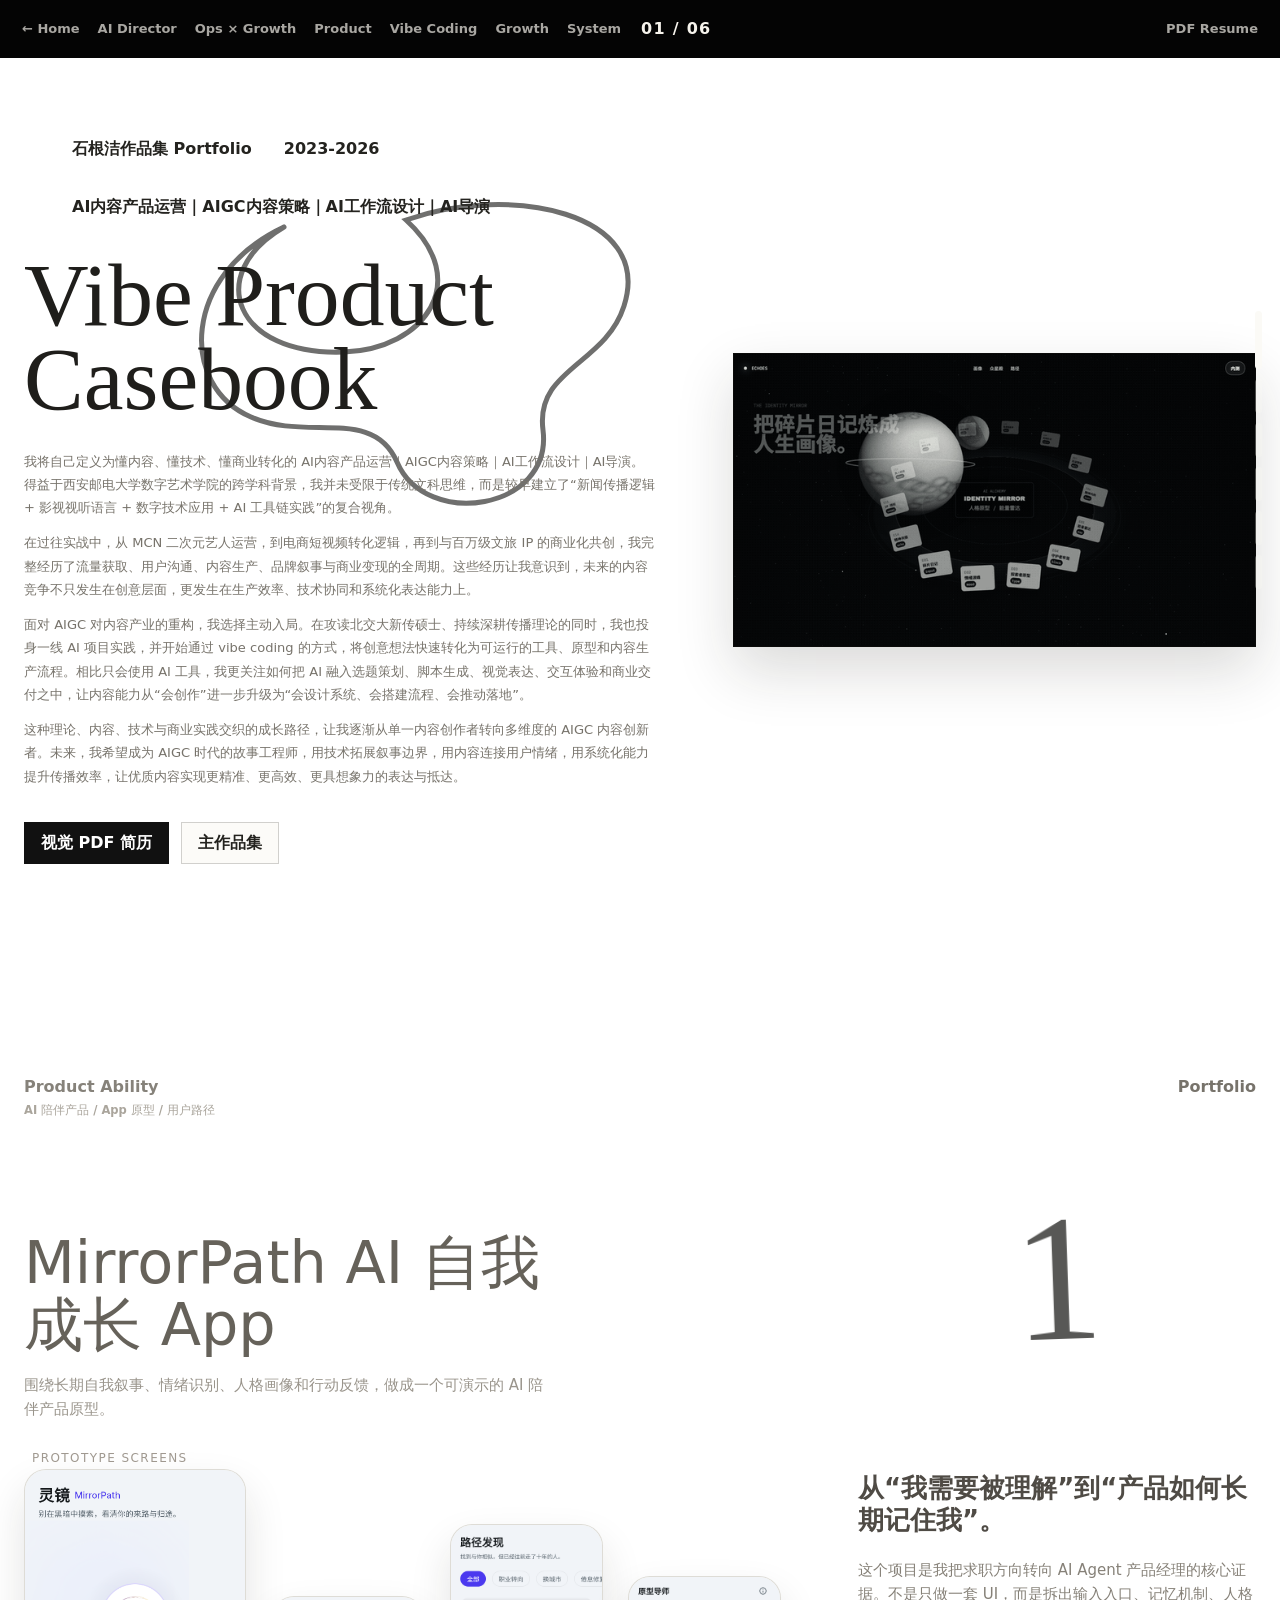
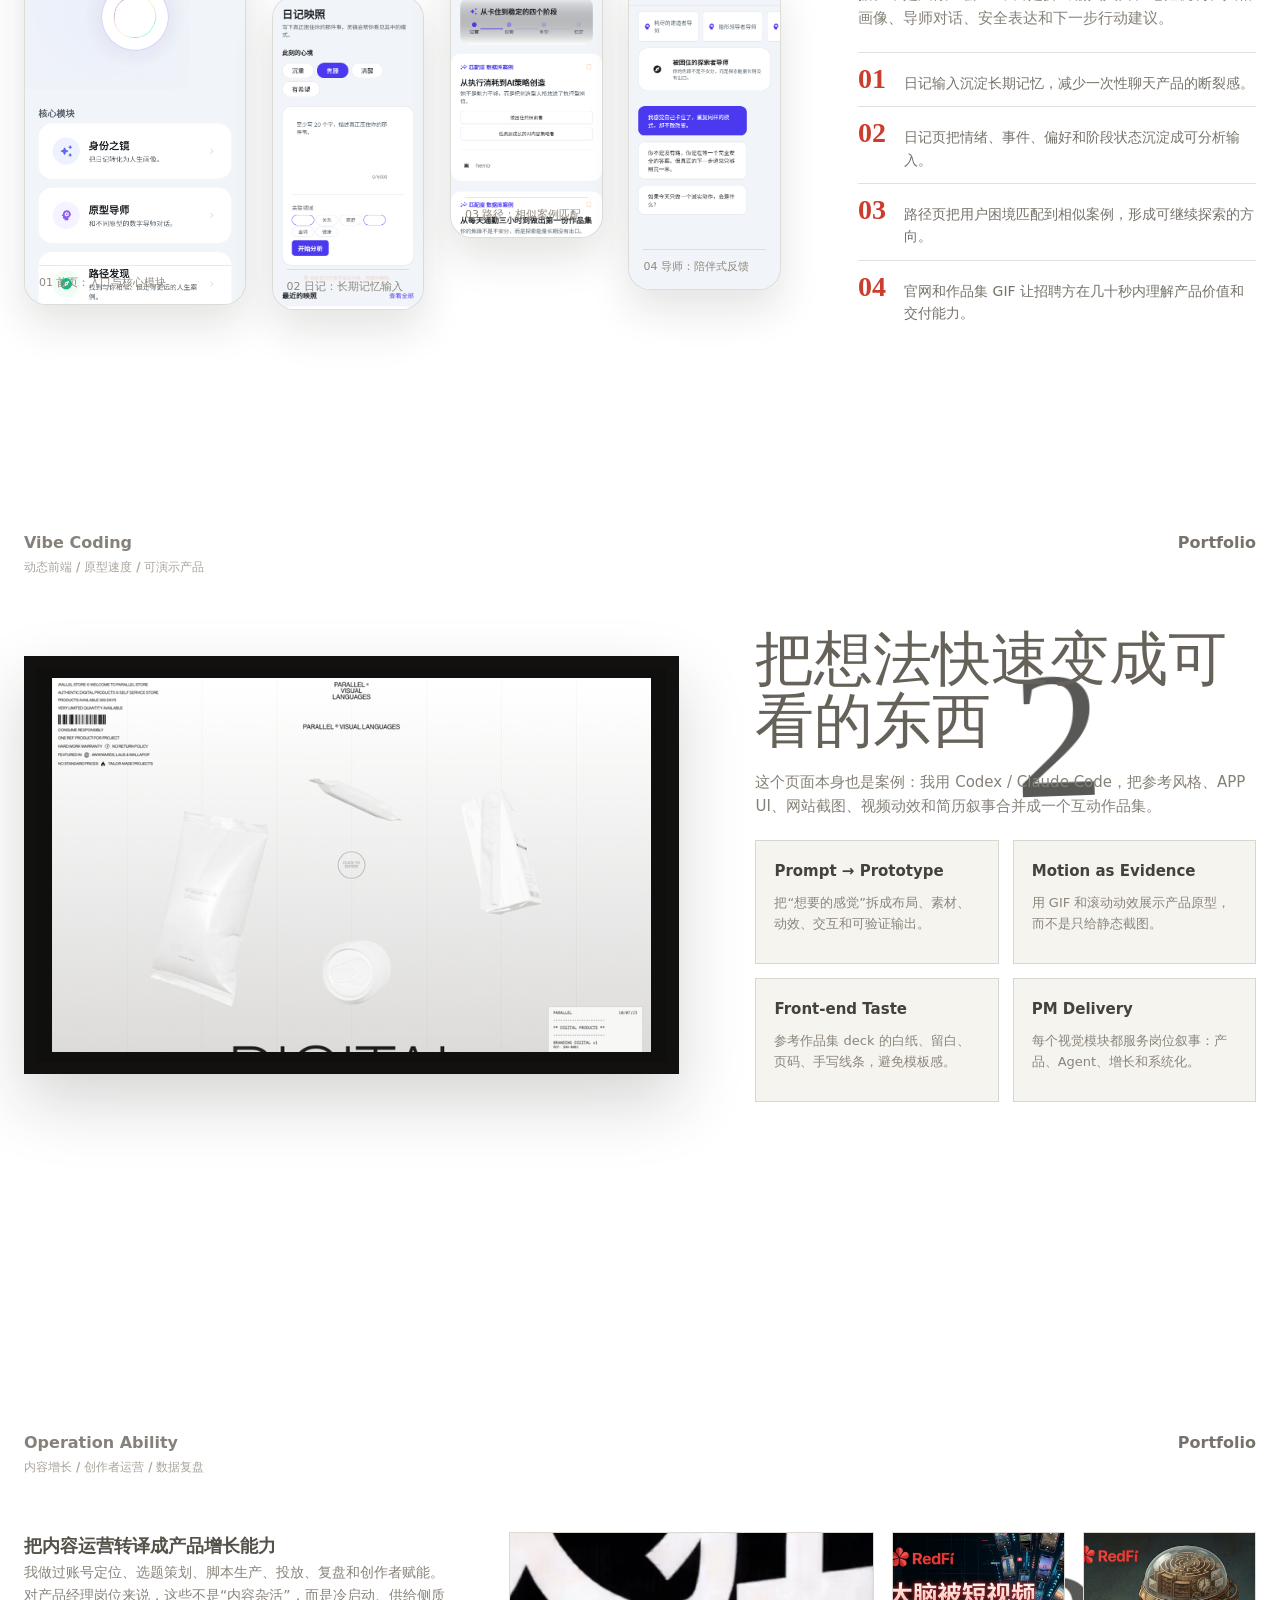
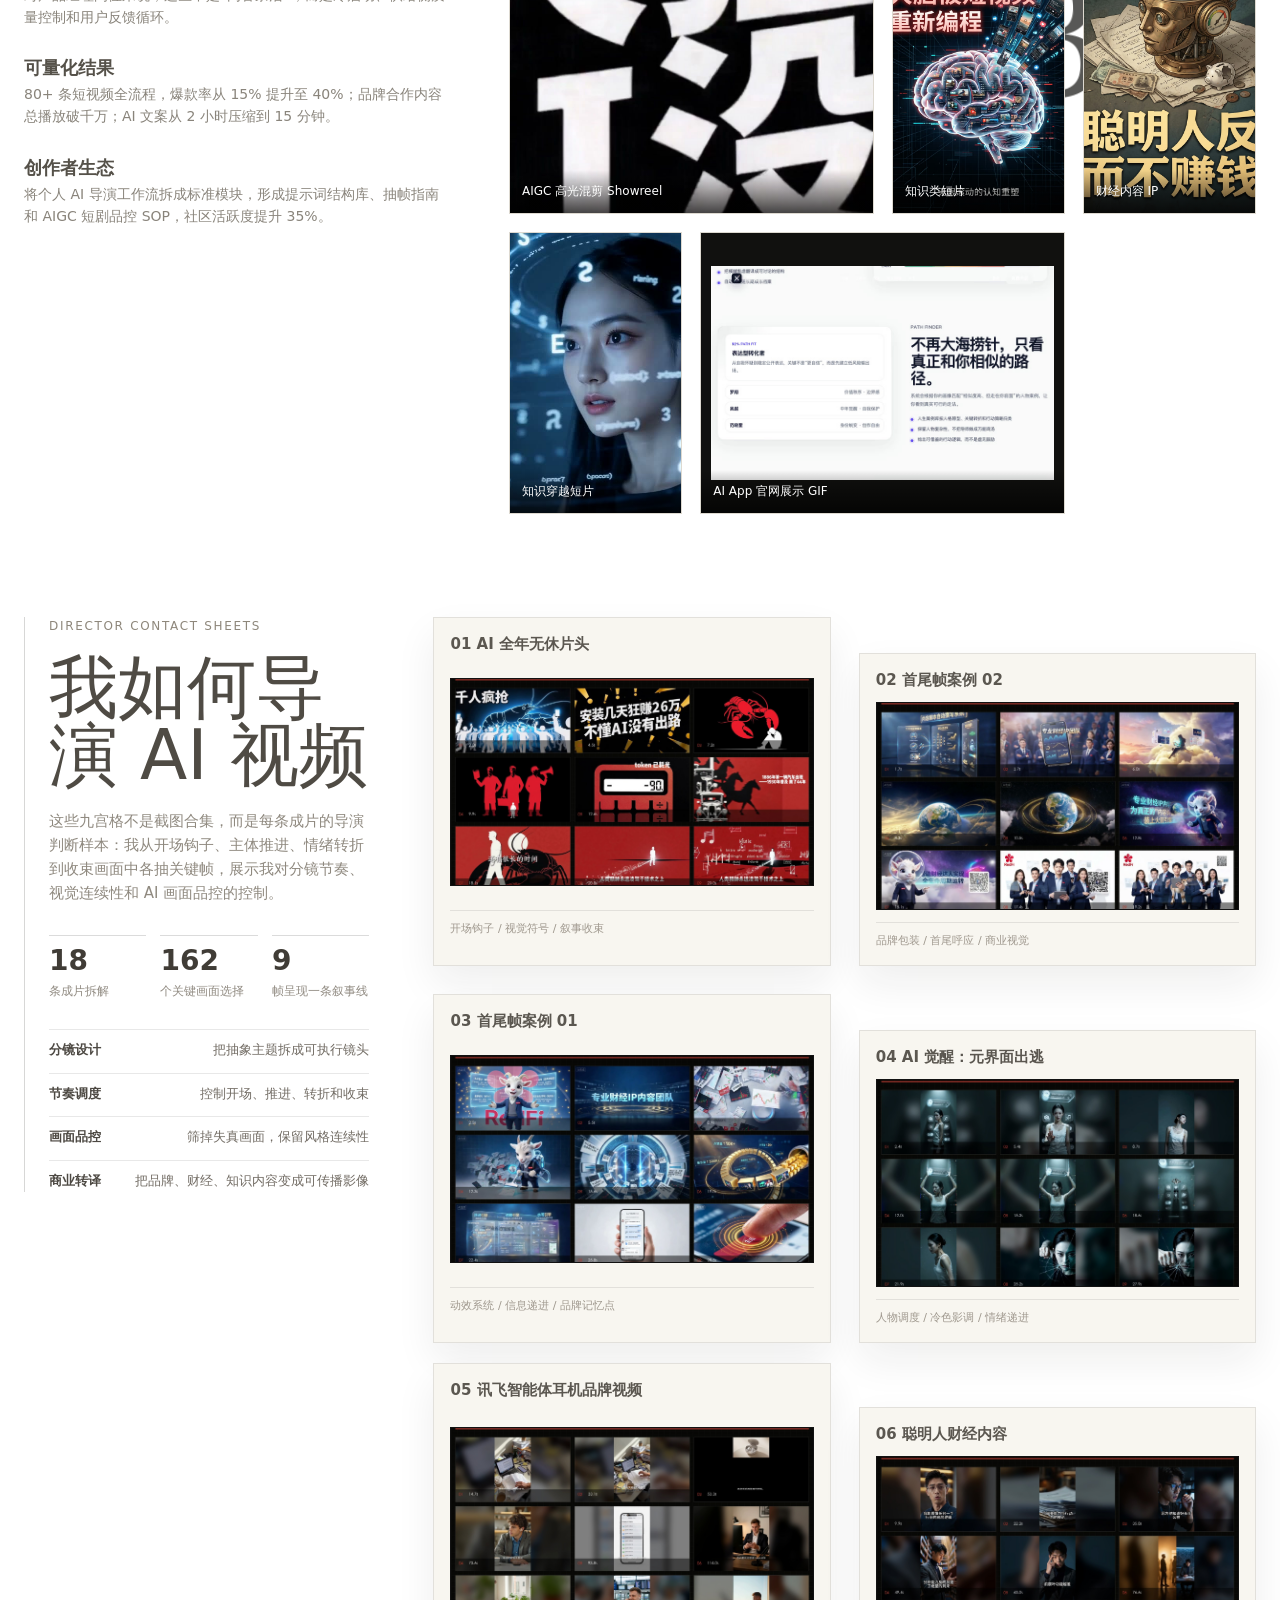
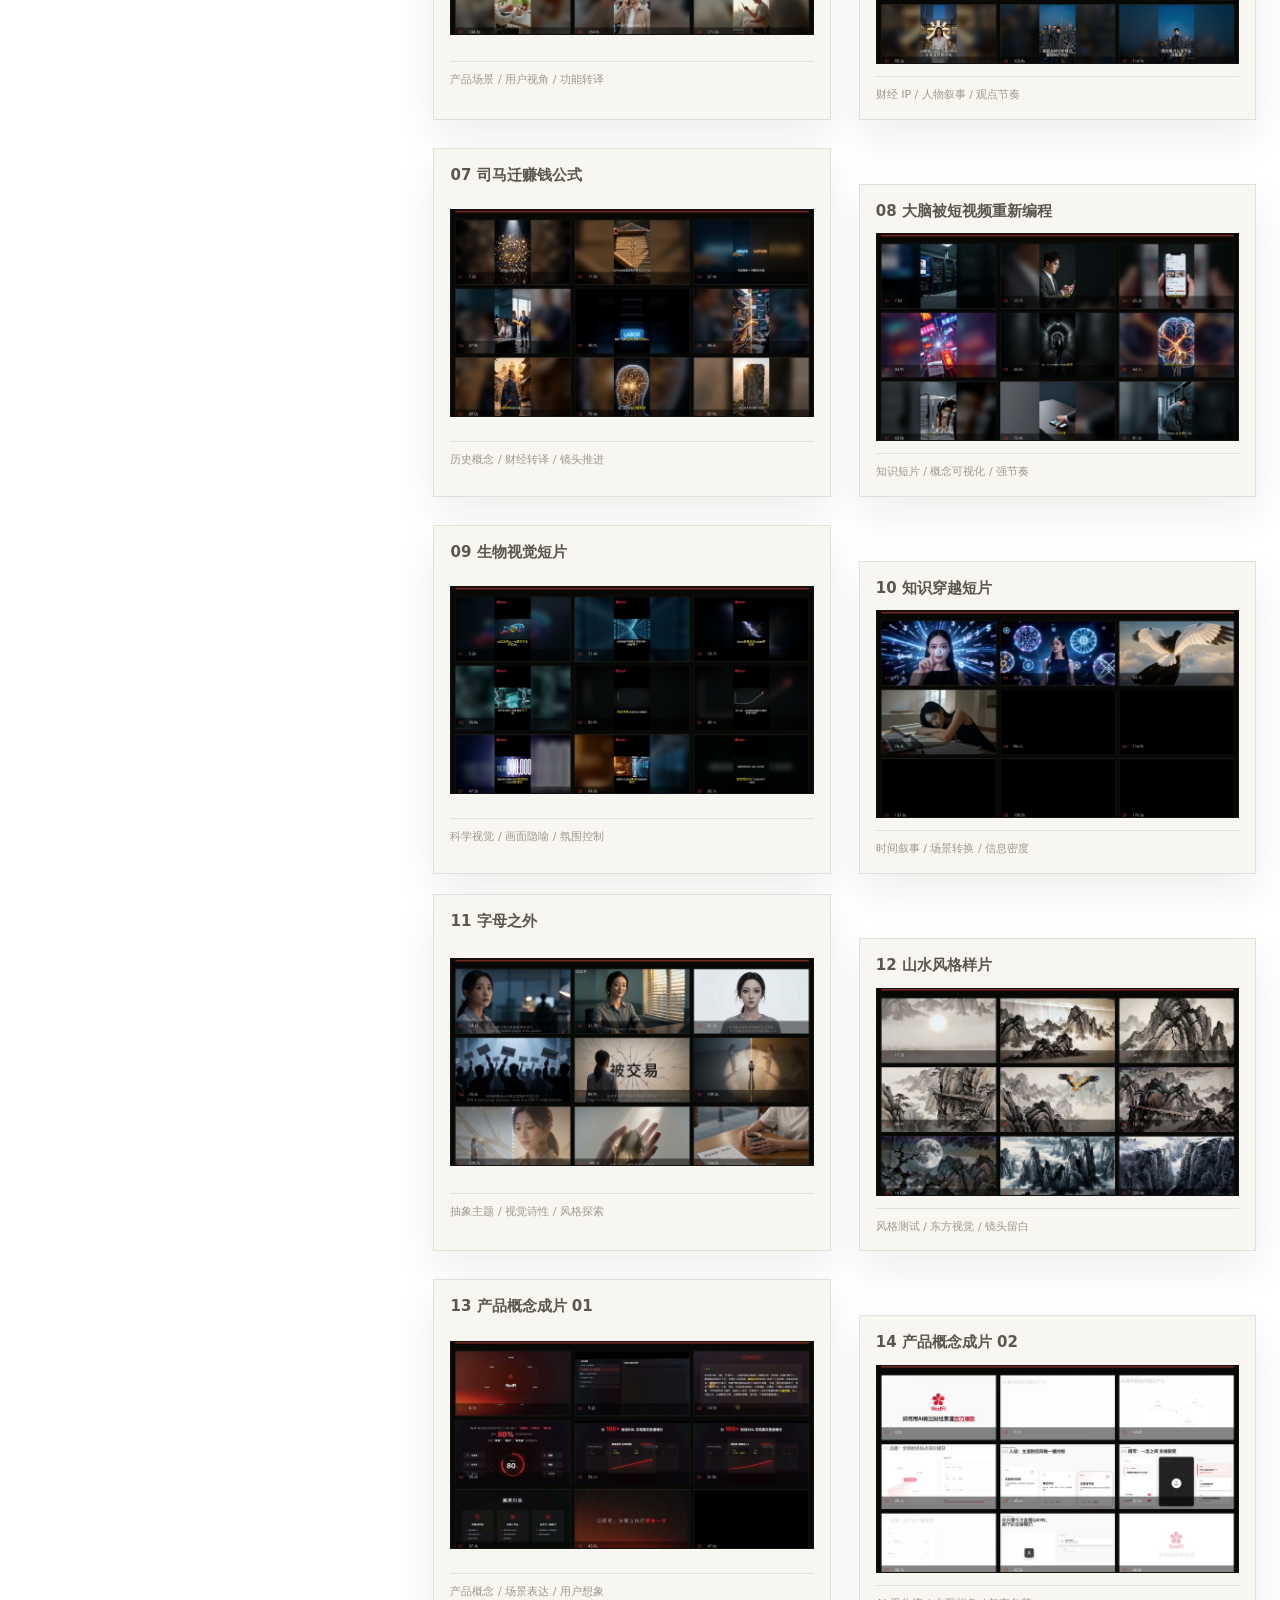
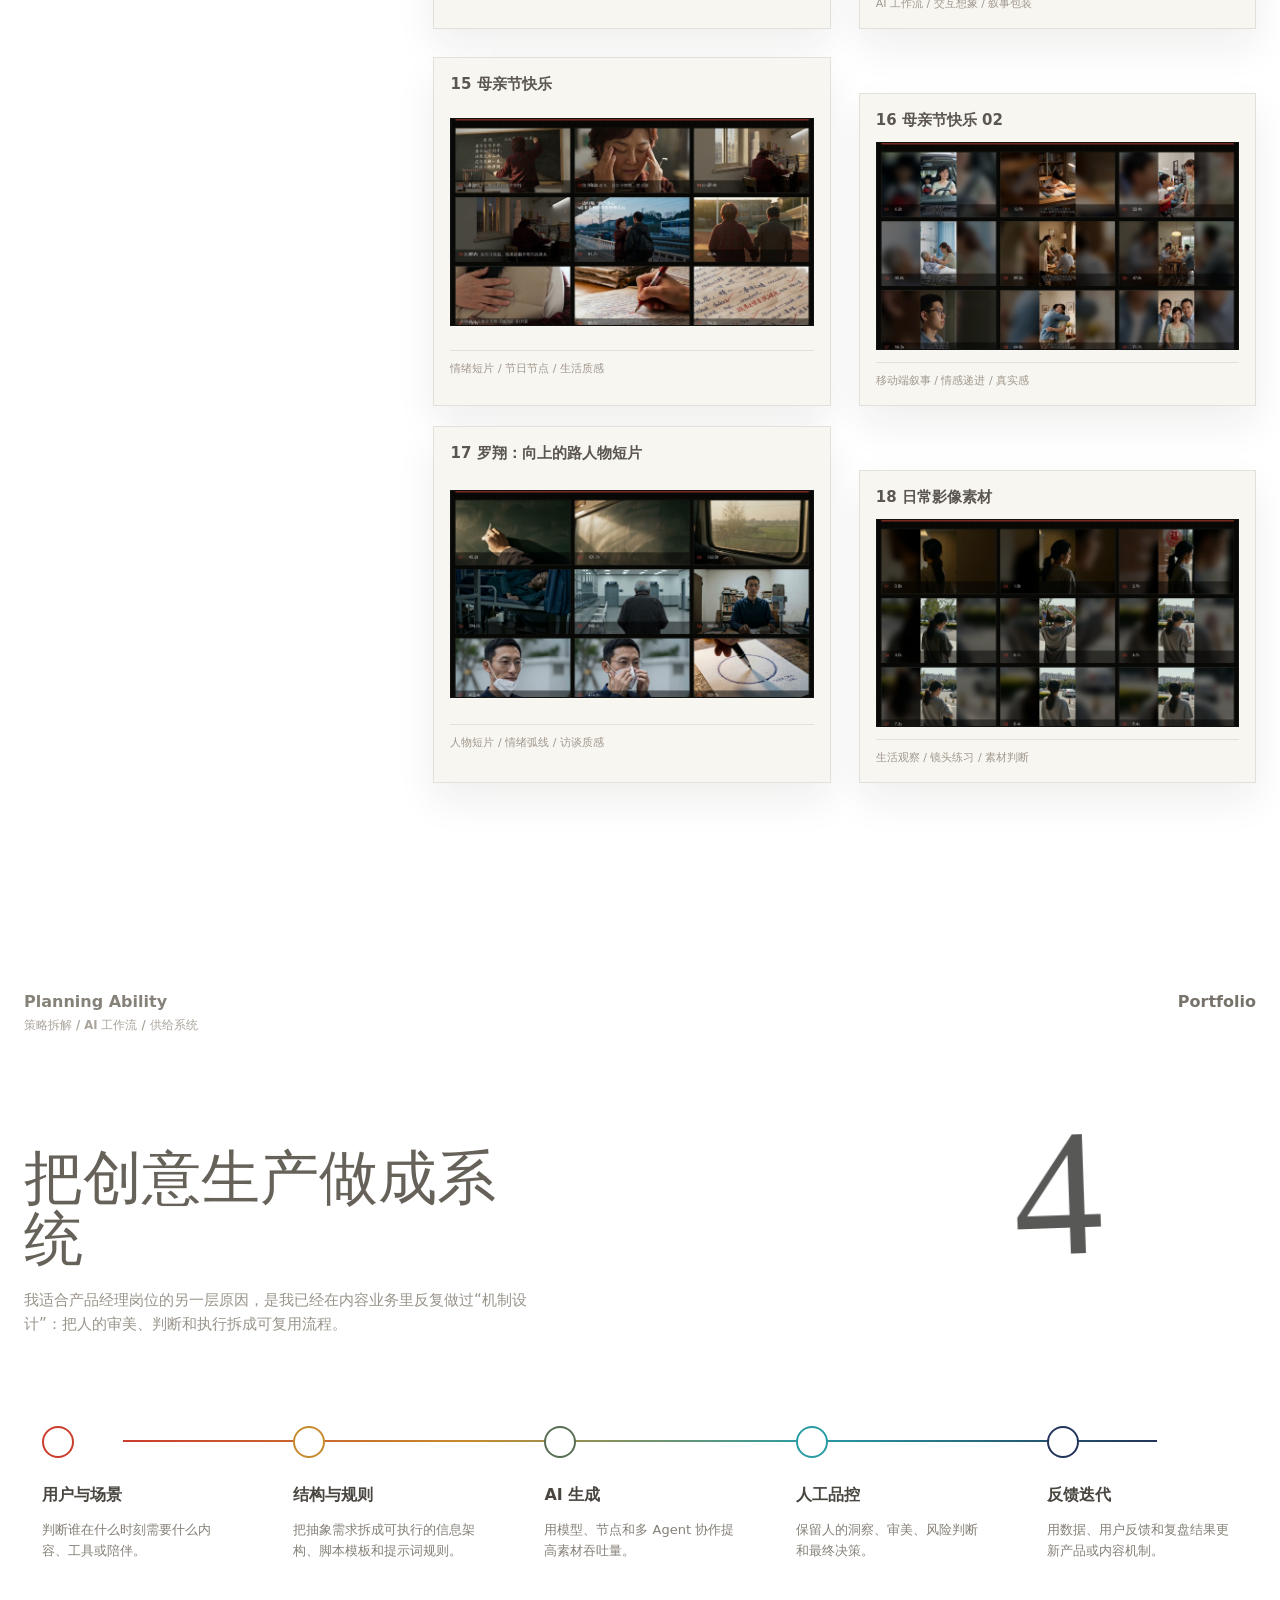
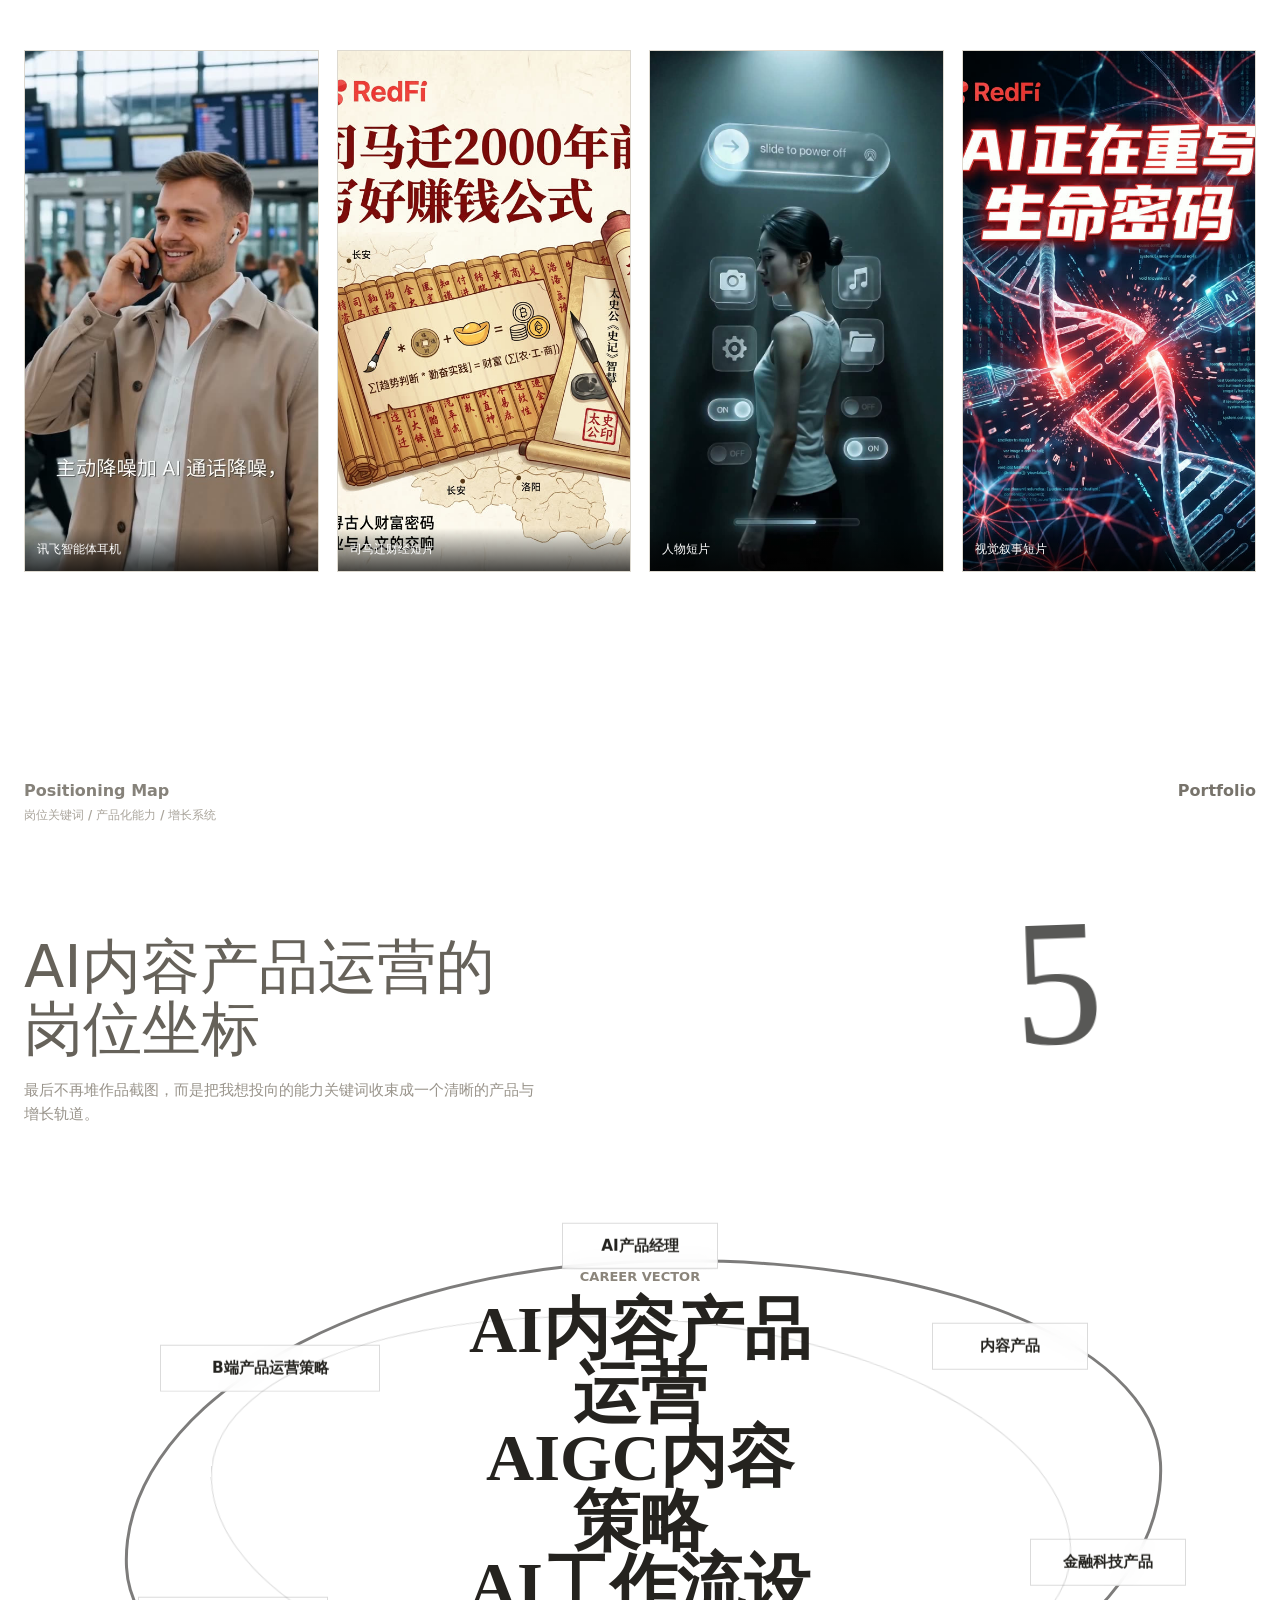
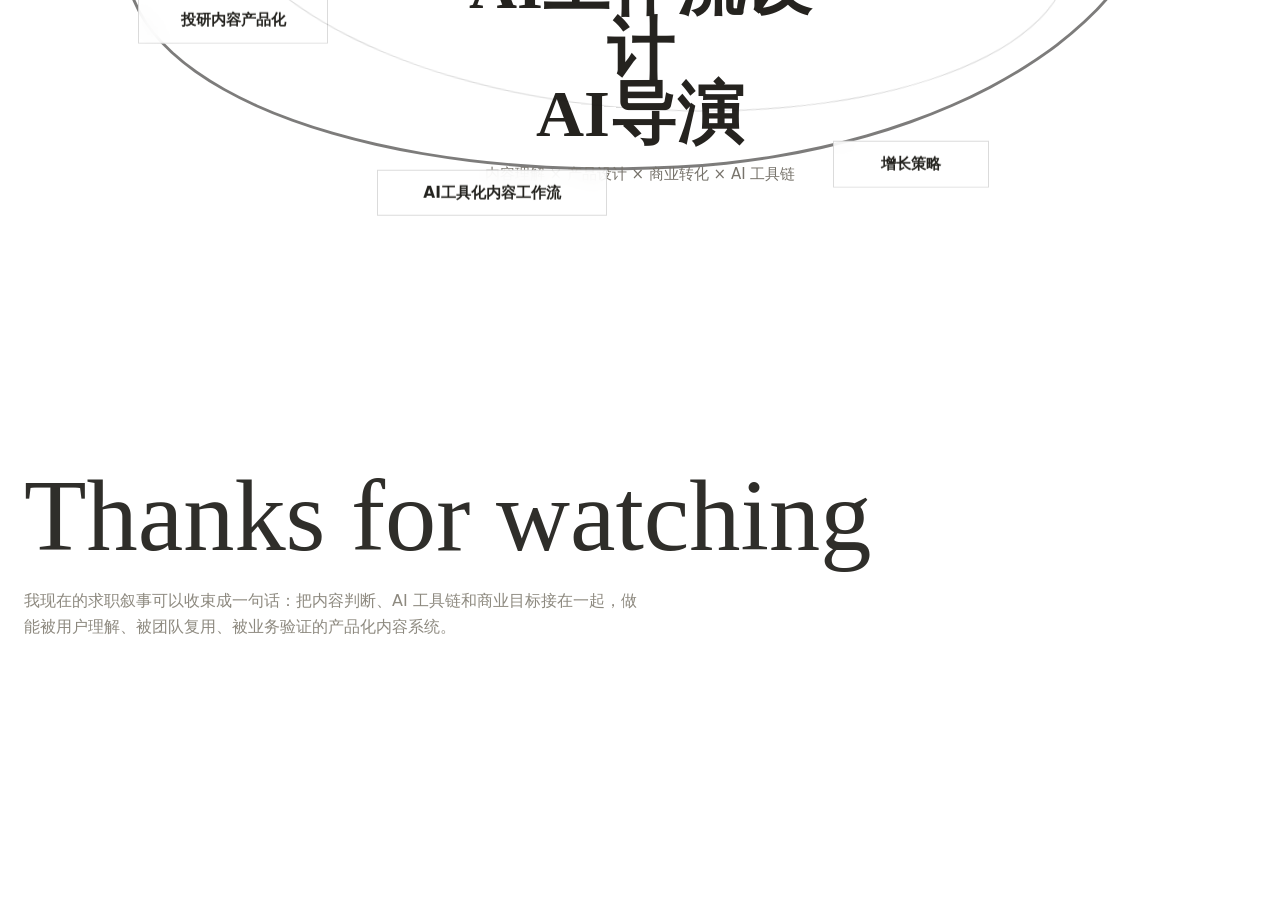
==== commit 8c17cb97: "Add portfolio subpages and homepage links" ====
--- a/index.html
+++ b/index.html
@@ -1375,6 +1375,8 @@
     <header class="sitebar">
       <nav class="left" aria-label="主导航">
         <a href="index.html">← Home</a>
+        <a href="director.html">AI Director</a>
+        <a href="operations.html">Ops × Growth</a>
         <a href="#product">Product</a>
         <a href="#vibe">Vibe Coding</a>
         <a href="#growth">Growth</a>
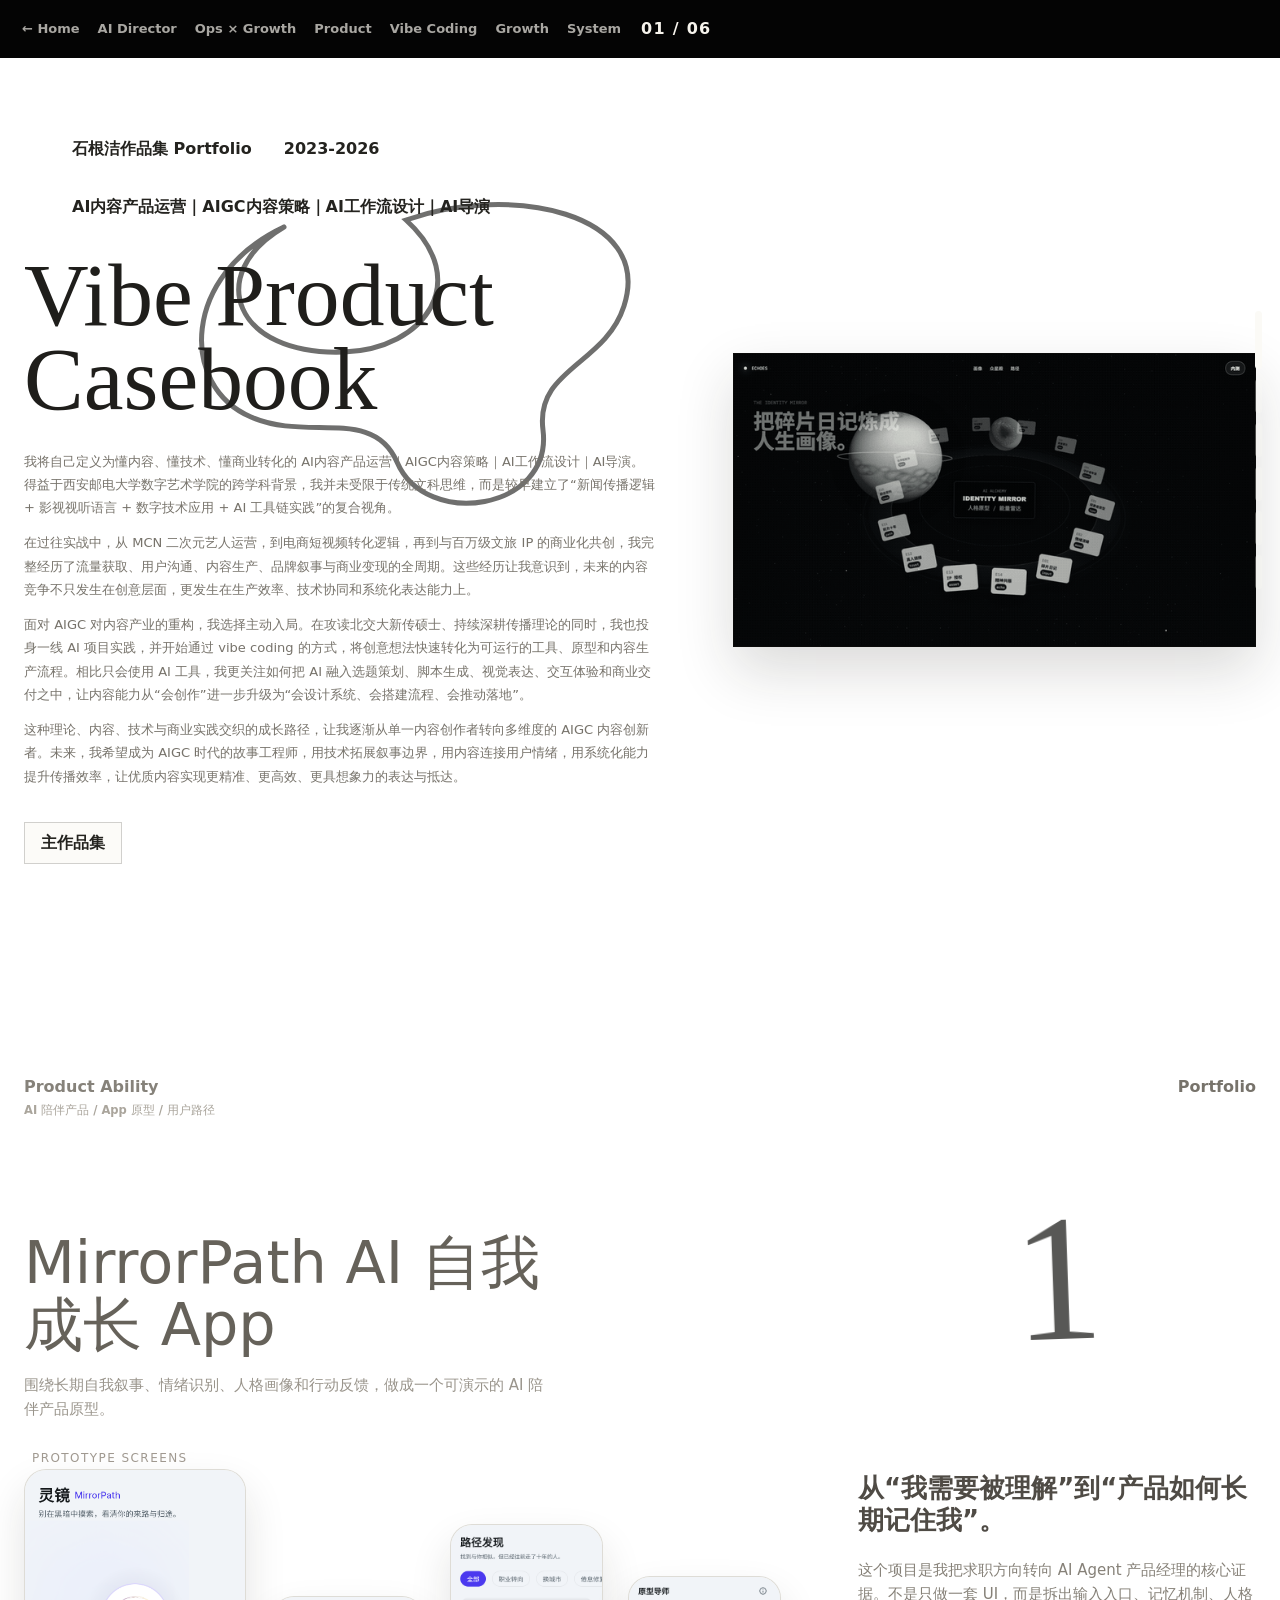
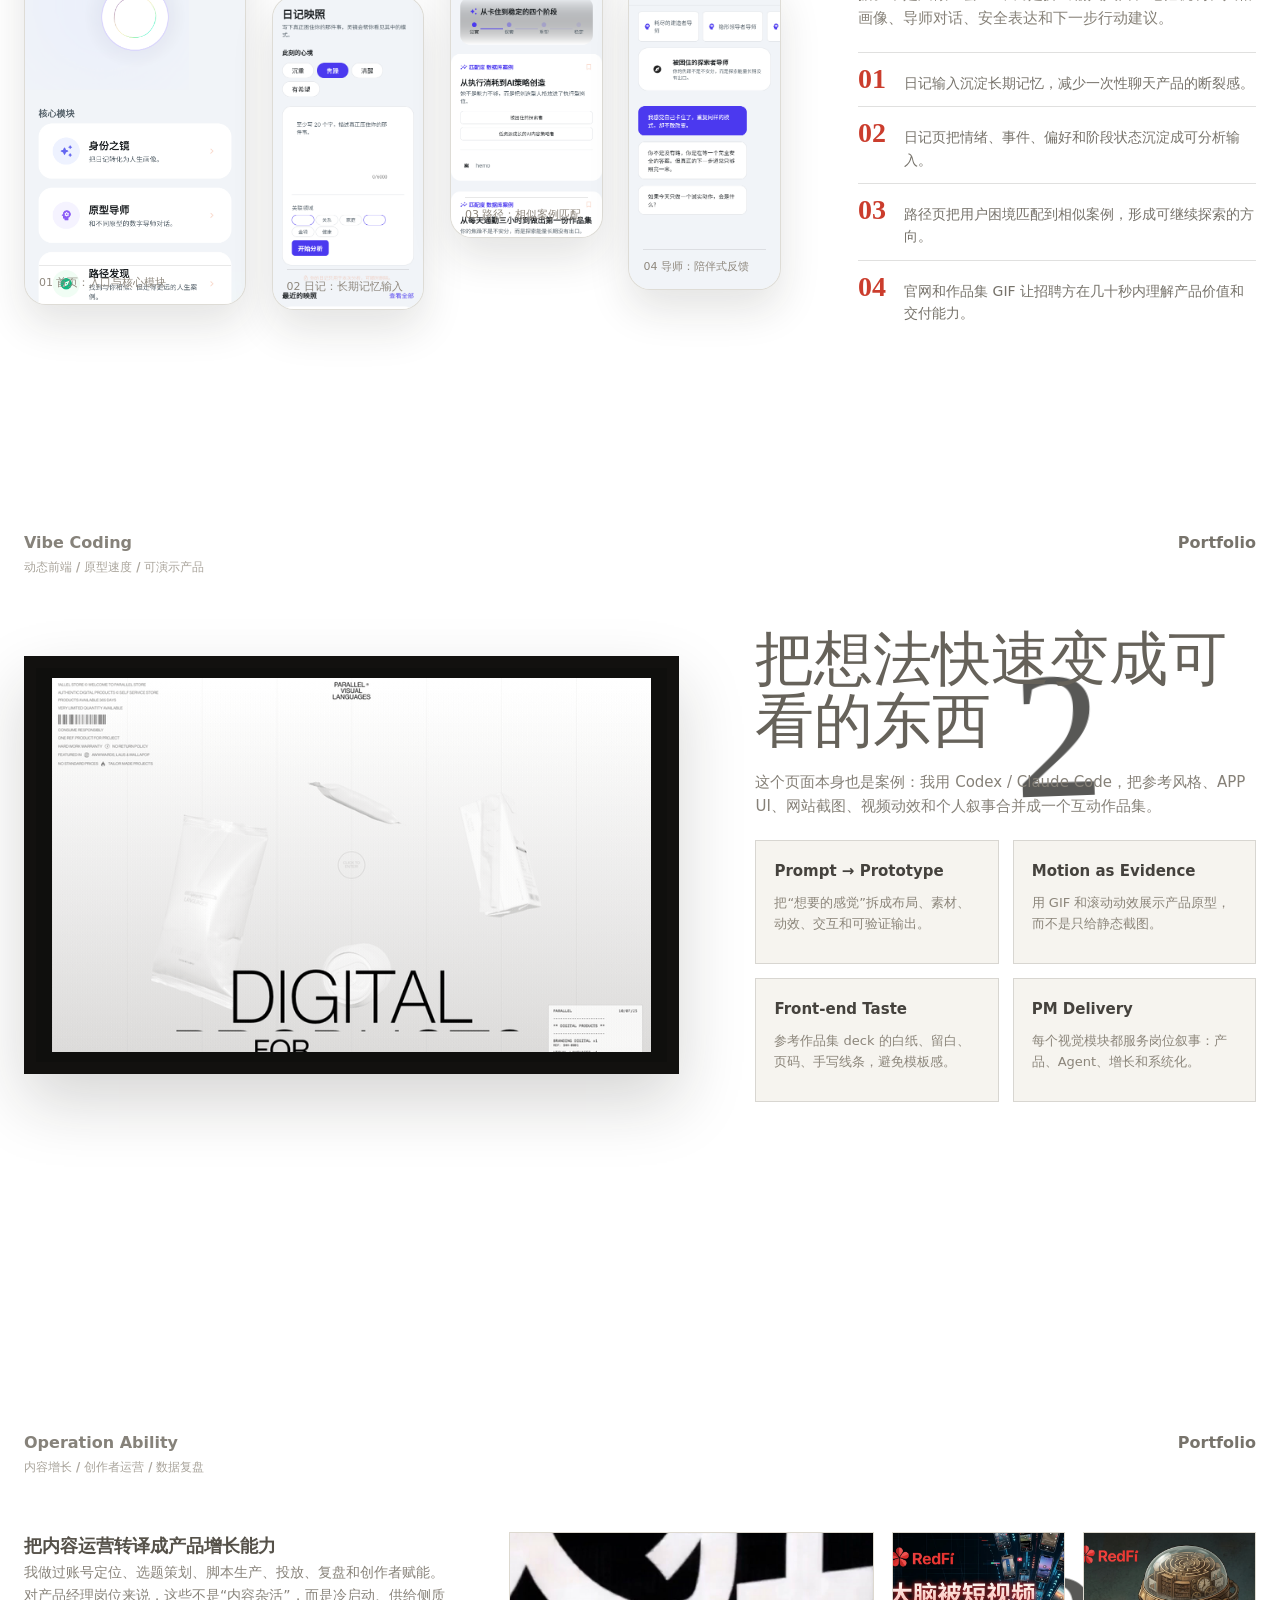
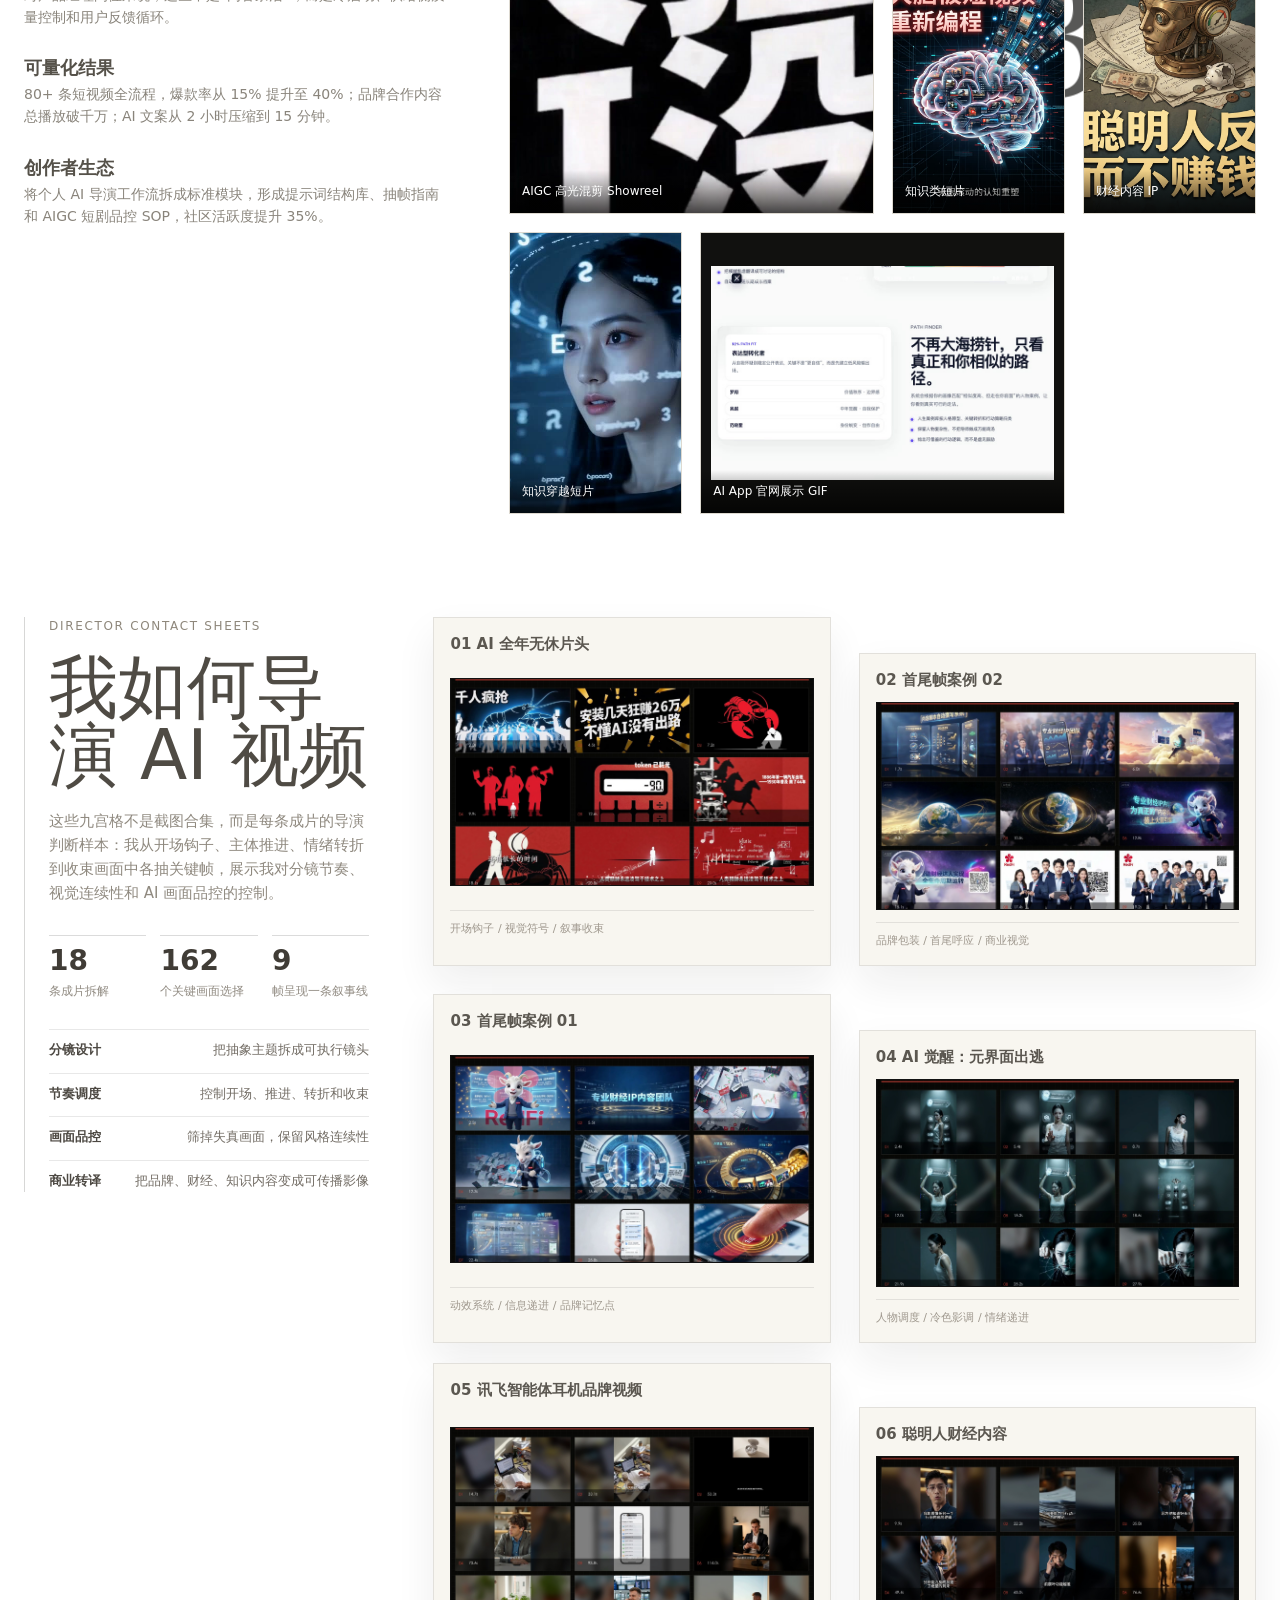
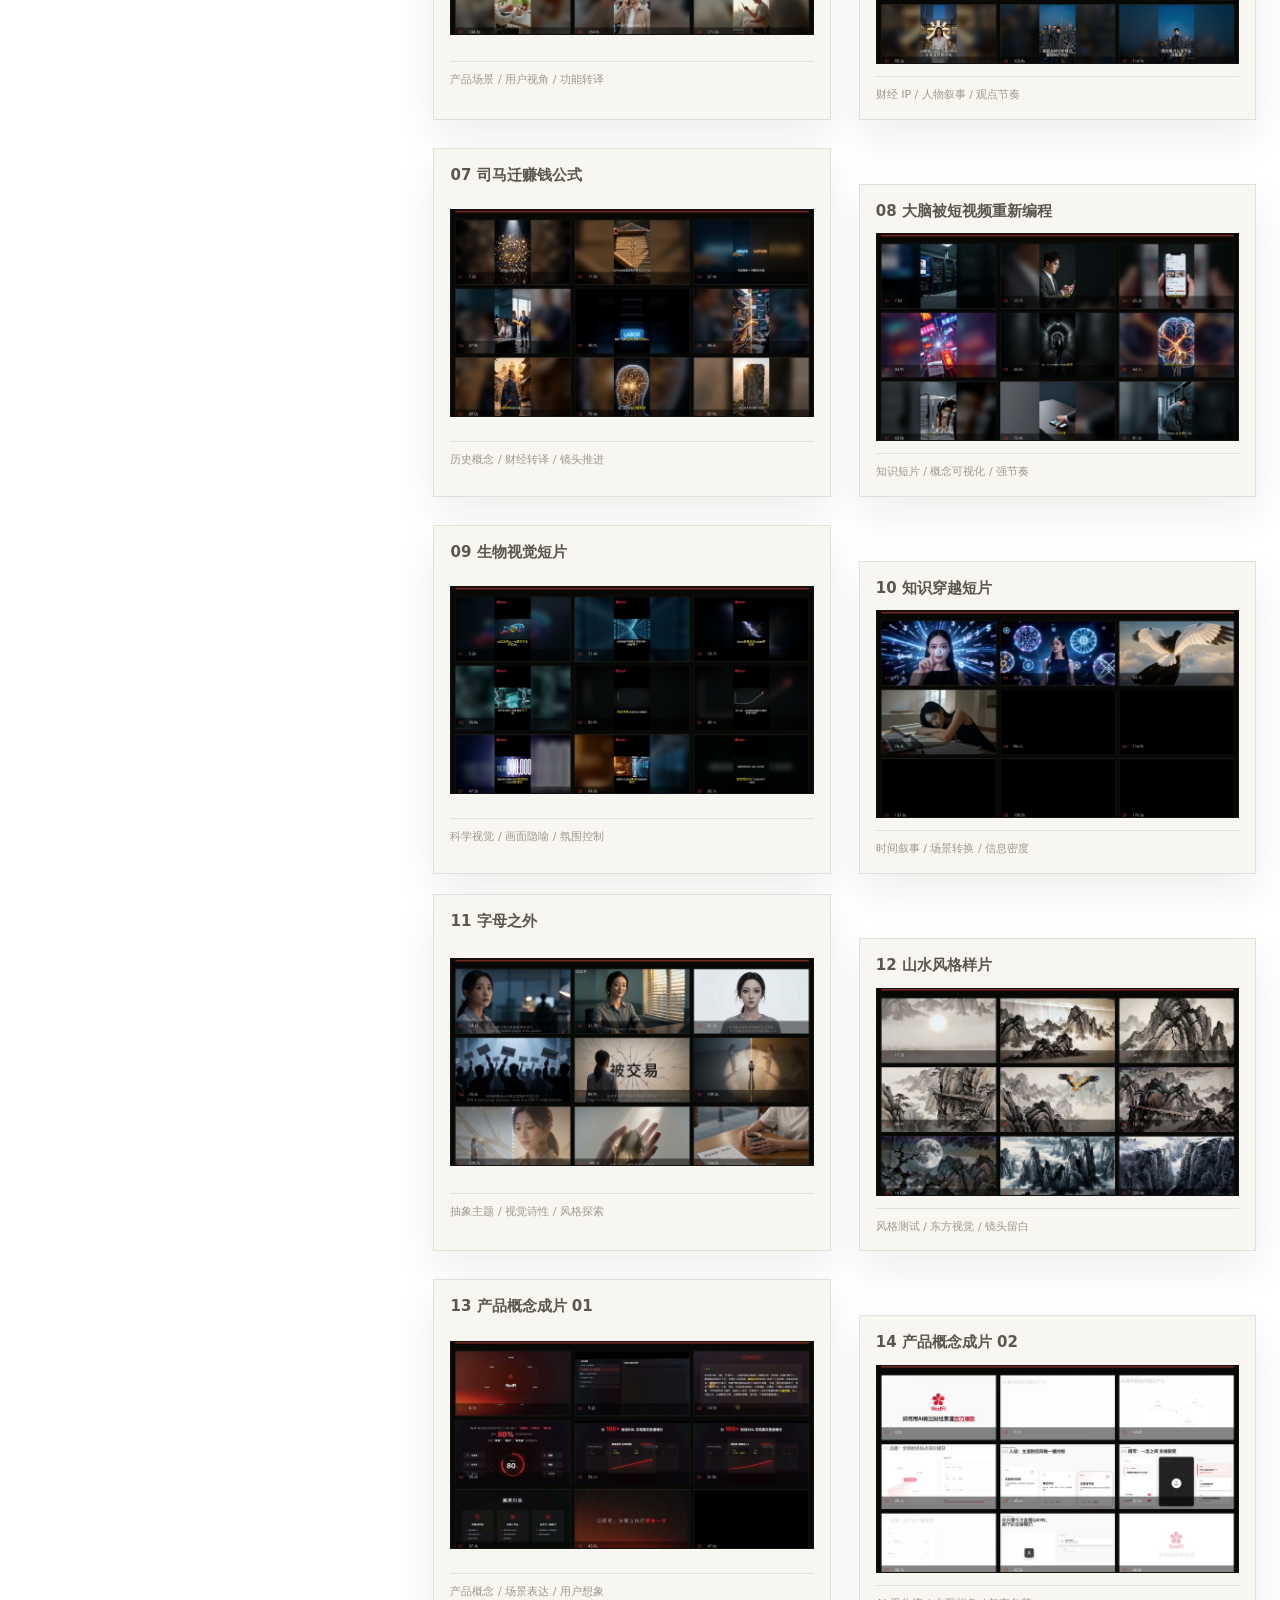
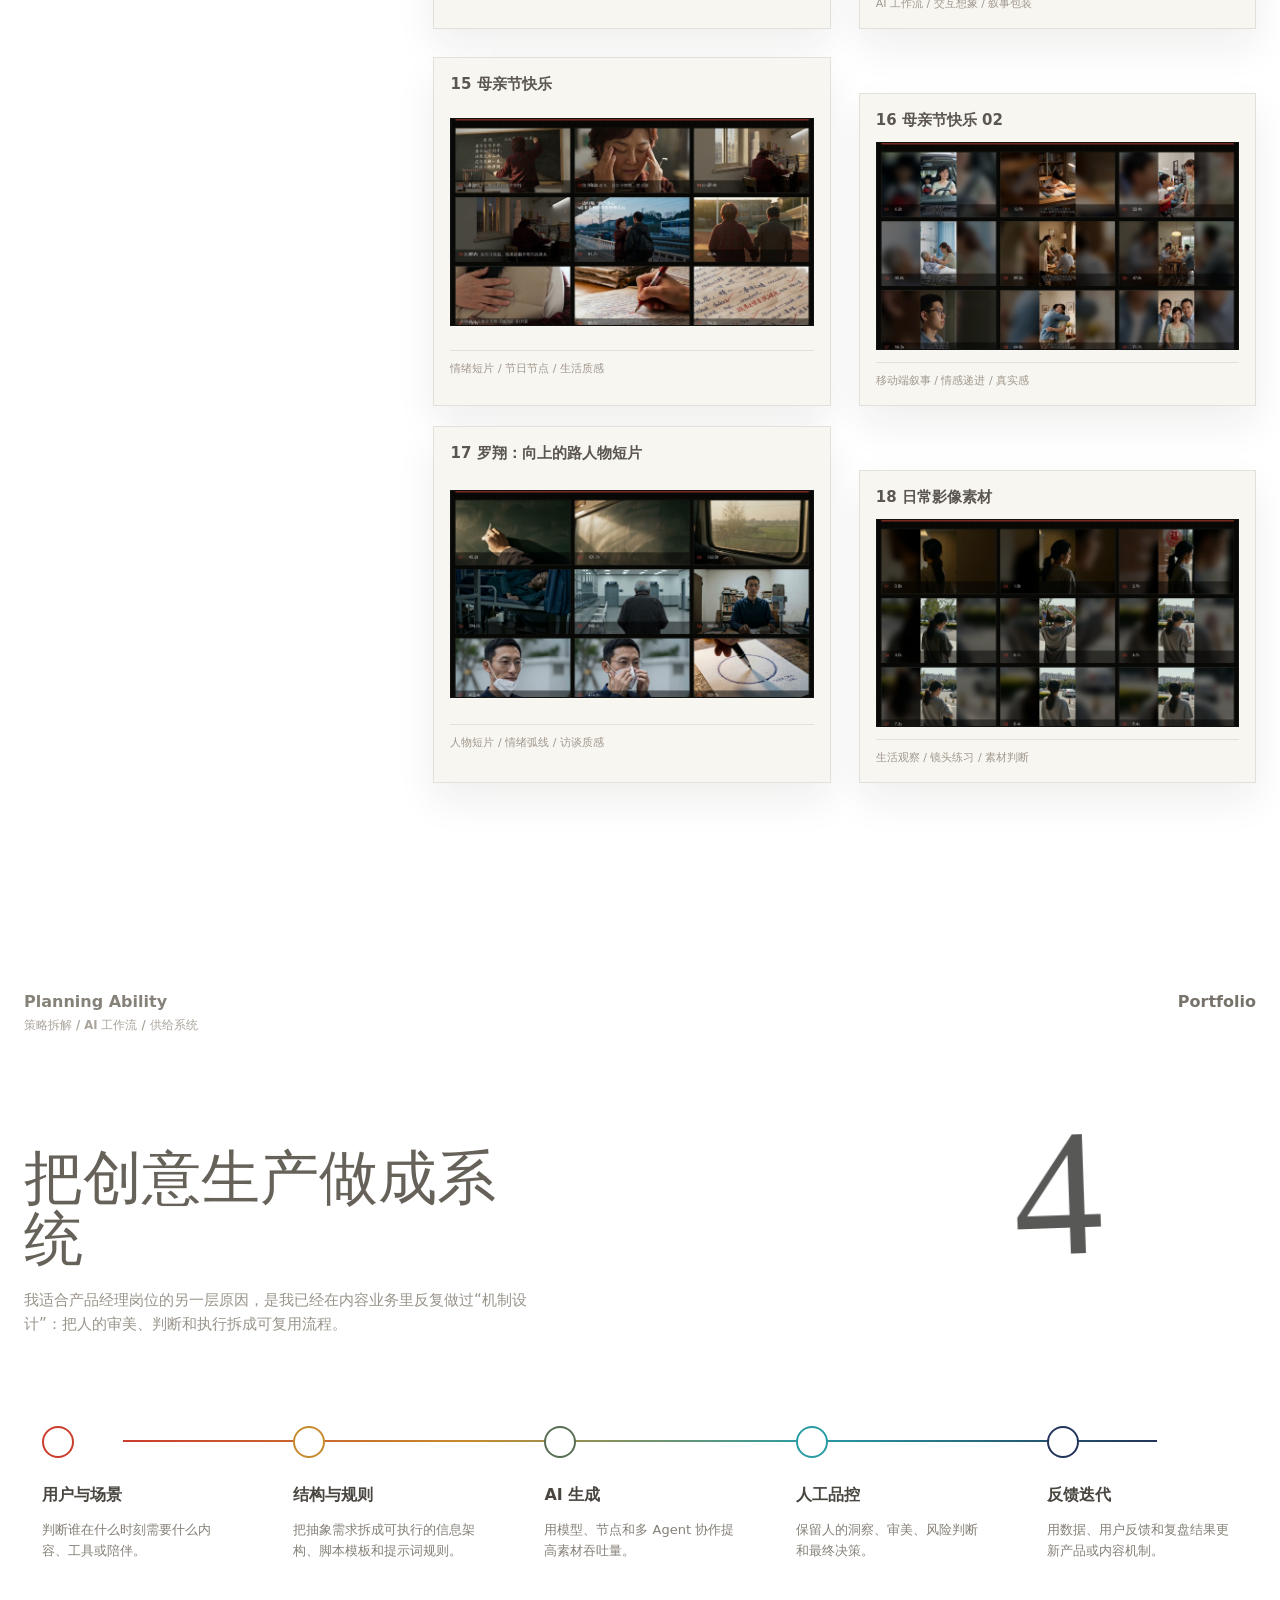
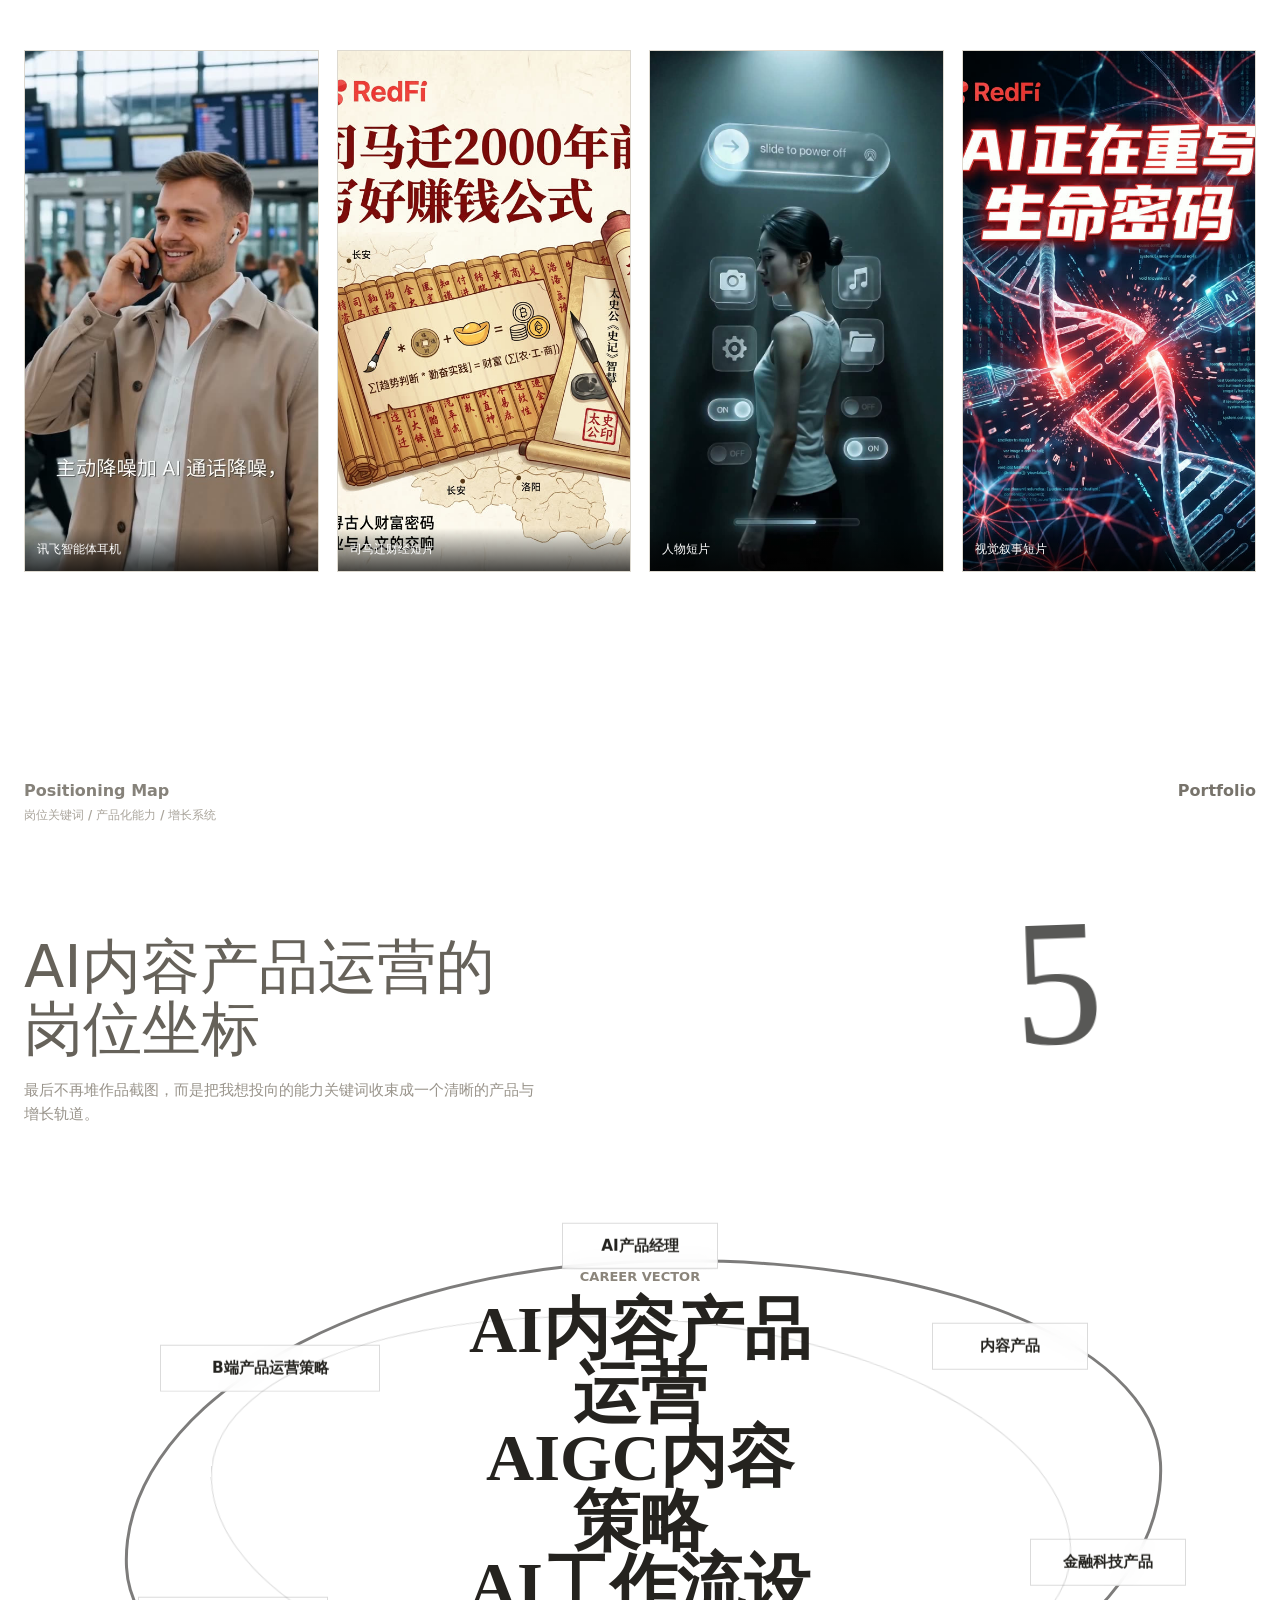
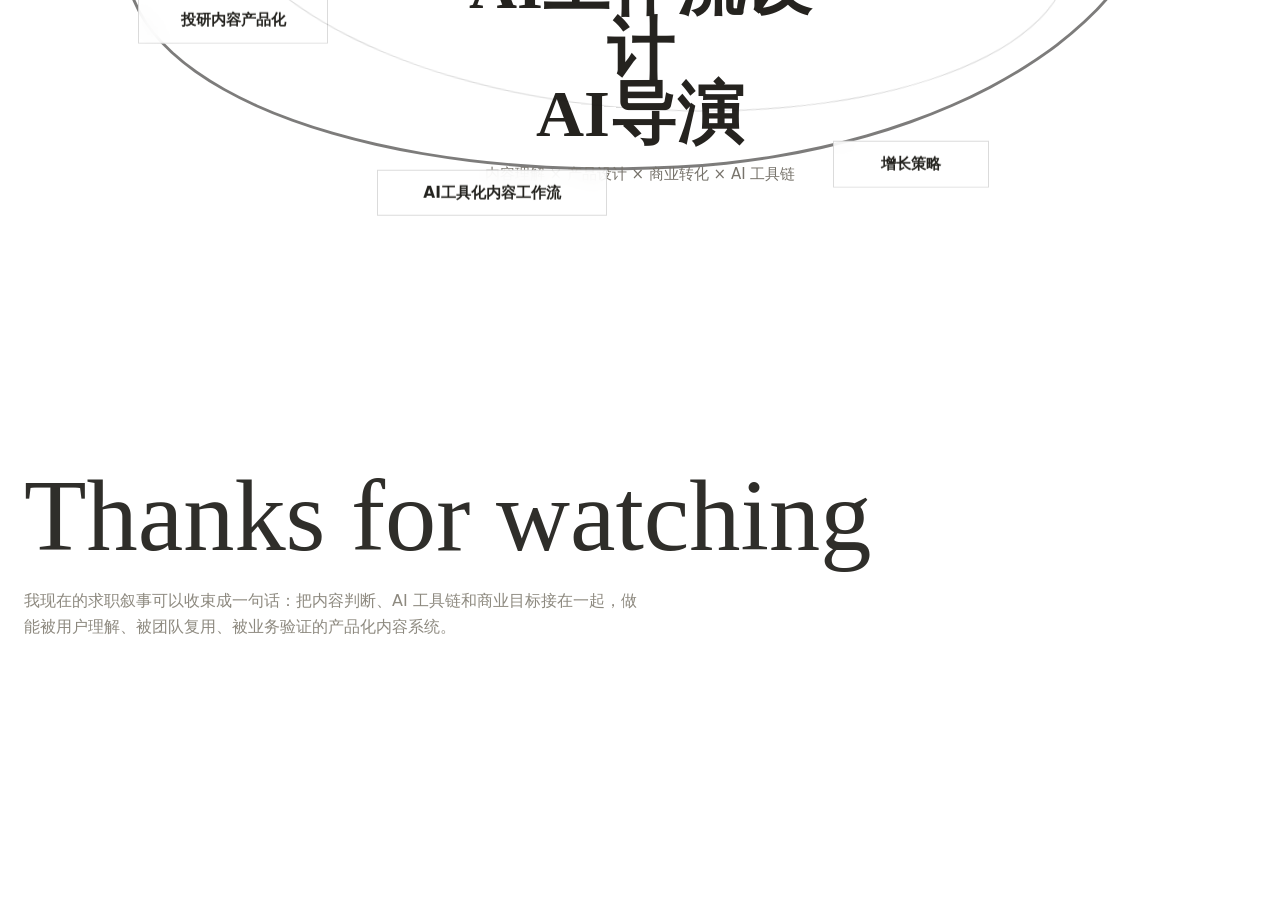
==== commit 575f88f8: "Remove resume links from portfolio pages" ====
--- a/index.html
+++ b/index.html
@@ -1383,9 +1383,7 @@
         <a href="#system">System</a>
       </nav>
       <div class="counter"><span id="currentPage">01</span> / 06</div>
-      <nav class="right" aria-label="资源">
-        <a href="assets/portfolio/shigenjie-ai-product-pm-resume.pdf">PDF Resume</a>
-      </nav>
+      <nav class="right" aria-label="资源"></nav>
     </header>
     <div class="progress" aria-hidden="true"><span id="progressBar"></span></div>
     <nav class="side-index" aria-label="章节索引">
@@ -1427,7 +1425,6 @@
               </p>
             </div>
             <div class="cover-actions">
-              <a class="button dark" href="assets/portfolio/shigenjie-ai-product-pm-resume.pdf">视觉 PDF 简历</a>
               <a class="button" href="index.html">主作品集</a>
             </div>
           </div>
@@ -1496,7 +1493,7 @@
             <div class="evidence reveal">
               <div class="section-title" style="margin-top: 0">
                 <h2>把想法快速变成可看的东西</h2>
-                <p>这个页面本身也是案例：我用 Codex / Claude Code，把参考风格、APP UI、网站截图、视频动效和简历叙事合并成一个互动作品集。</p>
+                <p>这个页面本身也是案例：我用 Codex / Claude Code，把参考风格、APP UI、网站截图、视频动效和个人叙事合并成一个互动作品集。</p>
               </div>
               <div class="code-notes">
                 <div class="note-card">
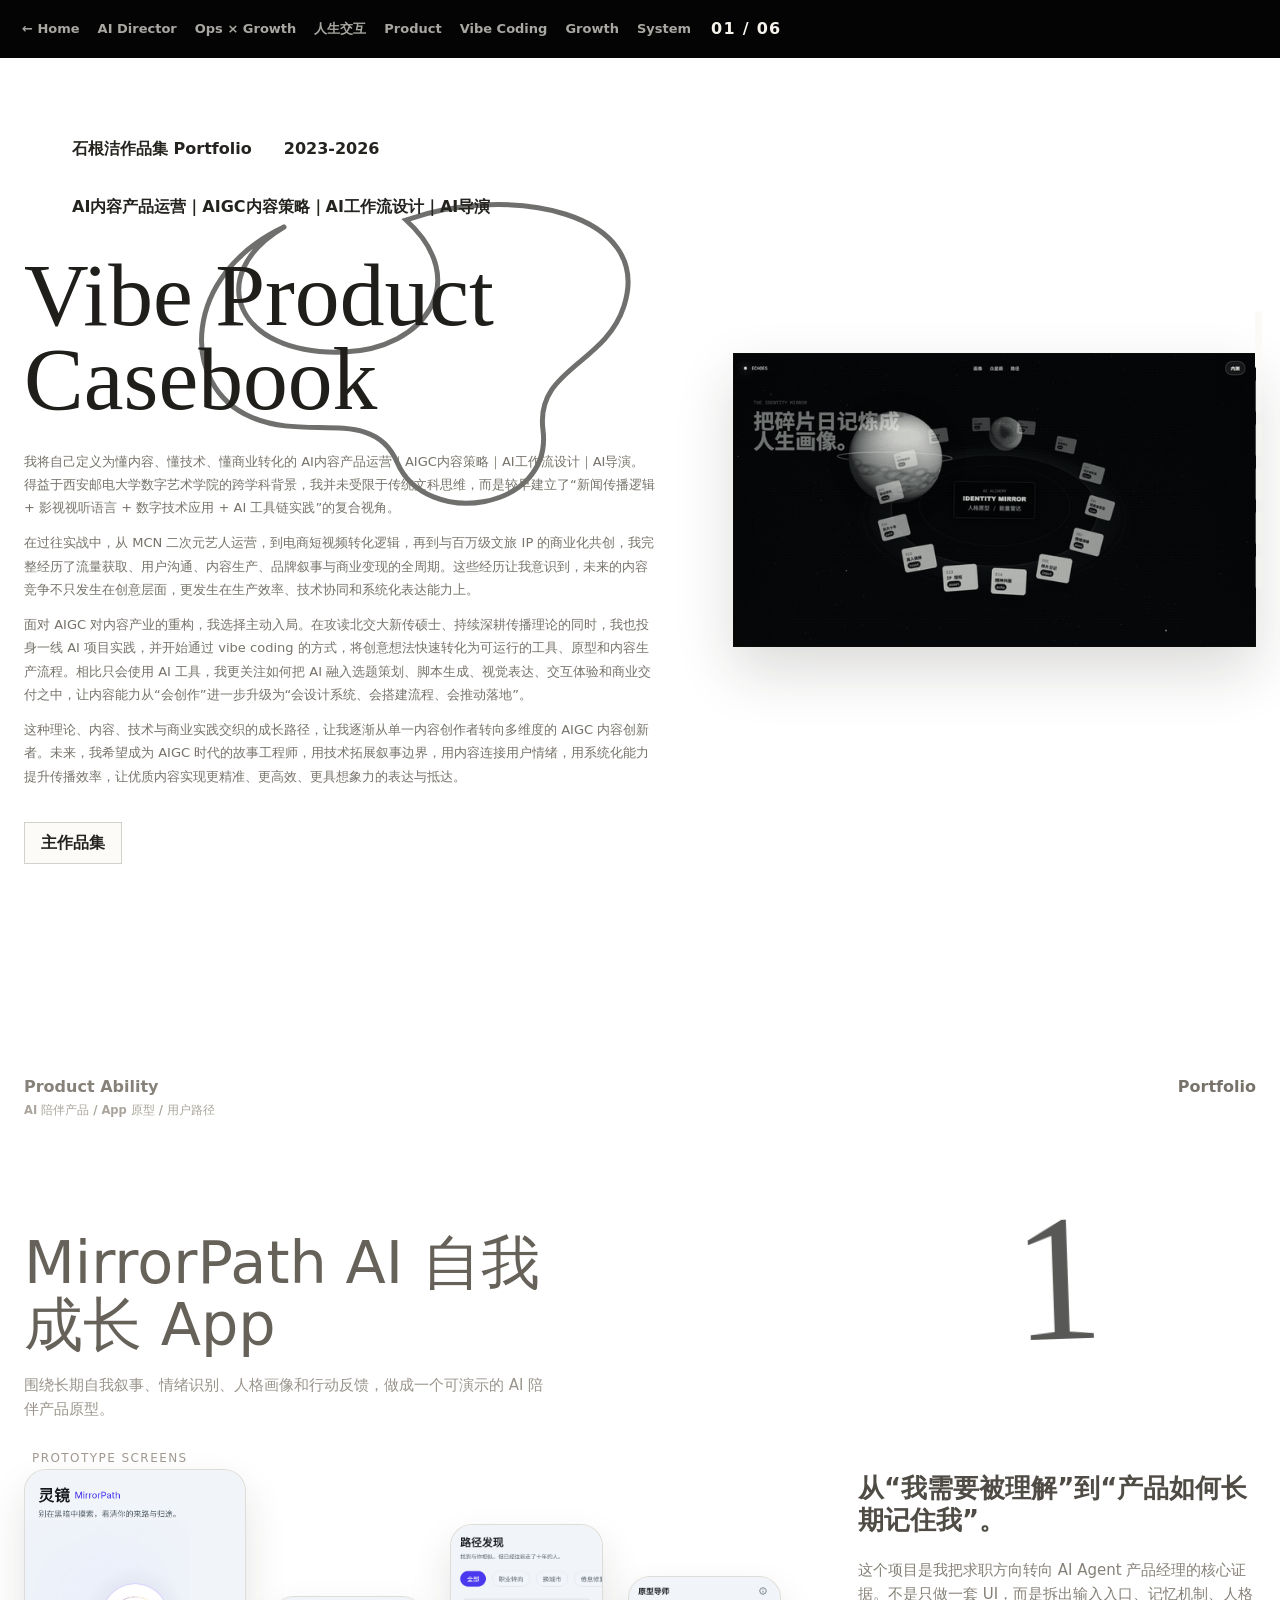
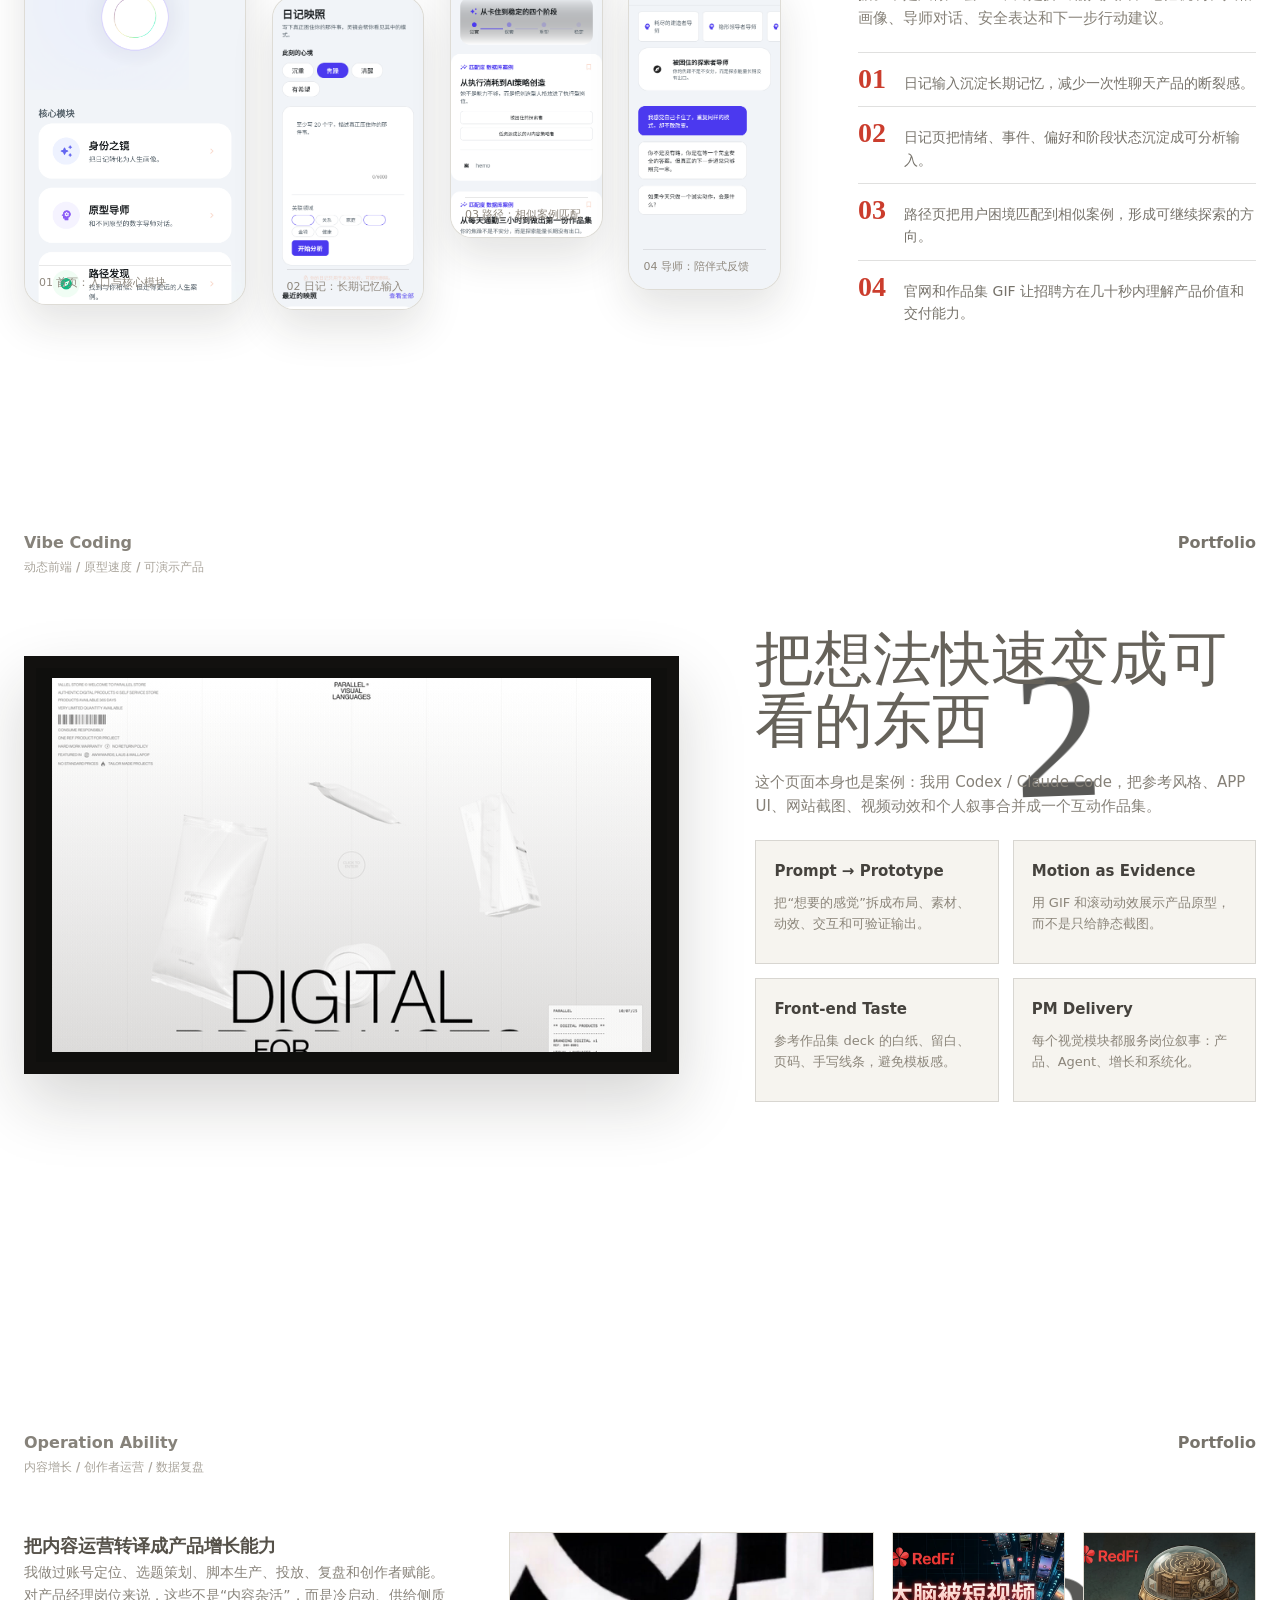
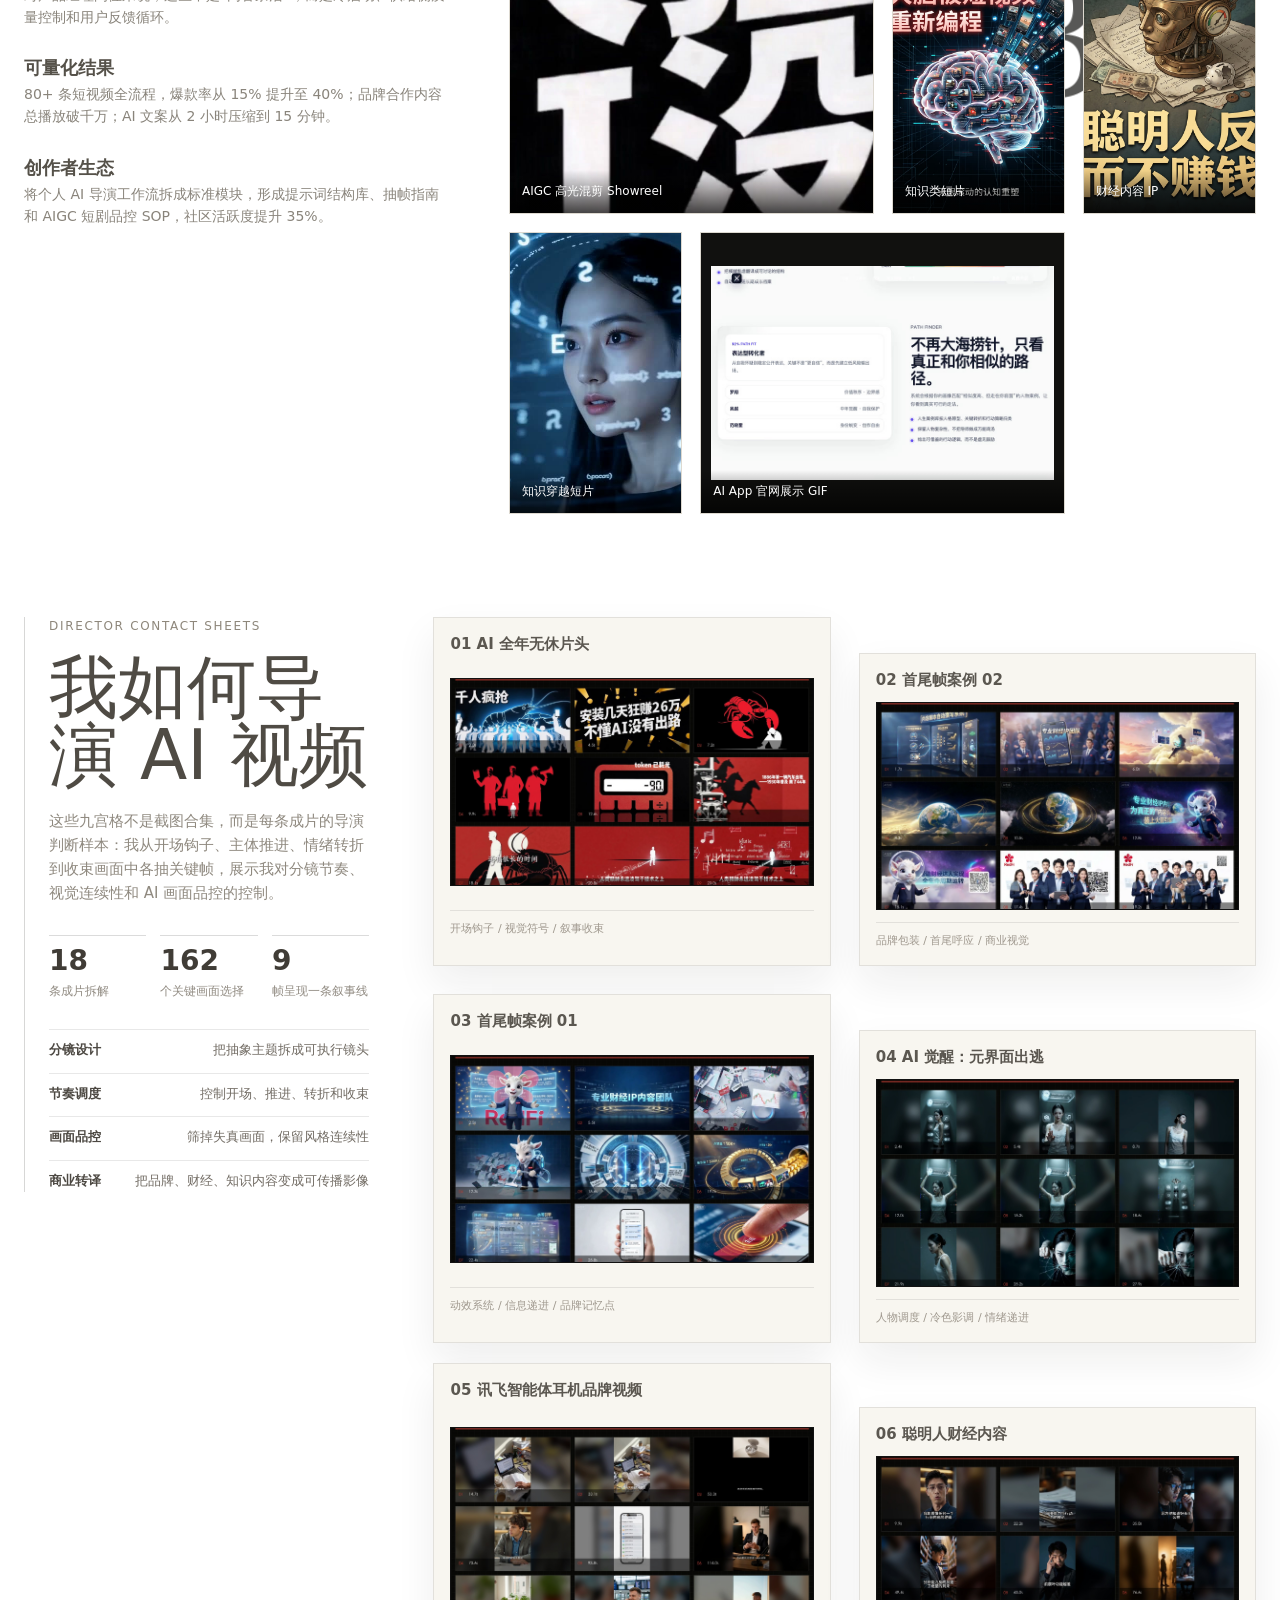
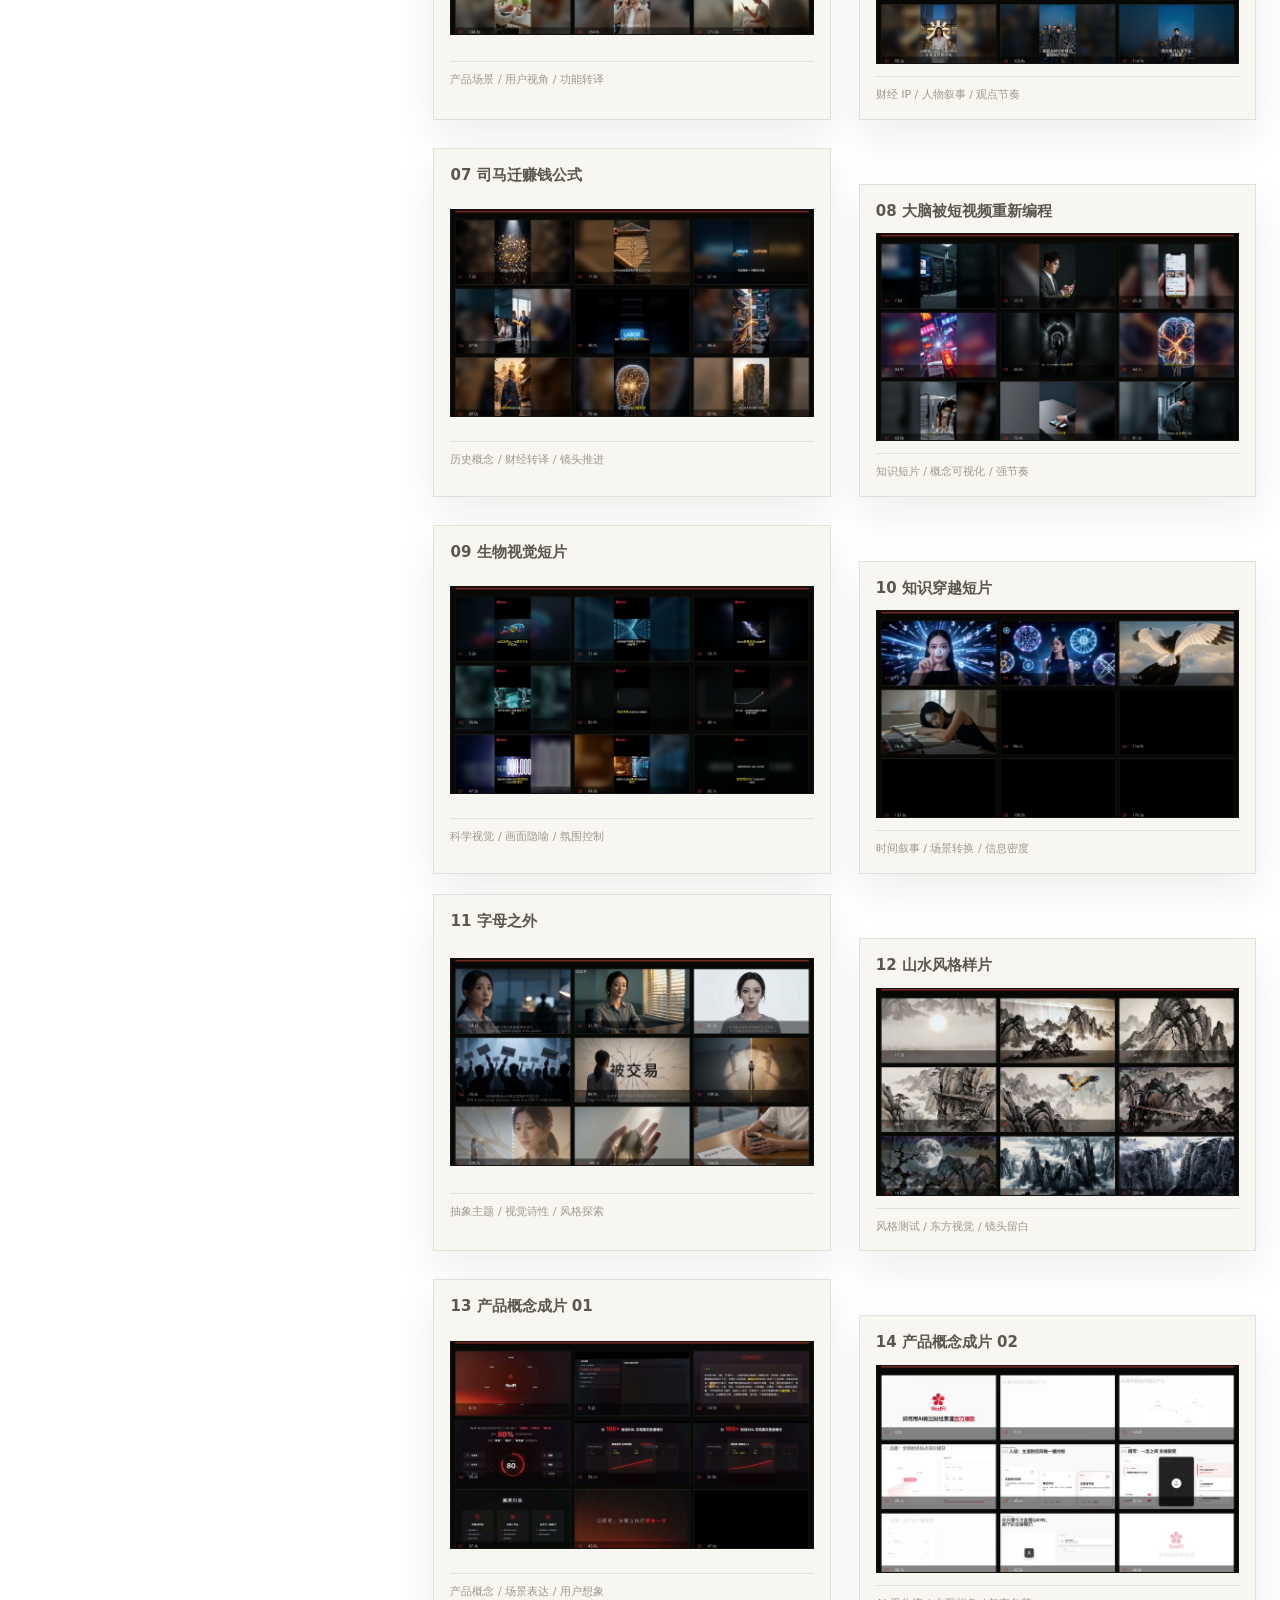
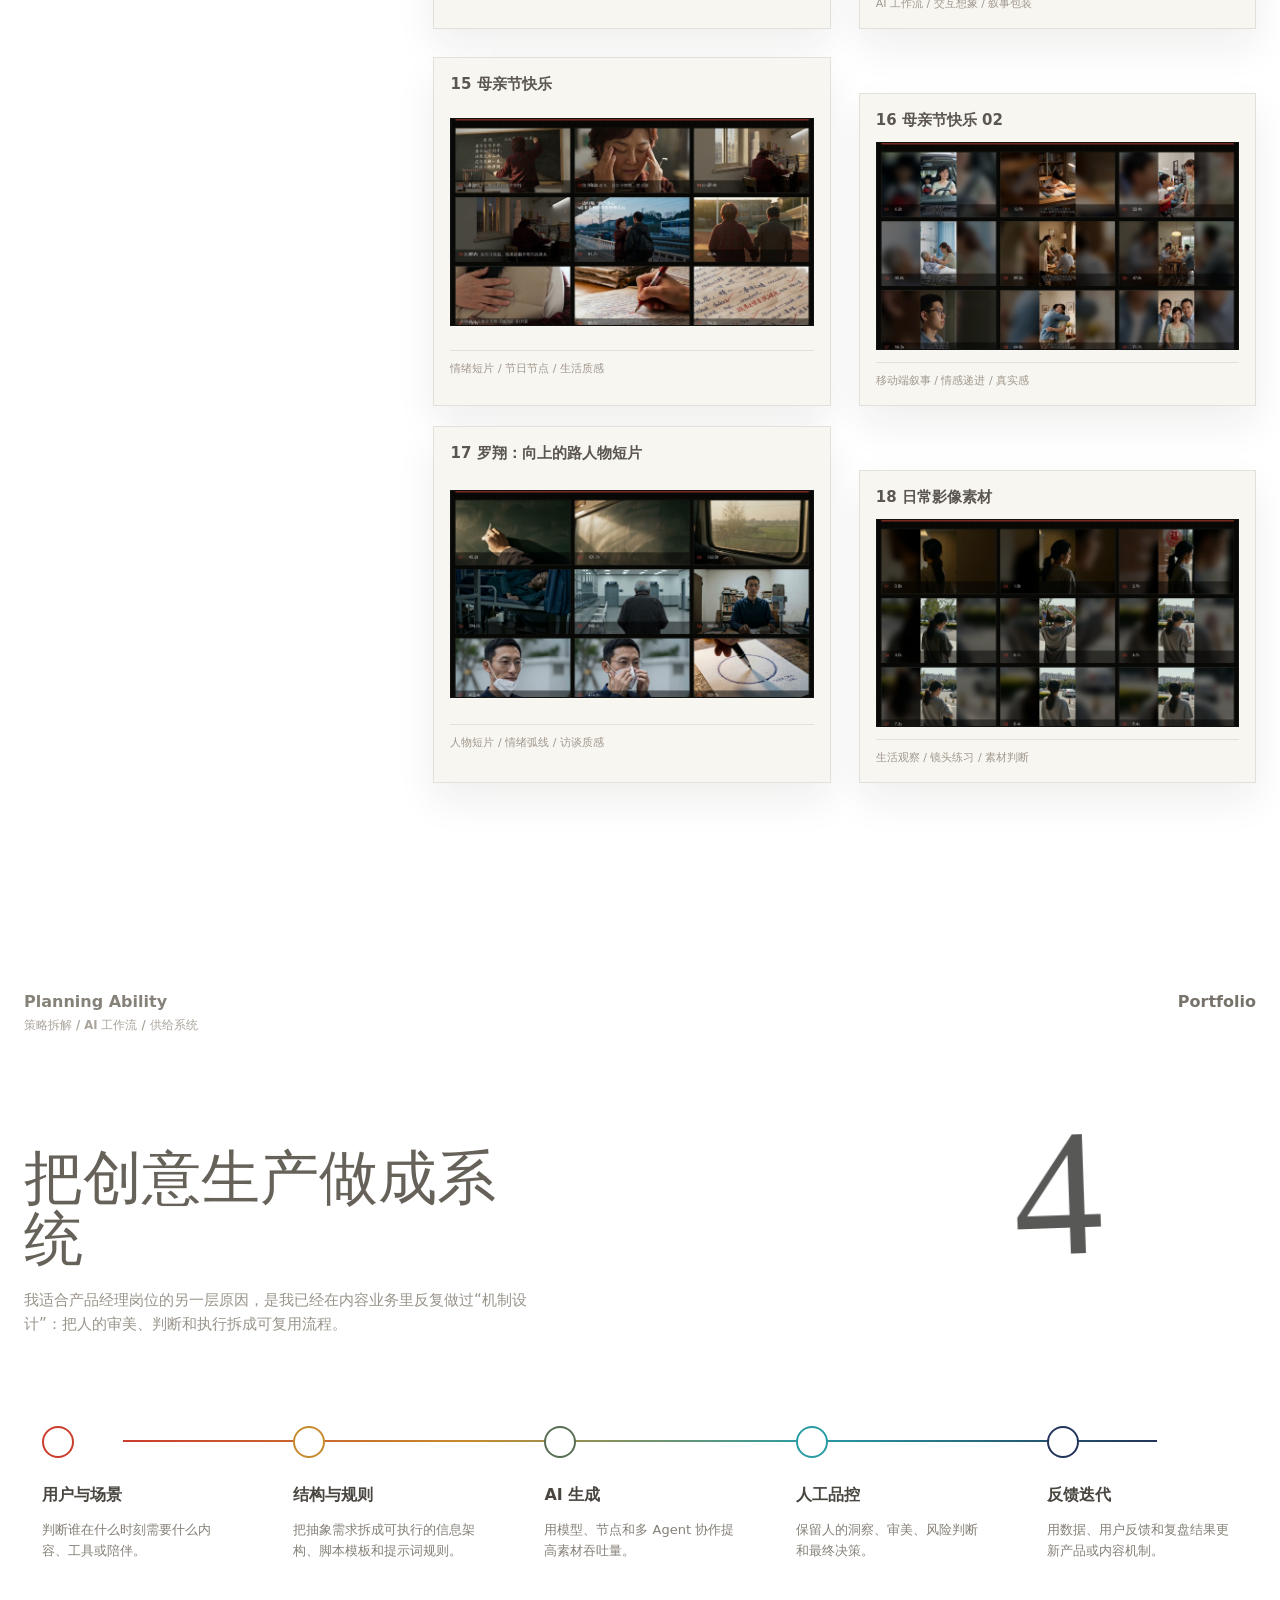
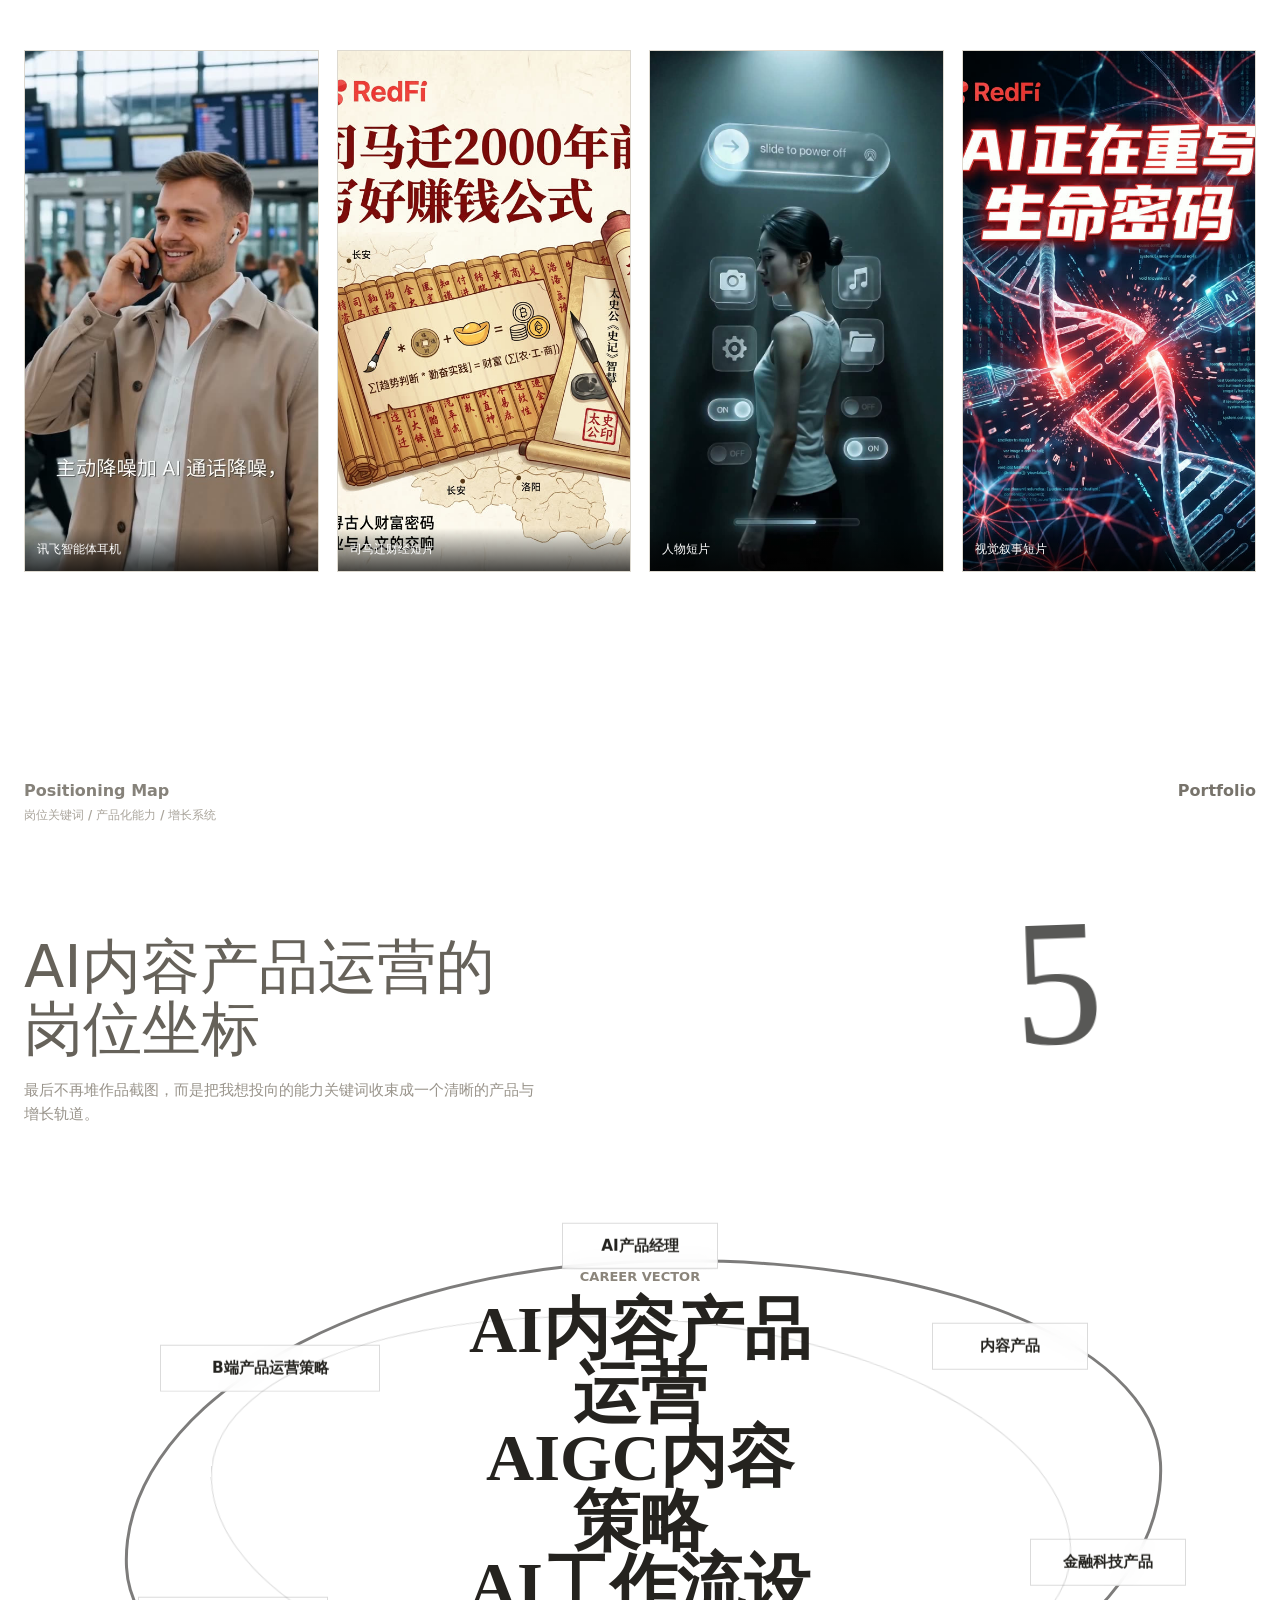
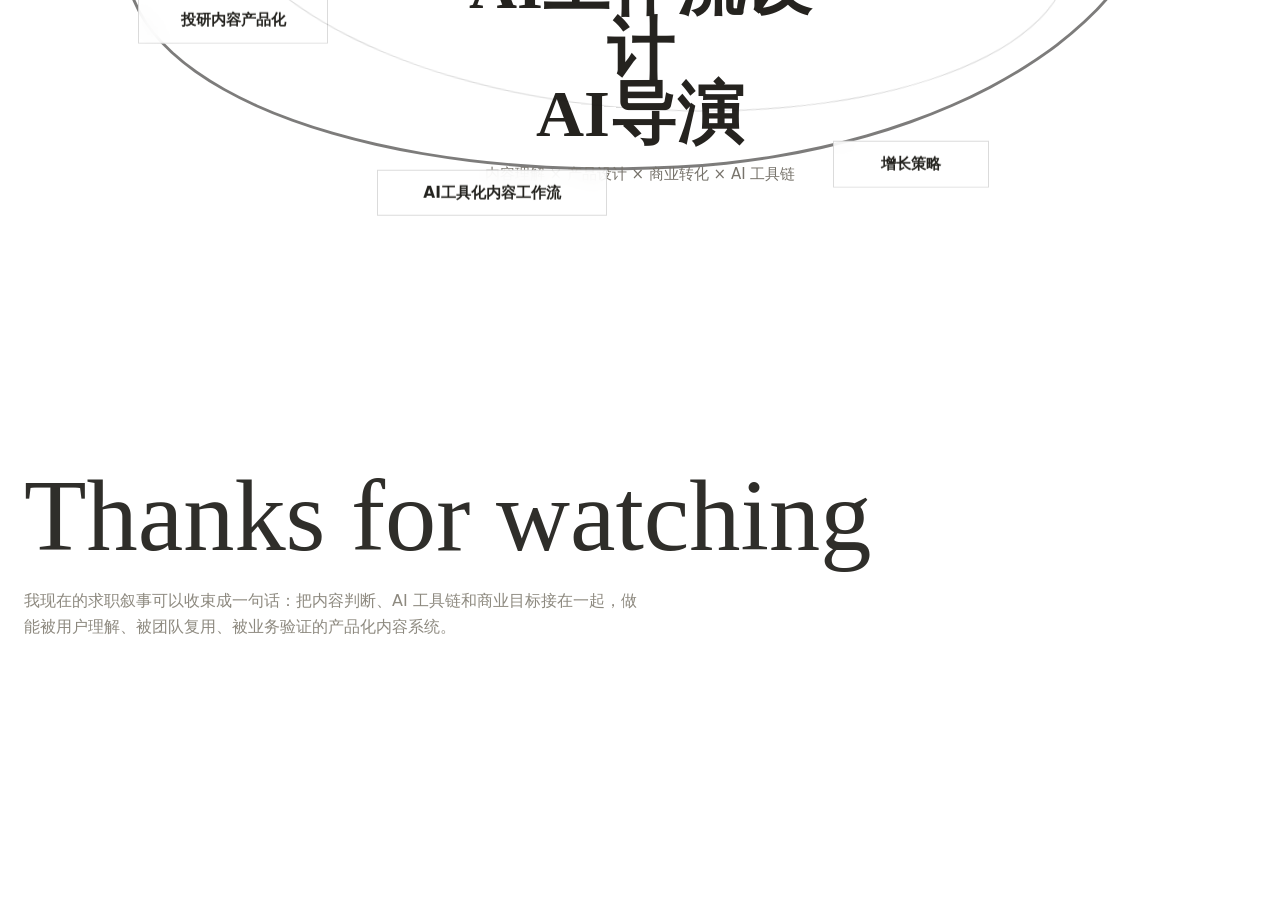
==== commit 03ca419a: "Add interactive life game portfolio page" ====
--- a/index.html
+++ b/index.html
@@ -1377,6 +1377,7 @@
         <a href="index.html">← Home</a>
         <a href="director.html">AI Director</a>
         <a href="operations.html">Ops × Growth</a>
+        <a href="life-game-design.html">人生交互</a>
         <a href="#product">Product</a>
         <a href="#vibe">Vibe Coding</a>
         <a href="#growth">Growth</a>
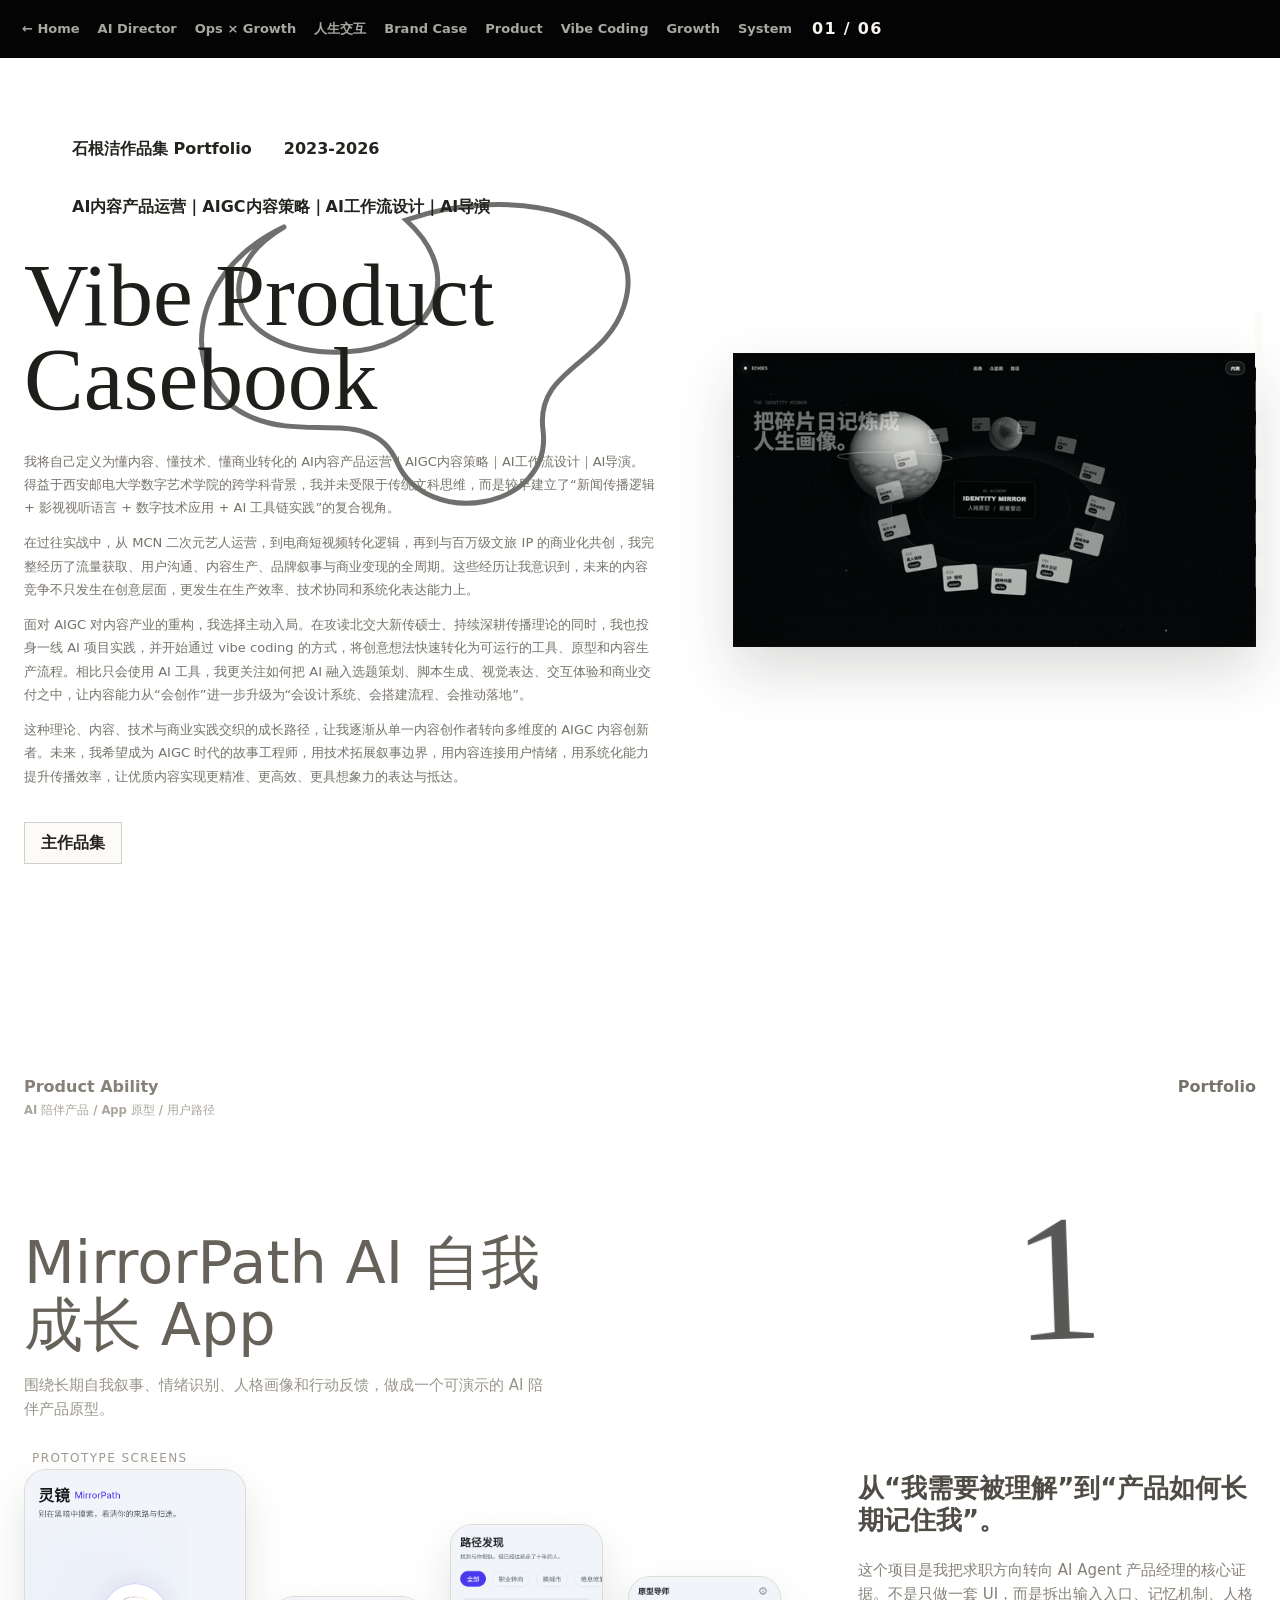
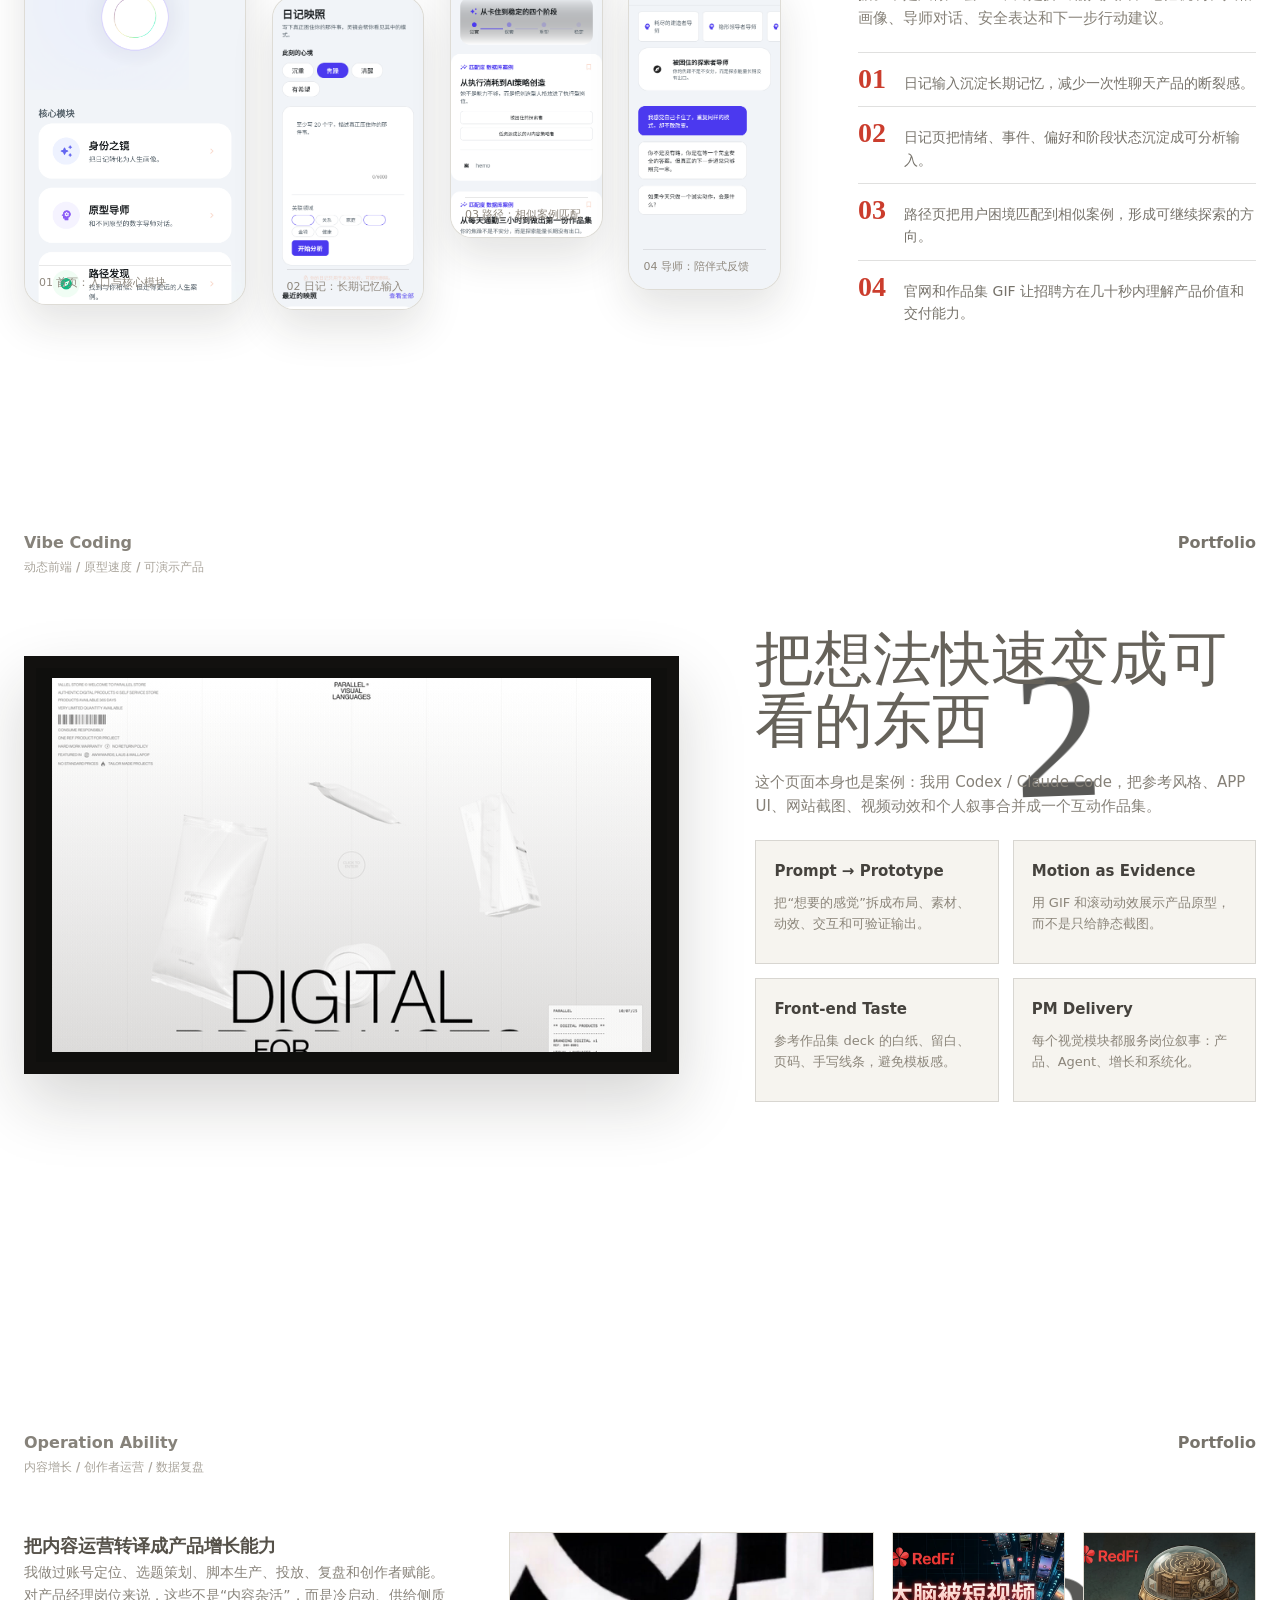
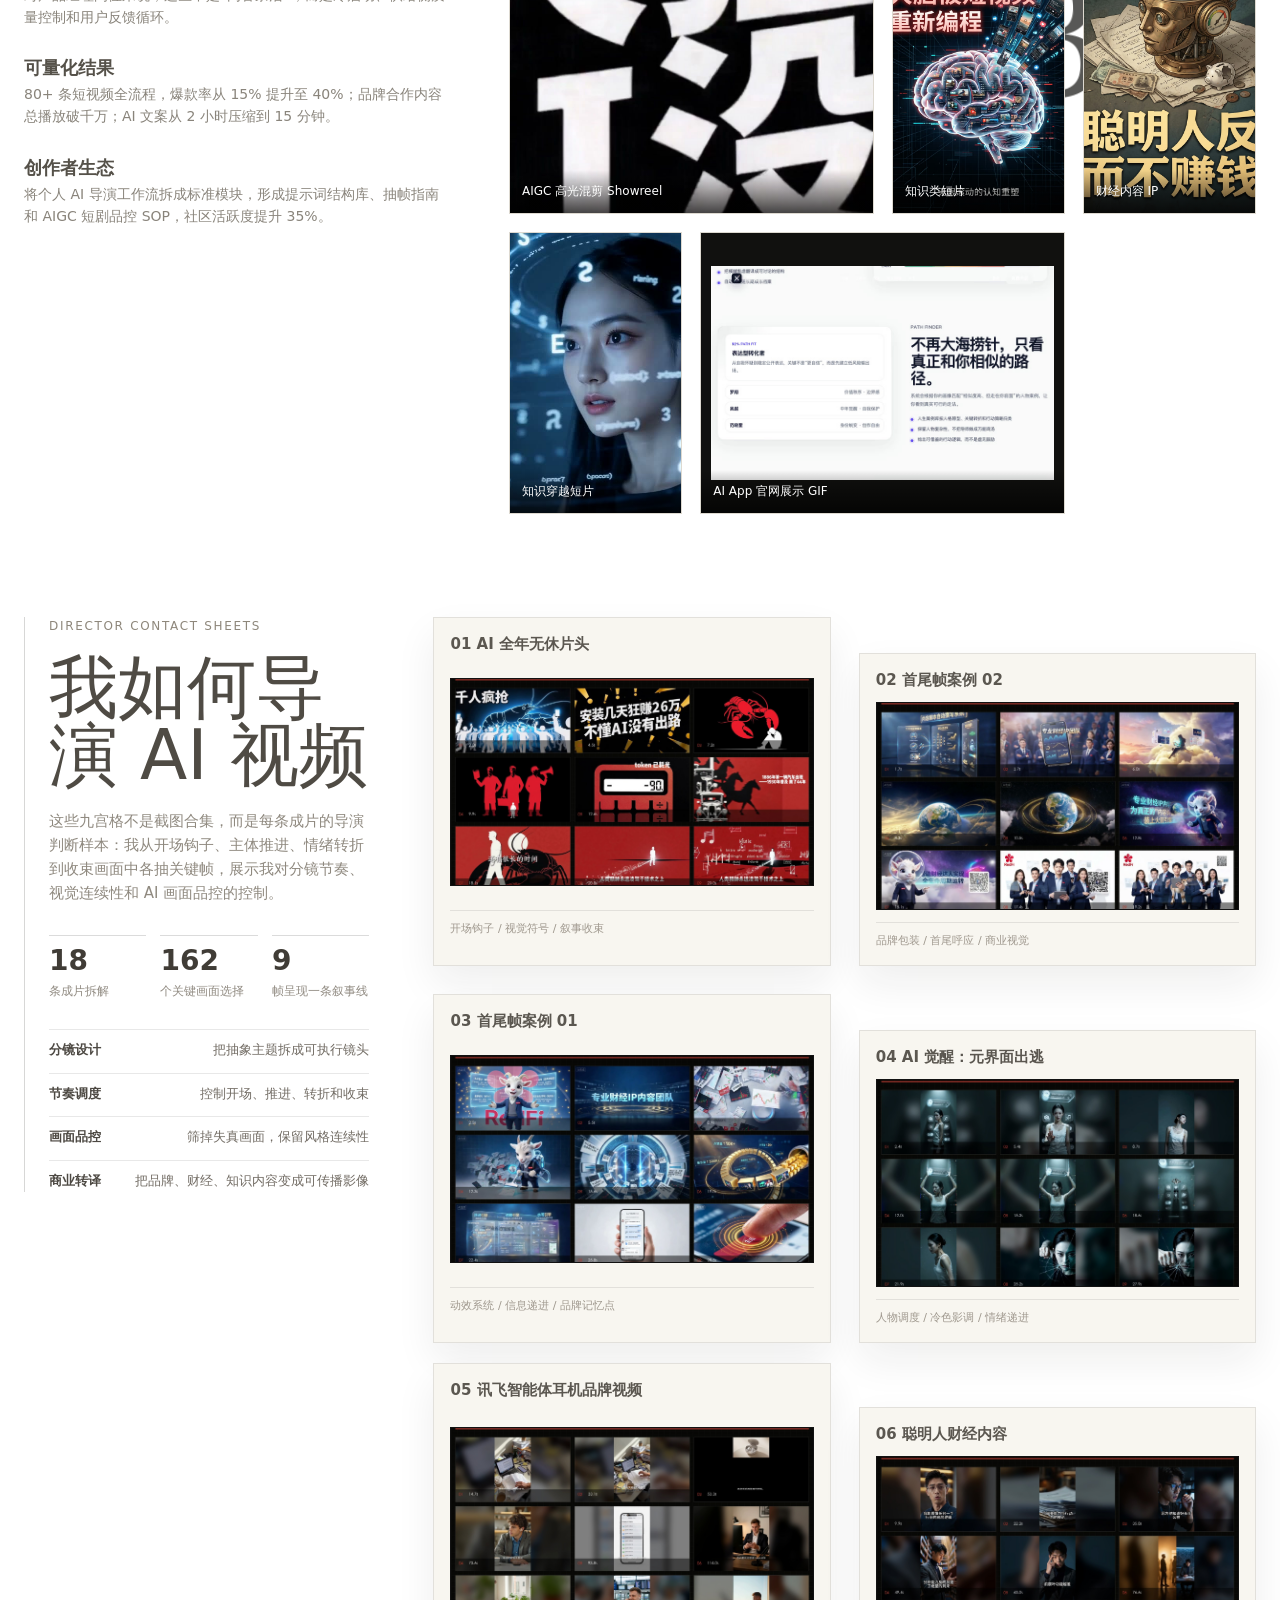
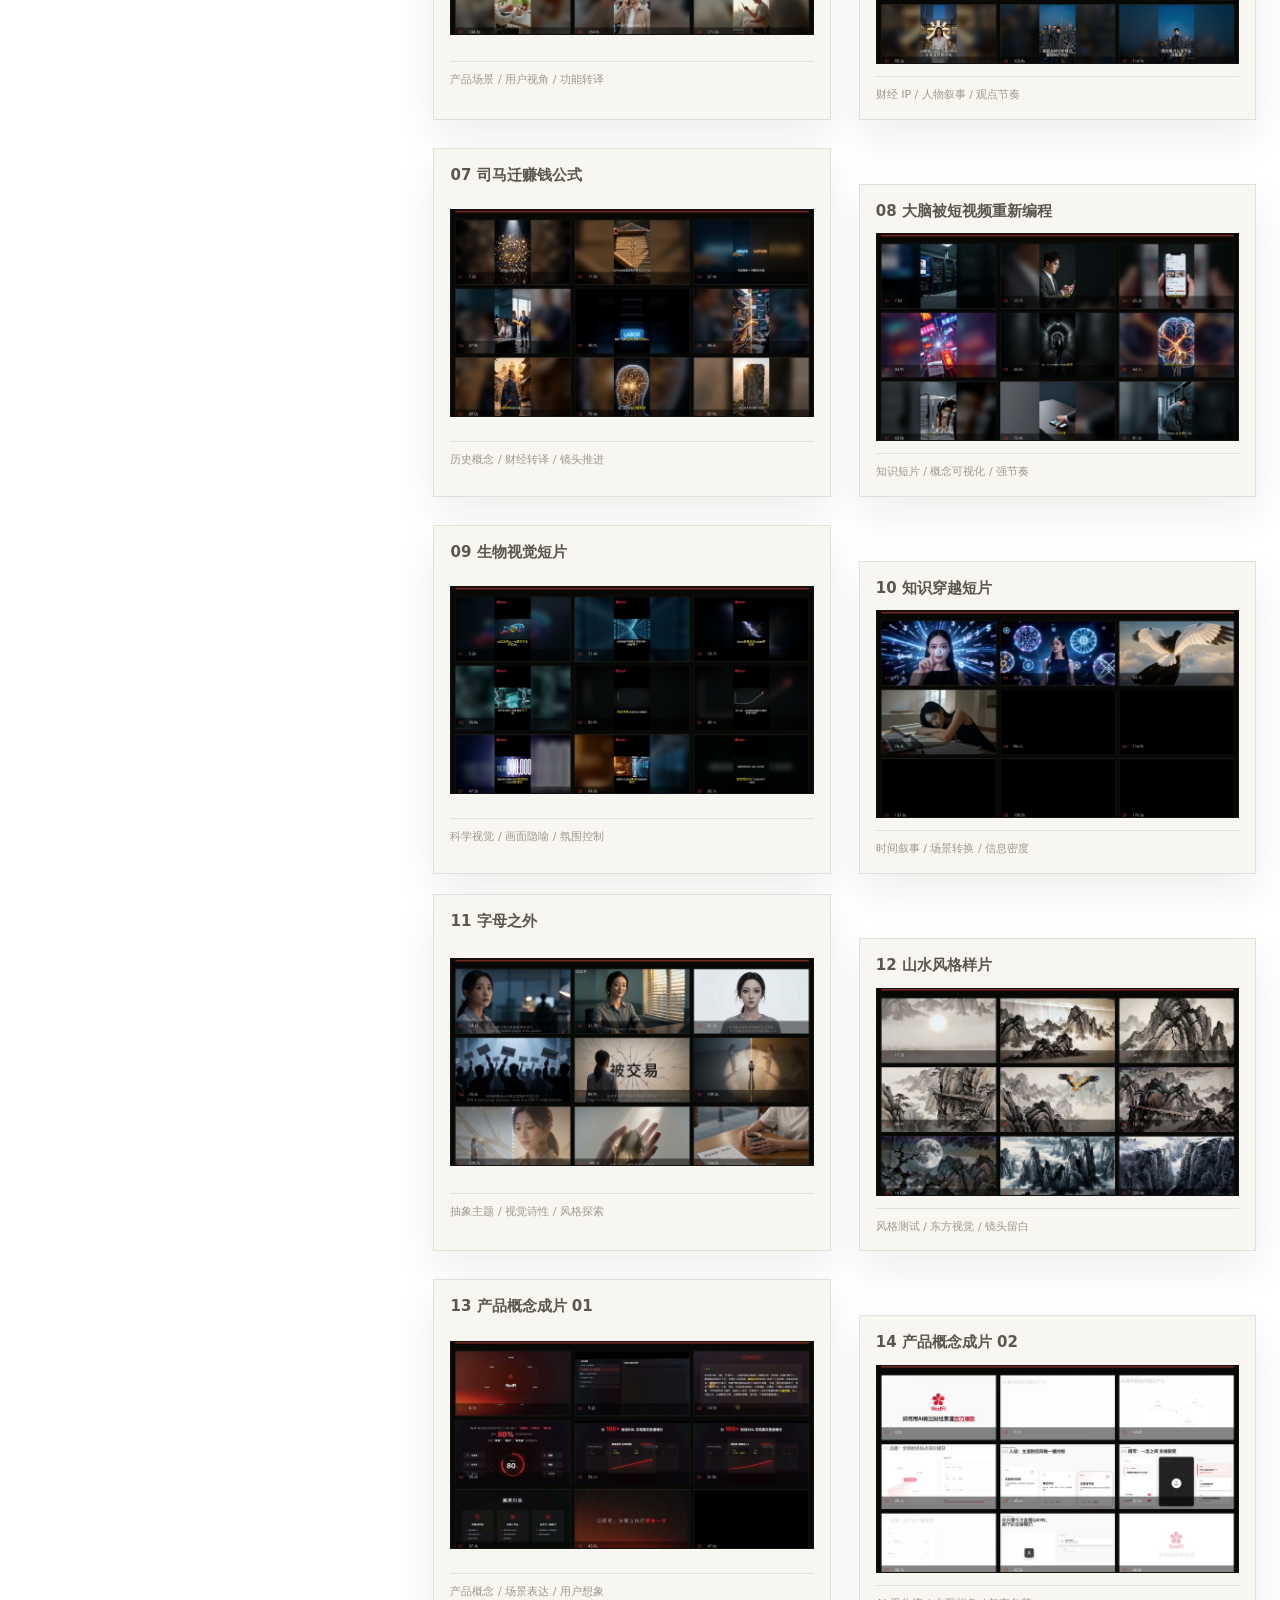
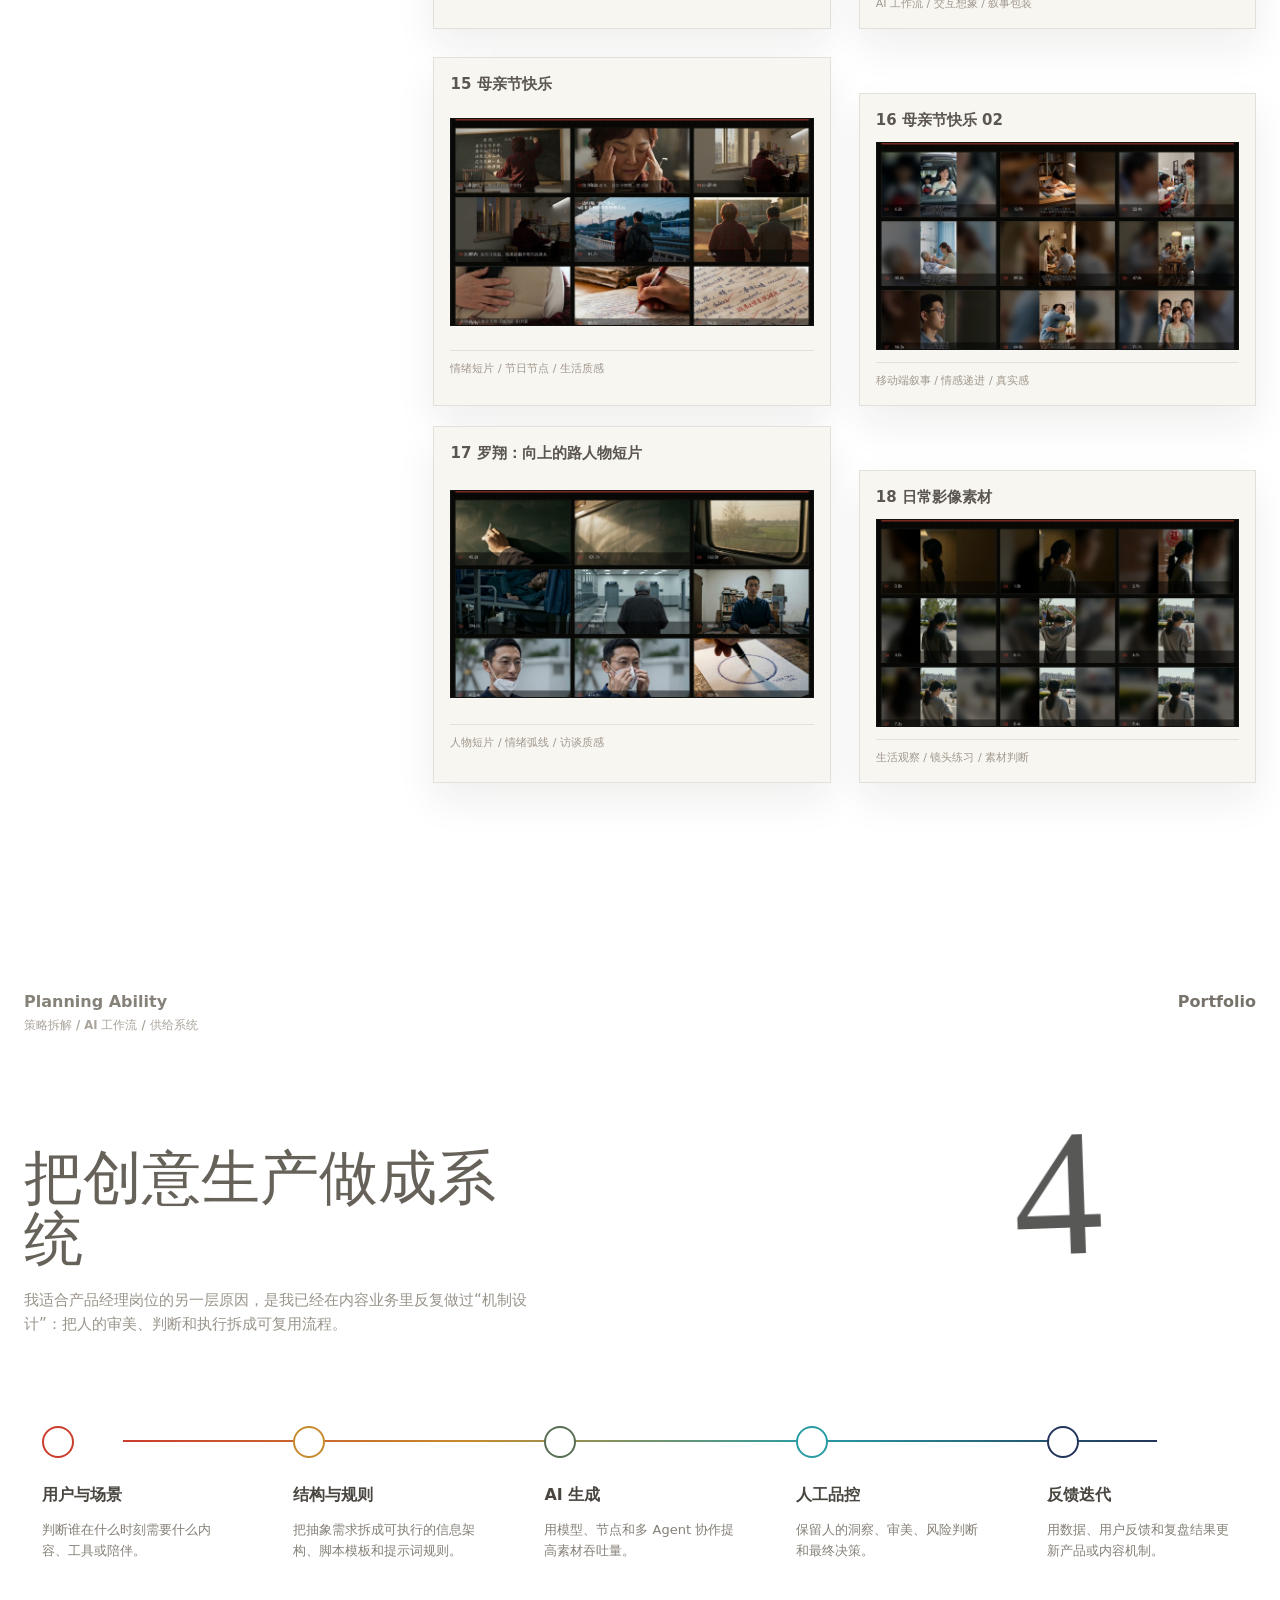
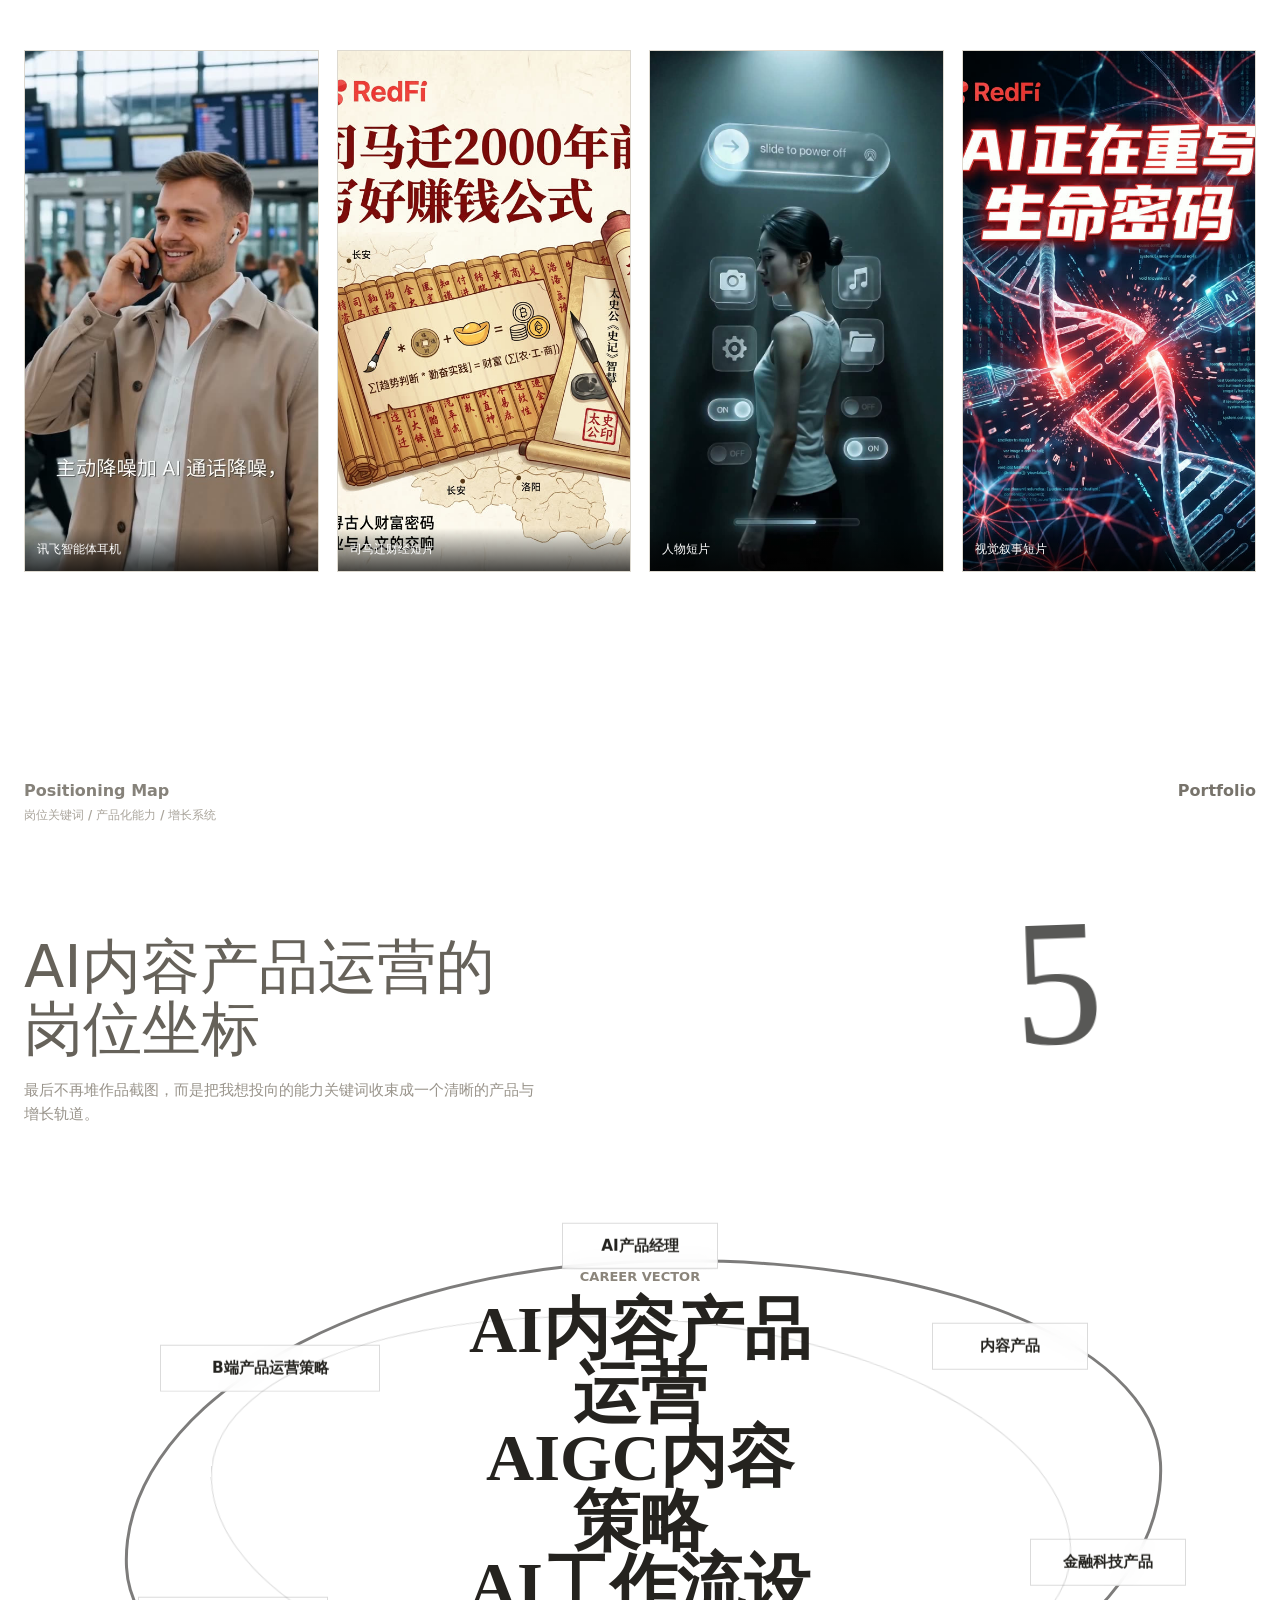
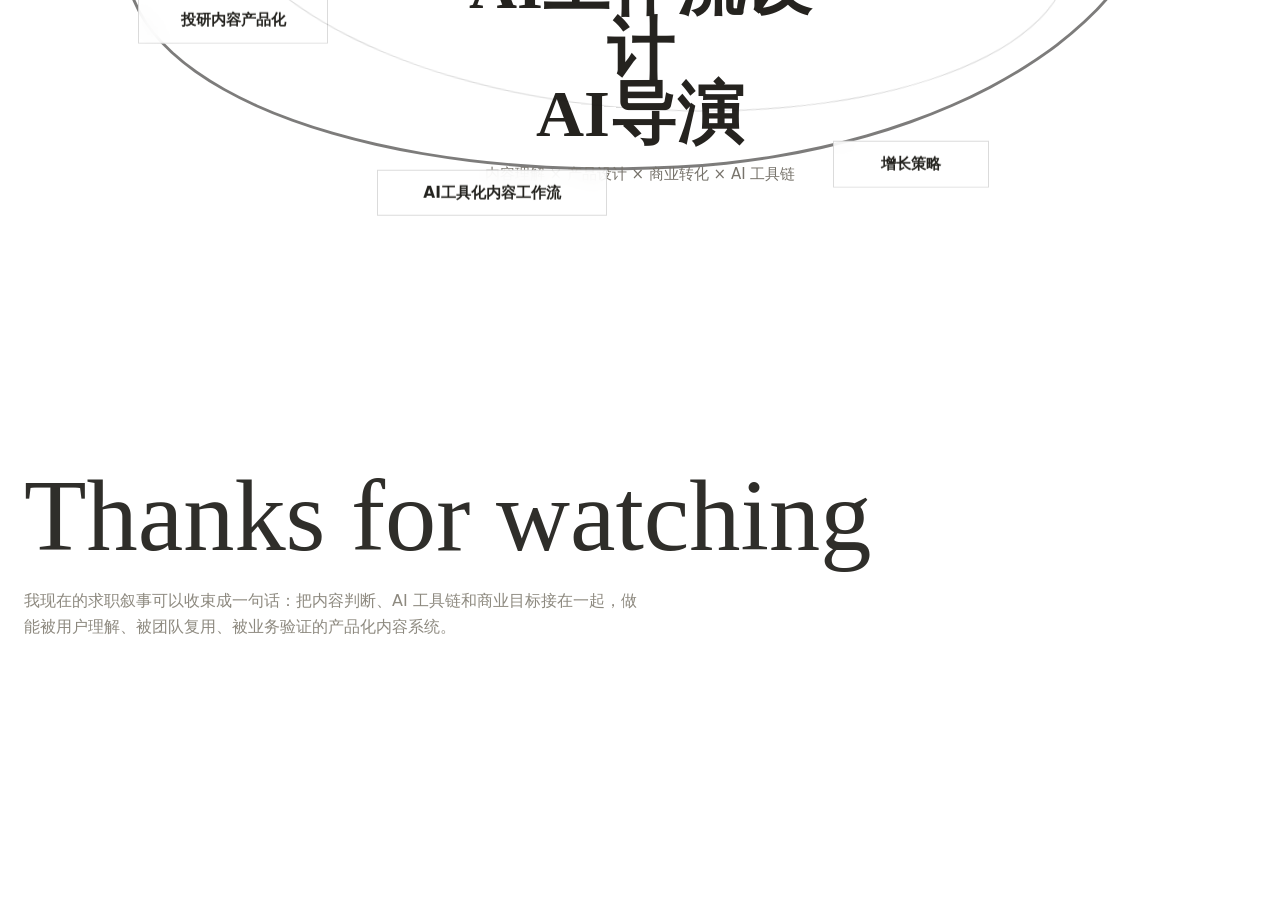
==== commit 78e4bab5: "Add brand campaign portfolio page" ====
--- a/index.html
+++ b/index.html
@@ -1378,6 +1378,7 @@
         <a href="director.html">AI Director</a>
         <a href="operations.html">Ops × Growth</a>
         <a href="life-game-design.html">人生交互</a>
+        <a href="brand-campaign.html">Brand Case</a>
         <a href="#product">Product</a>
         <a href="#vibe">Vibe Coding</a>
         <a href="#growth">Growth</a>
